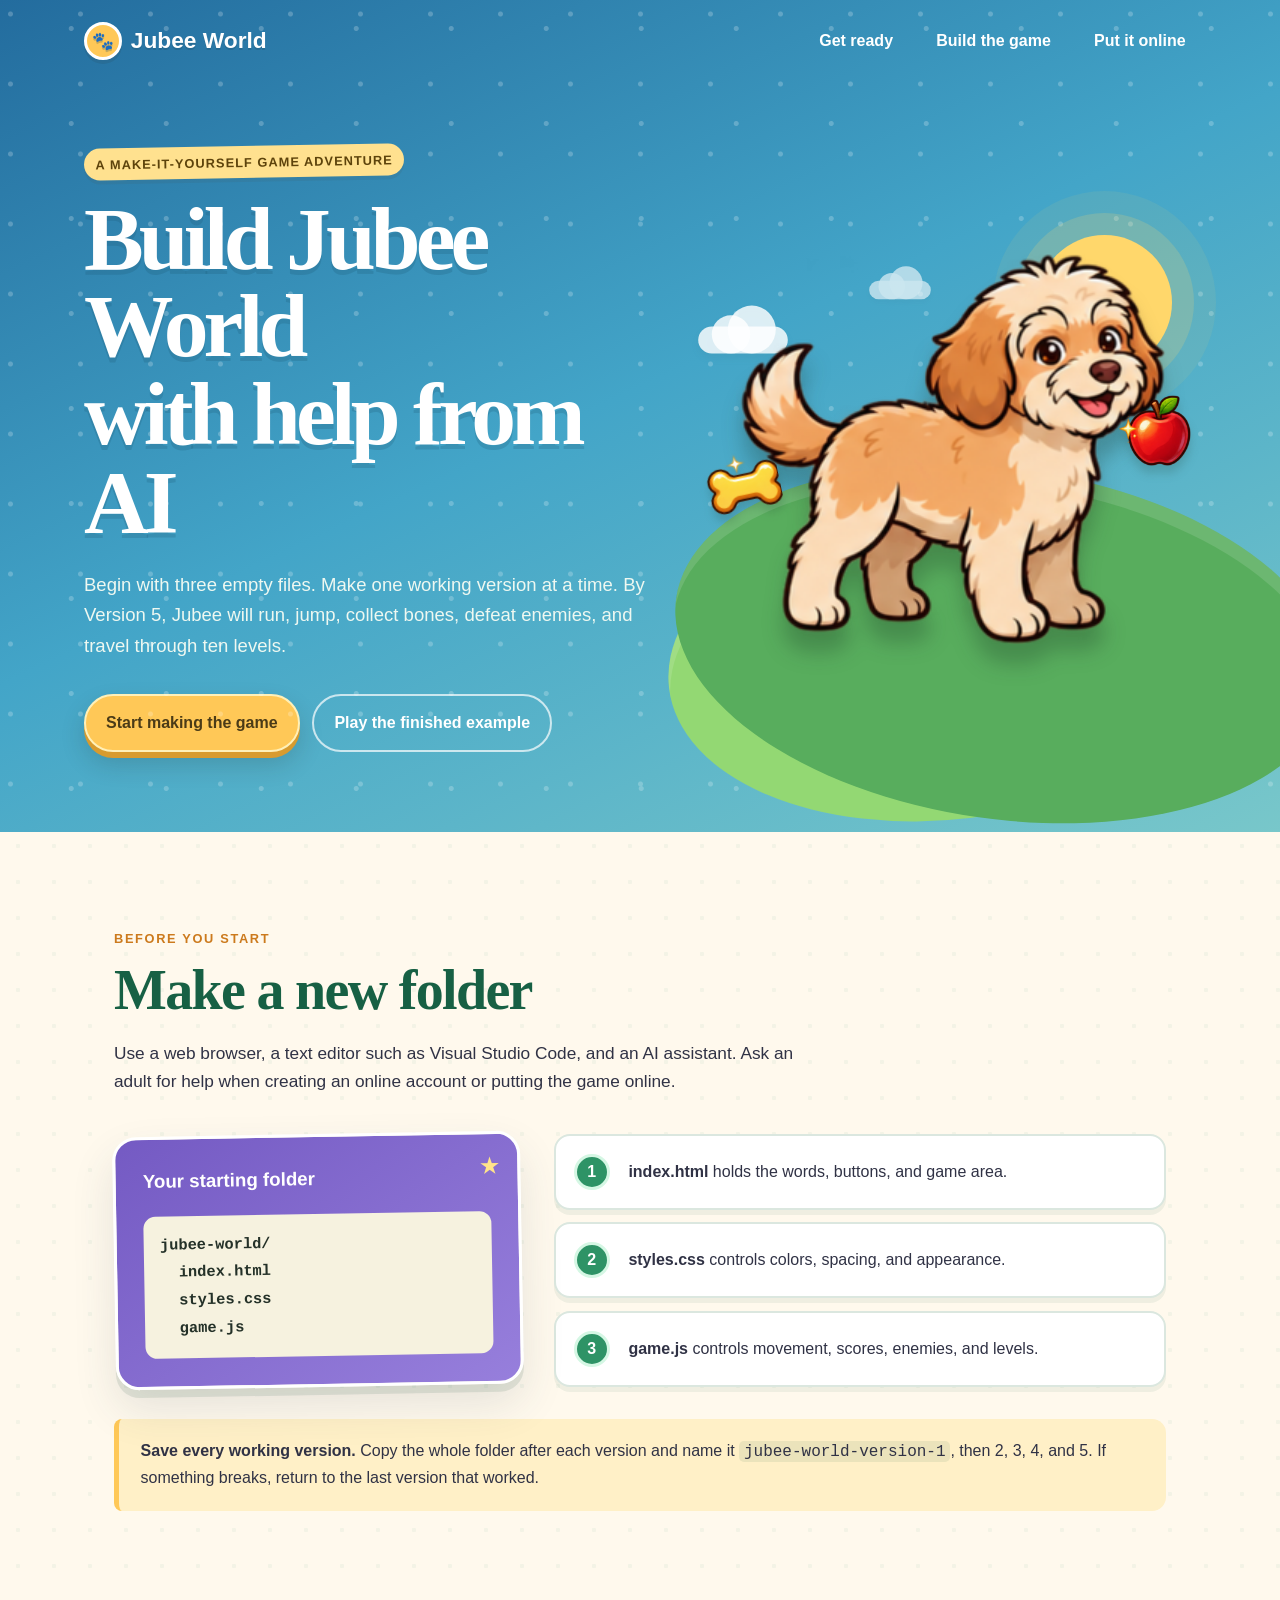
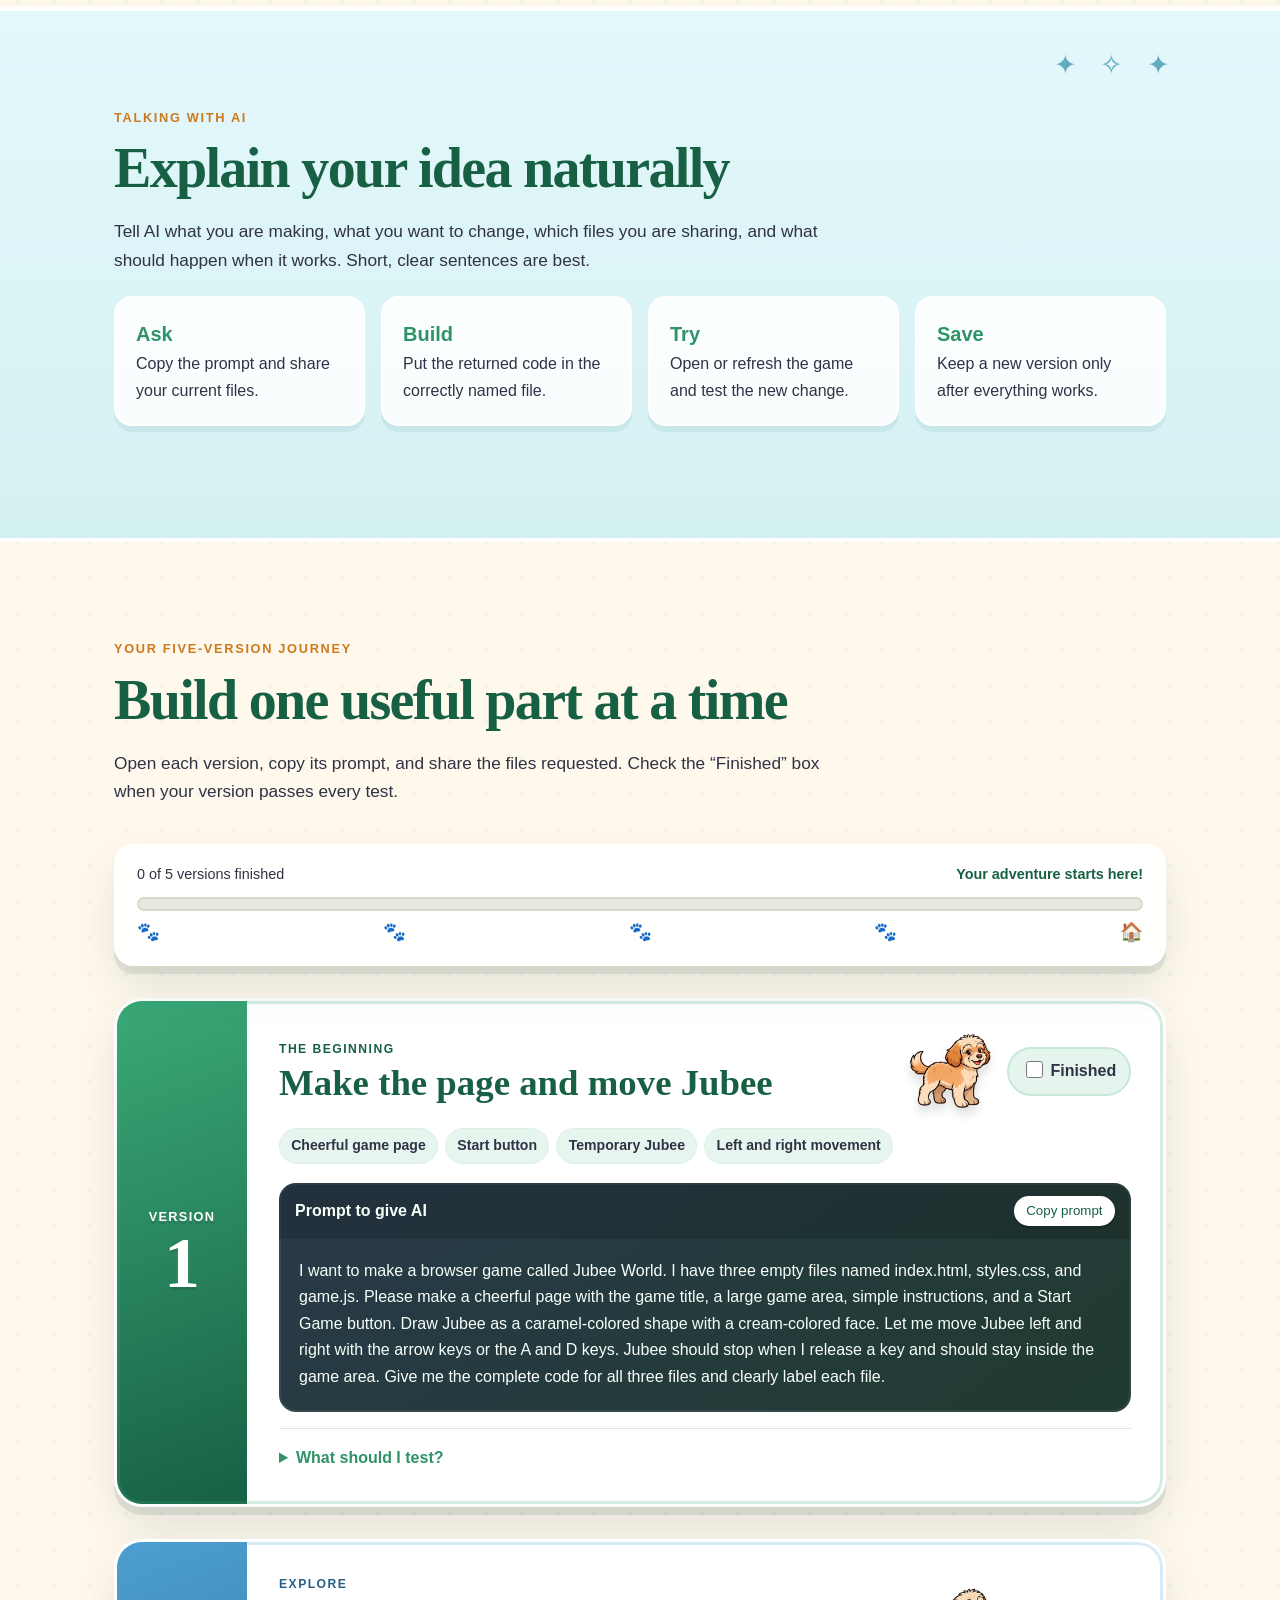
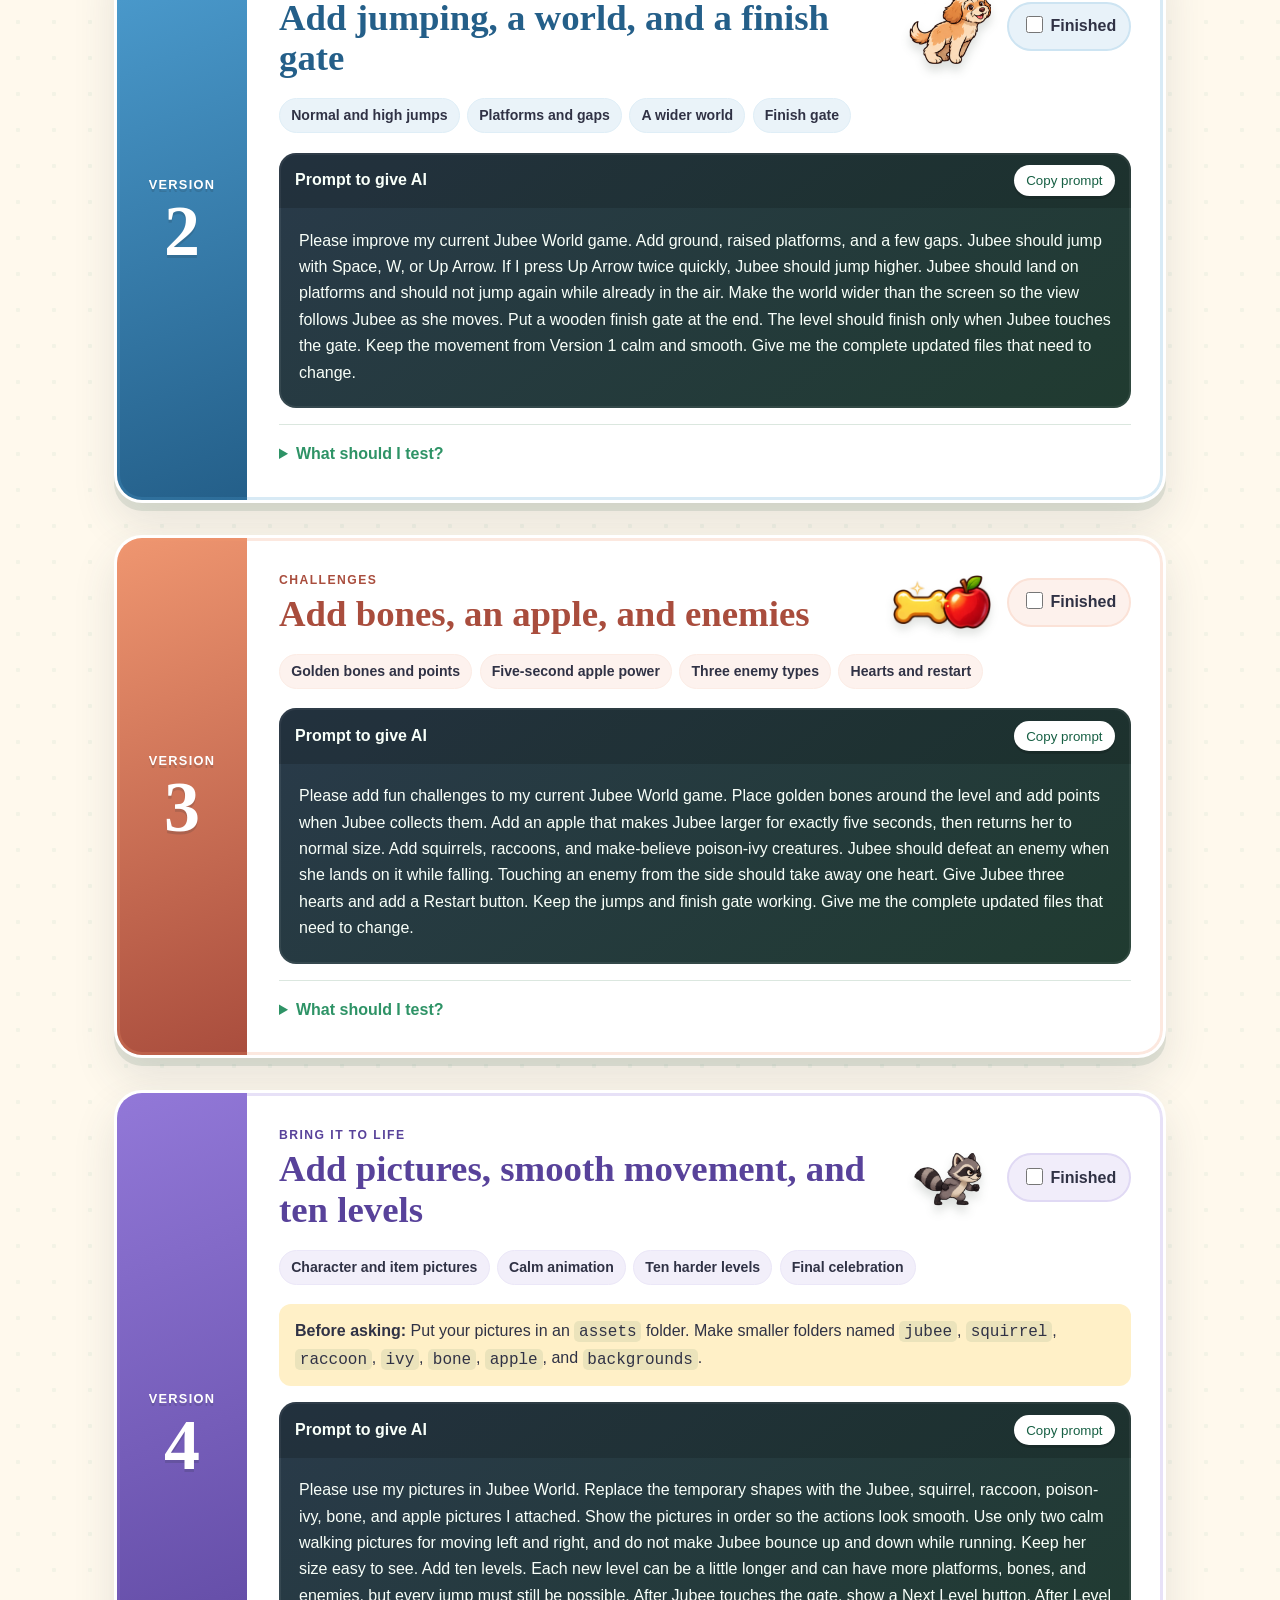
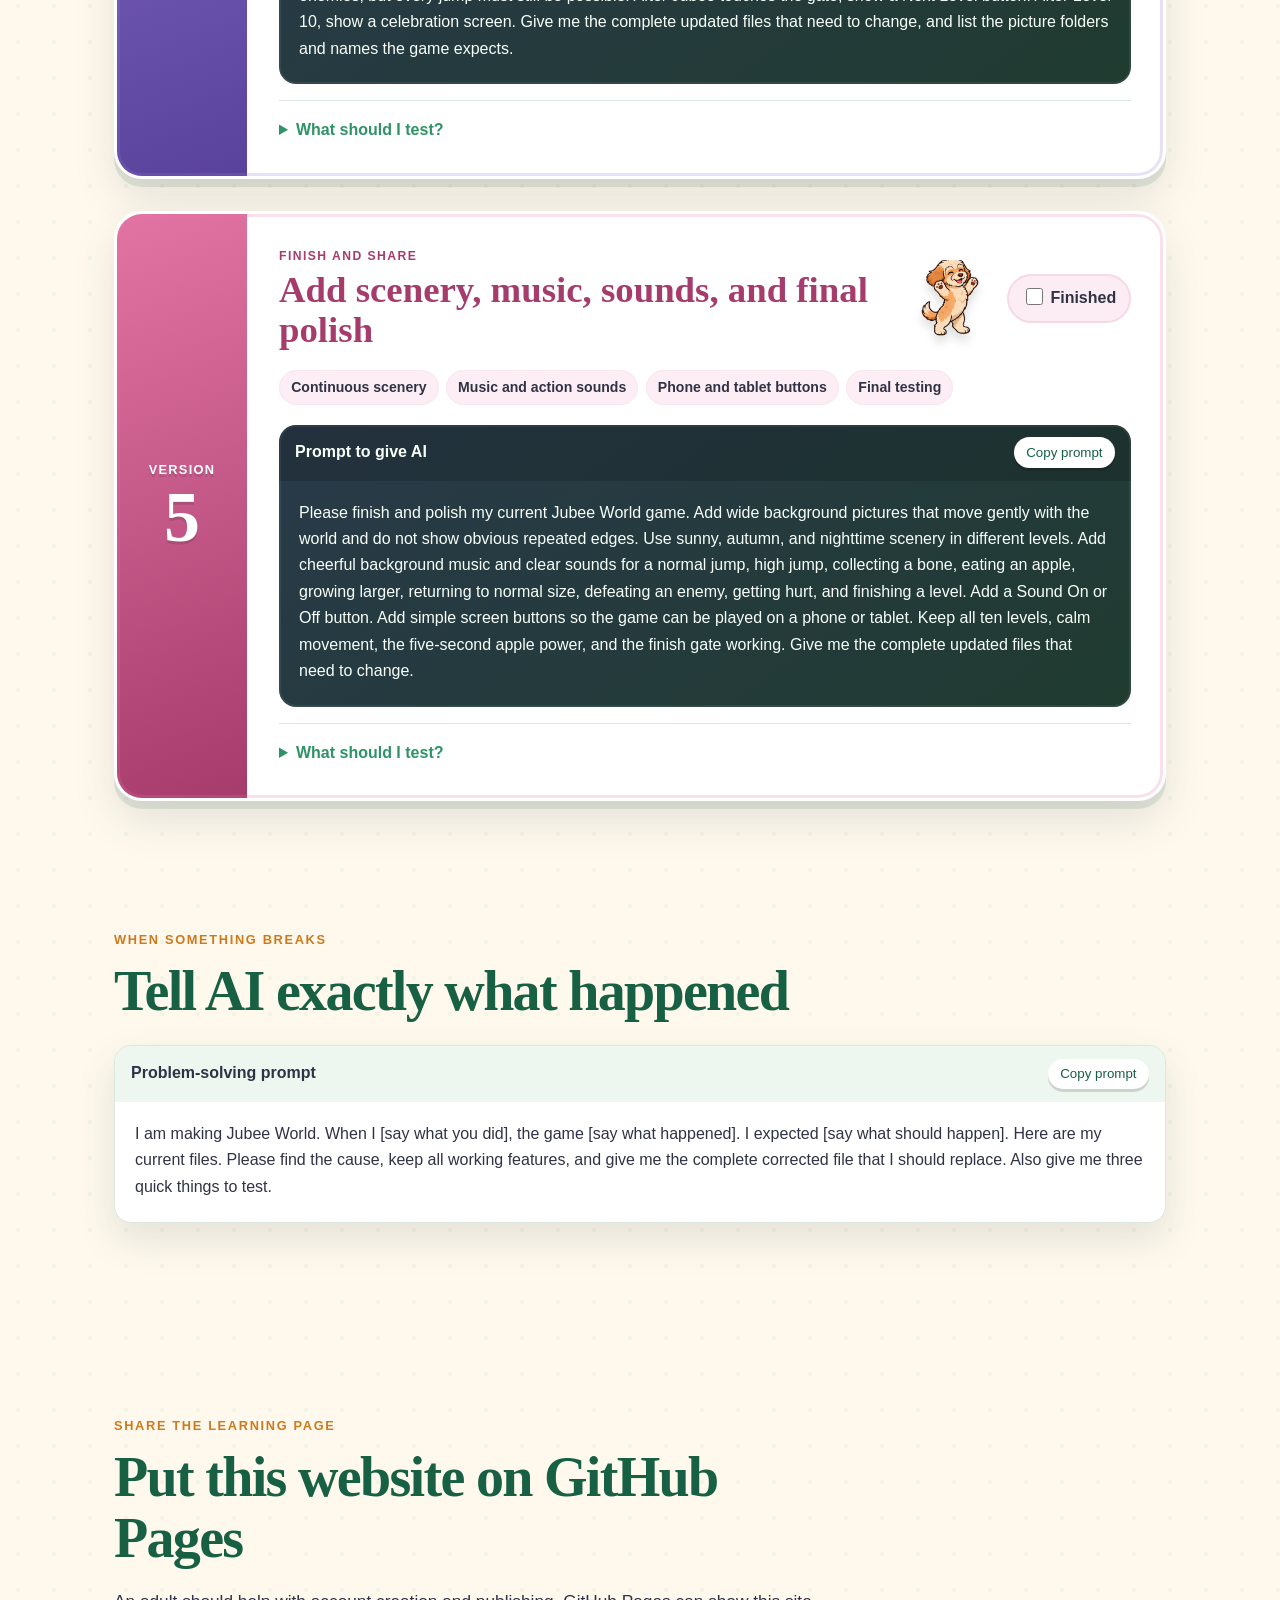
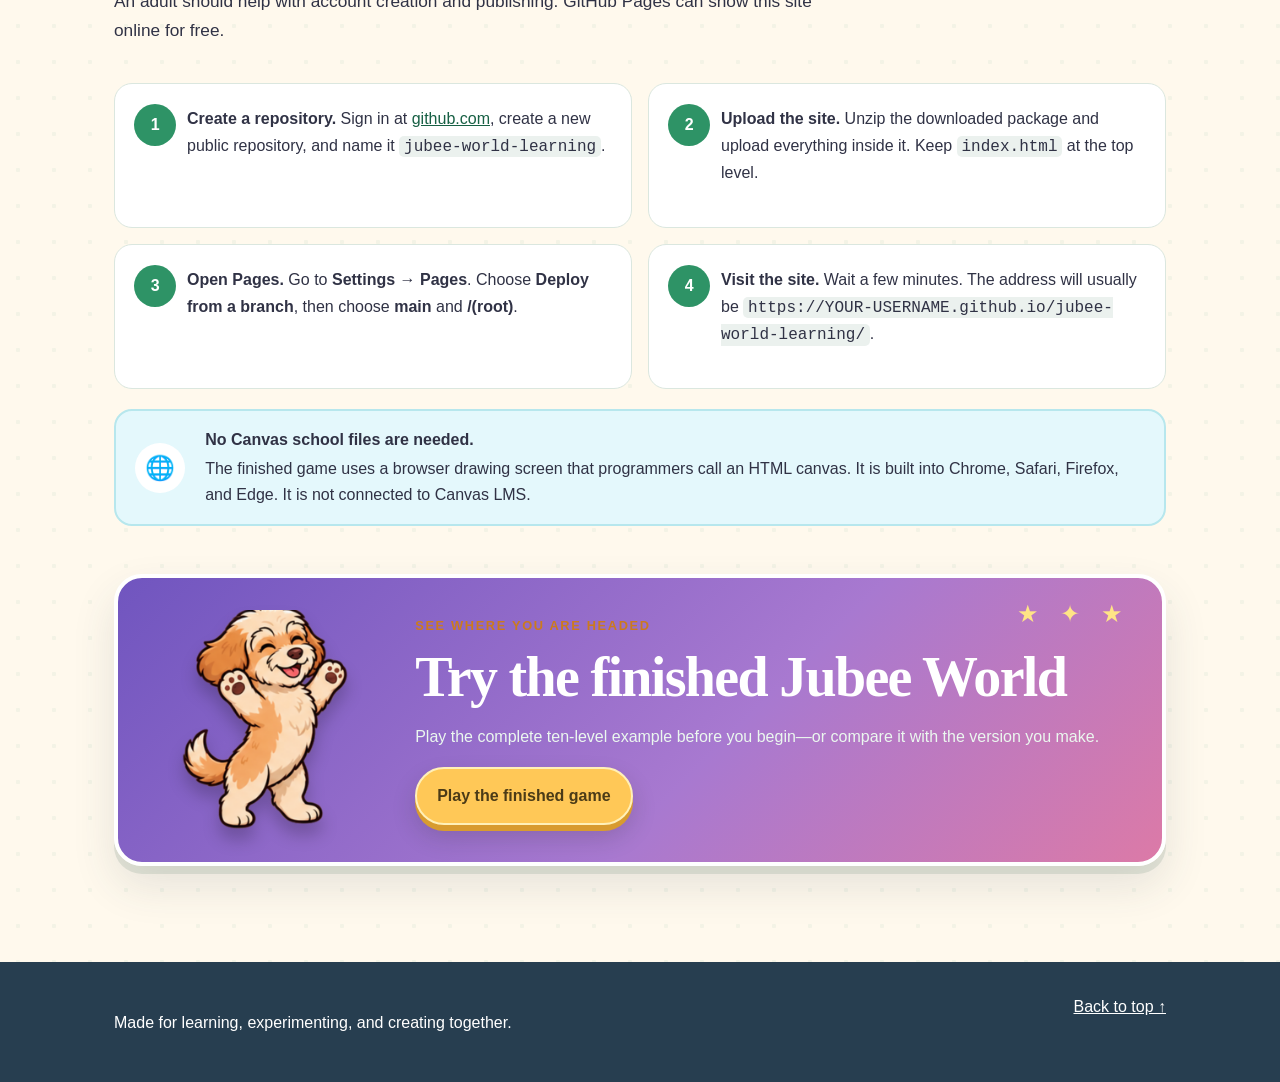
==== index.html @ a3003628 "Add files via upload" ====
<!doctype html>
<html lang="en">
<head>
  <meta charset="utf-8">
  <meta name="viewport" content="width=device-width, initial-scale=1">
  <meta name="description" content="Build Jubee World from scratch in five friendly versions with help from AI.">
  <title>Make Jubee World</title>
  <link rel="stylesheet" href="site.css">
</head>
<body>
  <a class="skip-link" href="#versions">Skip to the five versions</a>

  <header class="hero">
    <nav class="topbar" aria-label="Main navigation">
      <a class="brand" href="#top"><span class="brand-mark" aria-hidden="true">🐾</span> Jubee World</a>
      <div class="nav-links">
        <a href="#start">Get ready</a>
        <a href="#versions">Build the game</a>
        <a href="#publish">Put it online</a>
      </div>
    </nav>

    <div class="hero-content" id="top">
      <div>
        <p class="eyebrow">A make-it-yourself game adventure</p>
        <h1>Build Jubee World<br>with help from AI</h1>
        <p class="hero-copy">Begin with three empty files. Make one working version at a time. By Version 5, Jubee will run, jump, collect bones, defeat enemies, and travel through ten levels.</p>
        <div class="hero-actions">
          <a class="button primary" href="#start">Start making the game</a>
          <a class="button secondary" href="finished-game/index.html">Play the finished example</a>
        </div>
      </div>
      <div class="hero-art" aria-label="Jubee, the game character">
        <div class="sun"></div>
        <div class="cloud cloud-one" aria-hidden="true"></div>
        <div class="cloud cloud-two" aria-hidden="true"></div>
        <img class="floating-item floating-bone" src="site-assets/golden-bone.png" alt="">
        <img class="floating-item floating-apple" src="site-assets/apple.png" alt="">
        <img src="site-assets/jubee-standing.png" alt="Jubee, a cheerful caramel and cream puppy">
        <div class="hill hill-back"></div>
        <div class="hill hill-front"></div>
      </div>
    </div>
  </header>

  <main>
    <section class="section intro" id="start">
      <div class="section-heading">
        <p class="eyebrow">Before you start</p>
        <h2>Make a new folder</h2>
        <p>Use a web browser, a text editor such as Visual Studio Code, and an AI assistant. Ask an adult for help when creating an online account or putting the game online.</p>
      </div>

      <div class="setup-grid">
        <div class="folder-card">
          <h3>Your starting folder</h3>
          <pre aria-label="Starting folder and files">jubee-world/
  index.html
  styles.css
  game.js</pre>
        </div>
        <div class="file-jobs">
          <div><span>1</span><p><strong>index.html</strong> holds the words, buttons, and game area.</p></div>
          <div><span>2</span><p><strong>styles.css</strong> controls colors, spacing, and appearance.</p></div>
          <div><span>3</span><p><strong>game.js</strong> controls movement, scores, enemies, and levels.</p></div>
        </div>
      </div>

      <aside class="tip">
        <strong>Save every working version.</strong> Copy the whole folder after each version and name it <code>jubee-world-version-1</code>, then 2, 3, 4, and 5. If something breaks, return to the last version that worked.
      </aside>
    </section>

    <section class="section asking">
      <div class="section-heading compact">
        <p class="eyebrow">Talking with AI</p>
        <h2>Explain your idea naturally</h2>
        <p>Tell AI what you are making, what you want to change, which files you are sharing, and what should happen when it works. Short, clear sentences are best.</p>
      </div>
      <ol class="work-cycle">
        <li><span>Ask</span>Copy the prompt and share your current files.</li>
        <li><span>Build</span>Put the returned code in the correctly named file.</li>
        <li><span>Try</span>Open or refresh the game and test the new change.</li>
        <li><span>Save</span>Keep a new version only after everything works.</li>
      </ol>
    </section>

    <section class="section versions" id="versions">
      <div class="section-heading">
        <p class="eyebrow">Your five-version journey</p>
        <h2>Build one useful part at a time</h2>
        <p>Open each version, copy its prompt, and share the files requested. Check the “Finished” box when your version passes every test.</p>
      </div>

      <div class="adventure-progress" aria-label="Learning progress">
        <div class="progress-copy"><span id="progress-count">0 of 5 versions finished</span><strong id="progress-cheer">Your adventure starts here!</strong></div>
        <div class="progress-track" aria-hidden="true"><span id="progress-fill"></span></div>
        <div class="progress-paws" aria-hidden="true"><span>🐾</span><span>🐾</span><span>🐾</span><span>🐾</span><span>🏠</span></div>
      </div>

      <article class="version-card version-one" id="version-1">
        <div class="version-side"><span>Version</span><strong>1</strong></div>
        <div class="version-main">
          <div class="version-title">
            <div><p class="tag">The beginning</p><h3>Make the page and move Jubee</h3></div>
            <img class="version-picture" src="site-assets/jubee-standing.png" alt="Jubee standing">
            <label class="done"><input type="checkbox" data-version="1"> Finished</label>
          </div>
          <ul class="changes"><li>Cheerful game page</li><li>Start button</li><li>Temporary Jubee</li><li>Left and right movement</li></ul>
          <div class="prompt-box">
            <div class="prompt-top"><strong>Prompt to give AI</strong><button class="copy-button" type="button">Copy prompt</button></div>
            <blockquote>I want to make a browser game called Jubee World. I have three empty files named index.html, styles.css, and game.js. Please make a cheerful page with the game title, a large game area, simple instructions, and a Start Game button. Draw Jubee as a caramel-colored shape with a cream-colored face. Let me move Jubee left and right with the arrow keys or the A and D keys. Jubee should stop when I release a key and should stay inside the game area. Give me the complete code for all three files and clearly label each file.</blockquote>
          </div>
          <details><summary>What should I test?</summary><ul><li>Open index.html and select Start Game.</li><li>Hold and release each movement key.</li><li>Make sure Jubee stays inside the game area.</li></ul></details>
        </div>
      </article>

      <article class="version-card version-two" id="version-2">
        <div class="version-side"><span>Version</span><strong>2</strong></div>
        <div class="version-main">
          <div class="version-title">
            <div><p class="tag">Explore</p><h3>Add jumping, a world, and a finish gate</h3></div>
            <img class="version-picture" src="site-assets/jubee-jumping.png" alt="Jubee jumping">
            <label class="done"><input type="checkbox" data-version="2"> Finished</label>
          </div>
          <ul class="changes"><li>Normal and high jumps</li><li>Platforms and gaps</li><li>A wider world</li><li>Finish gate</li></ul>
          <div class="prompt-box">
            <div class="prompt-top"><strong>Prompt to give AI</strong><button class="copy-button" type="button">Copy prompt</button></div>
            <blockquote>Please improve my current Jubee World game. Add ground, raised platforms, and a few gaps. Jubee should jump with Space, W, or Up Arrow. If I press Up Arrow twice quickly, Jubee should jump higher. Jubee should land on platforms and should not jump again while already in the air. Make the world wider than the screen so the view follows Jubee as she moves. Put a wooden finish gate at the end. The level should finish only when Jubee touches the gate. Keep the movement from Version 1 calm and smooth. Give me the complete updated files that need to change.</blockquote>
          </div>
          <details><summary>What should I test?</summary><ul><li>Try every jump key and the double Up Arrow jump.</li><li>Land on every platform and cross every gap.</li><li>Make sure the level ends only when Jubee touches the gate.</li></ul></details>
        </div>
      </article>

      <article class="version-card version-three" id="version-3">
        <div class="version-side"><span>Version</span><strong>3</strong></div>
        <div class="version-main">
          <div class="version-title">
            <div><p class="tag">Challenges</p><h3>Add bones, an apple, and enemies</h3></div>
            <div class="version-picture-group" aria-label="A golden bone and an apple"><img src="site-assets/golden-bone.png" alt="Golden bone"><img src="site-assets/apple.png" alt="Apple"></div>
            <label class="done"><input type="checkbox" data-version="3"> Finished</label>
          </div>
          <ul class="changes"><li>Golden bones and points</li><li>Five-second apple power</li><li>Three enemy types</li><li>Hearts and restart</li></ul>
          <div class="prompt-box">
            <div class="prompt-top"><strong>Prompt to give AI</strong><button class="copy-button" type="button">Copy prompt</button></div>
            <blockquote>Please add fun challenges to my current Jubee World game. Place golden bones around the level and add points when Jubee collects them. Add an apple that makes Jubee larger for exactly five seconds, then returns her to normal size. Add squirrels, raccoons, and make-believe poison-ivy creatures. Jubee should defeat an enemy when she lands on it while falling. Touching an enemy from the side should take away one heart. Give Jubee three hearts and add a Restart button. Keep the jumps and finish gate working. Give me the complete updated files that need to change.</blockquote>
          </div>
          <details><summary>What should I test?</summary><ul><li>Collect bones and watch the score.</li><li>Eat the apple and count five seconds.</li><li>Defeat every enemy from above and test side contact.</li><li>Lose all hearts, restart, and reach the gate.</li></ul></details>
        </div>
      </article>

      <article class="version-card version-four" id="version-4">
        <div class="version-side"><span>Version</span><strong>4</strong></div>
        <div class="version-main">
          <div class="version-title">
            <div><p class="tag">Bring it to life</p><h3>Add pictures, smooth movement, and ten levels</h3></div>
            <img class="version-picture" src="site-assets/raccoon.png" alt="Raccoon game character">
            <label class="done"><input type="checkbox" data-version="4"> Finished</label>
          </div>
          <ul class="changes"><li>Character and item pictures</li><li>Calm animation</li><li>Ten harder levels</li><li>Final celebration</li></ul>
          <div class="asset-note"><strong>Before asking:</strong> Put your pictures in an <code>assets</code> folder. Make smaller folders named <code>jubee</code>, <code>squirrel</code>, <code>raccoon</code>, <code>ivy</code>, <code>bone</code>, <code>apple</code>, and <code>backgrounds</code>.</div>
          <div class="prompt-box">
            <div class="prompt-top"><strong>Prompt to give AI</strong><button class="copy-button" type="button">Copy prompt</button></div>
            <blockquote>Please use my pictures in Jubee World. Replace the temporary shapes with the Jubee, squirrel, raccoon, poison-ivy, bone, and apple pictures I attached. Show the pictures in order so the actions look smooth. Use only two calm walking pictures for moving left and right, and do not make Jubee bounce up and down while running. Keep her size easy to see. Add ten levels. Each new level can be a little longer and can have more platforms, bones, and enemies, but every jump must still be possible. After Jubee touches the gate, show a Next Level button. After Level 10, show a celebration screen. Give me the complete updated files that need to change, and list the picture folders and names the game expects.</blockquote>
          </div>
          <details><summary>What should I test?</summary><ul><li>Watch Jubee stand, run, jump, and land.</li><li>Make sure running is calm and every picture appears.</li><li>Test the changes between several levels.</li><li>Finish Level 10 and check the celebration.</li></ul></details>
        </div>
      </article>

      <article class="version-card version-five" id="version-5">
        <div class="version-side"><span>Version</span><strong>5</strong></div>
        <div class="version-main">
          <div class="version-title">
            <div><p class="tag">Finish and share</p><h3>Add scenery, music, sounds, and final polish</h3></div>
            <img class="version-picture" src="site-assets/jubee-celebrating.png" alt="Jubee celebrating">
            <label class="done"><input type="checkbox" data-version="5"> Finished</label>
          </div>
          <ul class="changes"><li>Continuous scenery</li><li>Music and action sounds</li><li>Phone and tablet buttons</li><li>Final testing</li></ul>
          <div class="prompt-box">
            <div class="prompt-top"><strong>Prompt to give AI</strong><button class="copy-button" type="button">Copy prompt</button></div>
            <blockquote>Please finish and polish my current Jubee World game. Add wide background pictures that move gently with the world and do not show obvious repeated edges. Use sunny, autumn, and nighttime scenery in different levels. Add cheerful background music and clear sounds for a normal jump, high jump, collecting a bone, eating an apple, growing larger, returning to normal size, defeating an enemy, getting hurt, and finishing a level. Add a Sound On or Off button. Add simple screen buttons so the game can be played on a phone or tablet. Keep all ten levels, calm movement, the five-second apple power, and the finish gate working. Give me the complete updated files that need to change.</blockquote>
          </div>
          <details><summary>What should I test?</summary><ul><li>Play all ten levels.</li><li>Check movement, jumps, platforms, items, enemies, hearts, gates, and sounds.</li><li>Turn sound off and on.</li><li>Try the game at different window sizes.</li></ul></details>
        </div>
      </article>
    </section>

    <section class="section help" id="help">
      <div class="section-heading compact"><p class="eyebrow">When something breaks</p><h2>Tell AI exactly what happened</h2></div>
      <div class="prompt-box light">
        <div class="prompt-top"><strong>Problem-solving prompt</strong><button class="copy-button" type="button">Copy prompt</button></div>
        <blockquote>I am making Jubee World. When I [say what you did], the game [say what happened]. I expected [say what should happen]. Here are my current files. Please find the cause, keep all working features, and give me the complete corrected file that I should replace. Also give me three quick things to test.</blockquote>
      </div>
    </section>

    <section class="section publish" id="publish">
      <div class="section-heading">
        <p class="eyebrow">Share the learning page</p>
        <h2>Put this website on GitHub Pages</h2>
        <p>An adult should help with account creation and publishing. GitHub Pages can show this site online for free.</p>
      </div>
      <ol class="publish-steps">
        <li><strong>Create a repository.</strong> Sign in at <a href="https://github.com/">github.com</a>, create a new public repository, and name it <code>jubee-world-learning</code>.</li>
        <li><strong>Upload the site.</strong> Unzip the downloaded package and upload everything inside it. Keep <code>index.html</code> at the top level.</li>
        <li><strong>Open Pages.</strong> Go to <strong>Settings → Pages</strong>. Choose <strong>Deploy from a branch</strong>, then choose <strong>main</strong> and <strong>/(root)</strong>.</li>
        <li><strong>Visit the site.</strong> Wait a few minutes. The address will usually be <code>https://YOUR-USERNAME.github.io/jubee-world-learning/</code>.</li>
      </ol>
      <aside class="browser-note"><span aria-hidden="true">🌐</span><div><strong>No Canvas school files are needed.</strong><p>The finished game uses a browser drawing screen that programmers call an HTML canvas. It is built into Chrome, Safari, Firefox, and Edge. It is not connected to Canvas LMS.</p></div></aside>
      <div class="finish-panel">
        <img src="site-assets/jubee-celebrating.png" alt="Jubee celebrating">
        <div><p class="eyebrow">See where you are headed</p><h2>Try the finished Jubee World</h2><p>Play the complete ten-level example before you begin—or compare it with the version you make.</p><a class="button primary" href="finished-game/index.html">Play the finished game</a></div>
      </div>
    </section>
  </main>

  <footer><p>Made for learning, experimenting, and creating together.</p><a href="#top">Back to top ↑</a></footer>
  <div class="copy-message" role="status" aria-live="polite"></div>
  <script src="site.js"></script>
</body>
</html>
---- site.css ----
:root {
  --ink: #303245;
  --green: #2e9366;
  --green-dark: #176044;
  --cream: #fff9ed;
  --paper: #ffffff;
  --gold: #ffc857;
  --peach: #ff9d76;
  --blue: #dcf5fb;
  --purple: #8d78d6;
  --pink: #f285ae;
  --line: #dbe7df;
  --shadow: 0 16px 38px rgba(49, 66, 80, .13);
  --shadow-pop: 0 8px 0 rgba(42, 94, 68, .12), 0 20px 44px rgba(49, 66, 80, .12);
}

* { box-sizing: border-box; }
html { scroll-behavior: smooth; }
body {
  margin: 0;
  color: var(--ink);
  background-color: var(--cream);
  background-image: radial-gradient(circle at 18px 18px, rgba(46,147,102,.055) 2px, transparent 2.5px);
  background-size: 36px 36px;
  font-family: "Trebuchet MS", Arial, sans-serif;
  line-height: 1.65;
}
a { color: var(--green-dark); }
.skip-link { position: absolute; left: -9999px; top: 8px; z-index: 20; padding: .65rem 1rem; background: white; border-radius: 8px; }
.skip-link:focus { left: 8px; }

.hero { position: relative; min-height: 700px; color: white; background: linear-gradient(155deg, #236c9e 0%, #43a5c8 48%, #78c7ca 100%); overflow: hidden; }
.hero::before { content: ""; position: absolute; inset: 0; opacity: .22; background-image: radial-gradient(circle at 15% 20%, white 0 2px, transparent 3px), radial-gradient(circle at 75% 30%, white 0 2px, transparent 3px); background-size: 70px 70px, 95px 95px; }
.topbar { max-width: 1160px; margin: auto; padding: 1.35rem 1.5rem; display: flex; align-items: center; justify-content: space-between; gap: 1rem; }
.brand { position: relative; z-index: 5; display: flex; align-items: center; gap: .55rem; color: white; font-size: 1.42rem; font-weight: 900; text-decoration: none; text-shadow: 0 2px 0 rgba(28,72,93,.25); }
.brand-mark { display: grid; width: 38px; aspect-ratio: 1; place-items: center; background: var(--gold); border: 3px solid white; border-radius: 50%; font-size: 1.1rem; box-shadow: 0 4px 0 rgba(39,76,91,.18); }
.nav-links { display: flex; gap: 1.4rem; }
.nav-links a { position: relative; z-index: 5; padding: .4rem .65rem; color: white; text-decoration: none; font-weight: 800; border-radius: 999px; }
.nav-links a:hover { background: rgba(255,255,255,.16); }
.hero-content { max-width: 1160px; min-height: 590px; margin: auto; padding: 4rem 1.5rem 5rem; display: grid; grid-template-columns: 1.08fr .92fr; align-items: center; gap: 3rem; }
.eyebrow { margin: 0 0 .65rem; color: #cc7a1d; font-size: .8rem; font-weight: 900; letter-spacing: .13em; text-transform: uppercase; }
.hero .eyebrow { display: inline-block; padding: .35rem .72rem; color: #5d430b; background: #ffe18f; border-radius: 999px; letter-spacing: .08em; transform: rotate(-1deg); box-shadow: 0 4px 0 rgba(67,95,104,.16); }
h1 { max-width: 740px; margin: .35rem 0 0; font-family: Georgia, serif; font-size: clamp(3rem, 7vw, 5.8rem); line-height: .98; letter-spacing: -.055em; text-shadow: 0 5px 0 rgba(29,88,113,.22); }
.hero-copy { max-width: 650px; margin: 1.5rem 0 0; color: #eef8f1; font-size: 1.16rem; }
.hero-actions { display: flex; flex-wrap: wrap; gap: .8rem; margin-top: 2rem; }
.button { display: inline-block; padding: .88rem 1.25rem; border-radius: 999px; font-weight: 900; text-decoration: none; transition: transform .18s ease, box-shadow .18s ease; }
.button:hover { transform: translateY(-3px) rotate(-.5deg); }
.button.primary { color: #4b3b17; background: var(--gold); border: 2px solid #fff0b8; box-shadow: 0 6px 0 #d89b2f, 0 12px 24px rgba(31, 37, 25, .18); }
.button.secondary { color: white; border: 2px solid rgba(255,255,255,.7); }
.hero-art { position: relative; min-height: 420px; display: grid; place-items: center; }
.hero-art > img:not(.floating-item) { position: relative; z-index: 3; width: min(92%, 450px); max-height: 390px; object-fit: contain; filter: drop-shadow(0 22px 10px rgba(19,46,31,.26)); animation: jubee-float 4s ease-in-out infinite; }
.sun { position: absolute; top: -1%; right: 5%; width: 135px; aspect-ratio: 1; border-radius: 50%; background: #ffd76b; box-shadow: 0 0 0 22px rgba(255,215,107,.18), 0 0 0 44px rgba(255,215,107,.08); }
.cloud { position: absolute; z-index: 1; width: 112px; height: 34px; background: rgba(255,255,255,.82); border-radius: 999px; filter: drop-shadow(0 6px 4px rgba(61,107,128,.1)); }
.cloud::before, .cloud::after { content: ""; position: absolute; bottom: 0; background: inherit; border-radius: 50%; }
.cloud::before { left: 17px; width: 48px; height: 48px; }
.cloud::after { right: 15px; width: 60px; height: 60px; }
.cloud-one { top: 20%; left: -4%; transform: scale(.8); }
.cloud-two { top: 8%; left: 28%; transform: scale(.55); opacity: .72; }
.floating-item { position: absolute; z-index: 4; width: 72px; height: 72px; object-fit: contain; filter: drop-shadow(0 8px 5px rgba(35,67,52,.2)); animation: item-bob 2.8s ease-in-out infinite; }
.floating-bone { left: 0; top: 49%; transform: rotate(-12deg); }
.floating-apple { right: 1%; top: 37%; animation-delay: -.9s; }
.hill { position: absolute; bottom: -160px; border-radius: 50%; }
.hill-back { left: -8%; width: 570px; height: 330px; background: #93d873; transform: rotate(-7deg); box-shadow: inset 0 14px 0 rgba(255,255,255,.12); }
.hill-front { right: -28%; width: 660px; height: 350px; background: #58ad5d; transform: rotate(8deg); box-shadow: inset 0 15px 0 rgba(255,255,255,.12); }

@keyframes jubee-float { 0%, 100% { transform: translateY(0) rotate(-1deg); } 50% { transform: translateY(-8px) rotate(1deg); } }
@keyframes item-bob { 0%, 100% { translate: 0 0; rotate: -4deg; } 50% { translate: 0 -12px; rotate: 5deg; } }
@keyframes finished-pop { 0%, 100% { scale: 1; } 45% { scale: 1.025; } }

.section { max-width: 1100px; margin: auto; padding: 6rem 1.5rem; }
.section-heading { max-width: 720px; margin-bottom: 2.4rem; }
.section-heading.compact { margin-bottom: 1.4rem; }
.section-heading h2, .finish-panel h2 { margin: 0; color: var(--green-dark); font-family: Georgia, serif; font-size: clamp(2.15rem, 5vw, 3.5rem); line-height: 1.1; letter-spacing: -.03em; }
.section-heading > p:last-child { font-size: 1.08rem; }
.setup-grid { display: grid; grid-template-columns: .8fr 1.2fr; gap: 2rem; align-items: stretch; }
.folder-card { position: relative; padding: 1.7rem; color: white; background: linear-gradient(145deg, #745ac3, #977fdc); border: 3px solid white; border-radius: 24px; box-shadow: var(--shadow-pop); transform: rotate(-1deg); }
.folder-card::after { content: "★"; position: absolute; right: 17px; top: 12px; color: #ffe38a; font-size: 1.5rem; }
.folder-card h3 { margin-top: 0; }
pre { margin: 0; padding: 1rem; overflow: auto; color: #243128; background: #f6f2df; border-radius: 12px; font: 700 .96rem/1.8 ui-monospace, monospace; }
.file-jobs { display: grid; gap: .8rem; }
.file-jobs div { display: grid; grid-template-columns: 42px 1fr; align-items: center; gap: .8rem; padding: .82rem 1.1rem; background: white; border: 2px solid var(--line); border-radius: 16px; box-shadow: 0 5px 0 rgba(39,103,73,.07); }
.file-jobs span { display: grid; width: 36px; aspect-ratio: 1; place-items: center; color: white; background: var(--green); border: 3px solid #d5f7e4; border-radius: 50%; font-weight: 900; }
.file-jobs p { margin: 0; }
.tip { margin-top: 2rem; padding: 1.2rem 1.35rem; background: #fff0c7; border-left: 5px solid var(--gold); border-radius: 8px 14px 14px 8px; }
code { padding: .1rem .3rem; background: rgba(39,103,73,.09); border-radius: 5px; font-family: ui-monospace, monospace; }

.asking { position: relative; max-width: none; padding-left: max(1.5rem, calc((100% - 1100px)/2 + 1.5rem)); padding-right: max(1.5rem, calc((100% - 1100px)/2 + 1.5rem)); background: linear-gradient(180deg, #e4f8fc, #d4f1f2); border-block: 4px solid white; }
.asking::after { content: "✦  ✧  ✦"; position: absolute; right: 8%; top: 2rem; color: #65abc0; font-size: 1.7rem; letter-spacing: .5rem; }
.work-cycle { display: grid; grid-template-columns: repeat(4, 1fr); gap: 1rem; padding: 0; list-style: none; }
.work-cycle li { padding: 1.25rem; background: rgba(255,255,255,.88); border: 2px solid white; border-radius: 18px; box-shadow: 0 6px 0 rgba(65,139,146,.1); }
.work-cycle span { display: block; color: var(--green); font-size: 1.25rem; font-weight: 900; }

.versions { position: relative; padding-bottom: 3rem; }
.adventure-progress { position: sticky; top: 12px; z-index: 8; margin: 0 0 2rem; padding: 1rem 1.25rem; background: rgba(255,255,255,.95); border: 3px solid white; border-radius: 20px; box-shadow: var(--shadow-pop); backdrop-filter: blur(10px); }
.progress-copy { display: flex; justify-content: space-between; gap: 1rem; margin-bottom: .65rem; font-size: .9rem; }
.progress-copy strong { color: var(--green-dark); }
.progress-track { height: 14px; overflow: hidden; background: #e9eadf; border: 2px solid #d8d9ce; border-radius: 999px; }
.progress-track span { display: block; width: 0; height: 100%; background: linear-gradient(90deg, var(--gold), var(--peach), var(--pink)); border-radius: inherit; transition: width .45s cubic-bezier(.2,.8,.2,1); }
.progress-paws { display: flex; justify-content: space-between; margin-top: .35rem; font-size: 1.15rem; }
.version-card { --accent: var(--green); --accent-dark: var(--green-dark); position: relative; display: grid; grid-template-columns: 130px 1fr; margin: 2rem 0; overflow: hidden; background: var(--paper); border: 3px solid white; border-radius: 28px; box-shadow: var(--shadow-pop); transition: transform .2s ease, box-shadow .2s ease; }
.version-card:hover { transform: translateY(-3px); box-shadow: 0 11px 0 color-mix(in srgb, var(--accent) 20%, transparent), 0 24px 48px rgba(49,66,80,.15); }
.version-card::after { content: ""; position: absolute; inset: 0; pointer-events: none; border: 3px solid color-mix(in srgb, var(--accent) 22%, transparent); border-radius: 25px; }
.version-one { --accent: #3aa976; --accent-dark: #176044; }
.version-two { --accent: #4d9ed1; --accent-dark: #245f89; }
.version-three { --accent: #ef9670; --accent-dark: #a94d3d; }
.version-four { --accent: #9278d8; --accent-dark: #58429a; }
.version-five { --accent: #e274a3; --accent-dark: #a63c6c; }
.version-side { display: flex; flex-direction: column; align-items: center; justify-content: center; color: white; background: linear-gradient(160deg, var(--accent), var(--accent-dark)); text-shadow: 0 3px 0 rgba(30,45,50,.16); }
.version-side span { font-size: .8rem; font-weight: 900; letter-spacing: .1em; text-transform: uppercase; }
.version-side strong { font: 700 4.5rem/1 Georgia, serif; }
.version-main { padding: 2rem; }
.version-title { display: grid; grid-template-columns: minmax(0,1fr) auto auto; align-items: center; gap: 1rem; }
.version-title h3 { margin: 0; color: var(--accent-dark); font: 700 clamp(1.55rem, 3vw, 2.3rem)/1.1 Georgia, serif; }
.tag { margin: 0 0 .25rem; color: var(--accent-dark); font-size: .76rem; font-weight: 900; letter-spacing: .12em; text-transform: uppercase; }
.version-picture { width: 82px; height: 76px; object-fit: contain; filter: drop-shadow(0 7px 5px rgba(39,58,45,.16)); }
.version-picture-group { display: flex; align-items: center; }
.version-picture-group img { width: 55px; height: 55px; object-fit: contain; filter: drop-shadow(0 6px 4px rgba(39,58,45,.14)); }
.version-picture-group img + img { margin-left: -12px; }
.done { flex: 0 0 auto; padding: .58rem .8rem; background: color-mix(in srgb, var(--accent) 13%, white); border: 2px solid color-mix(in srgb, var(--accent) 28%, white); border-radius: 999px; font-weight: 800; cursor: pointer; }
.done input { width: 1.05rem; height: 1.05rem; vertical-align: -2px; accent-color: var(--accent); }
.version-card:has(.done input:checked) { outline: 5px solid color-mix(in srgb, var(--accent) 42%, white); }
.version-card:has(.done input:checked) .done::after { content: " ★"; color: #cf8a10; }
.version-card.just-finished { animation: finished-pop .6s ease; }
.changes { display: flex; flex-wrap: wrap; gap: .45rem; margin: 1.2rem 0; padding: 0; list-style: none; }
.changes li { padding: .32rem .7rem; background: color-mix(in srgb, var(--accent) 12%, white); border: 1px solid color-mix(in srgb, var(--accent) 18%, white); border-radius: 999px; font-size: .88rem; font-weight: 700; }
.prompt-box { overflow: hidden; color: #f8fff9; background: linear-gradient(145deg, #293a4a, #203b30); border-radius: 17px; box-shadow: inset 0 0 0 2px rgba(255,255,255,.07); }
.prompt-box.light { color: var(--ink); background: white; border: 1px solid var(--line); box-shadow: var(--shadow); }
.prompt-top { display: flex; align-items: center; justify-content: space-between; gap: 1rem; padding: .8rem 1rem; background: rgba(0,0,0,.16); }
.light .prompt-top { background: #edf6ef; }
.copy-button { padding: .48rem .78rem; color: var(--green-dark); background: white; border: 0; border-radius: 999px; box-shadow: 0 3px 0 rgba(0,0,0,.14); font: 800 .8rem inherit; cursor: pointer; }
.copy-button:hover, .copy-button:focus { outline: 3px solid var(--gold); }
blockquote { margin: 0; padding: 1.2rem 1.25rem 1.4rem; }
details { margin-top: 1rem; border-top: 1px solid var(--line); }
summary { padding-top: 1rem; color: var(--green); font-weight: 900; cursor: pointer; }
.asset-note { margin: 1rem 0; padding: .85rem 1rem; background: #fff0c7; border-radius: 12px; }

.help { padding-top: 3rem; }
.publish-steps { display: grid; grid-template-columns: 1fr 1fr; gap: 1rem; padding: 0; list-style: none; counter-reset: steps; }
.publish-steps li { position: relative; min-height: 145px; padding: 1.4rem 1.4rem 1.4rem 4.5rem; background: white; border: 1px solid var(--line); border-radius: 18px; counter-increment: steps; }
.publish-steps li::before { content: counter(steps); position: absolute; left: 1.2rem; top: 1.25rem; display: grid; width: 42px; aspect-ratio: 1; place-items: center; color: white; background: var(--green); border-radius: 50%; font-weight: 900; }
.browser-note { display: grid; grid-template-columns: 54px 1fr; align-items: center; gap: 1rem; margin-top: 1.25rem; padding: 1rem 1.2rem; background: #e4f8fc; border: 2px solid #b7e7ed; border-radius: 18px; }
.browser-note > span { display: grid; width: 50px; aspect-ratio: 1; place-items: center; background: white; border-radius: 50%; font-size: 1.5rem; }
.browser-note p { margin: .15rem 0 0; }
.finish-panel { position: relative; display: grid; grid-template-columns: 230px 1fr; align-items: center; gap: 2.2rem; margin-top: 3rem; padding: 2rem; overflow: hidden; color: white; background: linear-gradient(135deg, #7055bf, #a879d0 58%, #dc7aa7); border: 4px solid white; border-radius: 28px; box-shadow: var(--shadow-pop); }
.finish-panel::after { content: "★  ✦  ★"; position: absolute; right: 3%; top: 1rem; color: #ffe486; font-size: 1.5rem; letter-spacing: .45rem; }
.finish-panel img { width: 100%; max-height: 220px; object-fit: contain; filter: drop-shadow(0 12px 8px rgba(0,0,0,.2)); }
.finish-panel h2 { color: white; }
.finish-panel p:not(.eyebrow) { color: #ebf8ef; }
footer { display: flex; justify-content: space-between; gap: 1rem; padding: 2rem max(1.5rem, calc((100% - 1100px)/2 + 1.5rem)); color: white; background: #273e50; }
footer a { color: white; }
.copy-message { position: fixed; right: 1.2rem; bottom: 1.2rem; z-index: 10; padding: .7rem 1rem; color: white; background: #152d23; border-radius: 10px; box-shadow: var(--shadow); opacity: 0; transform: translateY(10px); pointer-events: none; transition: .2s ease; }
.copy-message.show { opacity: 1; transform: none; }

@media (max-width: 800px) {
  .hero-content, .setup-grid { grid-template-columns: 1fr; }
  .hero-content { padding-top: 2.5rem; }
  .hero-art { min-height: 330px; }
  .hero-art img { max-height: 300px; }
  .work-cycle { grid-template-columns: 1fr 1fr; }
  .version-card { grid-template-columns: 78px 1fr; }
  .version-side strong { font-size: 3.4rem; }
  .publish-steps { grid-template-columns: 1fr; }
}

@media (max-width: 560px) {
  .nav-links { display: none; }
  .hero { min-height: auto; }
  .hero-content { gap: 1rem; }
  .hero-art { min-height: 280px; }
  .section { padding: 4rem 1rem; }
  .work-cycle { grid-template-columns: 1fr; }
  .version-card { display: block; border-radius: 18px; }
  .version-side { flex-direction: row; gap: .6rem; padding: .7rem; }
  .version-side strong { font-size: 2rem; }
  .version-main { padding: 1.25rem; }
  .version-title { display: block; }
  .version-picture, .version-picture-group { float: right; margin: .2rem 0 .6rem .75rem; }
  .version-picture { width: 66px; height: 62px; }
  .done { display: inline-block; margin-top: .8rem; }
  .finish-panel { grid-template-columns: 1fr; text-align: center; }
  .finish-panel img { max-height: 170px; }
  footer { display: block; }
}

@media (prefers-reduced-motion: reduce) {
  html { scroll-behavior: auto; }
  *, *::before, *::after { transition: none !important; }
}
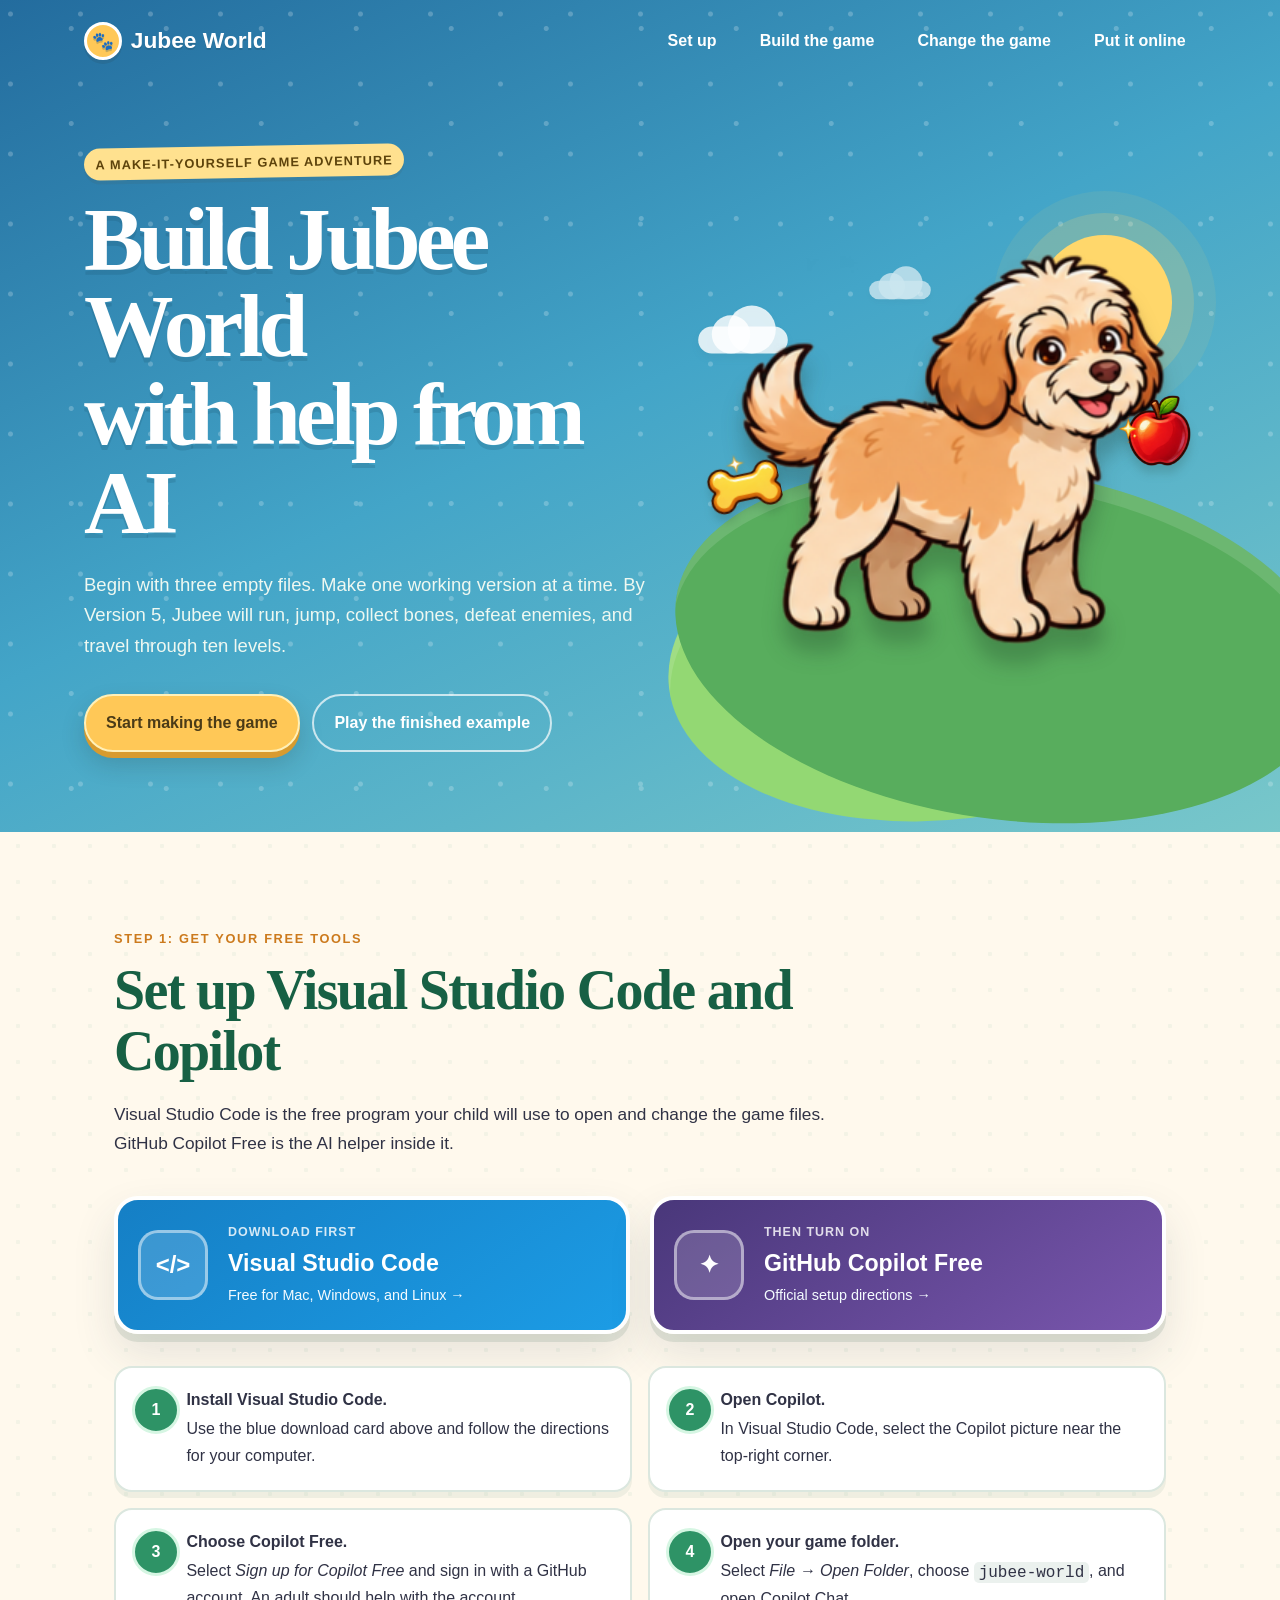
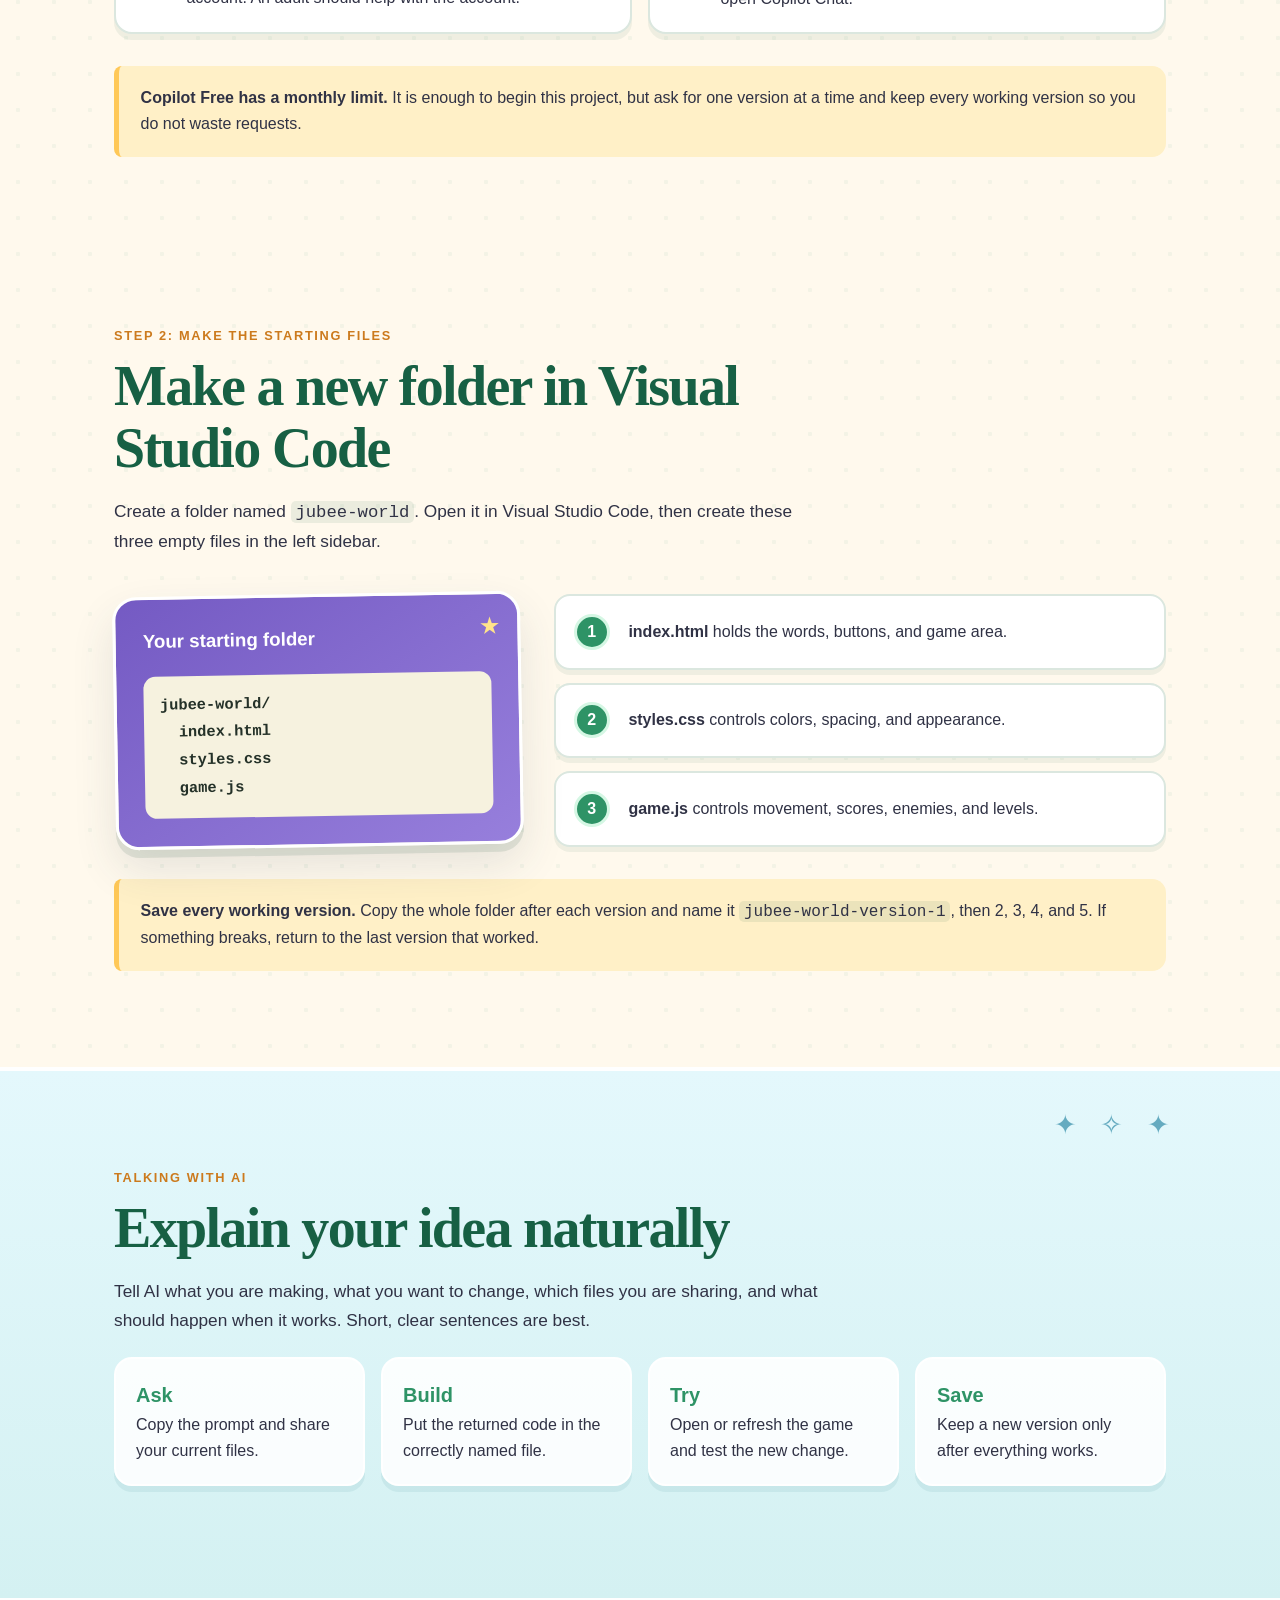
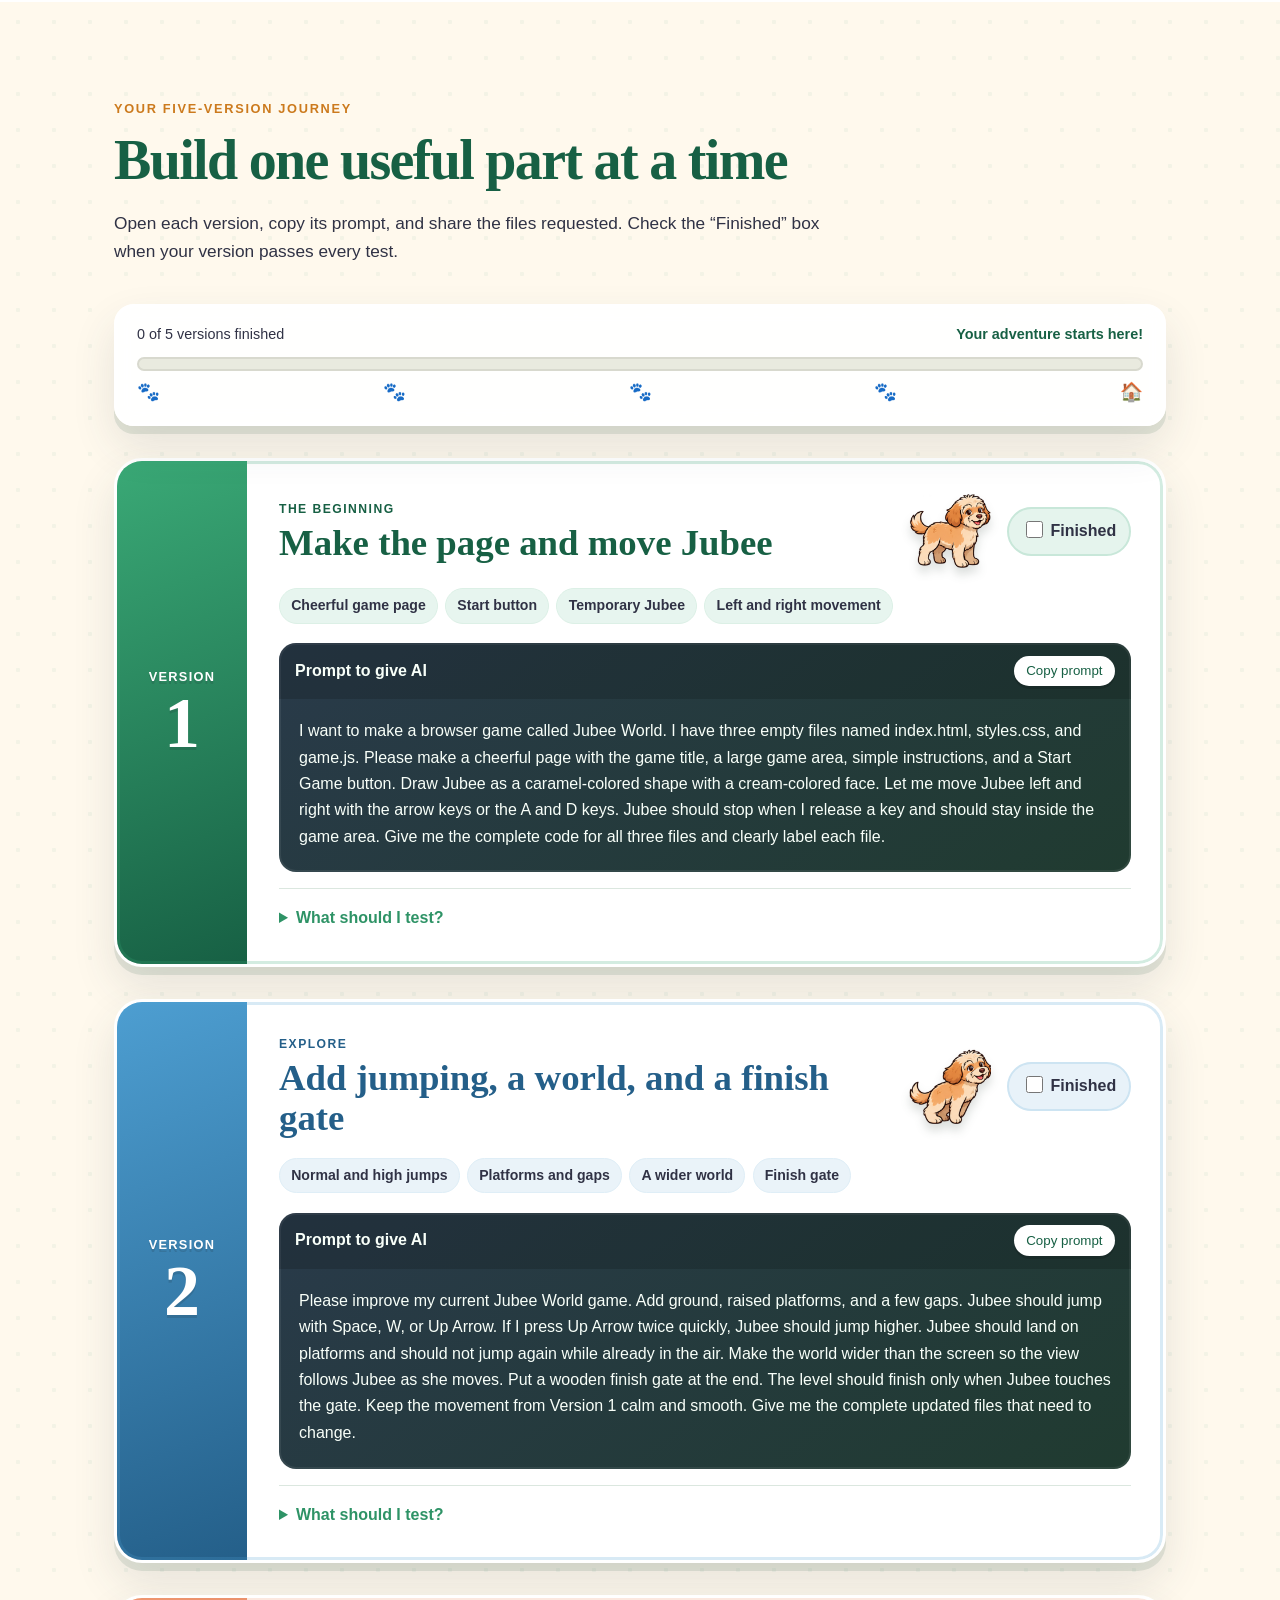
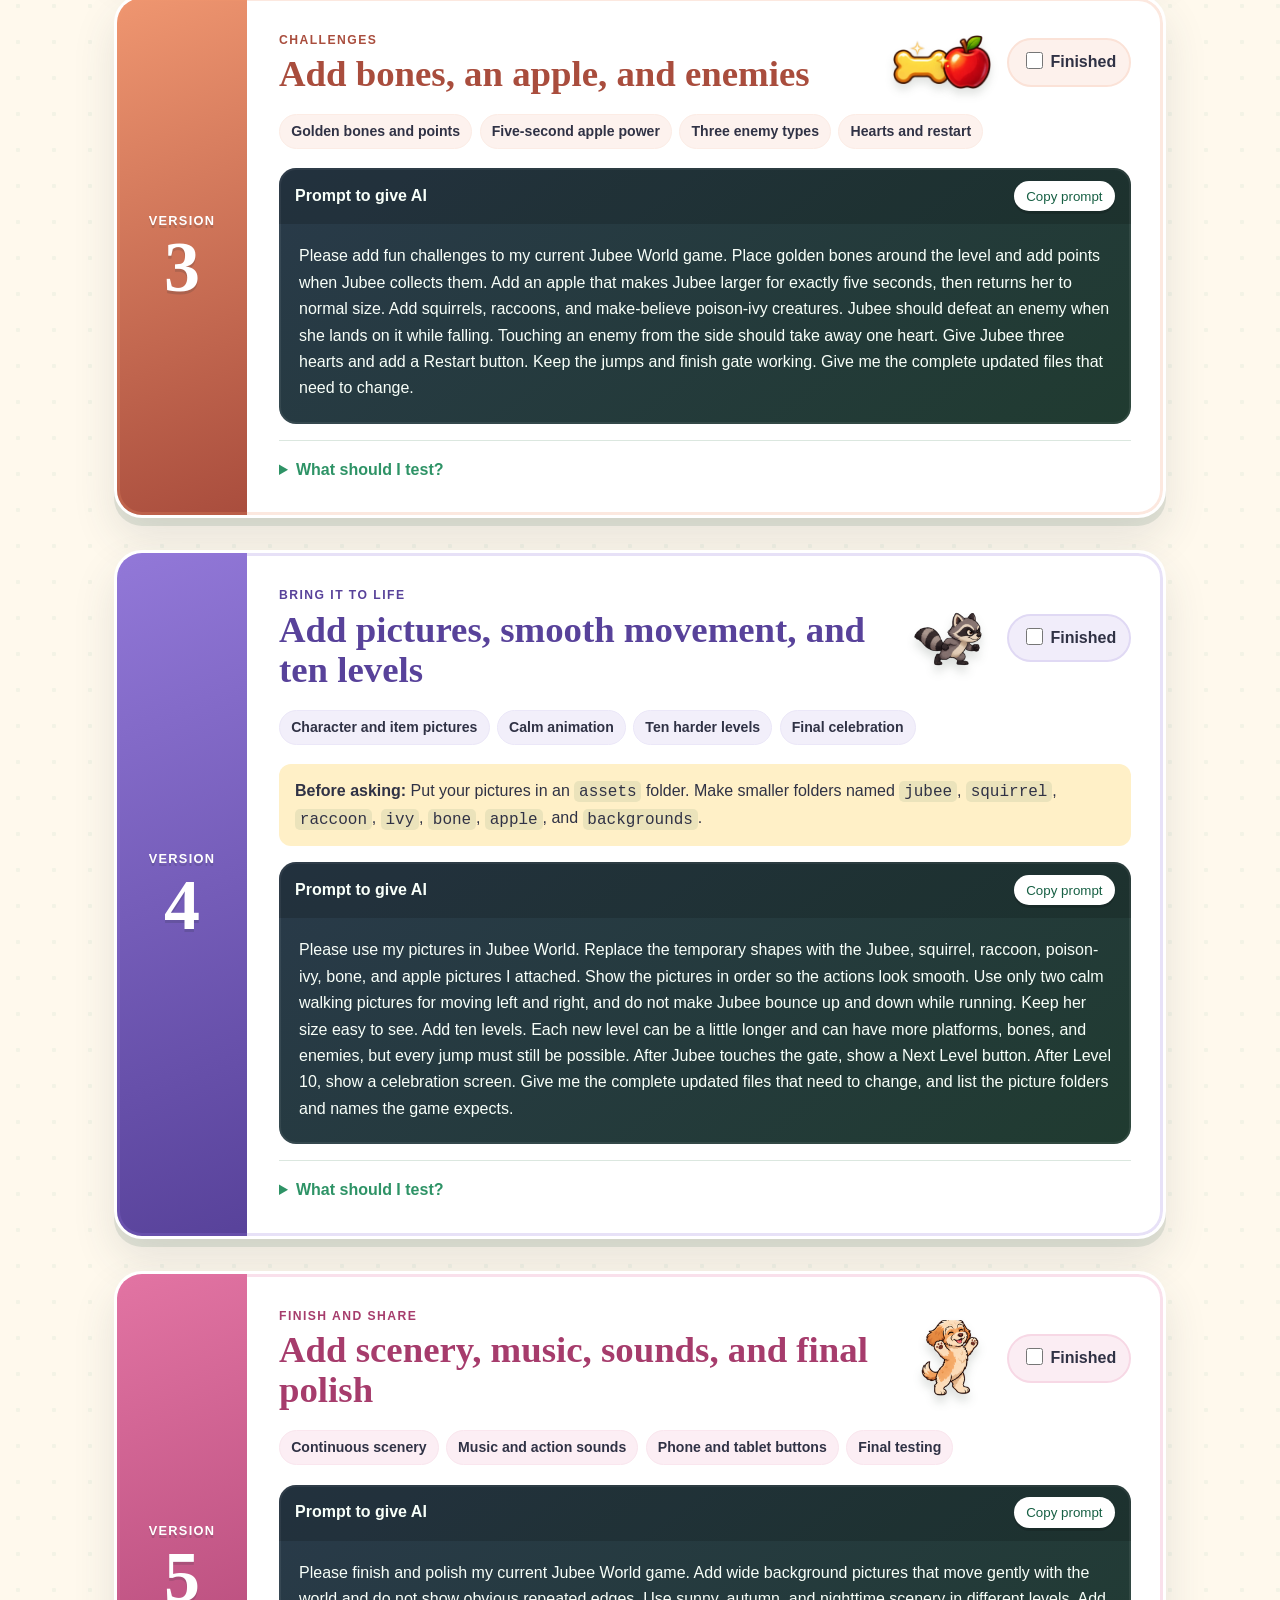
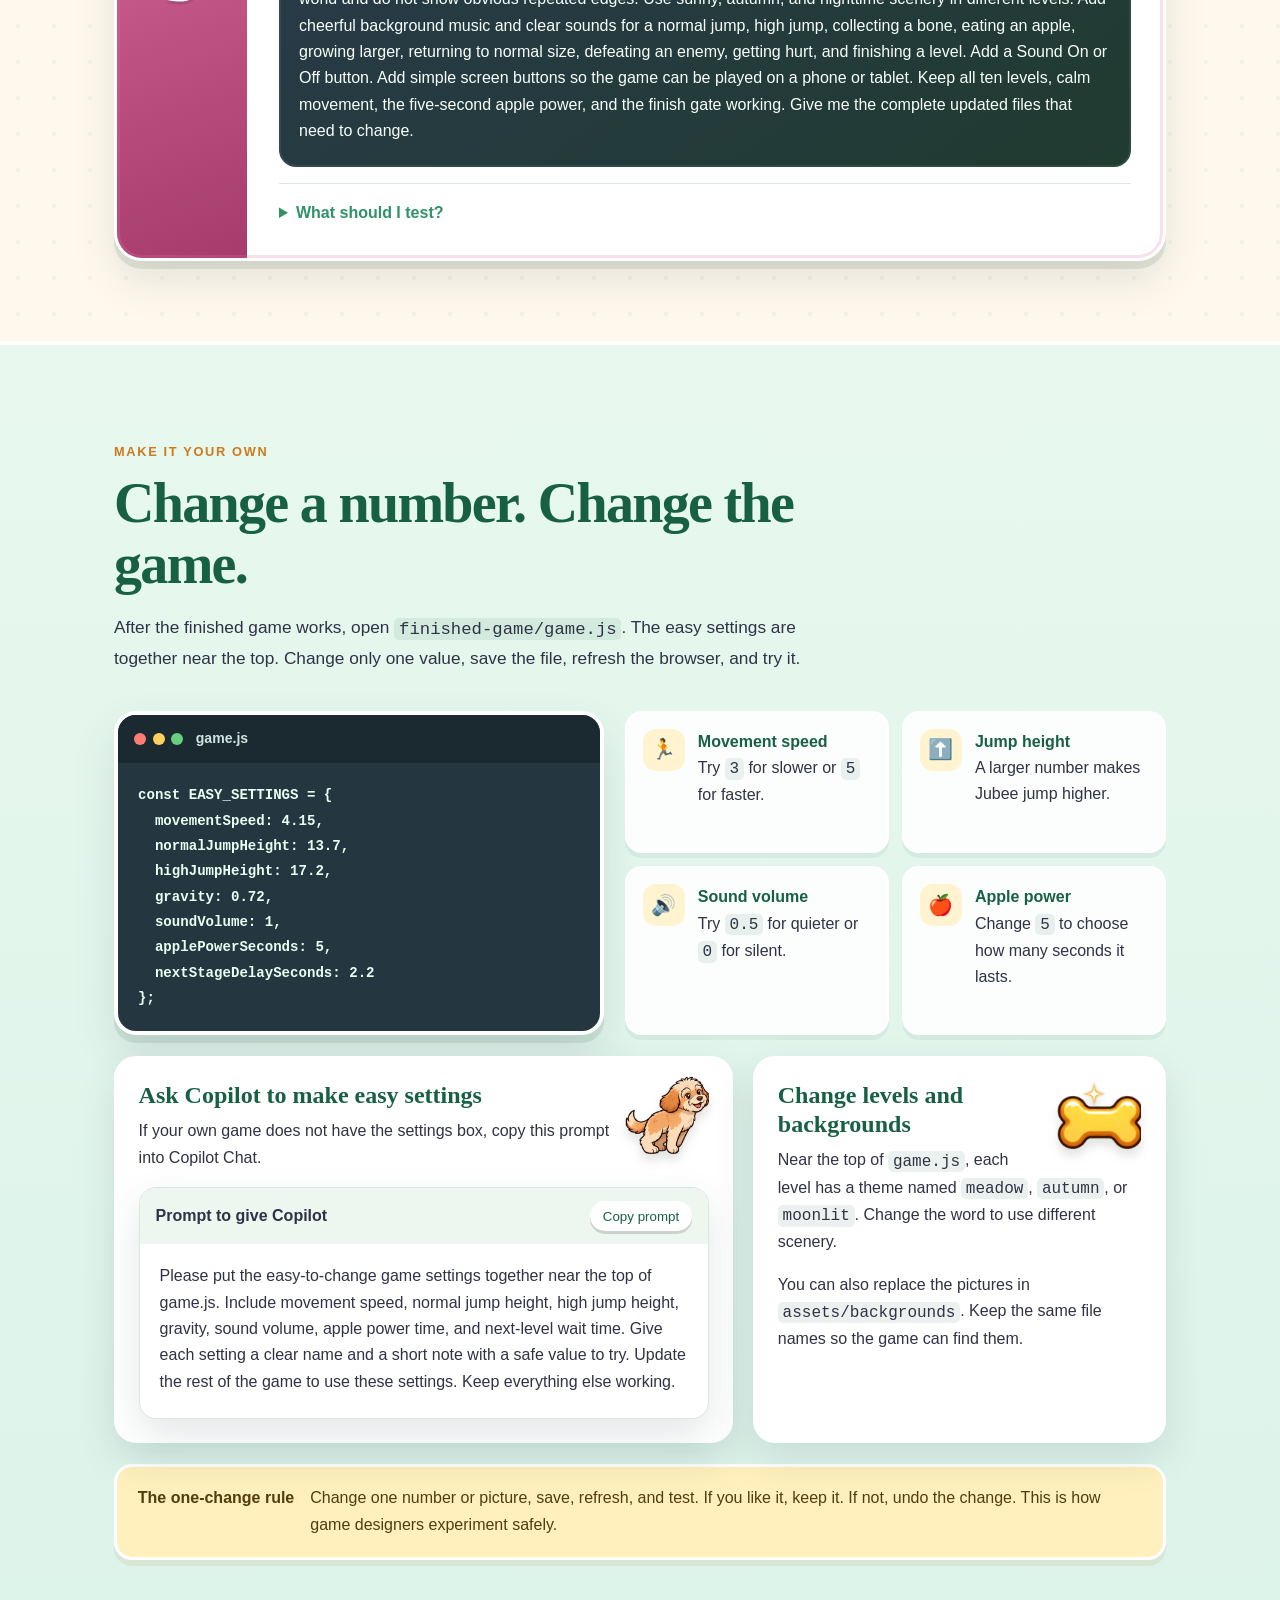
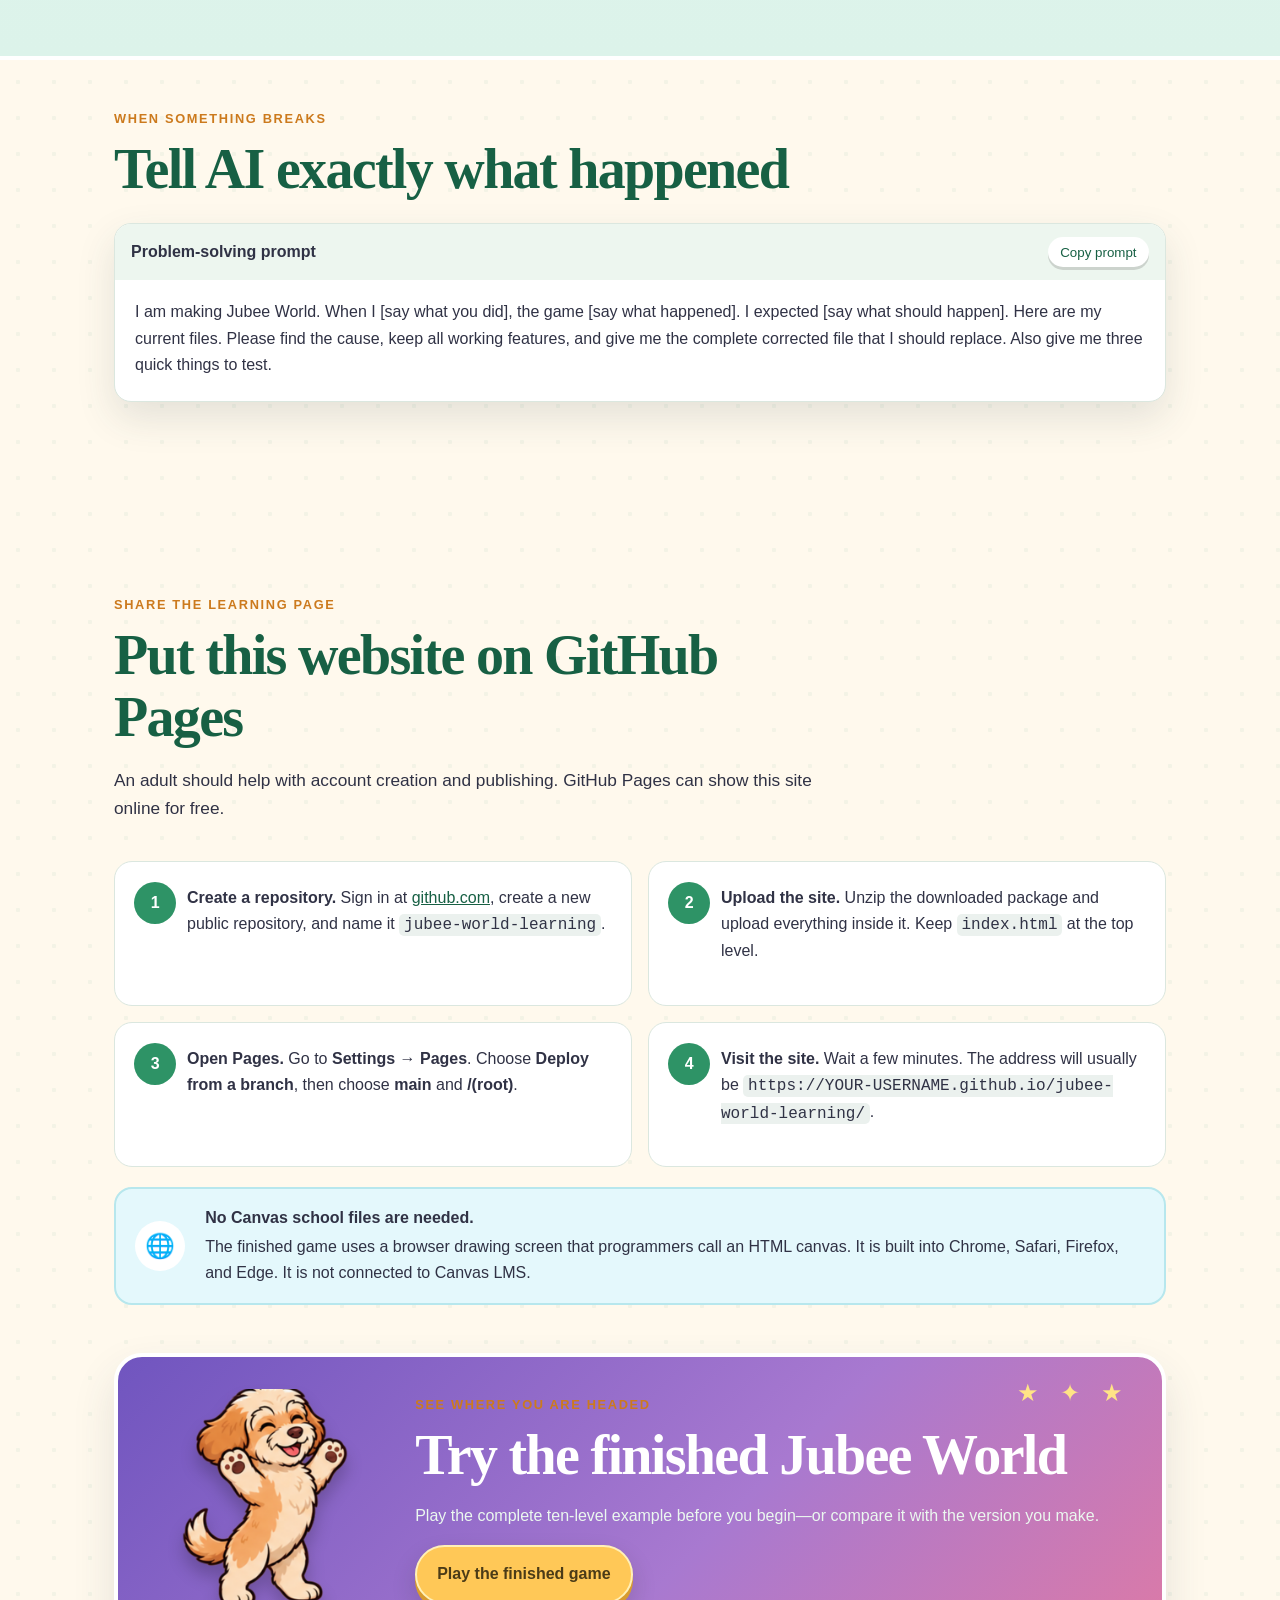
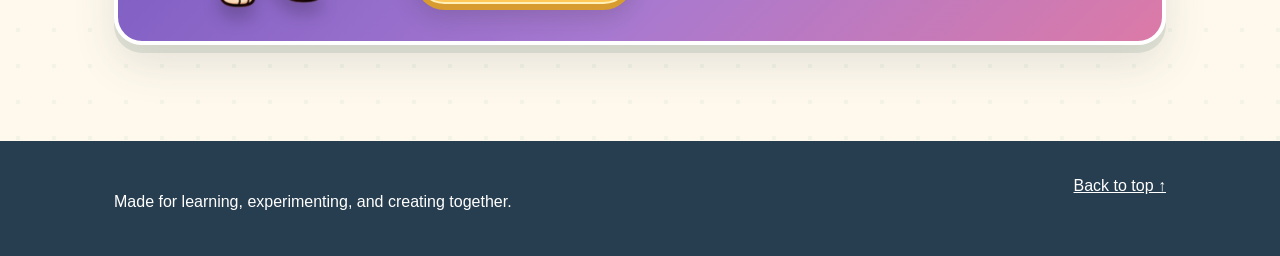
==== commit 596a888d: "Add files via upload" ====
--- a/index.html
+++ b/index.html
@@ -14,8 +14,9 @@
     <nav class="topbar" aria-label="Main navigation">
       <a class="brand" href="#top"><span class="brand-mark" aria-hidden="true">🐾</span> Jubee World</a>
       <div class="nav-links">
-        <a href="#start">Get ready</a>
+        <a href="#start">Set up</a>
         <a href="#versions">Build the game</a>
+        <a href="#customize">Change the game</a>
         <a href="#publish">Put it online</a>
       </div>
     </nav>
@@ -44,11 +45,36 @@
   </header>
 
   <main>
-    <section class="section intro" id="start">
-      <div class="section-heading">
-        <p class="eyebrow">Before you start</p>
-        <h2>Make a new folder</h2>
-        <p>Use a web browser, a text editor such as Visual Studio Code, and an AI assistant. Ask an adult for help when creating an online account or putting the game online.</p>
+    <section class="section tools" id="start">
+      <div class="section-heading">
+        <p class="eyebrow">Step 1: Get your free tools</p>
+        <h2>Set up Visual Studio Code and Copilot</h2>
+        <p>Visual Studio Code is the free program your child will use to open and change the game files. GitHub Copilot Free is the AI helper inside it.</p>
+      </div>
+      <div class="tool-downloads">
+        <a class="tool-card vscode-card" href="https://code.visualstudio.com/download" target="_blank" rel="noopener">
+          <span class="tool-icon" aria-hidden="true">&lt;/&gt;</span>
+          <span><small>Download first</small><strong>Visual Studio Code</strong><em>Free for Mac, Windows, and Linux →</em></span>
+        </a>
+        <a class="tool-card copilot-card" href="https://docs.github.com/en/copilot/how-tos/manage-your-account/get-started-with-a-copilot-plan" target="_blank" rel="noopener">
+          <span class="tool-icon" aria-hidden="true">✦</span>
+          <span><small>Then turn on</small><strong>GitHub Copilot Free</strong><em>Official setup directions →</em></span>
+        </a>
+      </div>
+      <ol class="setup-steps">
+        <li><strong>Install Visual Studio Code.</strong><span>Use the blue download card above and follow the directions for your computer.</span></li>
+        <li><strong>Open Copilot.</strong><span>In Visual Studio Code, select the Copilot picture near the top-right corner.</span></li>
+        <li><strong>Choose Copilot Free.</strong><span>Select <em>Sign up for Copilot Free</em> and sign in with a GitHub account. An adult should help with the account.</span></li>
+        <li><strong>Open your game folder.</strong><span>Select <em>File → Open Folder</em>, choose <code>jubee-world</code>, and open Copilot Chat.</span></li>
+      </ol>
+      <aside class="tip"><strong>Copilot Free has a monthly limit.</strong> It is enough to begin this project, but ask for one version at a time and keep every working version so you do not waste requests.</aside>
+    </section>
+
+    <section class="section intro" id="folder">
+      <div class="section-heading">
+        <p class="eyebrow">Step 2: Make the starting files</p>
+        <h2>Make a new folder in Visual Studio Code</h2>
+        <p>Create a folder named <code>jubee-world</code>. Open it in Visual Studio Code, then create these three empty files in the left sidebar.</p>
       </div>
 
       <div class="setup-grid">
@@ -183,6 +209,51 @@
           <details><summary>What should I test?</summary><ul><li>Play all ten levels.</li><li>Check movement, jumps, platforms, items, enemies, hearts, gates, and sounds.</li><li>Turn sound off and on.</li><li>Try the game at different window sizes.</li></ul></details>
         </div>
       </article>
+    </section>
+
+    <section class="section customize" id="customize">
+      <div class="section-heading">
+        <p class="eyebrow">Make it your own</p>
+        <h2>Change a number. Change the game.</h2>
+        <p>After the finished game works, open <code>finished-game/game.js</code>. The easy settings are together near the top. Change only one value, save the file, refresh the browser, and try it.</p>
+      </div>
+      <div class="settings-demo">
+        <div class="code-window">
+          <div class="code-window-top"><span></span><span></span><span></span><strong>game.js</strong></div>
+          <pre><code>const EASY_SETTINGS = {
+  movementSpeed: 4.15,
+  normalJumpHeight: 13.7,
+  highJumpHeight: 17.2,
+  gravity: 0.72,
+  soundVolume: 1,
+  applePowerSeconds: 5,
+  nextStageDelaySeconds: 2.2
+};</code></pre>
+        </div>
+        <div class="setting-cards">
+          <div><span aria-hidden="true">🏃</span><p><strong>Movement speed</strong>Try <code>3</code> for slower or <code>5</code> for faster.</p></div>
+          <div><span aria-hidden="true">⬆️</span><p><strong>Jump height</strong>A larger number makes Jubee jump higher.</p></div>
+          <div><span aria-hidden="true">🔊</span><p><strong>Sound volume</strong>Try <code>0.5</code> for quieter or <code>0</code> for silent.</p></div>
+          <div><span aria-hidden="true">🍎</span><p><strong>Apple power</strong>Change <code>5</code> to choose how many seconds it lasts.</p></div>
+        </div>
+      </div>
+
+      <div class="change-grid">
+        <article>
+          <img src="site-assets/jubee-jumping.png" alt="Jubee jumping">
+          <div><h3>Ask Copilot to make easy settings</h3><p>If your own game does not have the settings box, copy this prompt into Copilot Chat.</p></div>
+          <div class="prompt-box light">
+            <div class="prompt-top"><strong>Prompt to give Copilot</strong><button class="copy-button" type="button">Copy prompt</button></div>
+            <blockquote>Please put the easy-to-change game settings together near the top of game.js. Include movement speed, normal jump height, high jump height, gravity, sound volume, apple power time, and next-level wait time. Give each setting a clear name and a short note with a safe value to try. Update the rest of the game to use these settings. Keep everything else working.</blockquote>
+          </div>
+        </article>
+        <article>
+          <img src="site-assets/golden-bone.png" alt="Golden bone">
+          <div><h3>Change levels and backgrounds</h3><p>Near the top of <code>game.js</code>, each level has a theme named <code>meadow</code>, <code>autumn</code>, or <code>moonlit</code>. Change the word to use different scenery.</p><p>You can also replace the pictures in <code>assets/backgrounds</code>. Keep the same file names so the game can find them.</p></div>
+        </article>
+      </div>
+
+      <aside class="safe-change"><strong>The one-change rule</strong><span>Change one number or picture, save, refresh, and test. If you like it, keep it. If not, undo the change. This is how game designers experiment safely.</span></aside>
     </section>
 
     <section class="section help" id="help">
--- a/site.css
+++ b/site.css
@@ -30,36 +30,36 @@
 .skip-link:focus { left: 8px; }
 
 .hero { position: relative; min-height: 700px; color: white; background: linear-gradient(155deg, #236c9e 0%, #43a5c8 48%, #78c7ca 100%); overflow: hidden; }
-.hero::before { content: ""; position: absolute; inset: 0; opacity: .22; background-image: radial-gradient(circle at 15% 20%, white 0 2px, transparent 3px), radial-gradient(circle at 75% 30%, white 0 2px, transparent 3px); background-size: 70px 70px, 95px 95px; }
+.hero::before { content: ""; position: absolute; inset: 0; opacity: .22; pointer-events: none; background-image: radial-gradient(circle at 15% 20%, white 0 2px, transparent 3px), radial-gradient(circle at 75% 30%, white 0 2px, transparent 3px); background-size: 70px 70px, 95px 95px; }
 .topbar { max-width: 1160px; margin: auto; padding: 1.35rem 1.5rem; display: flex; align-items: center; justify-content: space-between; gap: 1rem; }
 .brand { position: relative; z-index: 5; display: flex; align-items: center; gap: .55rem; color: white; font-size: 1.42rem; font-weight: 900; text-decoration: none; text-shadow: 0 2px 0 rgba(28,72,93,.25); }
 .brand-mark { display: grid; width: 38px; aspect-ratio: 1; place-items: center; background: var(--gold); border: 3px solid white; border-radius: 50%; font-size: 1.1rem; box-shadow: 0 4px 0 rgba(39,76,91,.18); }
 .nav-links { display: flex; gap: 1.4rem; }
 .nav-links a { position: relative; z-index: 5; padding: .4rem .65rem; color: white; text-decoration: none; font-weight: 800; border-radius: 999px; }
 .nav-links a:hover { background: rgba(255,255,255,.16); }
-.hero-content { max-width: 1160px; min-height: 590px; margin: auto; padding: 4rem 1.5rem 5rem; display: grid; grid-template-columns: 1.08fr .92fr; align-items: center; gap: 3rem; }
+.hero-content { position: relative; z-index: 2; max-width: 1160px; min-height: 590px; margin: auto; padding: 4rem 1.5rem 5rem; display: grid; grid-template-columns: 1.08fr .92fr; align-items: center; gap: 3rem; }
 .eyebrow { margin: 0 0 .65rem; color: #cc7a1d; font-size: .8rem; font-weight: 900; letter-spacing: .13em; text-transform: uppercase; }
 .hero .eyebrow { display: inline-block; padding: .35rem .72rem; color: #5d430b; background: #ffe18f; border-radius: 999px; letter-spacing: .08em; transform: rotate(-1deg); box-shadow: 0 4px 0 rgba(67,95,104,.16); }
 h1 { max-width: 740px; margin: .35rem 0 0; font-family: Georgia, serif; font-size: clamp(3rem, 7vw, 5.8rem); line-height: .98; letter-spacing: -.055em; text-shadow: 0 5px 0 rgba(29,88,113,.22); }
 .hero-copy { max-width: 650px; margin: 1.5rem 0 0; color: #eef8f1; font-size: 1.16rem; }
-.hero-actions { display: flex; flex-wrap: wrap; gap: .8rem; margin-top: 2rem; }
+.hero-actions { position: relative; z-index: 10; display: flex; flex-wrap: wrap; gap: .8rem; margin-top: 2rem; }
 .button { display: inline-block; padding: .88rem 1.25rem; border-radius: 999px; font-weight: 900; text-decoration: none; transition: transform .18s ease, box-shadow .18s ease; }
 .button:hover { transform: translateY(-3px) rotate(-.5deg); }
 .button.primary { color: #4b3b17; background: var(--gold); border: 2px solid #fff0b8; box-shadow: 0 6px 0 #d89b2f, 0 12px 24px rgba(31, 37, 25, .18); }
 .button.secondary { color: white; border: 2px solid rgba(255,255,255,.7); }
 .hero-art { position: relative; min-height: 420px; display: grid; place-items: center; }
 .hero-art > img:not(.floating-item) { position: relative; z-index: 3; width: min(92%, 450px); max-height: 390px; object-fit: contain; filter: drop-shadow(0 22px 10px rgba(19,46,31,.26)); animation: jubee-float 4s ease-in-out infinite; }
-.sun { position: absolute; top: -1%; right: 5%; width: 135px; aspect-ratio: 1; border-radius: 50%; background: #ffd76b; box-shadow: 0 0 0 22px rgba(255,215,107,.18), 0 0 0 44px rgba(255,215,107,.08); }
-.cloud { position: absolute; z-index: 1; width: 112px; height: 34px; background: rgba(255,255,255,.82); border-radius: 999px; filter: drop-shadow(0 6px 4px rgba(61,107,128,.1)); }
+.sun { position: absolute; top: -1%; right: 5%; width: 135px; aspect-ratio: 1; pointer-events: none; border-radius: 50%; background: #ffd76b; box-shadow: 0 0 0 22px rgba(255,215,107,.18), 0 0 0 44px rgba(255,215,107,.08); }
+.cloud { position: absolute; z-index: 1; width: 112px; height: 34px; pointer-events: none; background: rgba(255,255,255,.82); border-radius: 999px; filter: drop-shadow(0 6px 4px rgba(61,107,128,.1)); }
 .cloud::before, .cloud::after { content: ""; position: absolute; bottom: 0; background: inherit; border-radius: 50%; }
 .cloud::before { left: 17px; width: 48px; height: 48px; }
 .cloud::after { right: 15px; width: 60px; height: 60px; }
 .cloud-one { top: 20%; left: -4%; transform: scale(.8); }
 .cloud-two { top: 8%; left: 28%; transform: scale(.55); opacity: .72; }
-.floating-item { position: absolute; z-index: 4; width: 72px; height: 72px; object-fit: contain; filter: drop-shadow(0 8px 5px rgba(35,67,52,.2)); animation: item-bob 2.8s ease-in-out infinite; }
+.floating-item { position: absolute; z-index: 4; width: 72px; height: 72px; pointer-events: none; object-fit: contain; filter: drop-shadow(0 8px 5px rgba(35,67,52,.2)); animation: item-bob 2.8s ease-in-out infinite; }
 .floating-bone { left: 0; top: 49%; transform: rotate(-12deg); }
 .floating-apple { right: 1%; top: 37%; animation-delay: -.9s; }
-.hill { position: absolute; bottom: -160px; border-radius: 50%; }
+.hill { position: absolute; bottom: -160px; pointer-events: none; border-radius: 50%; }
 .hill-back { left: -8%; width: 570px; height: 330px; background: #93d873; transform: rotate(-7deg); box-shadow: inset 0 14px 0 rgba(255,255,255,.12); }
 .hill-front { right: -28%; width: 660px; height: 350px; background: #58ad5d; transform: rotate(8deg); box-shadow: inset 0 15px 0 rgba(255,255,255,.12); }
 
@@ -72,6 +72,23 @@
 .section-heading.compact { margin-bottom: 1.4rem; }
 .section-heading h2, .finish-panel h2 { margin: 0; color: var(--green-dark); font-family: Georgia, serif; font-size: clamp(2.15rem, 5vw, 3.5rem); line-height: 1.1; letter-spacing: -.03em; }
 .section-heading > p:last-child { font-size: 1.08rem; }
+.tools { padding-bottom: 4.5rem; }
+.tool-downloads { display: grid; grid-template-columns: 1fr 1fr; gap: 1.25rem; }
+.tool-card { display: grid; grid-template-columns: 74px 1fr; align-items: center; gap: 1rem; min-height: 138px; padding: 1.25rem; overflow: hidden; color: white; border: 4px solid white; border-radius: 24px; box-shadow: var(--shadow-pop); text-decoration: none; transition: transform .18s ease, box-shadow .18s ease; }
+.tool-card:hover, .tool-card:focus { transform: translateY(-4px); box-shadow: 0 11px 0 rgba(42,94,68,.12), 0 25px 50px rgba(49,66,80,.16); outline: 4px solid var(--gold); outline-offset: 2px; }
+.vscode-card { background: linear-gradient(145deg, #157fc5, #1c9ce5); }
+.copilot-card { background: linear-gradient(145deg, #49377a, #7956ad); }
+.tool-icon { display: grid; width: 70px; aspect-ratio: 1; place-items: center; background: rgba(255,255,255,.16); border: 3px solid rgba(255,255,255,.48); border-radius: 20px; font-size: 1.5rem; font-weight: 900; }
+.tool-card small, .tool-card strong, .tool-card em { display: block; }
+.tool-card small { opacity: .82; font-size: .78rem; font-weight: 900; letter-spacing: .08em; text-transform: uppercase; }
+.tool-card strong { margin: .1rem 0; font-size: 1.45rem; }
+.tool-card em { color: #f4fbff; font-size: .9rem; font-style: normal; }
+.setup-steps { display: grid; grid-template-columns: 1fr 1fr; gap: 1rem; margin: 2rem 0 0; padding: 0; list-style: none; counter-reset: setup;
+}
+.setup-steps li { position: relative; min-height: 126px; padding: 1.2rem 1.2rem 1.2rem 4.4rem; background: white; border: 2px solid var(--line); border-radius: 18px; counter-increment: setup; box-shadow: 0 6px 0 rgba(39,103,73,.07); }
+.setup-steps li::before { content: counter(setup); position: absolute; left: 1rem; top: 1.15rem; display: grid; width: 42px; aspect-ratio: 1; place-items: center; color: white; background: var(--green); border: 3px solid #d6f6e3; border-radius: 50%; font-weight: 900; }
+.setup-steps strong, .setup-steps span { display: block; }
+.setup-steps span { margin-top: .2rem; }
 .setup-grid { display: grid; grid-template-columns: .8fr 1.2fr; gap: 2rem; align-items: stretch; }
 .folder-card { position: relative; padding: 1.7rem; color: white; background: linear-gradient(145deg, #745ac3, #977fdc); border: 3px solid white; border-radius: 24px; box-shadow: var(--shadow-pop); transform: rotate(-1deg); }
 .folder-card::after { content: "★"; position: absolute; right: 17px; top: 12px; color: #ffe38a; font-size: 1.5rem; }
@@ -134,6 +151,30 @@
 summary { padding-top: 1rem; color: var(--green); font-weight: 900; cursor: pointer; }
 .asset-note { margin: 1rem 0; padding: .85rem 1rem; background: #fff0c7; border-radius: 12px; }
 
+.customize { max-width: none; padding-left: max(1.5rem, calc((100% - 1100px)/2 + 1.5rem)); padding-right: max(1.5rem, calc((100% - 1100px)/2 + 1.5rem)); background: linear-gradient(180deg, #e8f8ee, #dcf3ea); border-block: 4px solid white; }
+.settings-demo { display: grid; grid-template-columns: .95fr 1.05fr; align-items: stretch; gap: 1.3rem; }
+.code-window { overflow: hidden; color: #f6fff8; background: #24363f; border: 4px solid white; border-radius: 22px; box-shadow: var(--shadow-pop); }
+.code-window-top { display: flex; align-items: center; gap: .42rem; padding: .8rem 1rem; background: #1b2930; }
+.code-window-top span { width: 12px; aspect-ratio: 1; background: #ff7d74; border-radius: 50%; }
+.code-window-top span:nth-child(2) { background: #ffd05d; }
+.code-window-top span:nth-child(3) { background: #68ce80; }
+.code-window-top strong { margin-left: .35rem; color: #cfe5df; font-size: .88rem; }
+.code-window pre { height: calc(100% - 46px); padding: 1.25rem; color: #e8fff2; background: transparent; border-radius: 0; font-size: .88rem; }
+.code-window code { padding: 0; color: inherit; background: transparent; }
+.setting-cards { display: grid; grid-template-columns: 1fr 1fr; gap: .8rem; }
+.setting-cards > div { display: grid; grid-template-columns: 44px 1fr; align-items: start; gap: .7rem; padding: 1rem; background: rgba(255,255,255,.88); border: 2px solid white; border-radius: 17px; box-shadow: 0 5px 0 rgba(54,119,84,.08); }
+.setting-cards span { display: grid; width: 42px; aspect-ratio: 1; place-items: center; background: #fff4cf; border-radius: 13px; font-size: 1.25rem; }
+.setting-cards p { margin: 0; }
+.setting-cards strong { display: block; color: var(--green-dark); }
+.change-grid { display: grid; grid-template-columns: 1.2fr .8fr; gap: 1.25rem; margin-top: 1.3rem; }
+.change-grid > article { padding: 1.35rem; background: white; border: 3px solid white; border-radius: 22px; box-shadow: var(--shadow); }
+.change-grid > article > img { float: right; width: 84px; height: 78px; margin: -.3rem 0 .4rem .8rem; object-fit: contain; filter: drop-shadow(0 7px 5px rgba(39,58,45,.14)); }
+.change-grid h3 { margin: 0; color: var(--green-dark); font: 700 1.5rem/1.2 Georgia, serif; }
+.change-grid p { margin: .55rem 0 1rem; }
+.change-grid .prompt-box { clear: both; }
+.safe-change { display: grid; grid-template-columns: auto 1fr; gap: 1rem; margin-top: 1.3rem; padding: 1.15rem 1.3rem; color: #533c0d; background: #fff0bd; border: 3px solid white; border-radius: 18px; box-shadow: 0 6px 0 rgba(163,115,30,.1); }
+.safe-change strong { white-space: nowrap; }
+
 .help { padding-top: 3rem; }
 .publish-steps { display: grid; grid-template-columns: 1fr 1fr; gap: 1rem; padding: 0; list-style: none; counter-reset: steps; }
 .publish-steps li { position: relative; min-height: 145px; padding: 1.4rem 1.4rem 1.4rem 4.5rem; background: white; border: 1px solid var(--line); border-radius: 18px; counter-increment: steps; }
@@ -159,7 +200,7 @@
   .work-cycle { grid-template-columns: 1fr 1fr; }
   .version-card { grid-template-columns: 78px 1fr; }
   .version-side strong { font-size: 3.4rem; }
-  .publish-steps { grid-template-columns: 1fr; }
+  .tool-downloads, .setup-steps, .settings-demo, .change-grid, .publish-steps { grid-template-columns: 1fr; }
 }
 
 @media (max-width: 560px) {
@@ -169,6 +210,11 @@
   .hero-art { min-height: 280px; }
   .section { padding: 4rem 1rem; }
   .work-cycle { grid-template-columns: 1fr; }
+  .tool-card { grid-template-columns: 56px 1fr; min-height: 118px; padding: 1rem; }
+  .tool-icon { width: 54px; border-radius: 16px; }
+  .tool-card strong { font-size: 1.2rem; }
+  .setting-cards { grid-template-columns: 1fr; }
+  .safe-change { grid-template-columns: 1fr; }
   .version-card { display: block; border-radius: 18px; }
   .version-side { flex-direction: row; gap: .6rem; padding: .7rem; }
   .version-side strong { font-size: 2rem; }
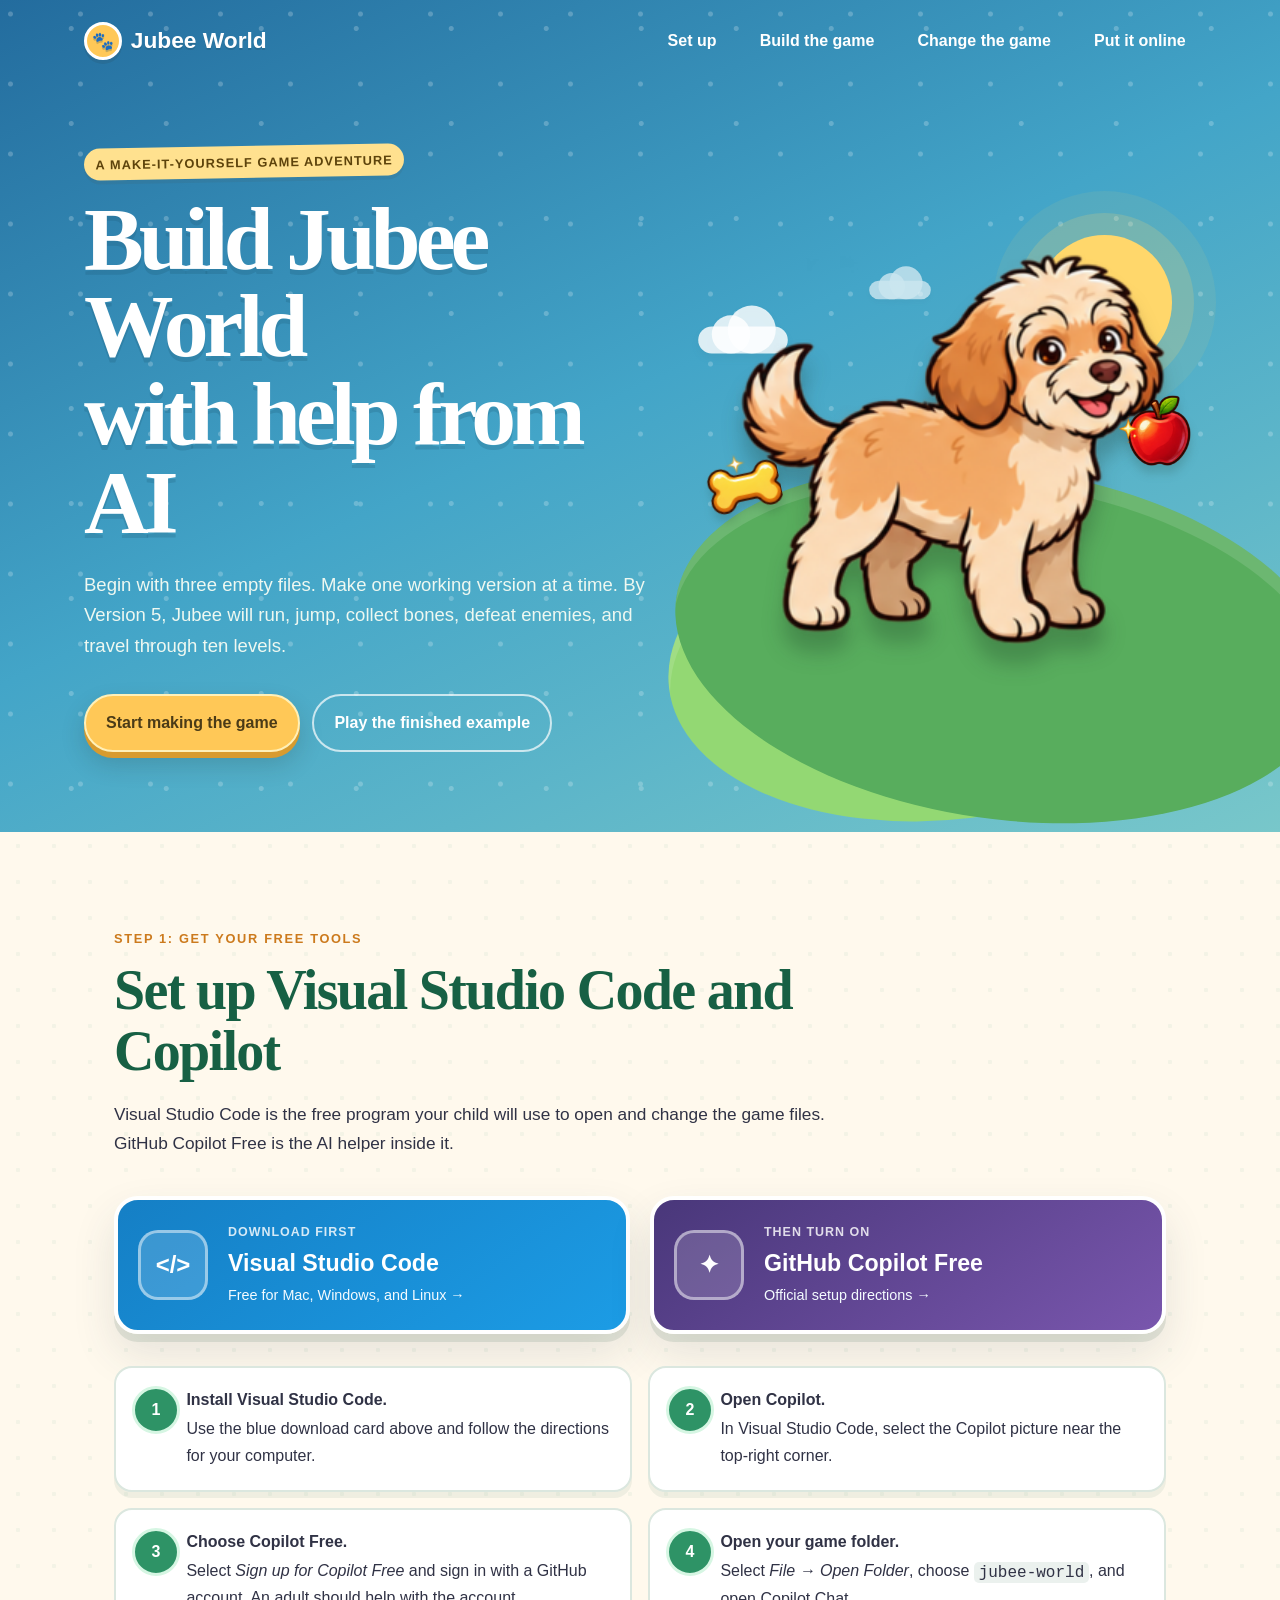
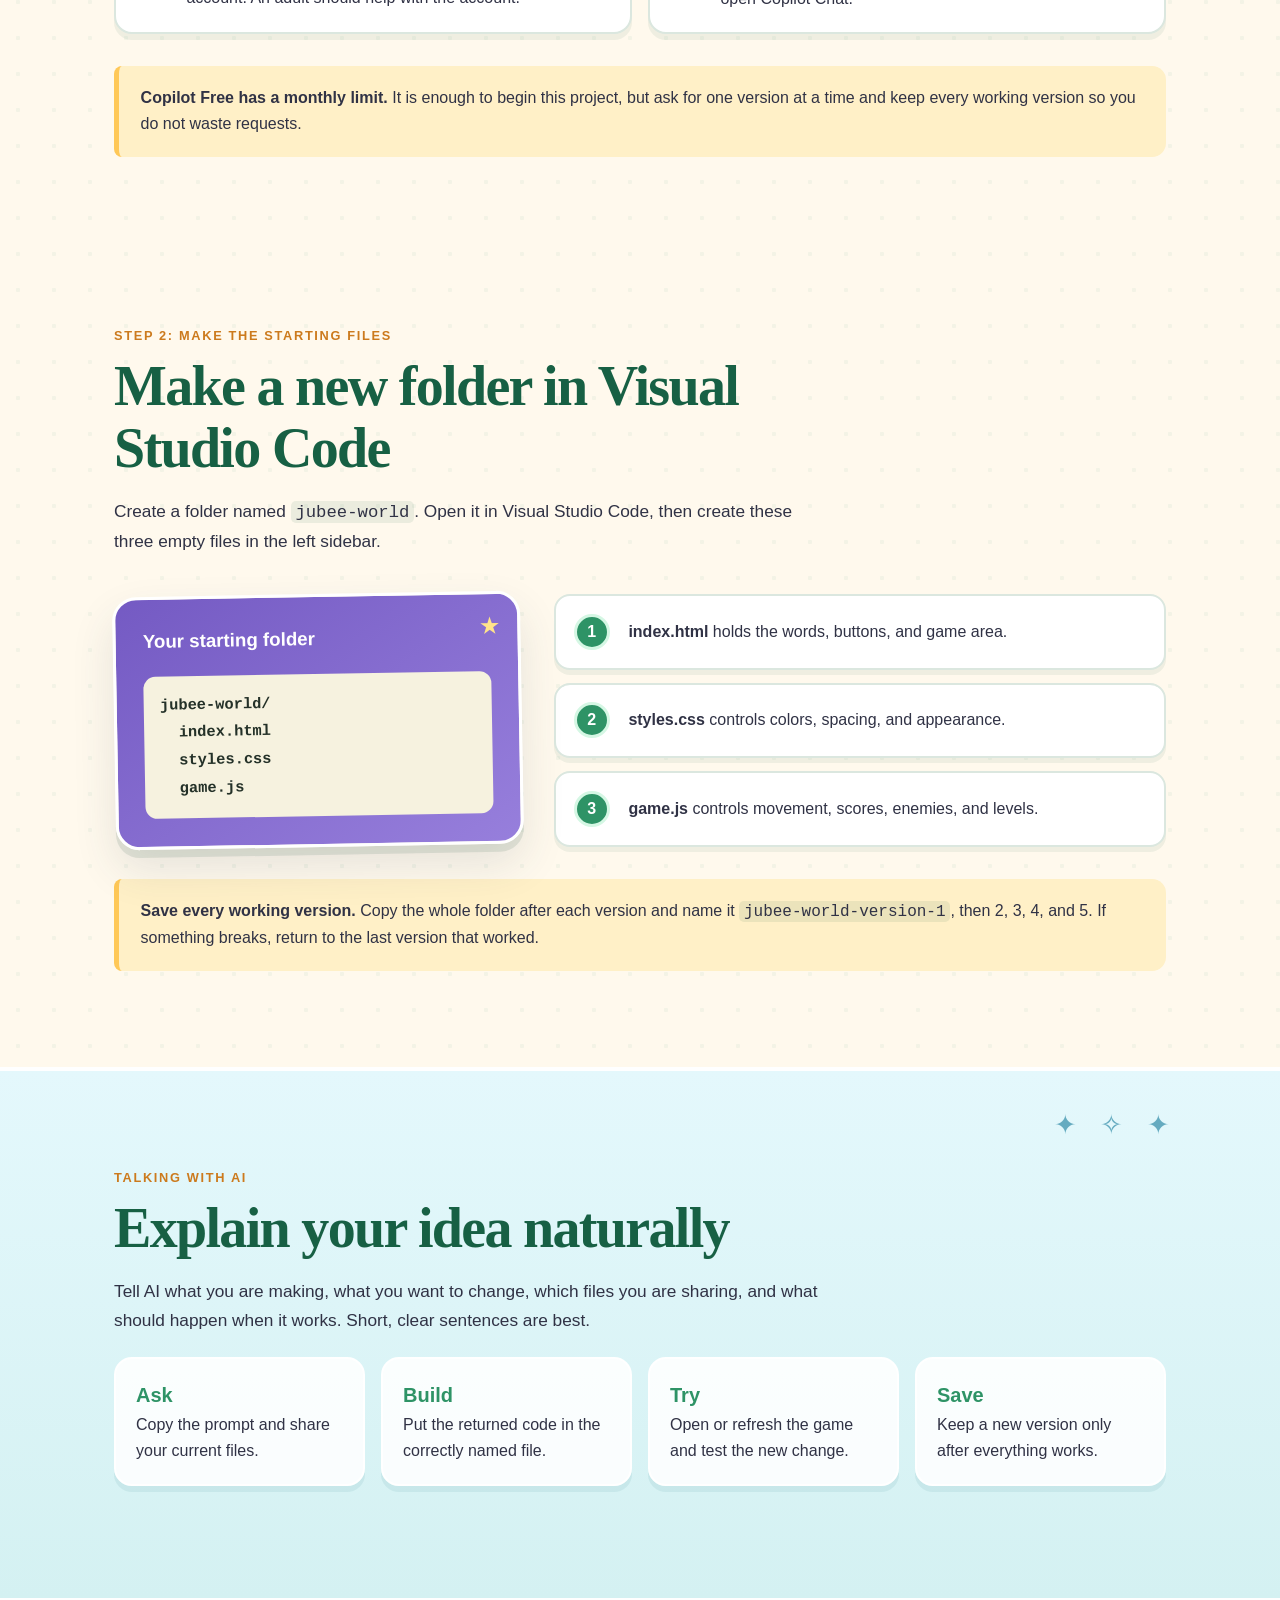
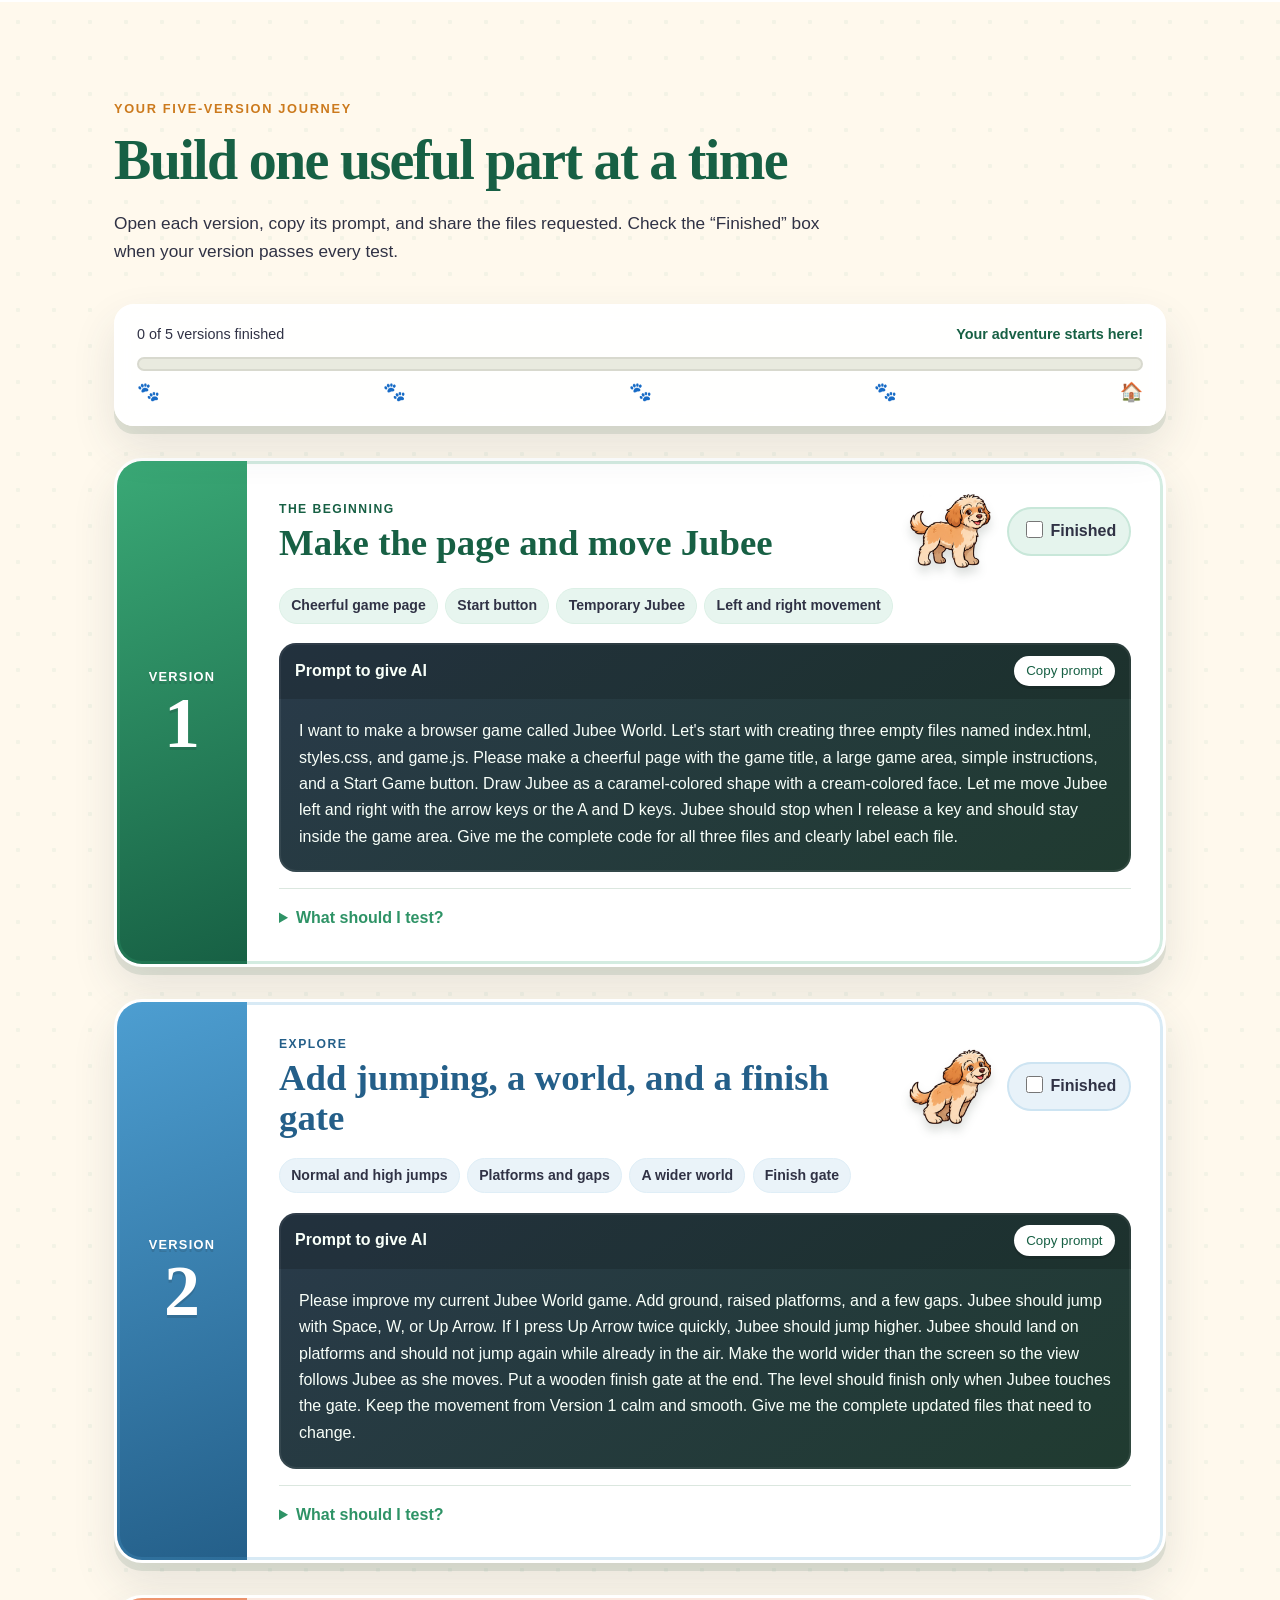
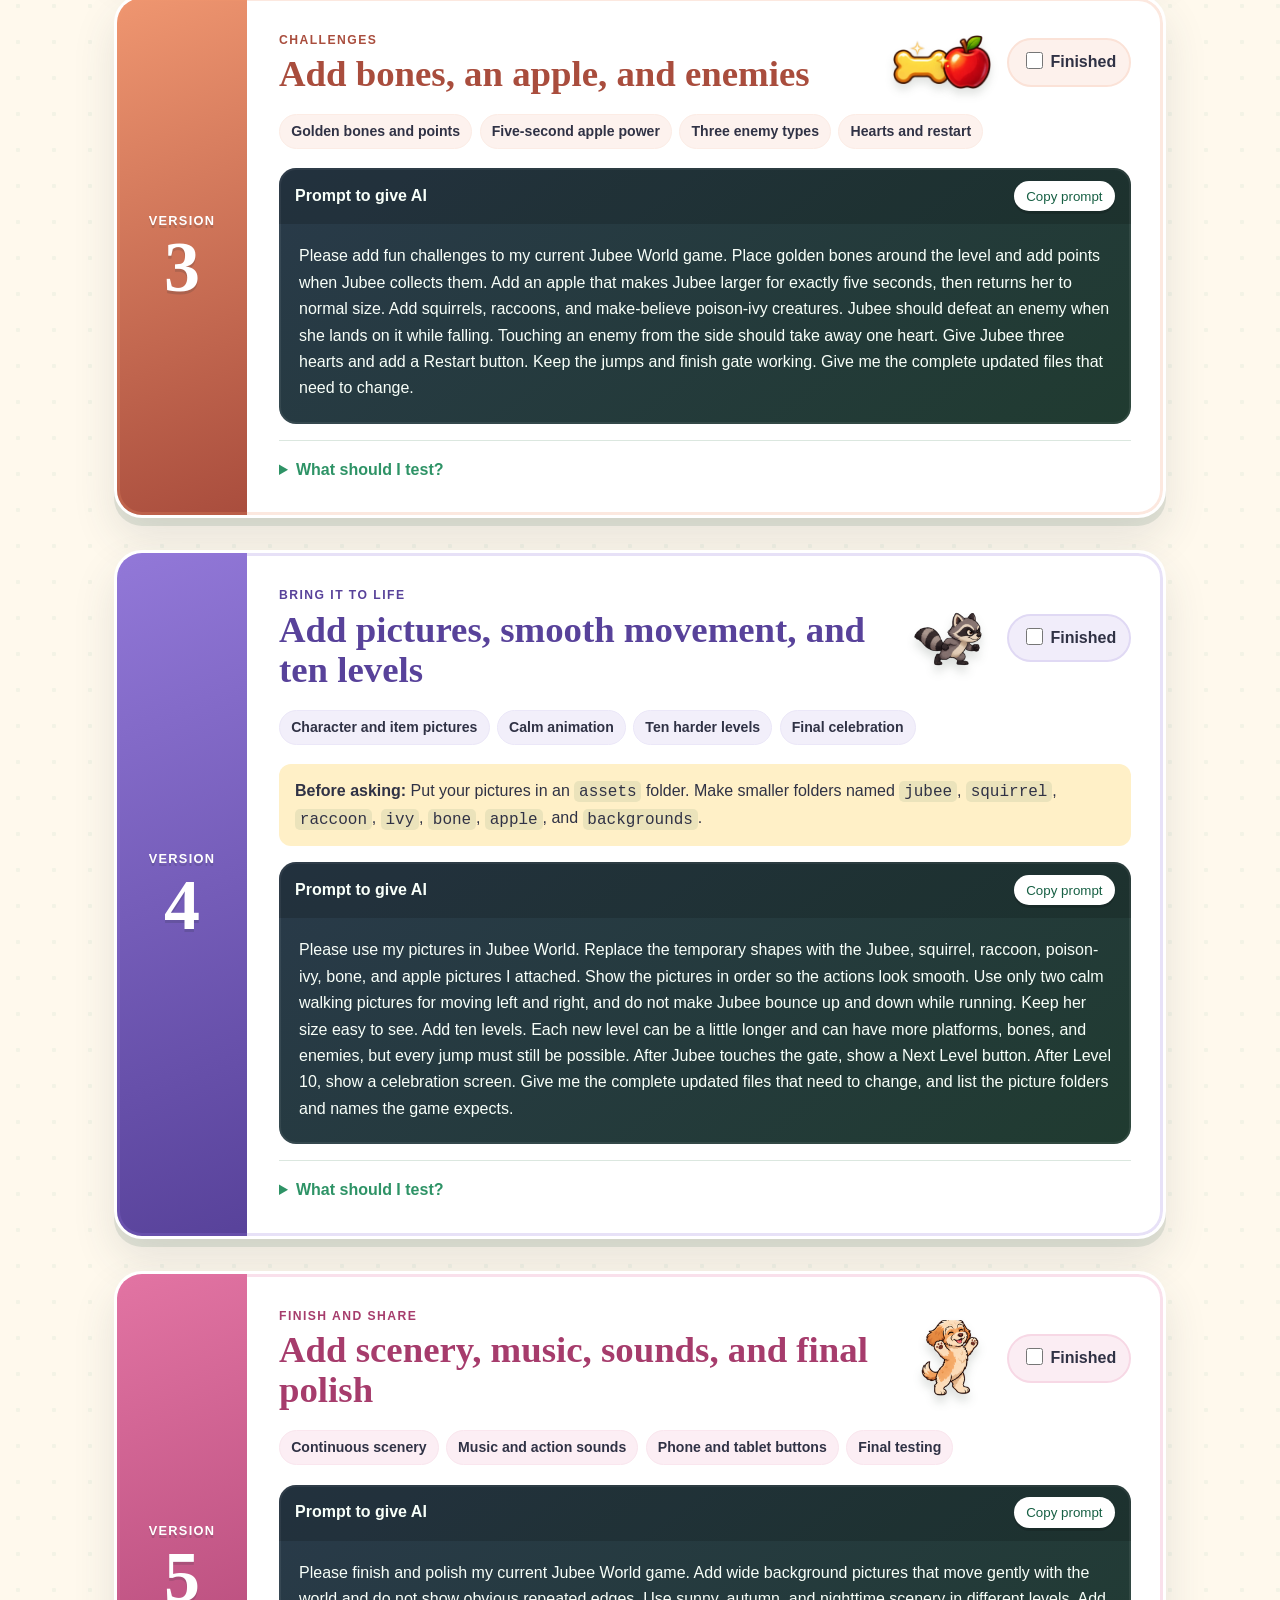
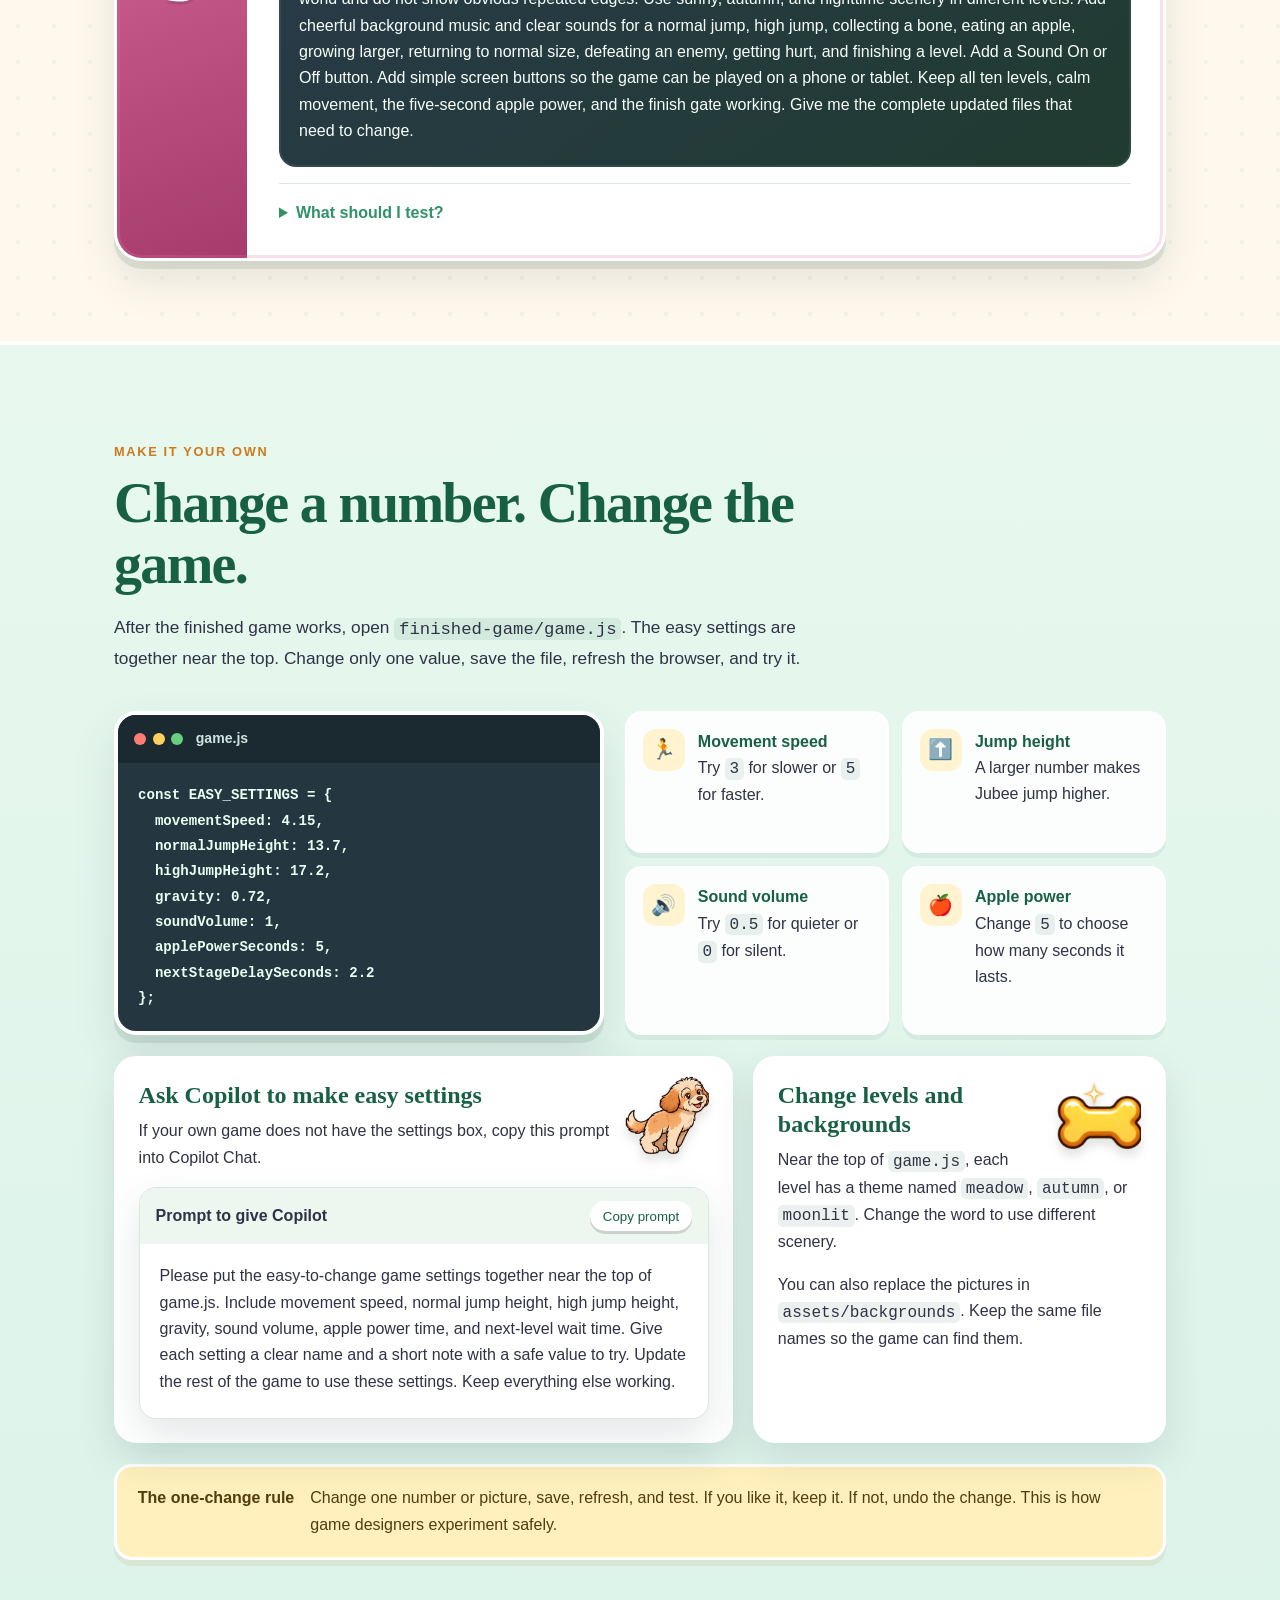
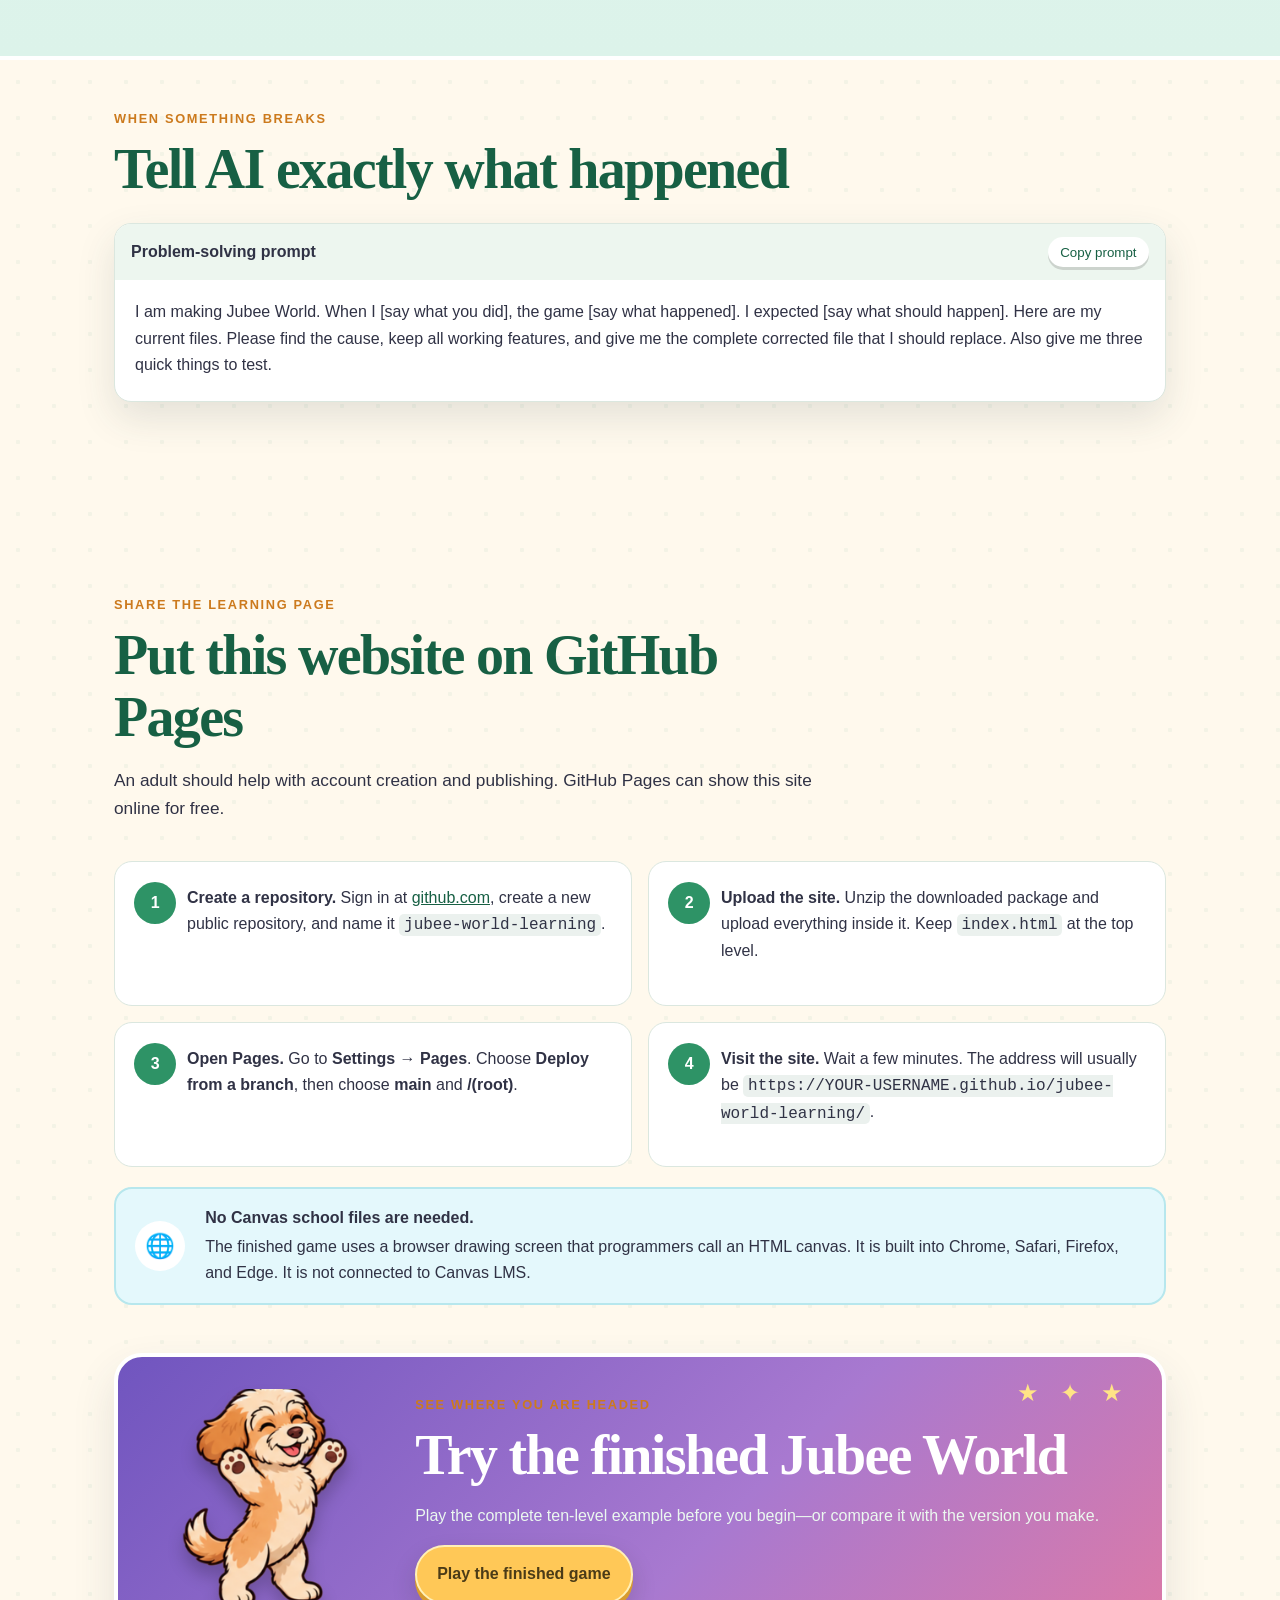
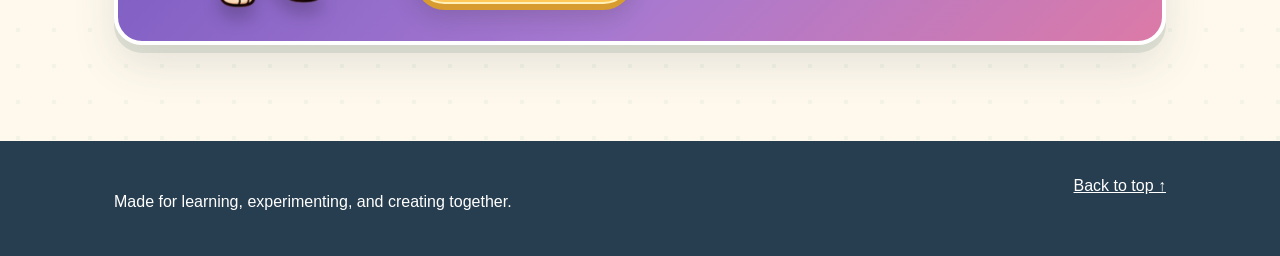
==== commit abac1186: "Update index.html" ====
--- a/index.html
+++ b/index.html
@@ -135,7 +135,7 @@
           <ul class="changes"><li>Cheerful game page</li><li>Start button</li><li>Temporary Jubee</li><li>Left and right movement</li></ul>
           <div class="prompt-box">
             <div class="prompt-top"><strong>Prompt to give AI</strong><button class="copy-button" type="button">Copy prompt</button></div>
-            <blockquote>I want to make a browser game called Jubee World. I have three empty files named index.html, styles.css, and game.js. Please make a cheerful page with the game title, a large game area, simple instructions, and a Start Game button. Draw Jubee as a caramel-colored shape with a cream-colored face. Let me move Jubee left and right with the arrow keys or the A and D keys. Jubee should stop when I release a key and should stay inside the game area. Give me the complete code for all three files and clearly label each file.</blockquote>
+            <blockquote>I want to make a browser game called Jubee World. Let's start with creating three empty files named index.html, styles.css, and game.js. Please make a cheerful page with the game title, a large game area, simple instructions, and a Start Game button. Draw Jubee as a caramel-colored shape with a cream-colored face. Let me move Jubee left and right with the arrow keys or the A and D keys. Jubee should stop when I release a key and should stay inside the game area. Give me the complete code for all three files and clearly label each file.</blockquote>
           </div>
           <details><summary>What should I test?</summary><ul><li>Open index.html and select Start Game.</li><li>Hold and release each movement key.</li><li>Make sure Jubee stays inside the game area.</li></ul></details>
         </div>
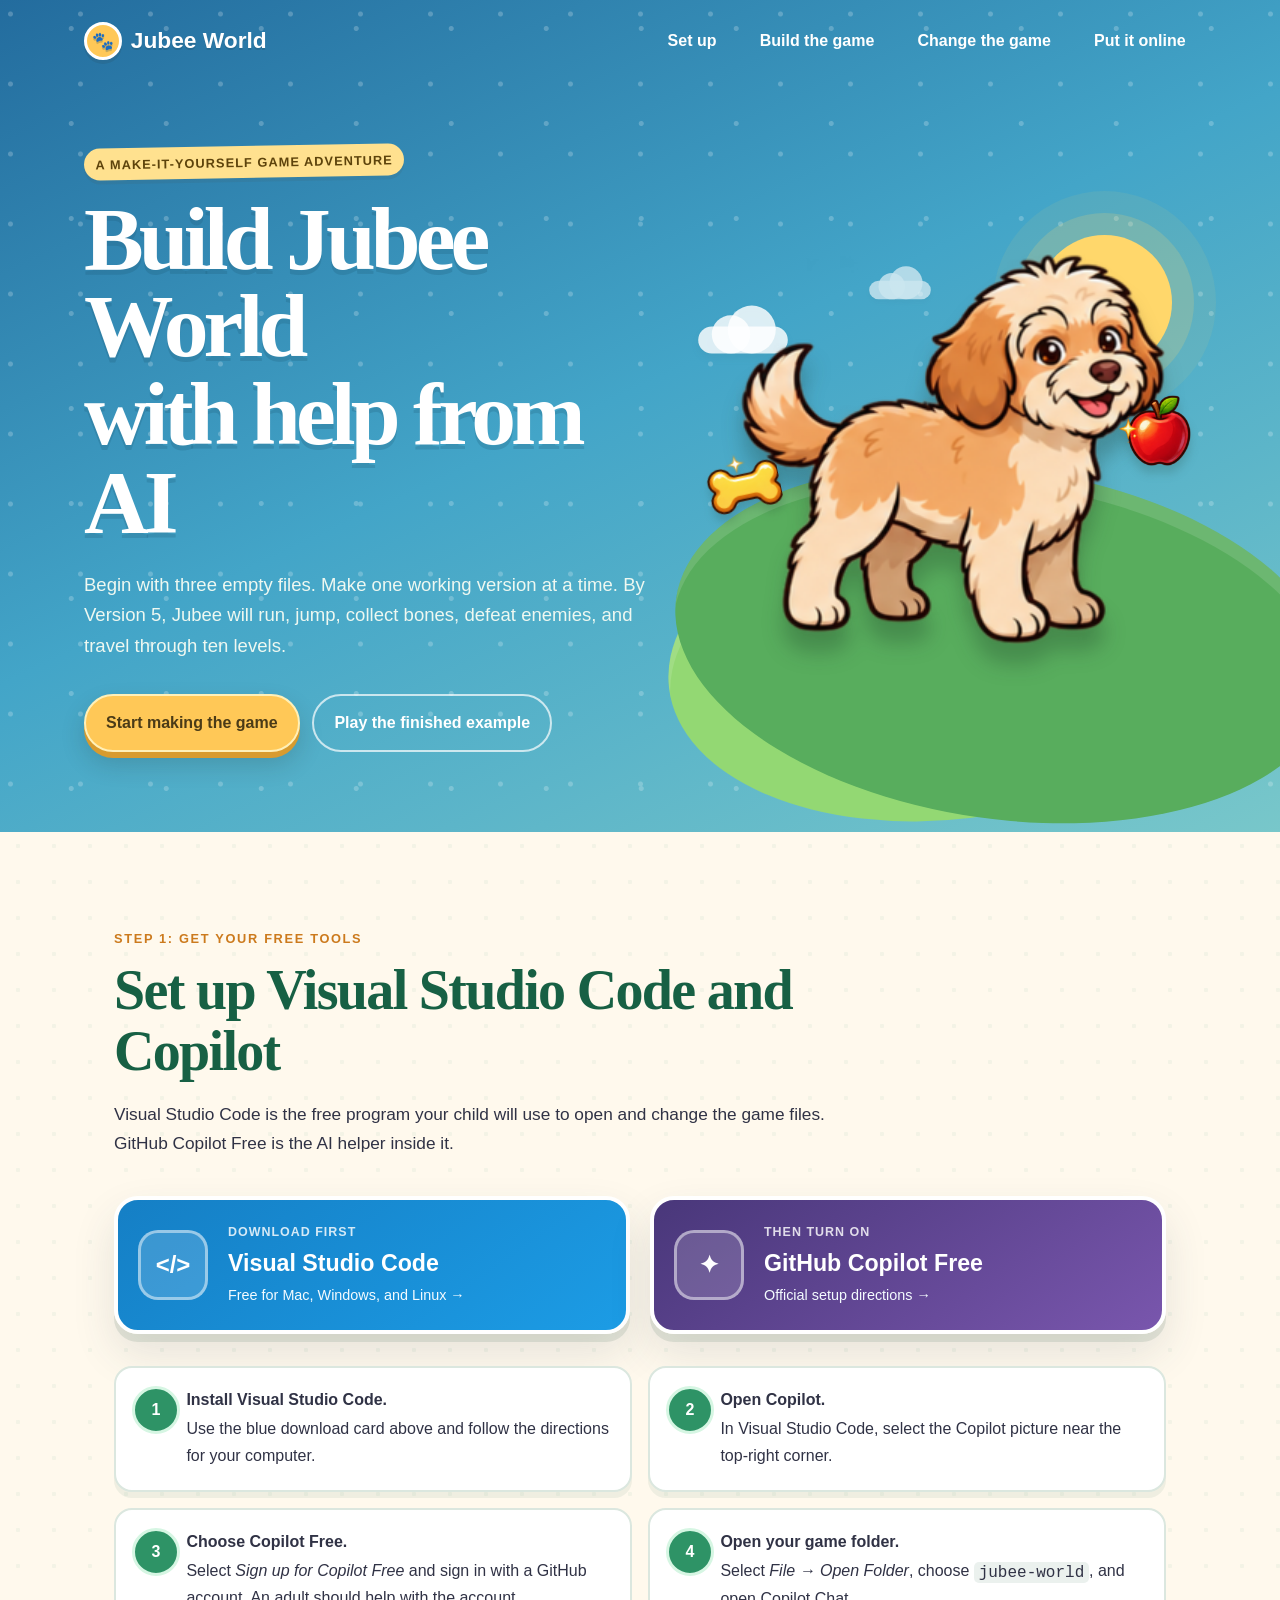
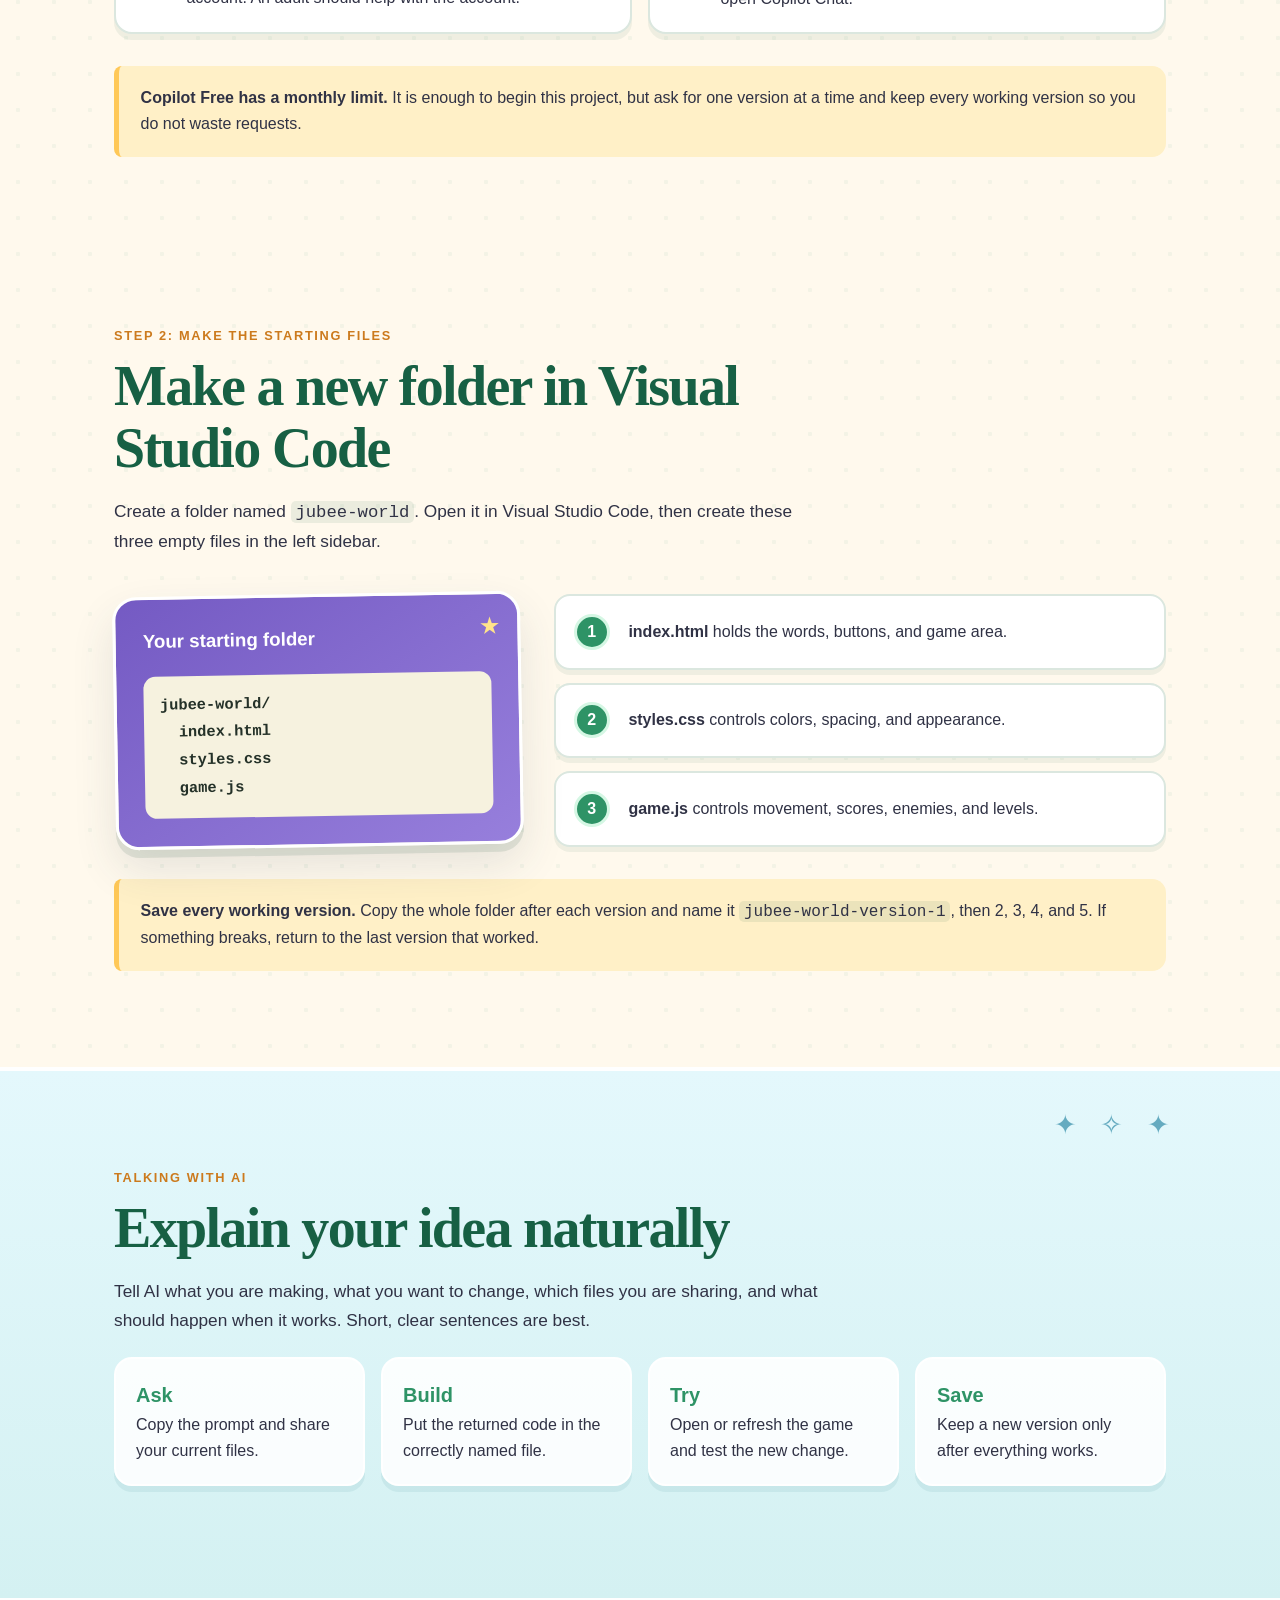
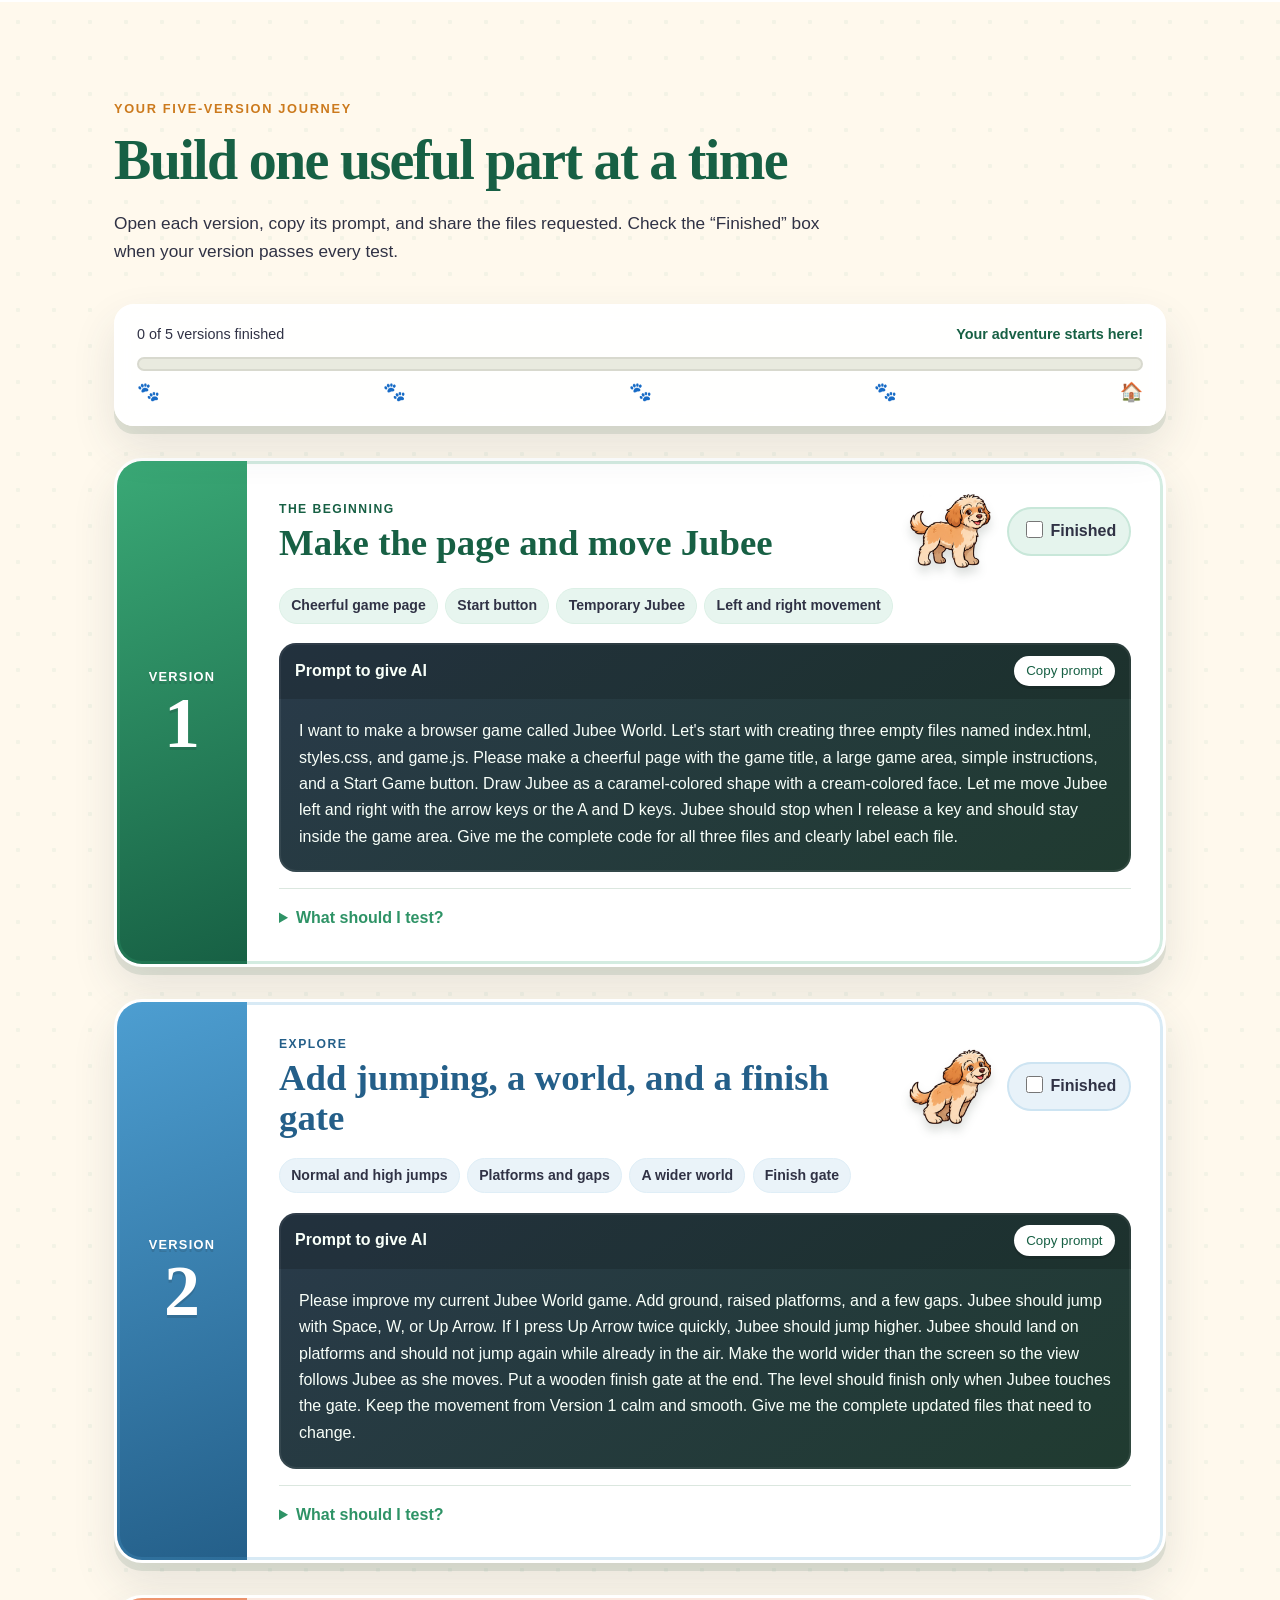
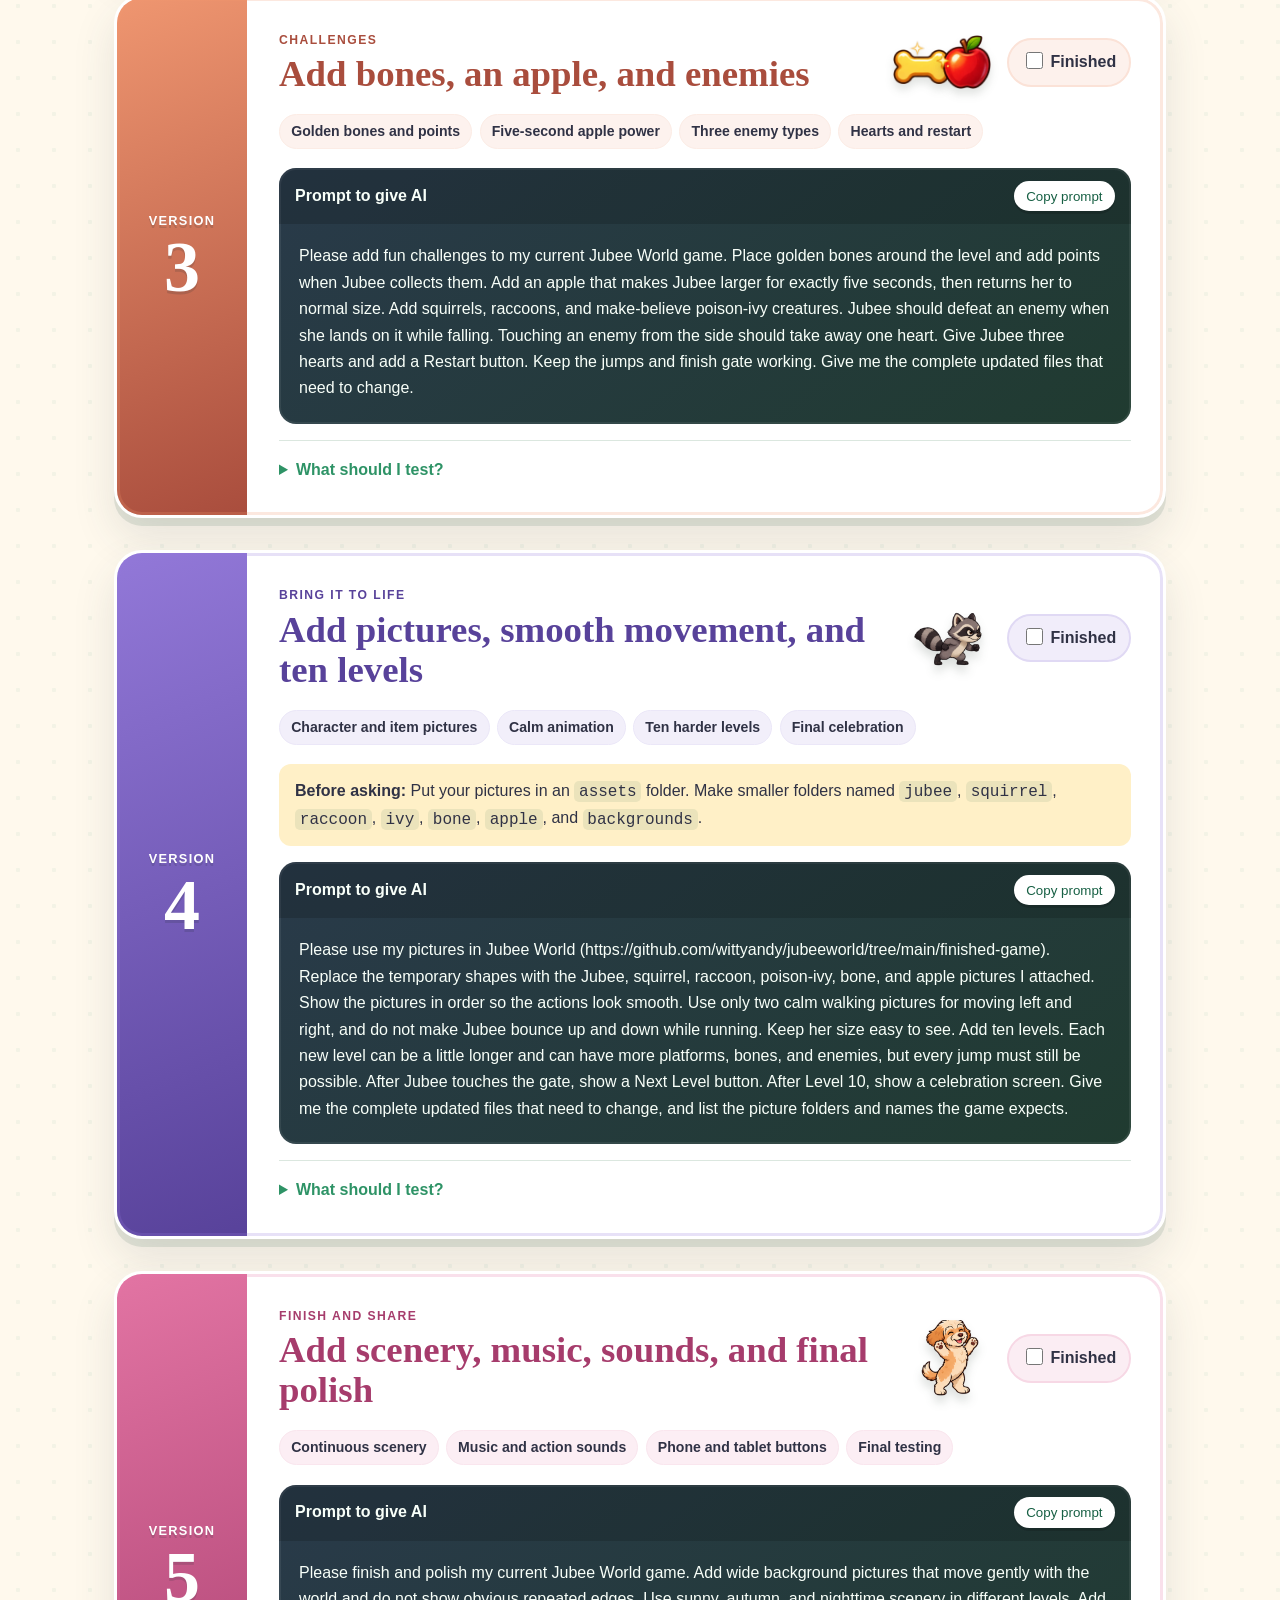
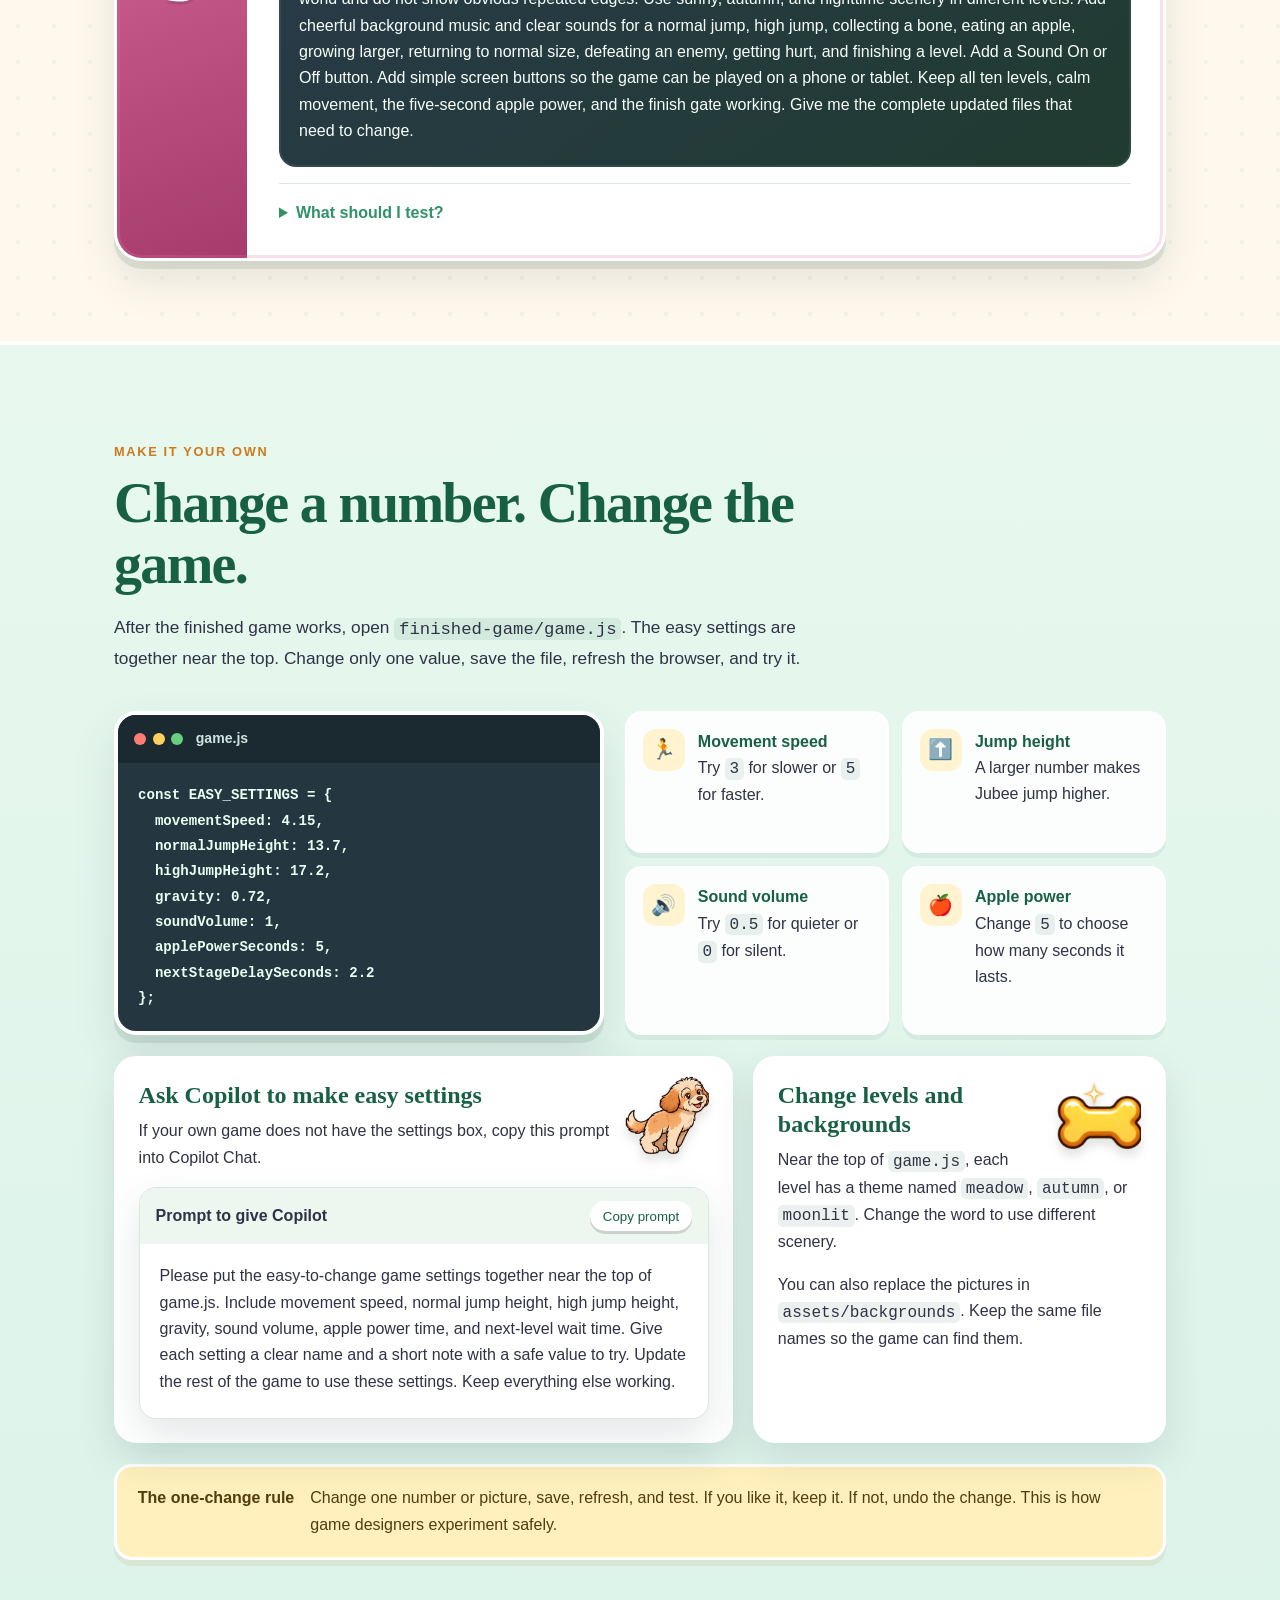
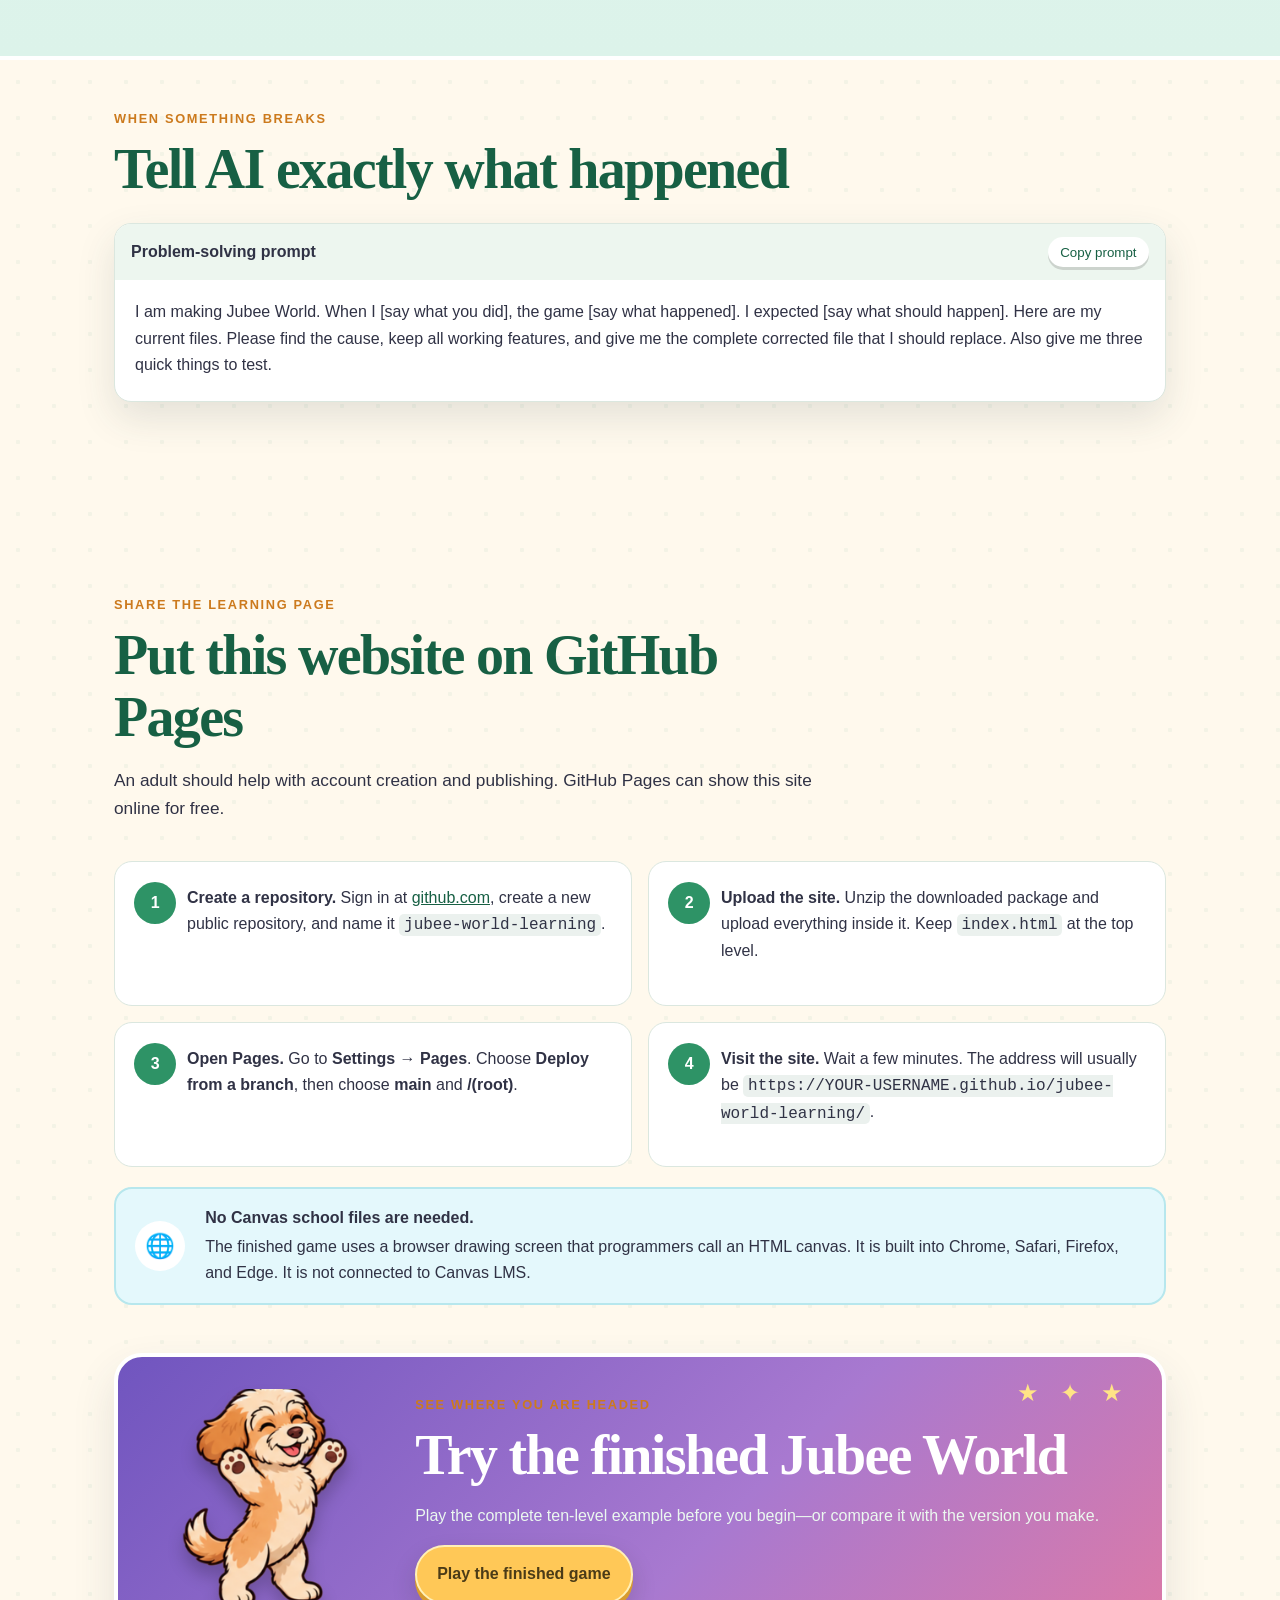
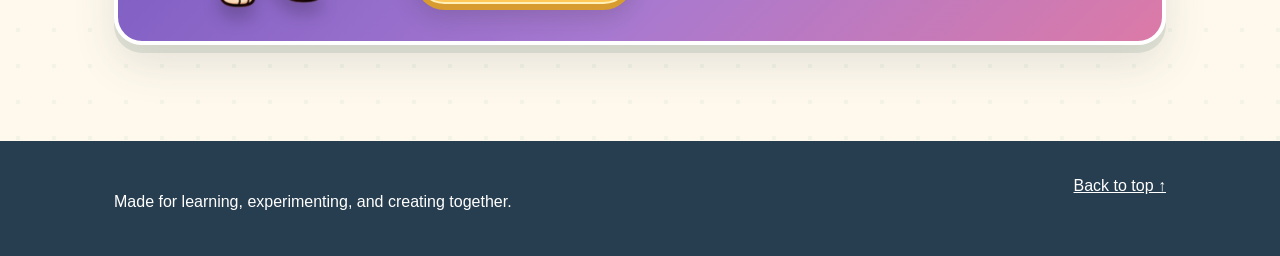
==== commit ca6d0a67: "Update prompt with link to Jubee World assets" ====
--- a/index.html
+++ b/index.html
@@ -187,7 +187,7 @@
           <div class="asset-note"><strong>Before asking:</strong> Put your pictures in an <code>assets</code> folder. Make smaller folders named <code>jubee</code>, <code>squirrel</code>, <code>raccoon</code>, <code>ivy</code>, <code>bone</code>, <code>apple</code>, and <code>backgrounds</code>.</div>
           <div class="prompt-box">
             <div class="prompt-top"><strong>Prompt to give AI</strong><button class="copy-button" type="button">Copy prompt</button></div>
-            <blockquote>Please use my pictures in Jubee World. Replace the temporary shapes with the Jubee, squirrel, raccoon, poison-ivy, bone, and apple pictures I attached. Show the pictures in order so the actions look smooth. Use only two calm walking pictures for moving left and right, and do not make Jubee bounce up and down while running. Keep her size easy to see. Add ten levels. Each new level can be a little longer and can have more platforms, bones, and enemies, but every jump must still be possible. After Jubee touches the gate, show a Next Level button. After Level 10, show a celebration screen. Give me the complete updated files that need to change, and list the picture folders and names the game expects.</blockquote>
+            <blockquote>Please use my pictures in Jubee World (https://github.com/wittyandy/jubeeworld/tree/main/finished-game). Replace the temporary shapes with the Jubee, squirrel, raccoon, poison-ivy, bone, and apple pictures I attached. Show the pictures in order so the actions look smooth. Use only two calm walking pictures for moving left and right, and do not make Jubee bounce up and down while running. Keep her size easy to see. Add ten levels. Each new level can be a little longer and can have more platforms, bones, and enemies, but every jump must still be possible. After Jubee touches the gate, show a Next Level button. After Level 10, show a celebration screen. Give me the complete updated files that need to change, and list the picture folders and names the game expects.</blockquote>
           </div>
           <details><summary>What should I test?</summary><ul><li>Watch Jubee stand, run, jump, and land.</li><li>Make sure running is calm and every picture appears.</li><li>Test the changes between several levels.</li><li>Finish Level 10 and check the celebration.</li></ul></details>
         </div>
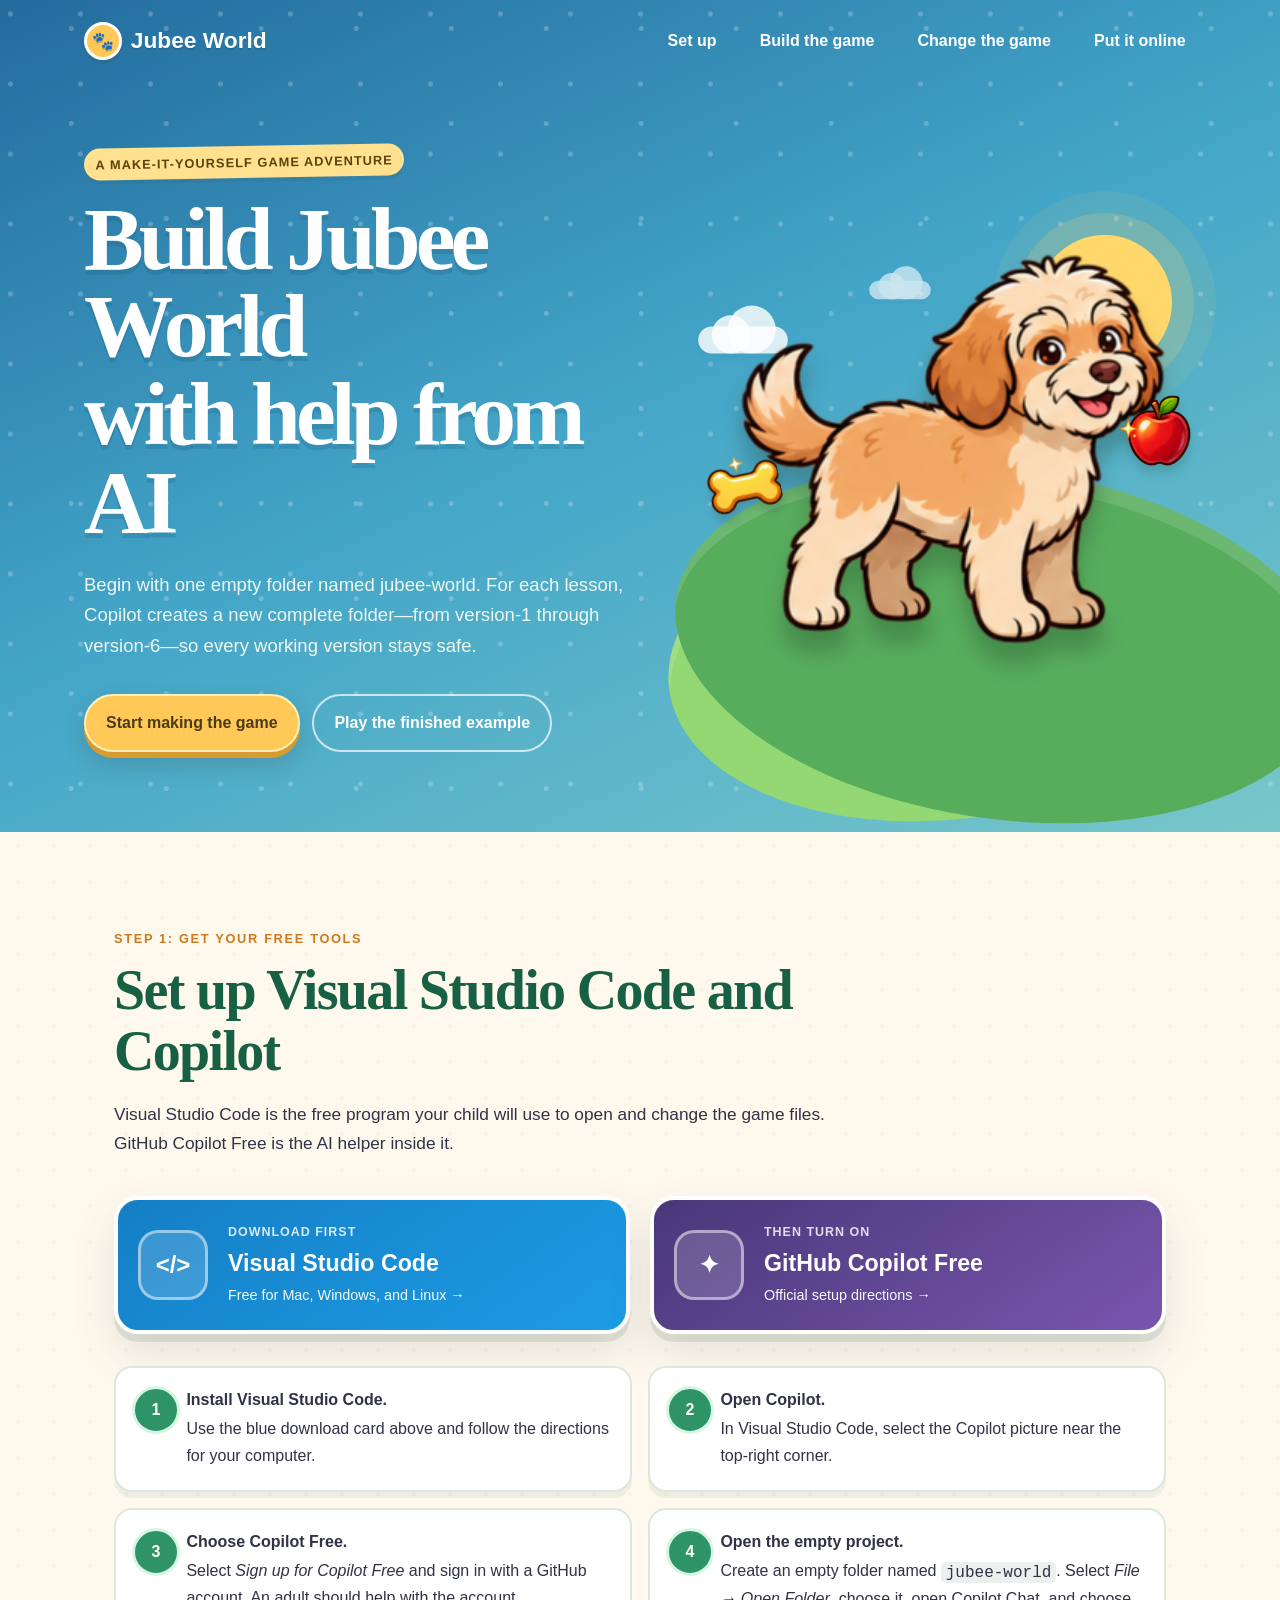
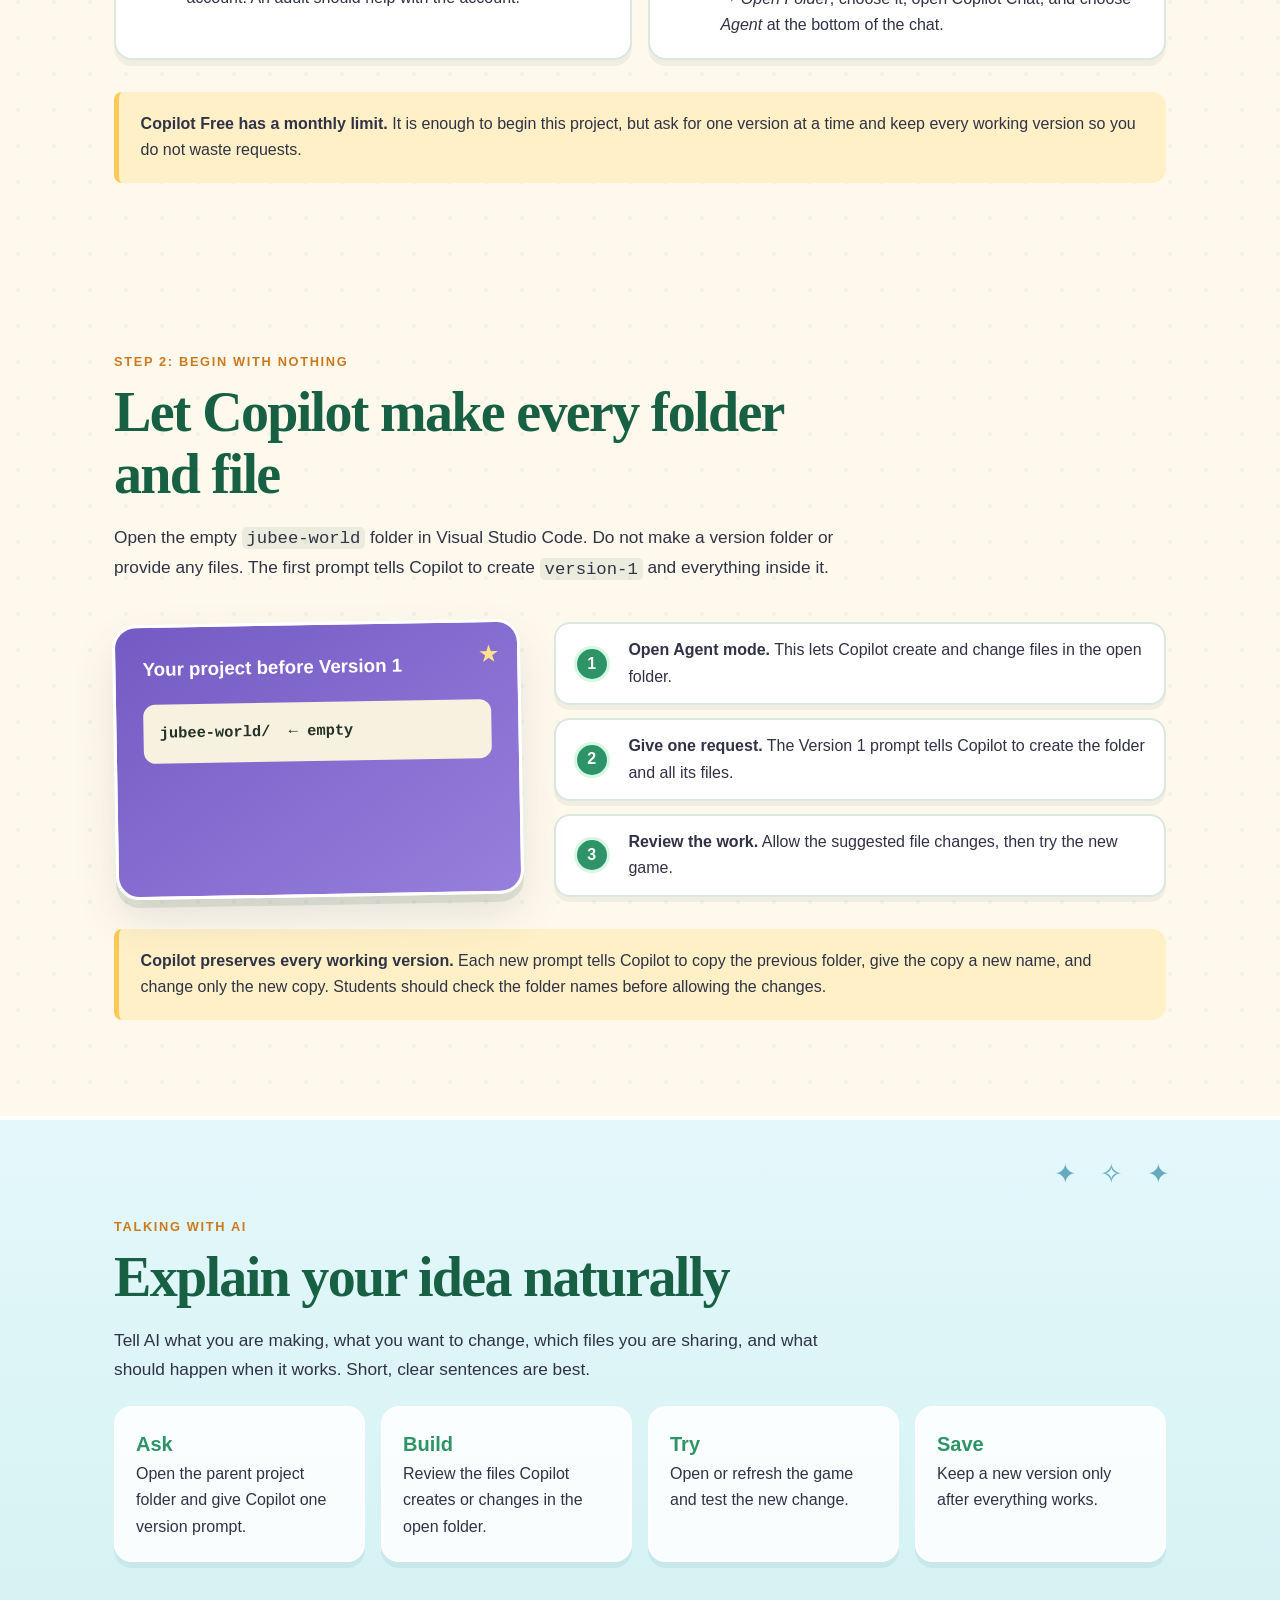
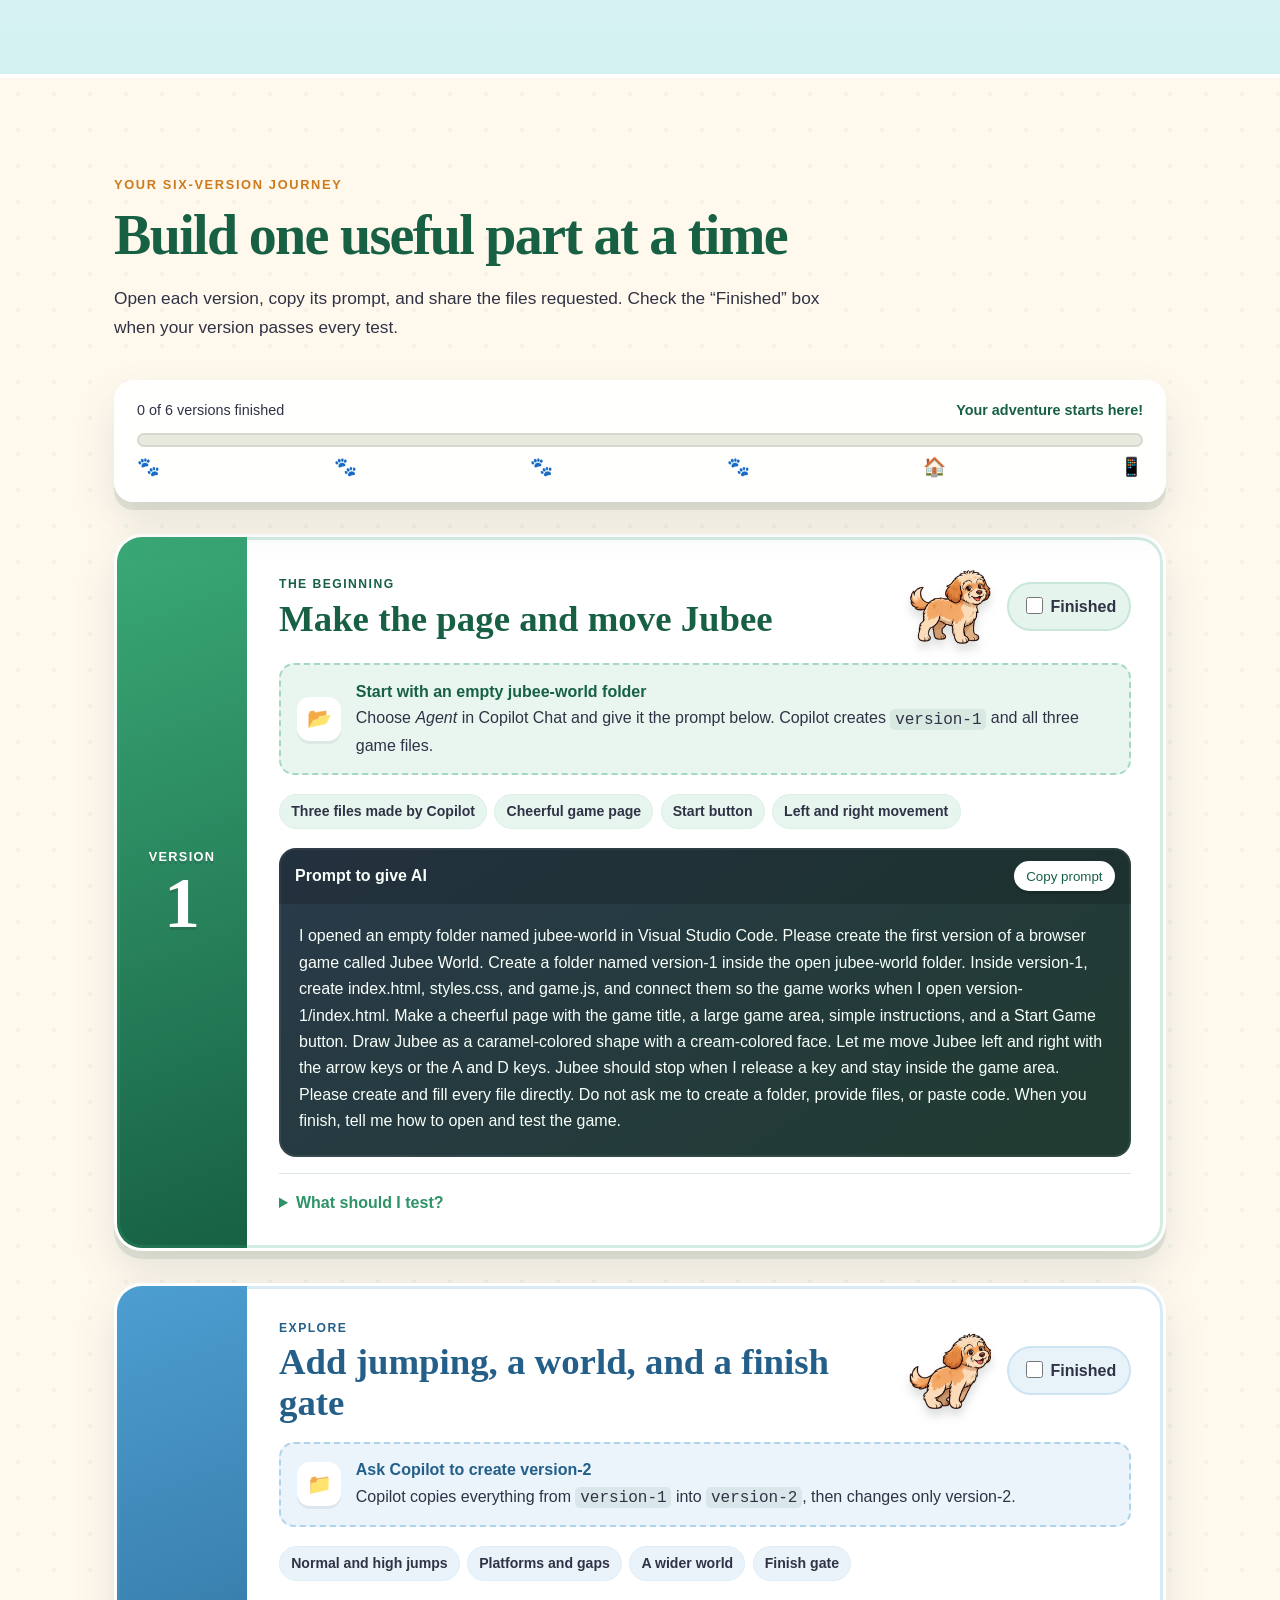
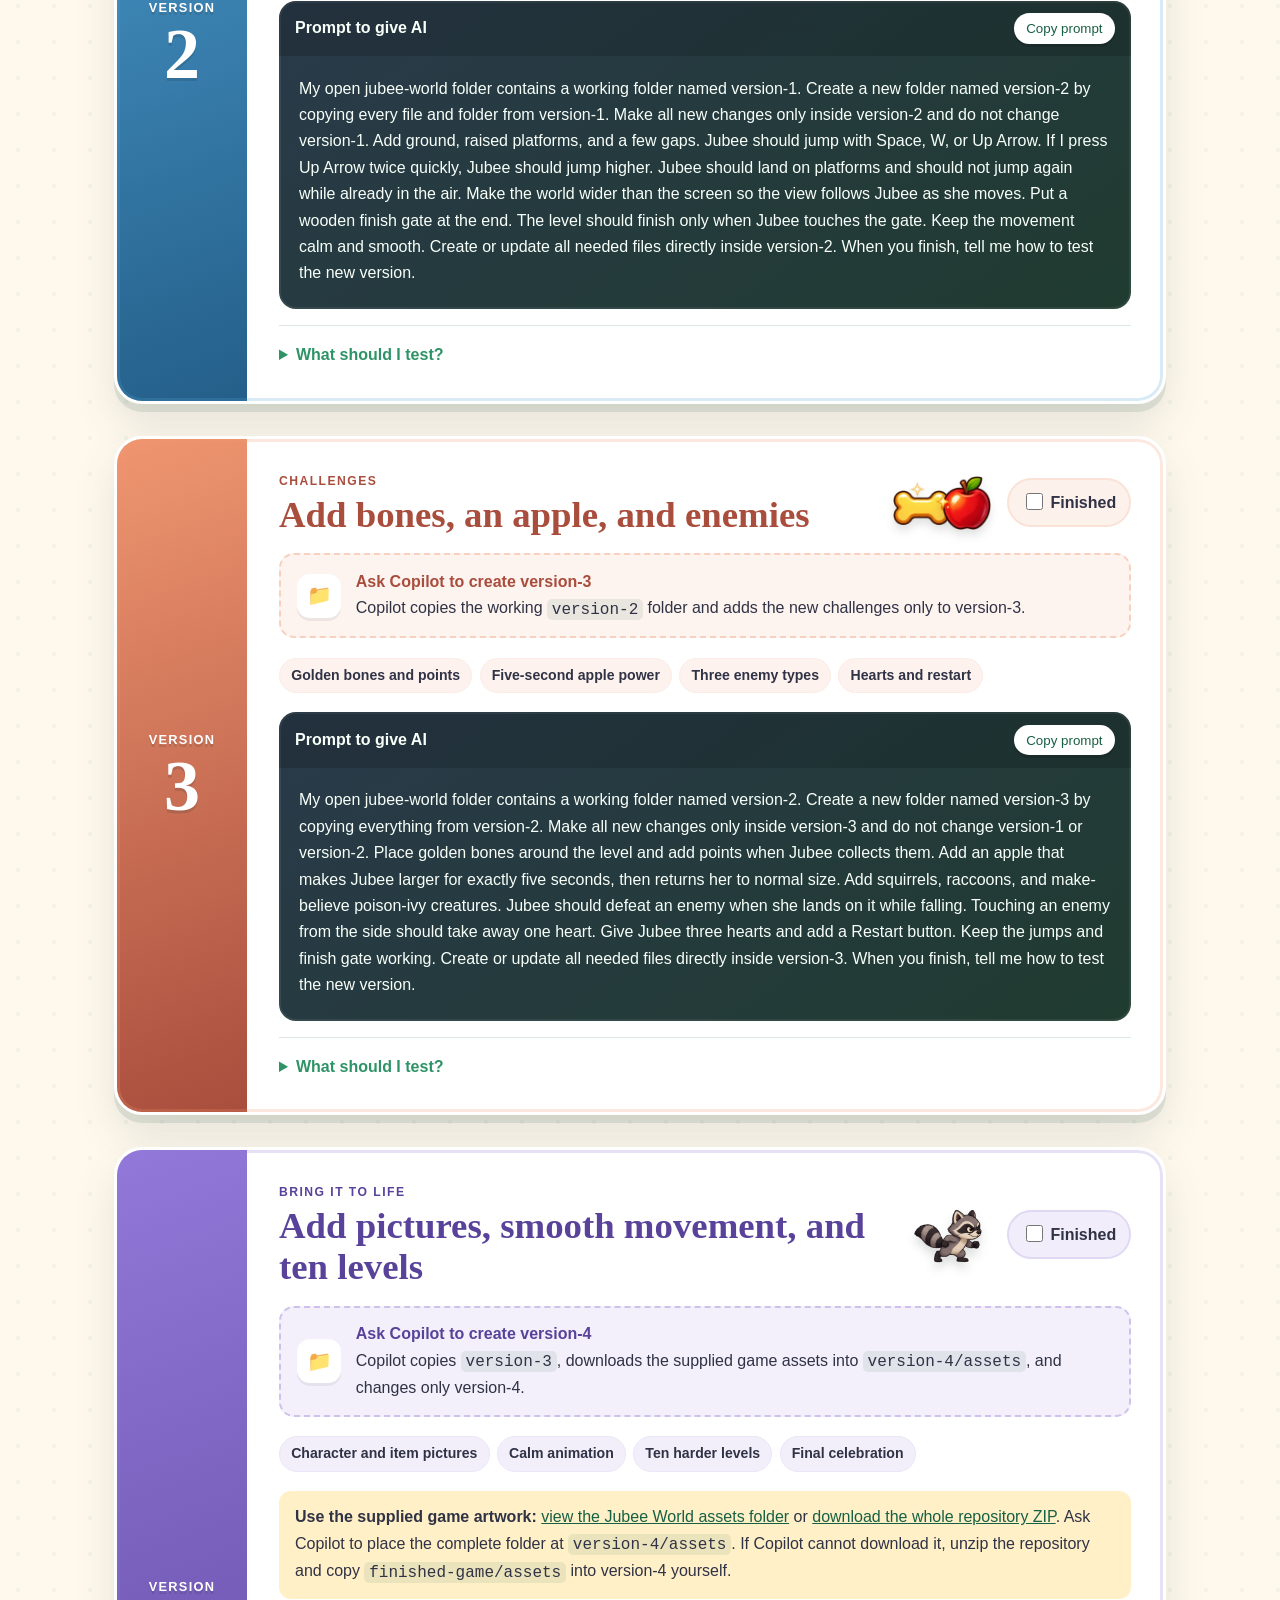
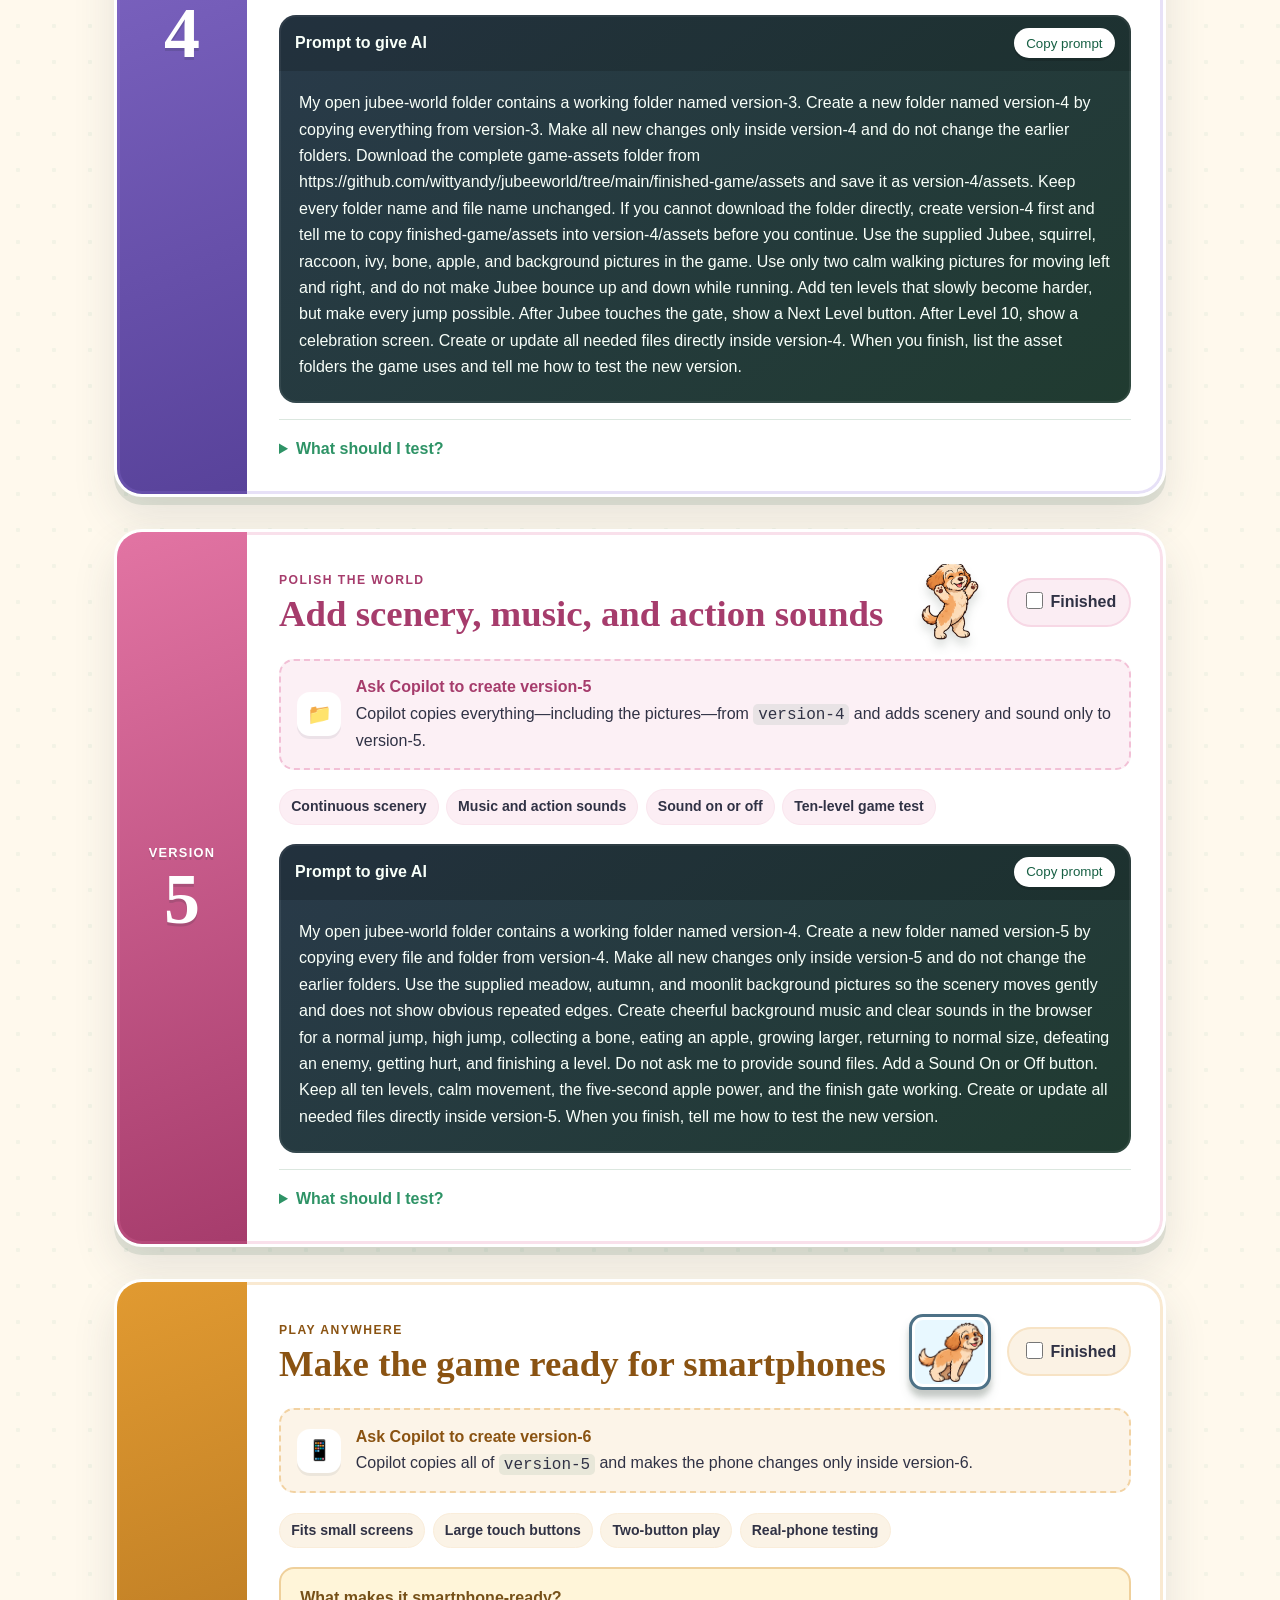
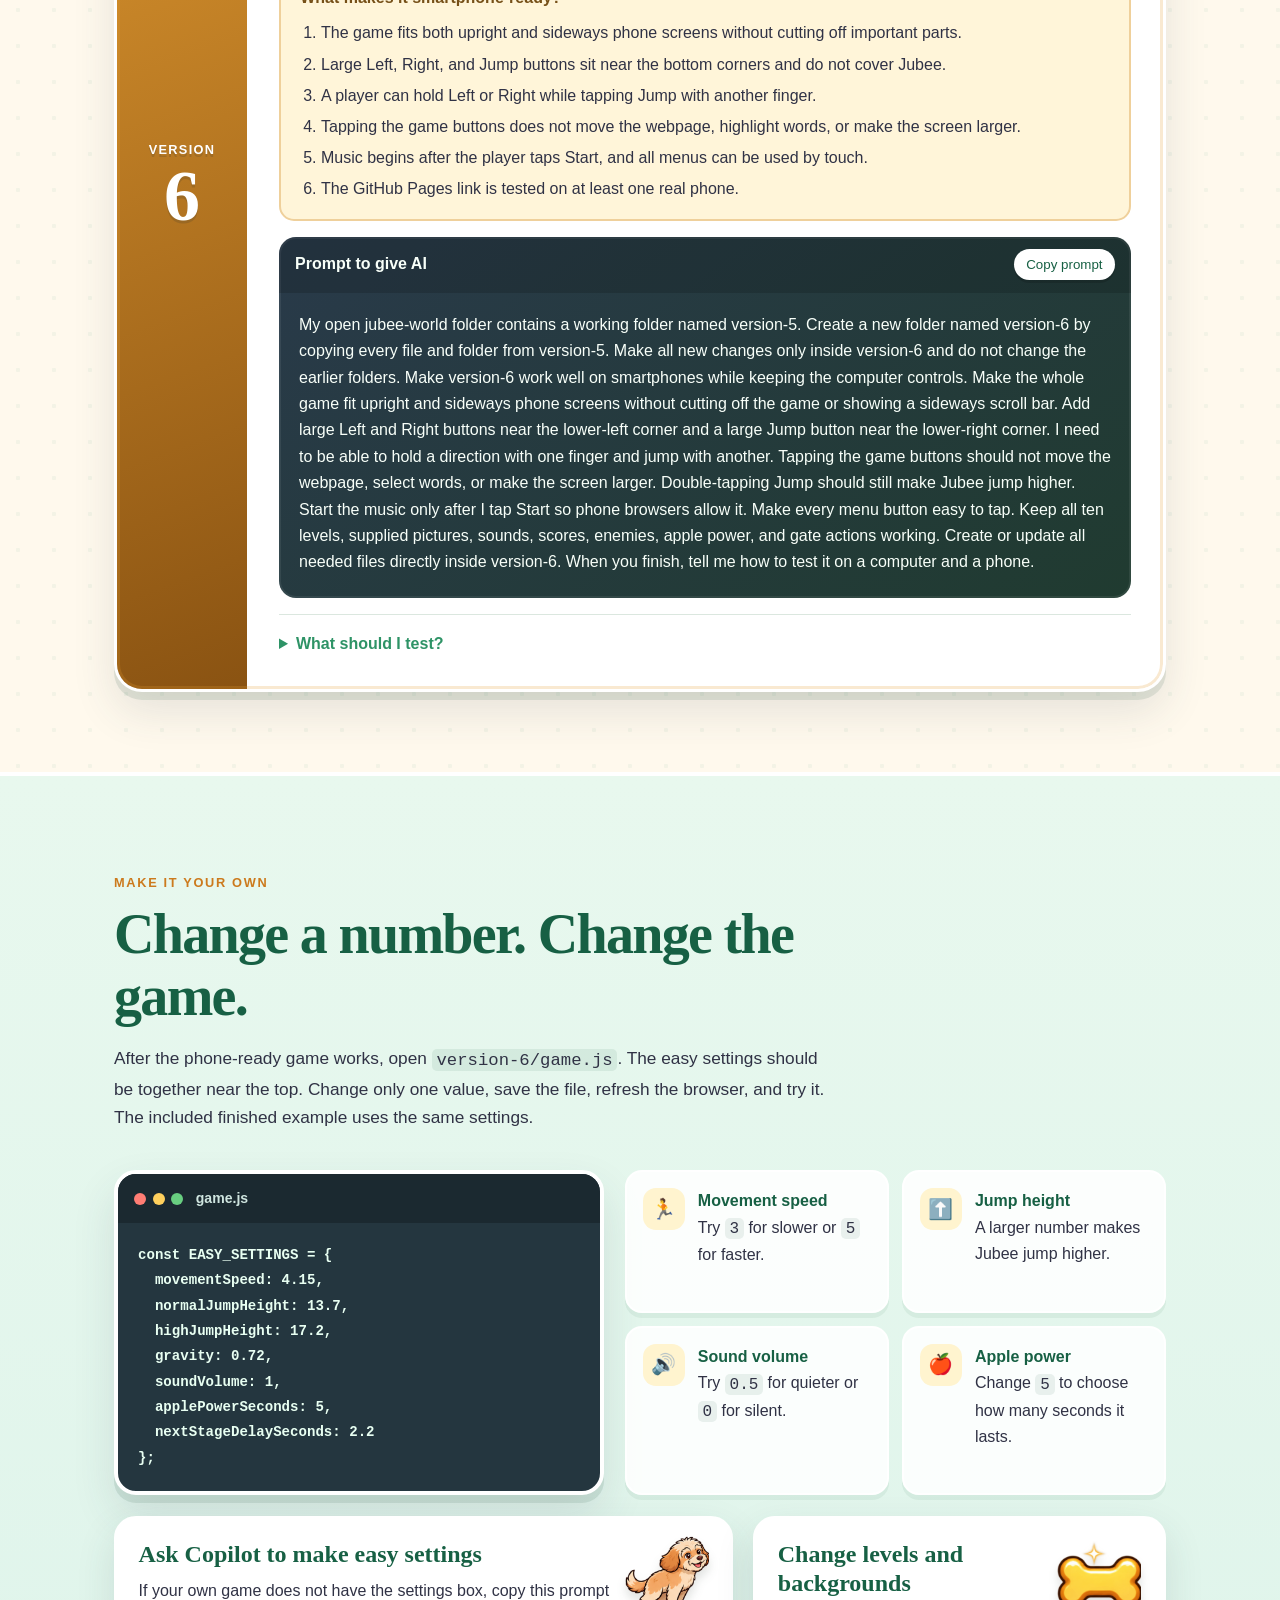
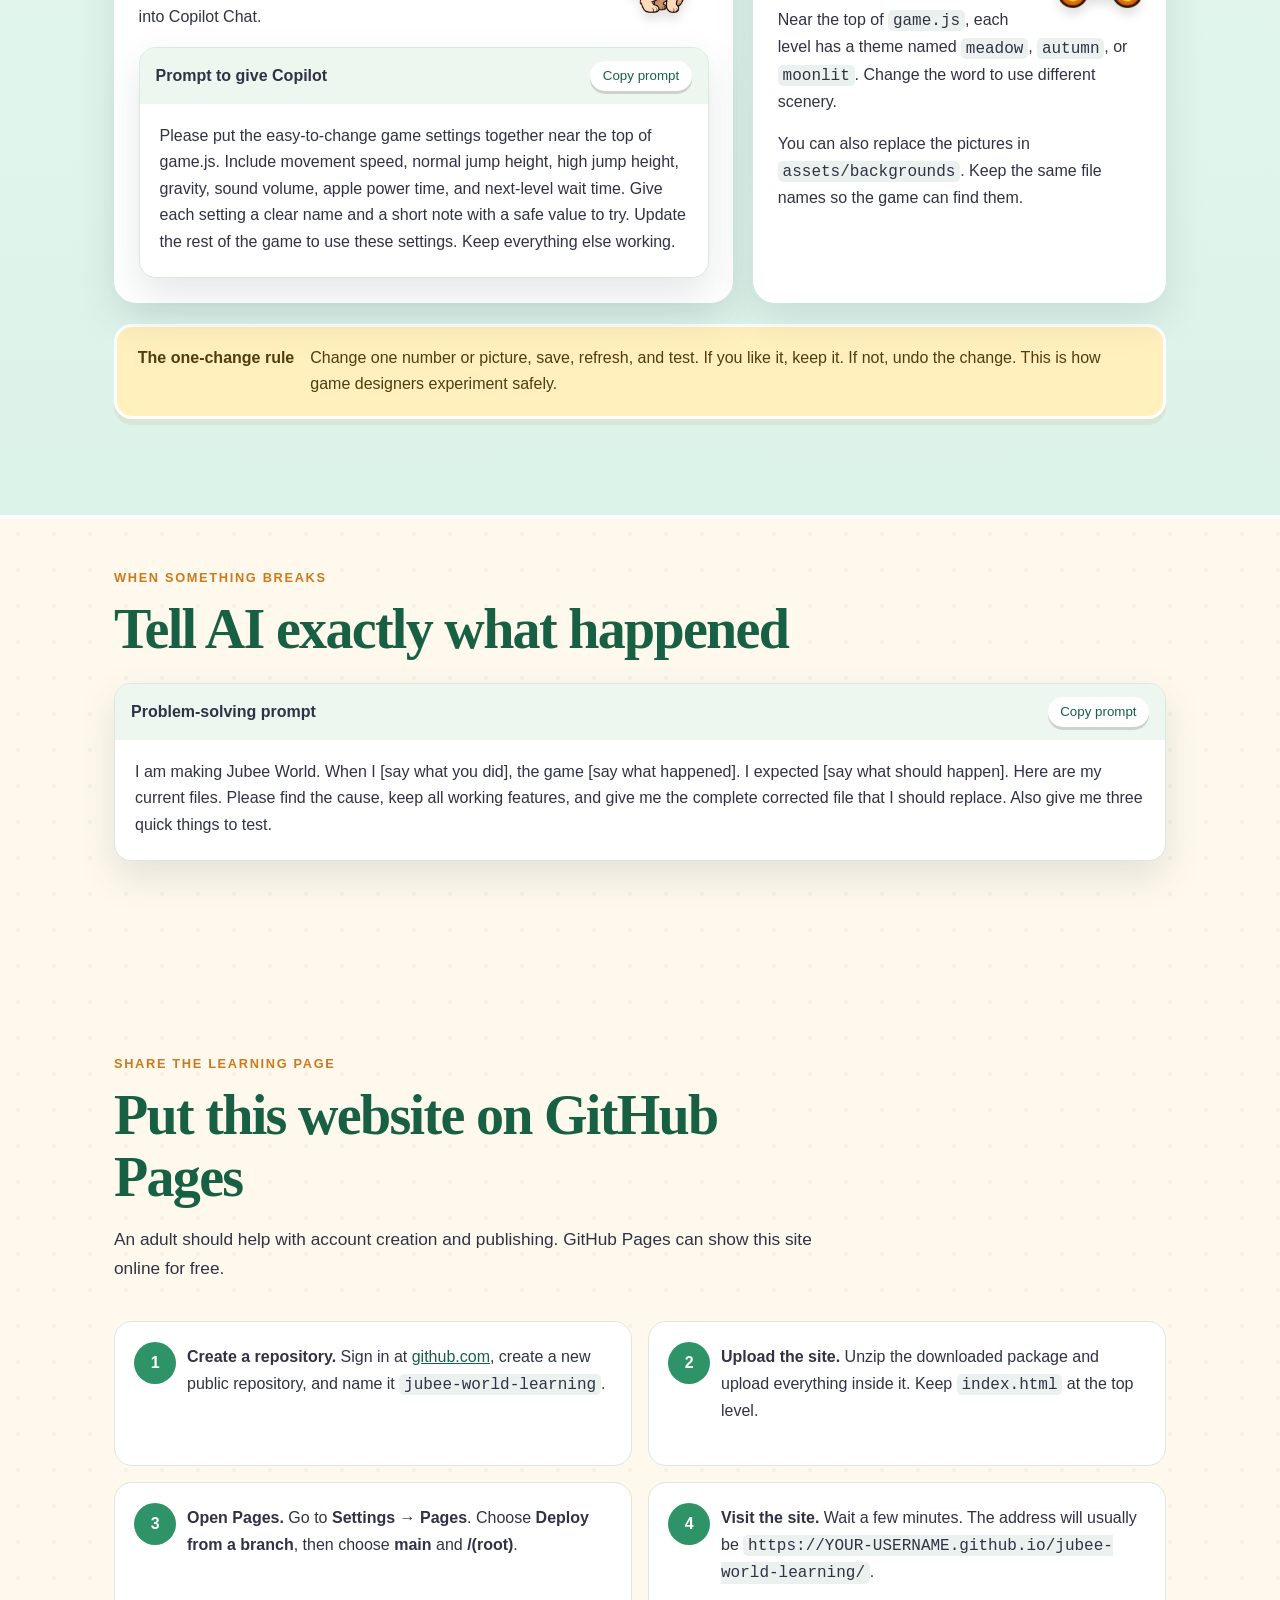
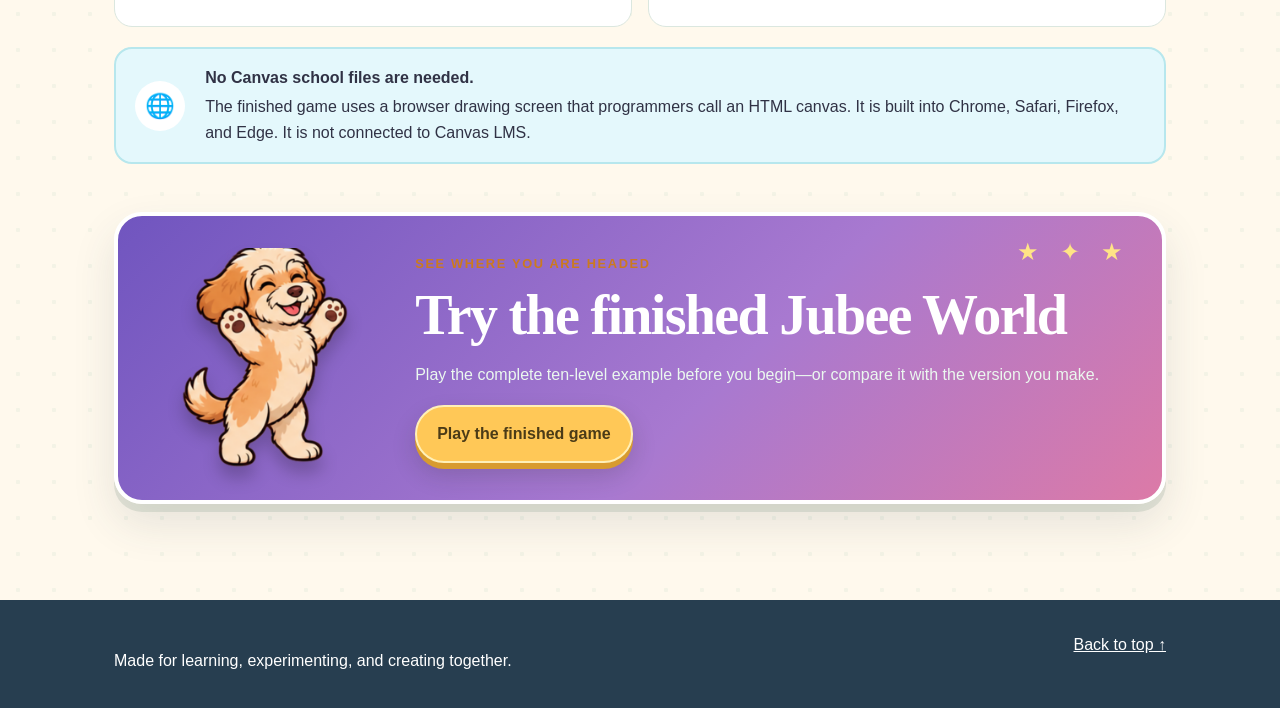
==== commit 93832aea: "Add files via upload" ====
--- a/index.html
+++ b/index.html
@@ -3,12 +3,12 @@
 <head>
   <meta charset="utf-8">
   <meta name="viewport" content="width=device-width, initial-scale=1">
-  <meta name="description" content="Build Jubee World from scratch in five friendly versions with help from AI.">
+  <meta name="description" content="Build Jubee World from scratch in six friendly versions with help from AI.">
   <title>Make Jubee World</title>
   <link rel="stylesheet" href="site.css">
 </head>
 <body>
-  <a class="skip-link" href="#versions">Skip to the five versions</a>
+  <a class="skip-link" href="#versions">Skip to the six versions</a>
 
   <header class="hero">
     <nav class="topbar" aria-label="Main navigation">
@@ -25,7 +25,7 @@
       <div>
         <p class="eyebrow">A make-it-yourself game adventure</p>
         <h1>Build Jubee World<br>with help from AI</h1>
-        <p class="hero-copy">Begin with three empty files. Make one working version at a time. By Version 5, Jubee will run, jump, collect bones, defeat enemies, and travel through ten levels.</p>
+        <p class="hero-copy">Begin with one empty folder named jubee-world. For each lesson, Copilot creates a new complete folder—from version-1 through version-6—so every working version stays safe.</p>
         <div class="hero-actions">
           <a class="button primary" href="#start">Start making the game</a>
           <a class="button secondary" href="finished-game/index.html">Play the finished example</a>
@@ -65,35 +65,32 @@
         <li><strong>Install Visual Studio Code.</strong><span>Use the blue download card above and follow the directions for your computer.</span></li>
         <li><strong>Open Copilot.</strong><span>In Visual Studio Code, select the Copilot picture near the top-right corner.</span></li>
         <li><strong>Choose Copilot Free.</strong><span>Select <em>Sign up for Copilot Free</em> and sign in with a GitHub account. An adult should help with the account.</span></li>
-        <li><strong>Open your game folder.</strong><span>Select <em>File → Open Folder</em>, choose <code>jubee-world</code>, and open Copilot Chat.</span></li>
+        <li><strong>Open the empty project.</strong><span>Create an empty folder named <code>jubee-world</code>. Select <em>File → Open Folder</em>, choose it, open Copilot Chat, and choose <em>Agent</em> at the bottom of the chat.</span></li>
       </ol>
       <aside class="tip"><strong>Copilot Free has a monthly limit.</strong> It is enough to begin this project, but ask for one version at a time and keep every working version so you do not waste requests.</aside>
     </section>
 
     <section class="section intro" id="folder">
       <div class="section-heading">
-        <p class="eyebrow">Step 2: Make the starting files</p>
-        <h2>Make a new folder in Visual Studio Code</h2>
-        <p>Create a folder named <code>jubee-world</code>. Open it in Visual Studio Code, then create these three empty files in the left sidebar.</p>
+        <p class="eyebrow">Step 2: Begin with nothing</p>
+        <h2>Let Copilot make every folder and file</h2>
+        <p>Open the empty <code>jubee-world</code> folder in Visual Studio Code. Do not make a version folder or provide any files. The first prompt tells Copilot to create <code>version-1</code> and everything inside it.</p>
       </div>
 
       <div class="setup-grid">
         <div class="folder-card">
-          <h3>Your starting folder</h3>
-          <pre aria-label="Starting folder and files">jubee-world/
-  index.html
-  styles.css
-  game.js</pre>
+          <h3>Your project before Version 1</h3>
+          <pre aria-label="Empty starting folder">jubee-world/  ← empty</pre>
         </div>
         <div class="file-jobs">
-          <div><span>1</span><p><strong>index.html</strong> holds the words, buttons, and game area.</p></div>
-          <div><span>2</span><p><strong>styles.css</strong> controls colors, spacing, and appearance.</p></div>
-          <div><span>3</span><p><strong>game.js</strong> controls movement, scores, enemies, and levels.</p></div>
+          <div><span>1</span><p><strong>Open Agent mode.</strong> This lets Copilot create and change files in the open folder.</p></div>
+          <div><span>2</span><p><strong>Give one request.</strong> The Version 1 prompt tells Copilot to create the folder and all its files.</p></div>
+          <div><span>3</span><p><strong>Review the work.</strong> Allow the suggested file changes, then try the new game.</p></div>
         </div>
       </div>
 
       <aside class="tip">
-        <strong>Save every working version.</strong> Copy the whole folder after each version and name it <code>jubee-world-version-1</code>, then 2, 3, 4, and 5. If something breaks, return to the last version that worked.
+        <strong>Copilot preserves every working version.</strong> Each new prompt tells Copilot to copy the previous folder, give the copy a new name, and change only the new copy. Students should check the folder names before allowing the changes.
       </aside>
     </section>
 
@@ -104,8 +101,8 @@
         <p>Tell AI what you are making, what you want to change, which files you are sharing, and what should happen when it works. Short, clear sentences are best.</p>
       </div>
       <ol class="work-cycle">
-        <li><span>Ask</span>Copy the prompt and share your current files.</li>
-        <li><span>Build</span>Put the returned code in the correctly named file.</li>
+        <li><span>Ask</span>Open the parent project folder and give Copilot one version prompt.</li>
+        <li><span>Build</span>Review the files Copilot creates or changes in the open folder.</li>
         <li><span>Try</span>Open or refresh the game and test the new change.</li>
         <li><span>Save</span>Keep a new version only after everything works.</li>
       </ol>
@@ -113,15 +110,15 @@
 
     <section class="section versions" id="versions">
       <div class="section-heading">
-        <p class="eyebrow">Your five-version journey</p>
+        <p class="eyebrow">Your six-version journey</p>
         <h2>Build one useful part at a time</h2>
         <p>Open each version, copy its prompt, and share the files requested. Check the “Finished” box when your version passes every test.</p>
       </div>
 
       <div class="adventure-progress" aria-label="Learning progress">
-        <div class="progress-copy"><span id="progress-count">0 of 5 versions finished</span><strong id="progress-cheer">Your adventure starts here!</strong></div>
+        <div class="progress-copy"><span id="progress-count">0 of 6 versions finished</span><strong id="progress-cheer">Your adventure starts here!</strong></div>
         <div class="progress-track" aria-hidden="true"><span id="progress-fill"></span></div>
-        <div class="progress-paws" aria-hidden="true"><span>🐾</span><span>🐾</span><span>🐾</span><span>🐾</span><span>🏠</span></div>
+        <div class="progress-paws" aria-hidden="true"><span>🐾</span><span>🐾</span><span>🐾</span><span>🐾</span><span>🏠</span><span>📱</span></div>
       </div>
 
       <article class="version-card version-one" id="version-1">
@@ -132,12 +129,13 @@
             <img class="version-picture" src="site-assets/jubee-standing.png" alt="Jubee standing">
             <label class="done"><input type="checkbox" data-version="1"> Finished</label>
           </div>
-          <ul class="changes"><li>Cheerful game page</li><li>Start button</li><li>Temporary Jubee</li><li>Left and right movement</li></ul>
-          <div class="prompt-box">
-            <div class="prompt-top"><strong>Prompt to give AI</strong><button class="copy-button" type="button">Copy prompt</button></div>
-            <blockquote>I want to make a browser game called Jubee World. Let's start with creating three empty files named index.html, styles.css, and game.js. Please make a cheerful page with the game title, a large game area, simple instructions, and a Start Game button. Draw Jubee as a caramel-colored shape with a cream-colored face. Let me move Jubee left and right with the arrow keys or the A and D keys. Jubee should stop when I release a key and should stay inside the game area. Give me the complete code for all three files and clearly label each file.</blockquote>
-          </div>
-          <details><summary>What should I test?</summary><ul><li>Open index.html and select Start Game.</li><li>Hold and release each movement key.</li><li>Make sure Jubee stays inside the game area.</li></ul></details>
+          <div class="folder-action"><span aria-hidden="true">📂</span><p><strong>Start with an empty jubee-world folder</strong>Choose <em>Agent</em> in Copilot Chat and give it the prompt below. Copilot creates <code>version-1</code> and all three game files.</p></div>
+          <ul class="changes"><li>Three files made by Copilot</li><li>Cheerful game page</li><li>Start button</li><li>Left and right movement</li></ul>
+          <div class="prompt-box">
+            <div class="prompt-top"><strong>Prompt to give AI</strong><button class="copy-button" type="button">Copy prompt</button></div>
+            <blockquote>I opened an empty folder named jubee-world in Visual Studio Code. Please create the first version of a browser game called Jubee World. Create a folder named version-1 inside the open jubee-world folder. Inside version-1, create index.html, styles.css, and game.js, and connect them so the game works when I open version-1/index.html. Make a cheerful page with the game title, a large game area, simple instructions, and a Start Game button. Draw Jubee as a caramel-colored shape with a cream-colored face. Let me move Jubee left and right with the arrow keys or the A and D keys. Jubee should stop when I release a key and stay inside the game area. Please create and fill every file directly. Do not ask me to create a folder, provide files, or paste code. When you finish, tell me how to open and test the game.</blockquote>
+          </div>
+          <details><summary>What should I test?</summary><ul><li>Check that Copilot created <code>version-1</code>.</li><li>Check that version-1 contains index.html, styles.css, and game.js.</li><li>Open version-1/index.html and select Start Game.</li><li>Hold and release each movement key.</li><li>Make sure Jubee stays inside the game area.</li></ul></details>
         </div>
       </article>
 
@@ -149,10 +147,11 @@
             <img class="version-picture" src="site-assets/jubee-jumping.png" alt="Jubee jumping">
             <label class="done"><input type="checkbox" data-version="2"> Finished</label>
           </div>
+          <div class="folder-action"><span aria-hidden="true">📁</span><p><strong>Ask Copilot to create version-2</strong>Copilot copies everything from <code>version-1</code> into <code>version-2</code>, then changes only version-2.</p></div>
           <ul class="changes"><li>Normal and high jumps</li><li>Platforms and gaps</li><li>A wider world</li><li>Finish gate</li></ul>
           <div class="prompt-box">
             <div class="prompt-top"><strong>Prompt to give AI</strong><button class="copy-button" type="button">Copy prompt</button></div>
-            <blockquote>Please improve my current Jubee World game. Add ground, raised platforms, and a few gaps. Jubee should jump with Space, W, or Up Arrow. If I press Up Arrow twice quickly, Jubee should jump higher. Jubee should land on platforms and should not jump again while already in the air. Make the world wider than the screen so the view follows Jubee as she moves. Put a wooden finish gate at the end. The level should finish only when Jubee touches the gate. Keep the movement from Version 1 calm and smooth. Give me the complete updated files that need to change.</blockquote>
+            <blockquote>My open jubee-world folder contains a working folder named version-1. Create a new folder named version-2 by copying every file and folder from version-1. Make all new changes only inside version-2 and do not change version-1. Add ground, raised platforms, and a few gaps. Jubee should jump with Space, W, or Up Arrow. If I press Up Arrow twice quickly, Jubee should jump higher. Jubee should land on platforms and should not jump again while already in the air. Make the world wider than the screen so the view follows Jubee as she moves. Put a wooden finish gate at the end. The level should finish only when Jubee touches the gate. Keep the movement calm and smooth. Create or update all needed files directly inside version-2. When you finish, tell me how to test the new version.</blockquote>
           </div>
           <details><summary>What should I test?</summary><ul><li>Try every jump key and the double Up Arrow jump.</li><li>Land on every platform and cross every gap.</li><li>Make sure the level ends only when Jubee touches the gate.</li></ul></details>
         </div>
@@ -166,10 +165,11 @@
             <div class="version-picture-group" aria-label="A golden bone and an apple"><img src="site-assets/golden-bone.png" alt="Golden bone"><img src="site-assets/apple.png" alt="Apple"></div>
             <label class="done"><input type="checkbox" data-version="3"> Finished</label>
           </div>
+          <div class="folder-action"><span aria-hidden="true">📁</span><p><strong>Ask Copilot to create version-3</strong>Copilot copies the working <code>version-2</code> folder and adds the new challenges only to version-3.</p></div>
           <ul class="changes"><li>Golden bones and points</li><li>Five-second apple power</li><li>Three enemy types</li><li>Hearts and restart</li></ul>
           <div class="prompt-box">
             <div class="prompt-top"><strong>Prompt to give AI</strong><button class="copy-button" type="button">Copy prompt</button></div>
-            <blockquote>Please add fun challenges to my current Jubee World game. Place golden bones around the level and add points when Jubee collects them. Add an apple that makes Jubee larger for exactly five seconds, then returns her to normal size. Add squirrels, raccoons, and make-believe poison-ivy creatures. Jubee should defeat an enemy when she lands on it while falling. Touching an enemy from the side should take away one heart. Give Jubee three hearts and add a Restart button. Keep the jumps and finish gate working. Give me the complete updated files that need to change.</blockquote>
+            <blockquote>My open jubee-world folder contains a working folder named version-2. Create a new folder named version-3 by copying everything from version-2. Make all new changes only inside version-3 and do not change version-1 or version-2. Place golden bones around the level and add points when Jubee collects them. Add an apple that makes Jubee larger for exactly five seconds, then returns her to normal size. Add squirrels, raccoons, and make-believe poison-ivy creatures. Jubee should defeat an enemy when she lands on it while falling. Touching an enemy from the side should take away one heart. Give Jubee three hearts and add a Restart button. Keep the jumps and finish gate working. Create or update all needed files directly inside version-3. When you finish, tell me how to test the new version.</blockquote>
           </div>
           <details><summary>What should I test?</summary><ul><li>Collect bones and watch the score.</li><li>Eat the apple and count five seconds.</li><li>Defeat every enemy from above and test side contact.</li><li>Lose all hearts, restart, and reach the gate.</li></ul></details>
         </div>
@@ -183,11 +183,12 @@
             <img class="version-picture" src="site-assets/raccoon.png" alt="Raccoon game character">
             <label class="done"><input type="checkbox" data-version="4"> Finished</label>
           </div>
+          <div class="folder-action"><span aria-hidden="true">📁</span><p><strong>Ask Copilot to create version-4</strong>Copilot copies <code>version-3</code>, downloads the supplied game assets into <code>version-4/assets</code>, and changes only version-4.</p></div>
           <ul class="changes"><li>Character and item pictures</li><li>Calm animation</li><li>Ten harder levels</li><li>Final celebration</li></ul>
-          <div class="asset-note"><strong>Before asking:</strong> Put your pictures in an <code>assets</code> folder. Make smaller folders named <code>jubee</code>, <code>squirrel</code>, <code>raccoon</code>, <code>ivy</code>, <code>bone</code>, <code>apple</code>, and <code>backgrounds</code>.</div>
-          <div class="prompt-box">
-            <div class="prompt-top"><strong>Prompt to give AI</strong><button class="copy-button" type="button">Copy prompt</button></div>
-            <blockquote>Please use my pictures in Jubee World (https://github.com/wittyandy/jubeeworld/tree/main/finished-game). Replace the temporary shapes with the Jubee, squirrel, raccoon, poison-ivy, bone, and apple pictures I attached. Show the pictures in order so the actions look smooth. Use only two calm walking pictures for moving left and right, and do not make Jubee bounce up and down while running. Keep her size easy to see. Add ten levels. Each new level can be a little longer and can have more platforms, bones, and enemies, but every jump must still be possible. After Jubee touches the gate, show a Next Level button. After Level 10, show a celebration screen. Give me the complete updated files that need to change, and list the picture folders and names the game expects.</blockquote>
+          <div class="asset-note"><strong>Use the supplied game artwork:</strong> <a href="https://github.com/wittyandy/jubeeworld/tree/main/finished-game/assets" target="_blank" rel="noopener">view the Jubee World assets folder</a> or <a href="https://github.com/wittyandy/jubeeworld/archive/refs/heads/main.zip">download the whole repository ZIP</a>. Ask Copilot to place the complete folder at <code>version-4/assets</code>. If Copilot cannot download it, unzip the repository and copy <code>finished-game/assets</code> into version-4 yourself.</div>
+          <div class="prompt-box">
+            <div class="prompt-top"><strong>Prompt to give AI</strong><button class="copy-button" type="button">Copy prompt</button></div>
+            <blockquote>My open jubee-world folder contains a working folder named version-3. Create a new folder named version-4 by copying everything from version-3. Make all new changes only inside version-4 and do not change the earlier folders. Download the complete game-assets folder from https://github.com/wittyandy/jubeeworld/tree/main/finished-game/assets and save it as version-4/assets. Keep every folder name and file name unchanged. If you cannot download the folder directly, create version-4 first and tell me to copy finished-game/assets into version-4/assets before you continue. Use the supplied Jubee, squirrel, raccoon, ivy, bone, apple, and background pictures in the game. Use only two calm walking pictures for moving left and right, and do not make Jubee bounce up and down while running. Add ten levels that slowly become harder, but make every jump possible. After Jubee touches the gate, show a Next Level button. After Level 10, show a celebration screen. Create or update all needed files directly inside version-4. When you finish, list the asset folders the game uses and tell me how to test the new version.</blockquote>
           </div>
           <details><summary>What should I test?</summary><ul><li>Watch Jubee stand, run, jump, and land.</li><li>Make sure running is calm and every picture appears.</li><li>Test the changes between several levels.</li><li>Finish Level 10 and check the celebration.</li></ul></details>
         </div>
@@ -197,16 +198,46 @@
         <div class="version-side"><span>Version</span><strong>5</strong></div>
         <div class="version-main">
           <div class="version-title">
-            <div><p class="tag">Finish and share</p><h3>Add scenery, music, sounds, and final polish</h3></div>
+            <div><p class="tag">Polish the world</p><h3>Add scenery, music, and action sounds</h3></div>
             <img class="version-picture" src="site-assets/jubee-celebrating.png" alt="Jubee celebrating">
             <label class="done"><input type="checkbox" data-version="5"> Finished</label>
           </div>
-          <ul class="changes"><li>Continuous scenery</li><li>Music and action sounds</li><li>Phone and tablet buttons</li><li>Final testing</li></ul>
-          <div class="prompt-box">
-            <div class="prompt-top"><strong>Prompt to give AI</strong><button class="copy-button" type="button">Copy prompt</button></div>
-            <blockquote>Please finish and polish my current Jubee World game. Add wide background pictures that move gently with the world and do not show obvious repeated edges. Use sunny, autumn, and nighttime scenery in different levels. Add cheerful background music and clear sounds for a normal jump, high jump, collecting a bone, eating an apple, growing larger, returning to normal size, defeating an enemy, getting hurt, and finishing a level. Add a Sound On or Off button. Add simple screen buttons so the game can be played on a phone or tablet. Keep all ten levels, calm movement, the five-second apple power, and the finish gate working. Give me the complete updated files that need to change.</blockquote>
-          </div>
-          <details><summary>What should I test?</summary><ul><li>Play all ten levels.</li><li>Check movement, jumps, platforms, items, enemies, hearts, gates, and sounds.</li><li>Turn sound off and on.</li><li>Try the game at different window sizes.</li></ul></details>
+          <div class="folder-action"><span aria-hidden="true">📁</span><p><strong>Ask Copilot to create version-5</strong>Copilot copies everything—including the pictures—from <code>version-4</code> and adds scenery and sound only to version-5.</p></div>
+          <ul class="changes"><li>Continuous scenery</li><li>Music and action sounds</li><li>Sound on or off</li><li>Ten-level game test</li></ul>
+          <div class="prompt-box">
+            <div class="prompt-top"><strong>Prompt to give AI</strong><button class="copy-button" type="button">Copy prompt</button></div>
+            <blockquote>My open jubee-world folder contains a working folder named version-4. Create a new folder named version-5 by copying every file and folder from version-4. Make all new changes only inside version-5 and do not change the earlier folders. Use the supplied meadow, autumn, and moonlit background pictures so the scenery moves gently and does not show obvious repeated edges. Create cheerful background music and clear sounds in the browser for a normal jump, high jump, collecting a bone, eating an apple, growing larger, returning to normal size, defeating an enemy, getting hurt, and finishing a level. Do not ask me to provide sound files. Add a Sound On or Off button. Keep all ten levels, calm movement, the five-second apple power, and the finish gate working. Create or update all needed files directly inside version-5. When you finish, tell me how to test the new version.</blockquote>
+          </div>
+          <details><summary>What should I test?</summary><ul><li>Play all ten levels on a computer.</li><li>Check movement, jumps, platforms, items, enemies, hearts, gates, and sounds.</li><li>Turn sound off and on.</li><li>Make sure the music does not cover the action sounds.</li></ul></details>
+        </div>
+      </article>
+
+      <article class="version-card version-six" id="version-6">
+        <div class="version-side"><span>Version</span><strong>6</strong></div>
+        <div class="version-main">
+          <div class="version-title">
+            <div><p class="tag">Play anywhere</p><h3>Make the game ready for smartphones</h3></div>
+            <img class="version-picture phone-picture" src="site-assets/jubee-jumping.png" alt="Jubee jumping on a smartphone-ready game">
+            <label class="done"><input type="checkbox" data-version="6"> Finished</label>
+          </div>
+          <div class="folder-action"><span aria-hidden="true">📱</span><p><strong>Ask Copilot to create version-6</strong>Copilot copies all of <code>version-5</code> and makes the phone changes only inside version-6.</p></div>
+          <ul class="changes"><li>Fits small screens</li><li>Large touch buttons</li><li>Two-button play</li><li>Real-phone testing</li></ul>
+          <div class="phone-tasks">
+            <strong>What makes it smartphone-ready?</strong>
+            <ol>
+              <li>The game fits both upright and sideways phone screens without cutting off important parts.</li>
+              <li>Large Left, Right, and Jump buttons sit near the bottom corners and do not cover Jubee.</li>
+              <li>A player can hold Left or Right while tapping Jump with another finger.</li>
+              <li>Tapping the game buttons does not move the webpage, highlight words, or make the screen larger.</li>
+              <li>Music begins after the player taps Start, and all menus can be used by touch.</li>
+              <li>The GitHub Pages link is tested on at least one real phone.</li>
+            </ol>
+          </div>
+          <div class="prompt-box">
+            <div class="prompt-top"><strong>Prompt to give AI</strong><button class="copy-button" type="button">Copy prompt</button></div>
+            <blockquote>My open jubee-world folder contains a working folder named version-5. Create a new folder named version-6 by copying every file and folder from version-5. Make all new changes only inside version-6 and do not change the earlier folders. Make version-6 work well on smartphones while keeping the computer controls. Make the whole game fit upright and sideways phone screens without cutting off the game or showing a sideways scroll bar. Add large Left and Right buttons near the lower-left corner and a large Jump button near the lower-right corner. I need to be able to hold a direction with one finger and jump with another. Tapping the game buttons should not move the webpage, select words, or make the screen larger. Double-tapping Jump should still make Jubee jump higher. Start the music only after I tap Start so phone browsers allow it. Make every menu button easy to tap. Keep all ten levels, supplied pictures, sounds, scores, enemies, apple power, and gate actions working. Create or update all needed files directly inside version-6. When you finish, tell me how to test it on a computer and a phone.</blockquote>
+          </div>
+          <details><summary>What should I test?</summary><ul><li>Check that Copilot created <code>version-6</code> without changing version-5.</li><li>Make the browser window narrow and try the game upright and sideways.</li><li>Hold Left or Right while tapping Jump with a second finger.</li><li>Double-tap Jump and check the high jump.</li><li>Touch every Start, Sound, Next Level, and Restart button.</li><li>Make sure the page stays still while using the game buttons.</li><li>Publish version-6 and play its GitHub Pages link on a real phone.</li></ul></details>
         </div>
       </article>
     </section>
@@ -215,7 +246,7 @@
       <div class="section-heading">
         <p class="eyebrow">Make it your own</p>
         <h2>Change a number. Change the game.</h2>
-        <p>After the finished game works, open <code>finished-game/game.js</code>. The easy settings are together near the top. Change only one value, save the file, refresh the browser, and try it.</p>
+        <p>After the phone-ready game works, open <code>version-6/game.js</code>. The easy settings should be together near the top. Change only one value, save the file, refresh the browser, and try it. The included finished example uses the same settings.</p>
       </div>
       <div class="settings-demo">
         <div class="code-window">
--- a/site.css
+++ b/site.css
@@ -122,10 +122,15 @@
 .version-three { --accent: #ef9670; --accent-dark: #a94d3d; }
 .version-four { --accent: #9278d8; --accent-dark: #58429a; }
 .version-five { --accent: #e274a3; --accent-dark: #a63c6c; }
+.version-six { --accent: #e19a31; --accent-dark: #8a5312; }
 .version-side { display: flex; flex-direction: column; align-items: center; justify-content: center; color: white; background: linear-gradient(160deg, var(--accent), var(--accent-dark)); text-shadow: 0 3px 0 rgba(30,45,50,.16); }
 .version-side span { font-size: .8rem; font-weight: 900; letter-spacing: .1em; text-transform: uppercase; }
 .version-side strong { font: 700 4.5rem/1 Georgia, serif; }
 .version-main { padding: 2rem; }
+.folder-action { display: grid; grid-template-columns: 46px 1fr; align-items: center; gap: .8rem; margin: 1.15rem 0; padding: .85rem 1rem; background: color-mix(in srgb, var(--accent) 11%, white); border: 2px dashed color-mix(in srgb, var(--accent) 45%, white); border-radius: 15px; }
+.folder-action > span { display: grid; width: 44px; aspect-ratio: 1; place-items: center; background: white; border-radius: 13px; font-size: 1.25rem; box-shadow: 0 3px 0 rgba(49,66,80,.08); }
+.folder-action p { margin: 0; }
+.folder-action strong { display: block; color: var(--accent-dark); }
 .version-title { display: grid; grid-template-columns: minmax(0,1fr) auto auto; align-items: center; gap: 1rem; }
 .version-title h3 { margin: 0; color: var(--accent-dark); font: 700 clamp(1.55rem, 3vw, 2.3rem)/1.1 Georgia, serif; }
 .tag { margin: 0 0 .25rem; color: var(--accent-dark); font-size: .76rem; font-weight: 900; letter-spacing: .12em; text-transform: uppercase; }
@@ -150,6 +155,11 @@
 details { margin-top: 1rem; border-top: 1px solid var(--line); }
 summary { padding-top: 1rem; color: var(--green); font-weight: 900; cursor: pointer; }
 .asset-note { margin: 1rem 0; padding: .85rem 1rem; background: #fff0c7; border-radius: 12px; }
+.phone-picture { padding: 5px; background: #e8f8ff; border: 3px solid #4d7186; border-radius: 14px; box-shadow: inset 0 0 0 3px white, 0 7px 5px rgba(39,58,45,.14); }
+.phone-tasks { margin: 1rem 0; padding: 1rem 1.2rem; background: #fff5d9; border: 2px solid #efd09b; border-radius: 15px; }
+.phone-tasks > strong { color: #765018; }
+.phone-tasks ol { margin: .55rem 0 0; padding-left: 1.3rem; }
+.phone-tasks li + li { margin-top: .3rem; }
 
 .customize { max-width: none; padding-left: max(1.5rem, calc((100% - 1100px)/2 + 1.5rem)); padding-right: max(1.5rem, calc((100% - 1100px)/2 + 1.5rem)); background: linear-gradient(180deg, #e8f8ee, #dcf3ea); border-block: 4px solid white; }
 .settings-demo { display: grid; grid-template-columns: .95fr 1.05fr; align-items: stretch; gap: 1.3rem; }
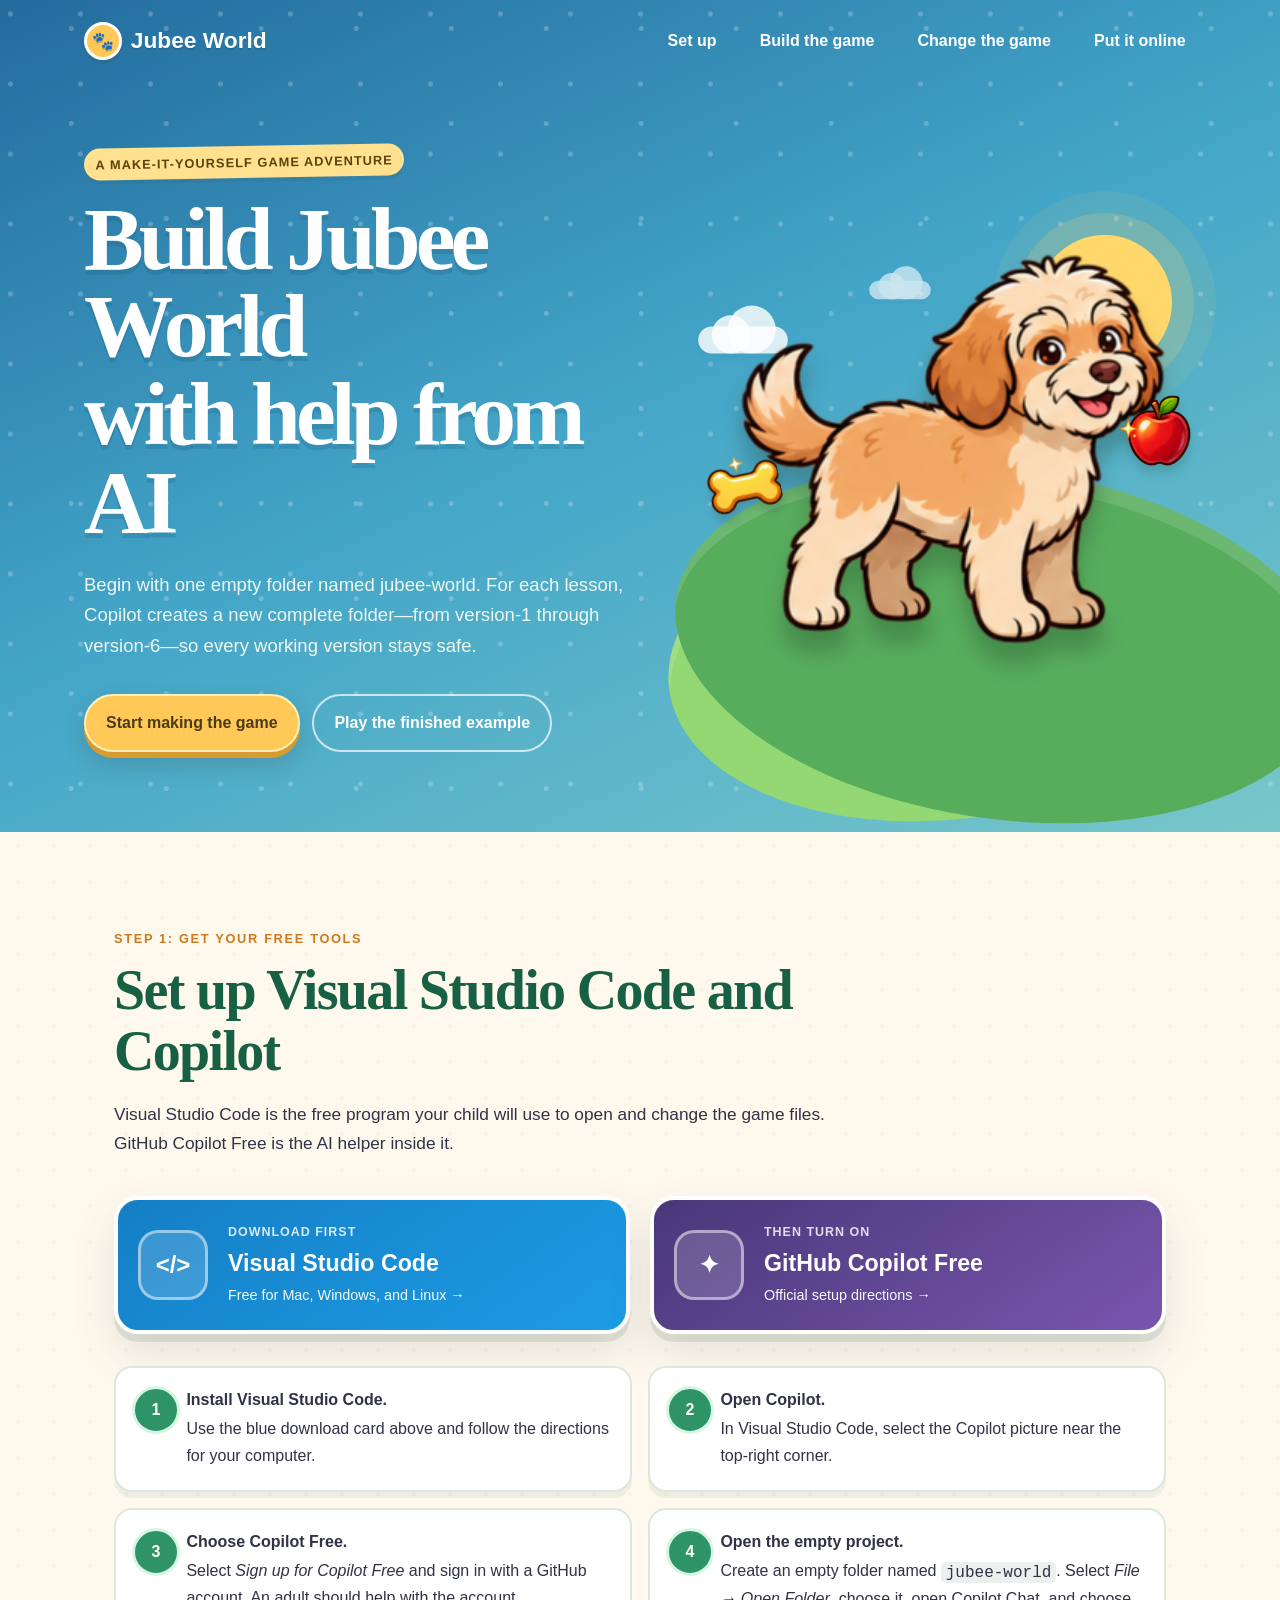
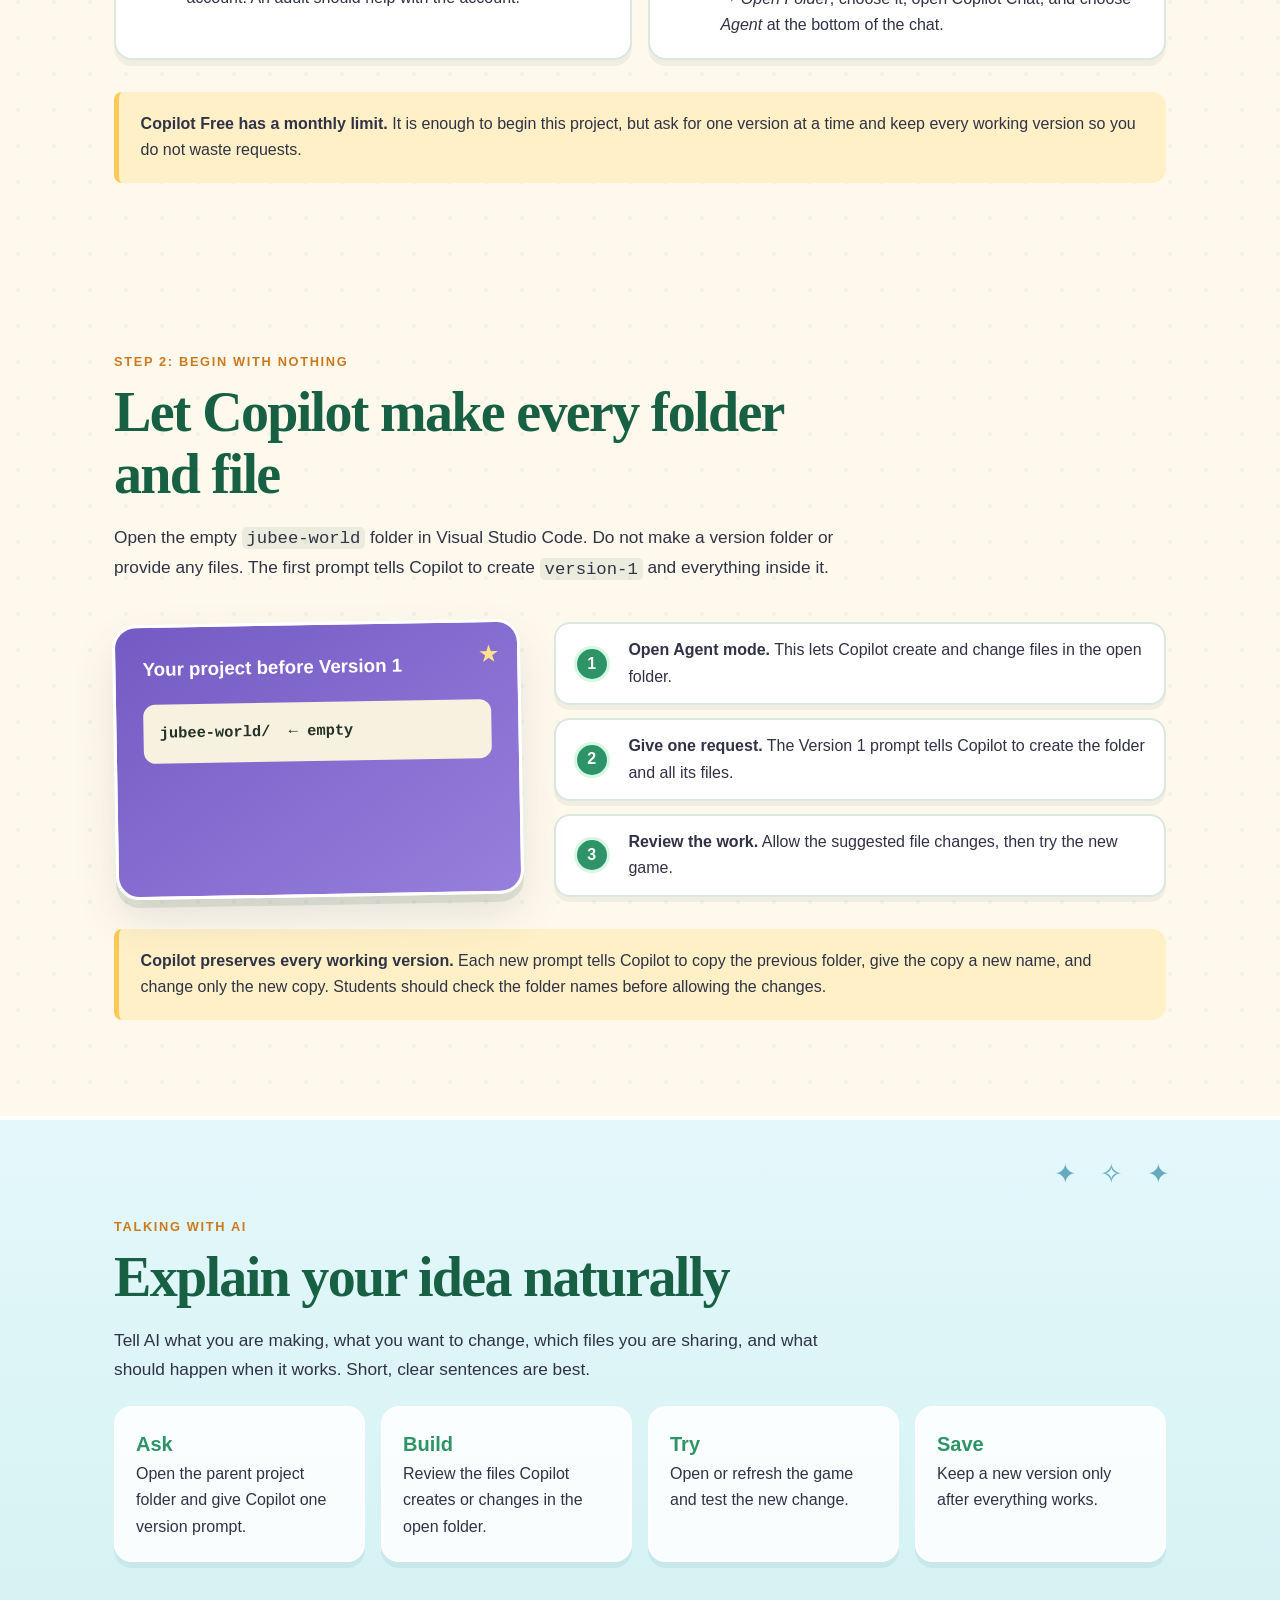
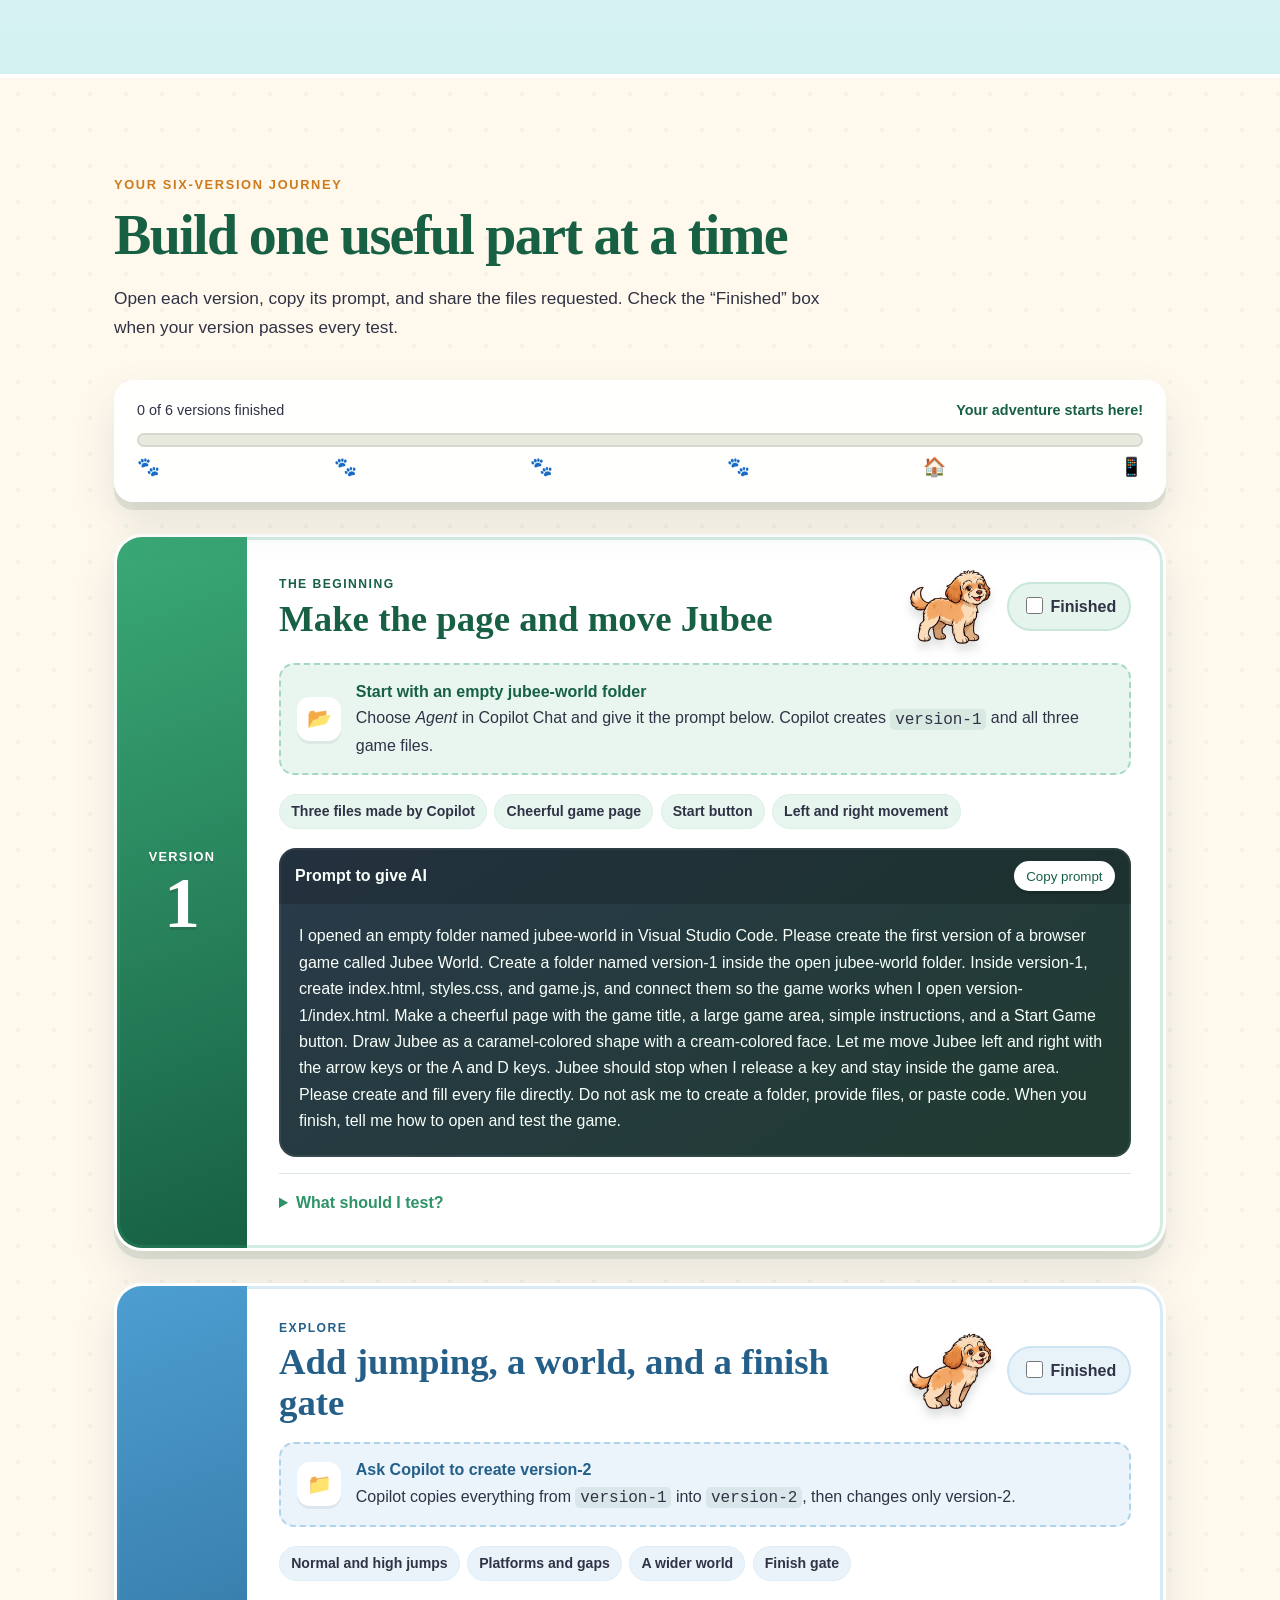
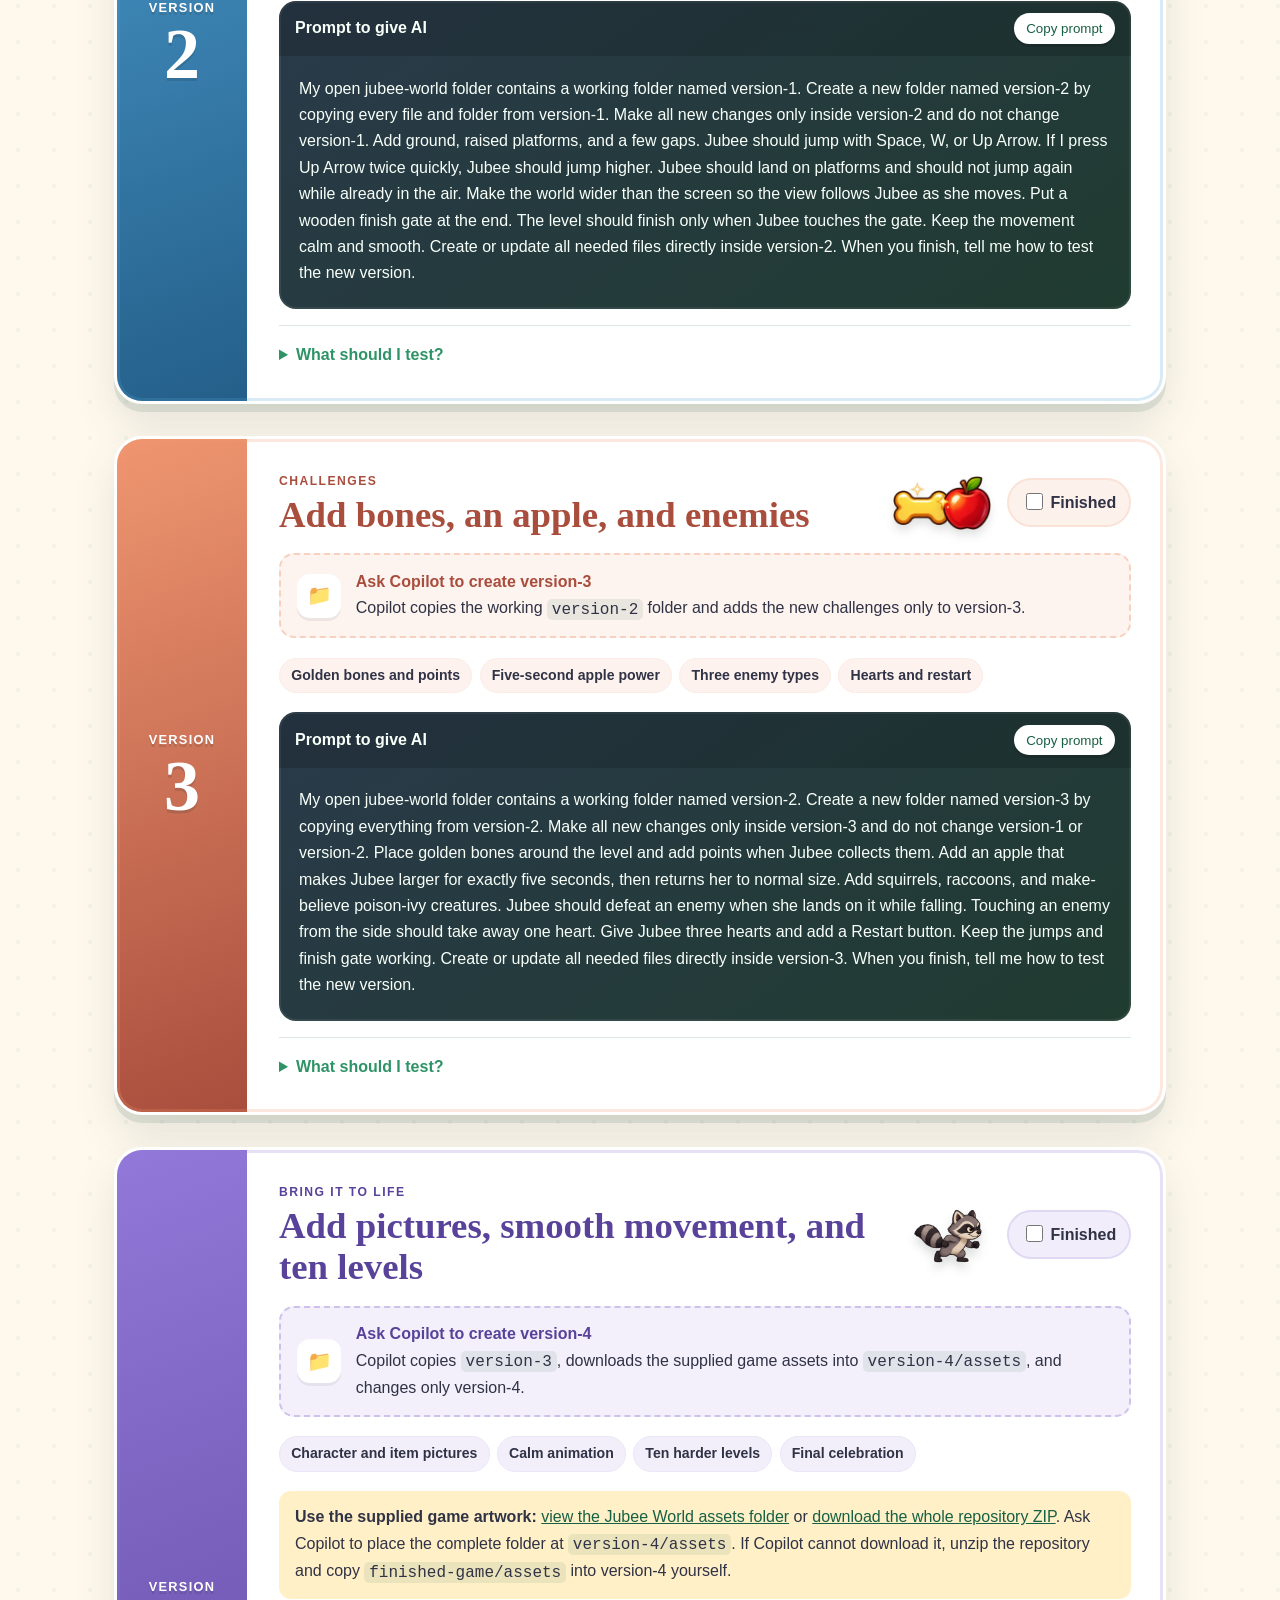
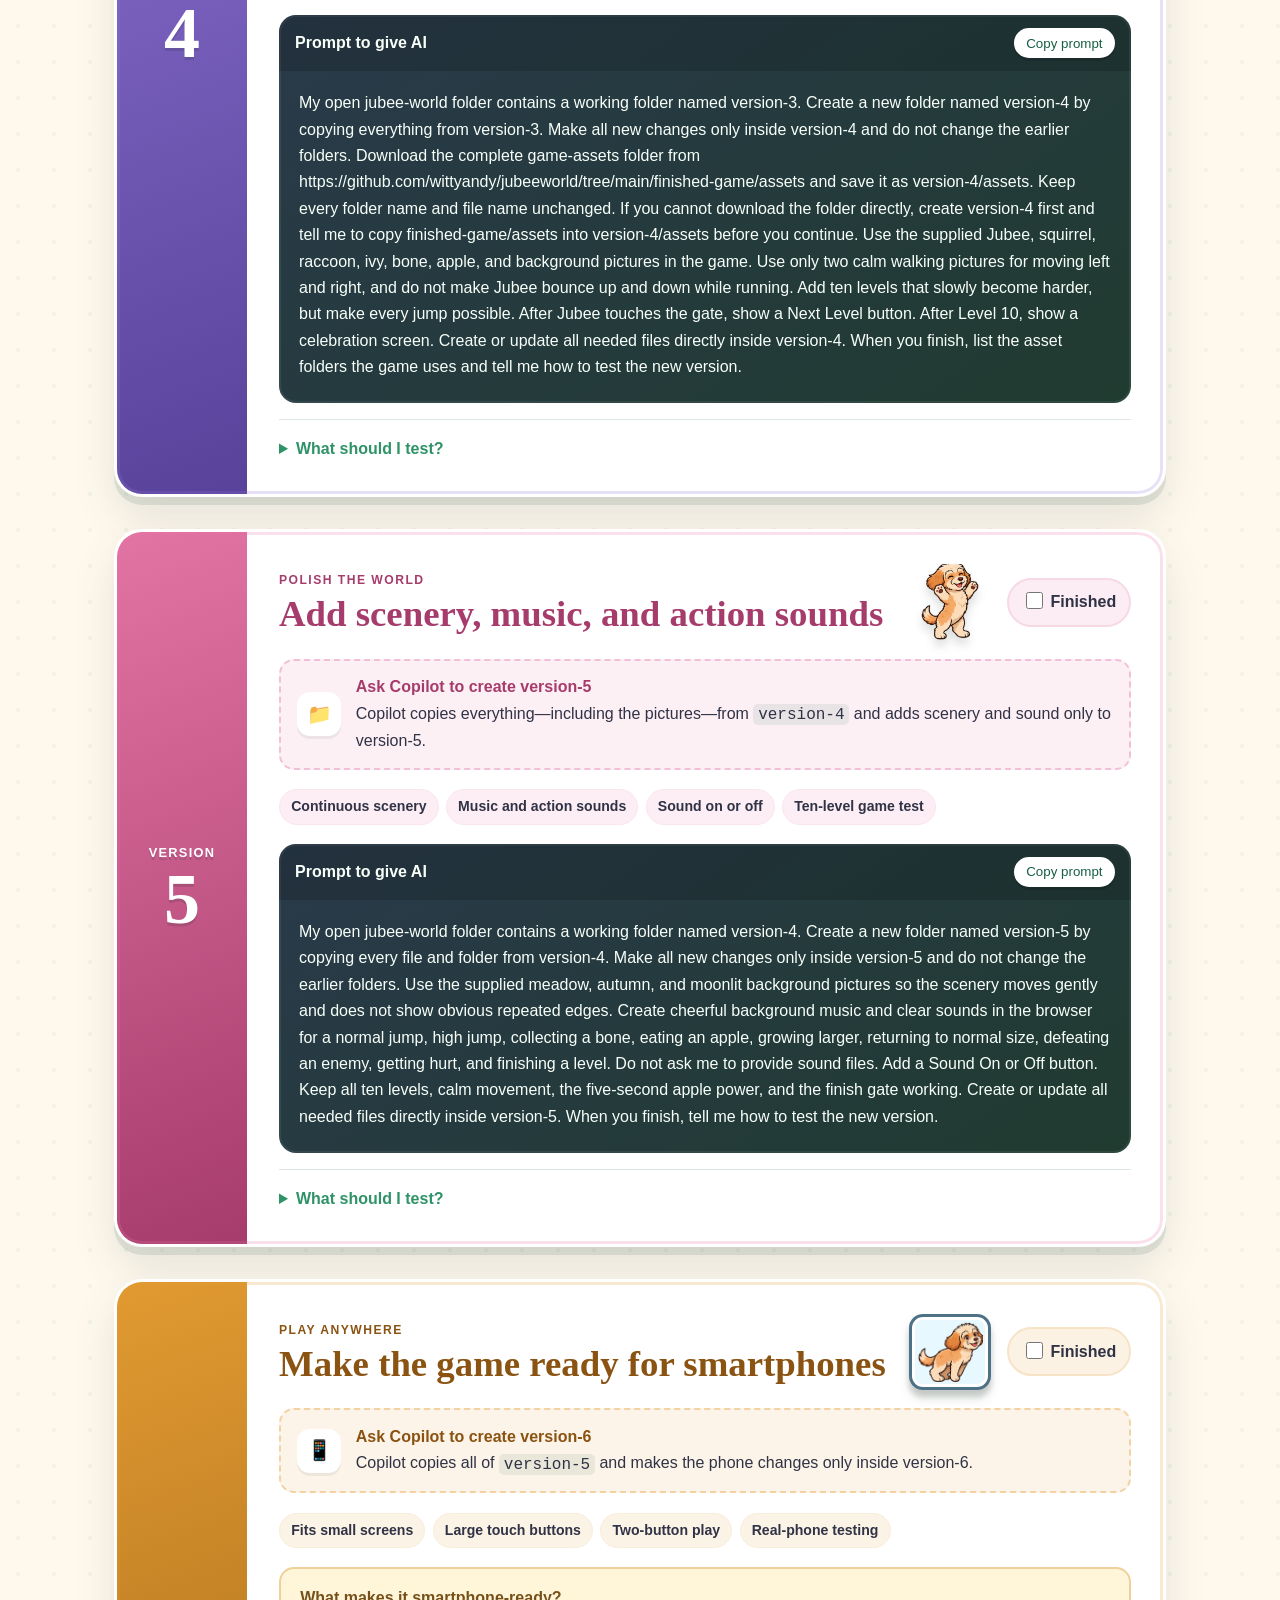
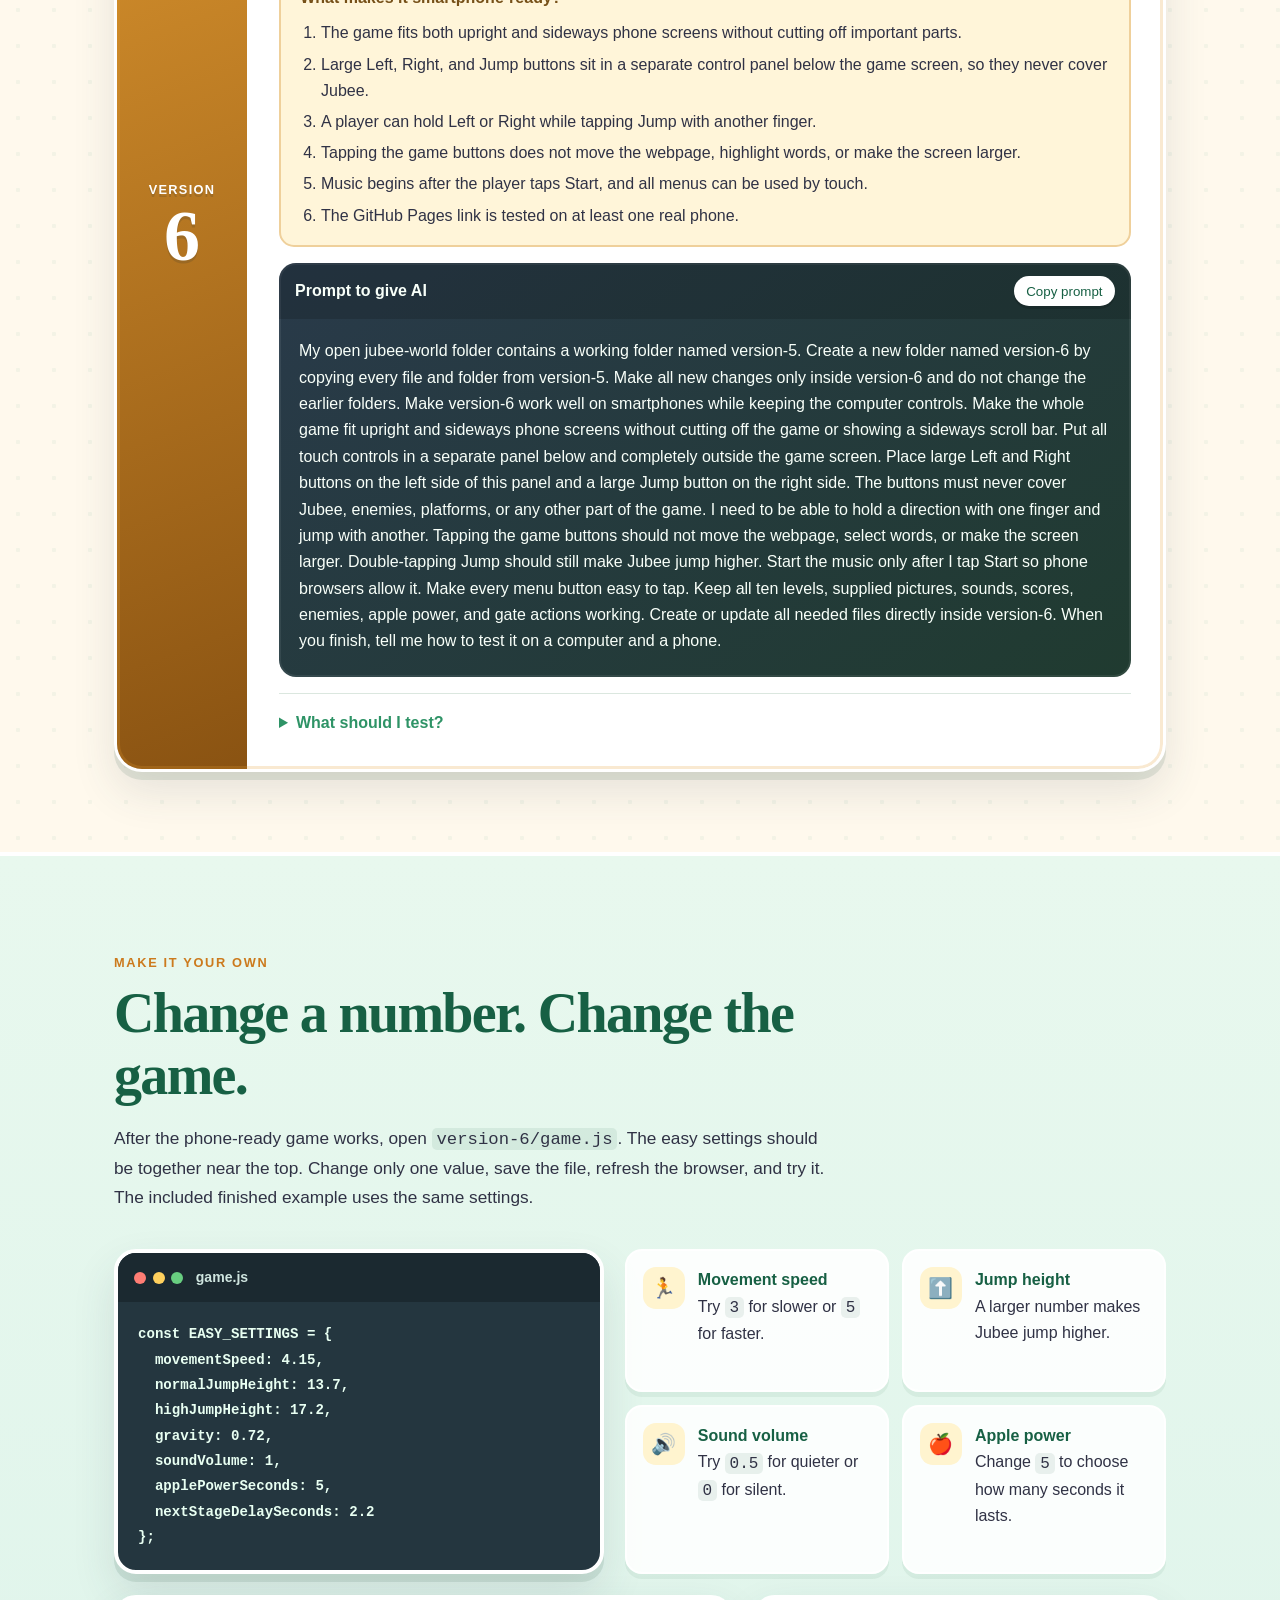
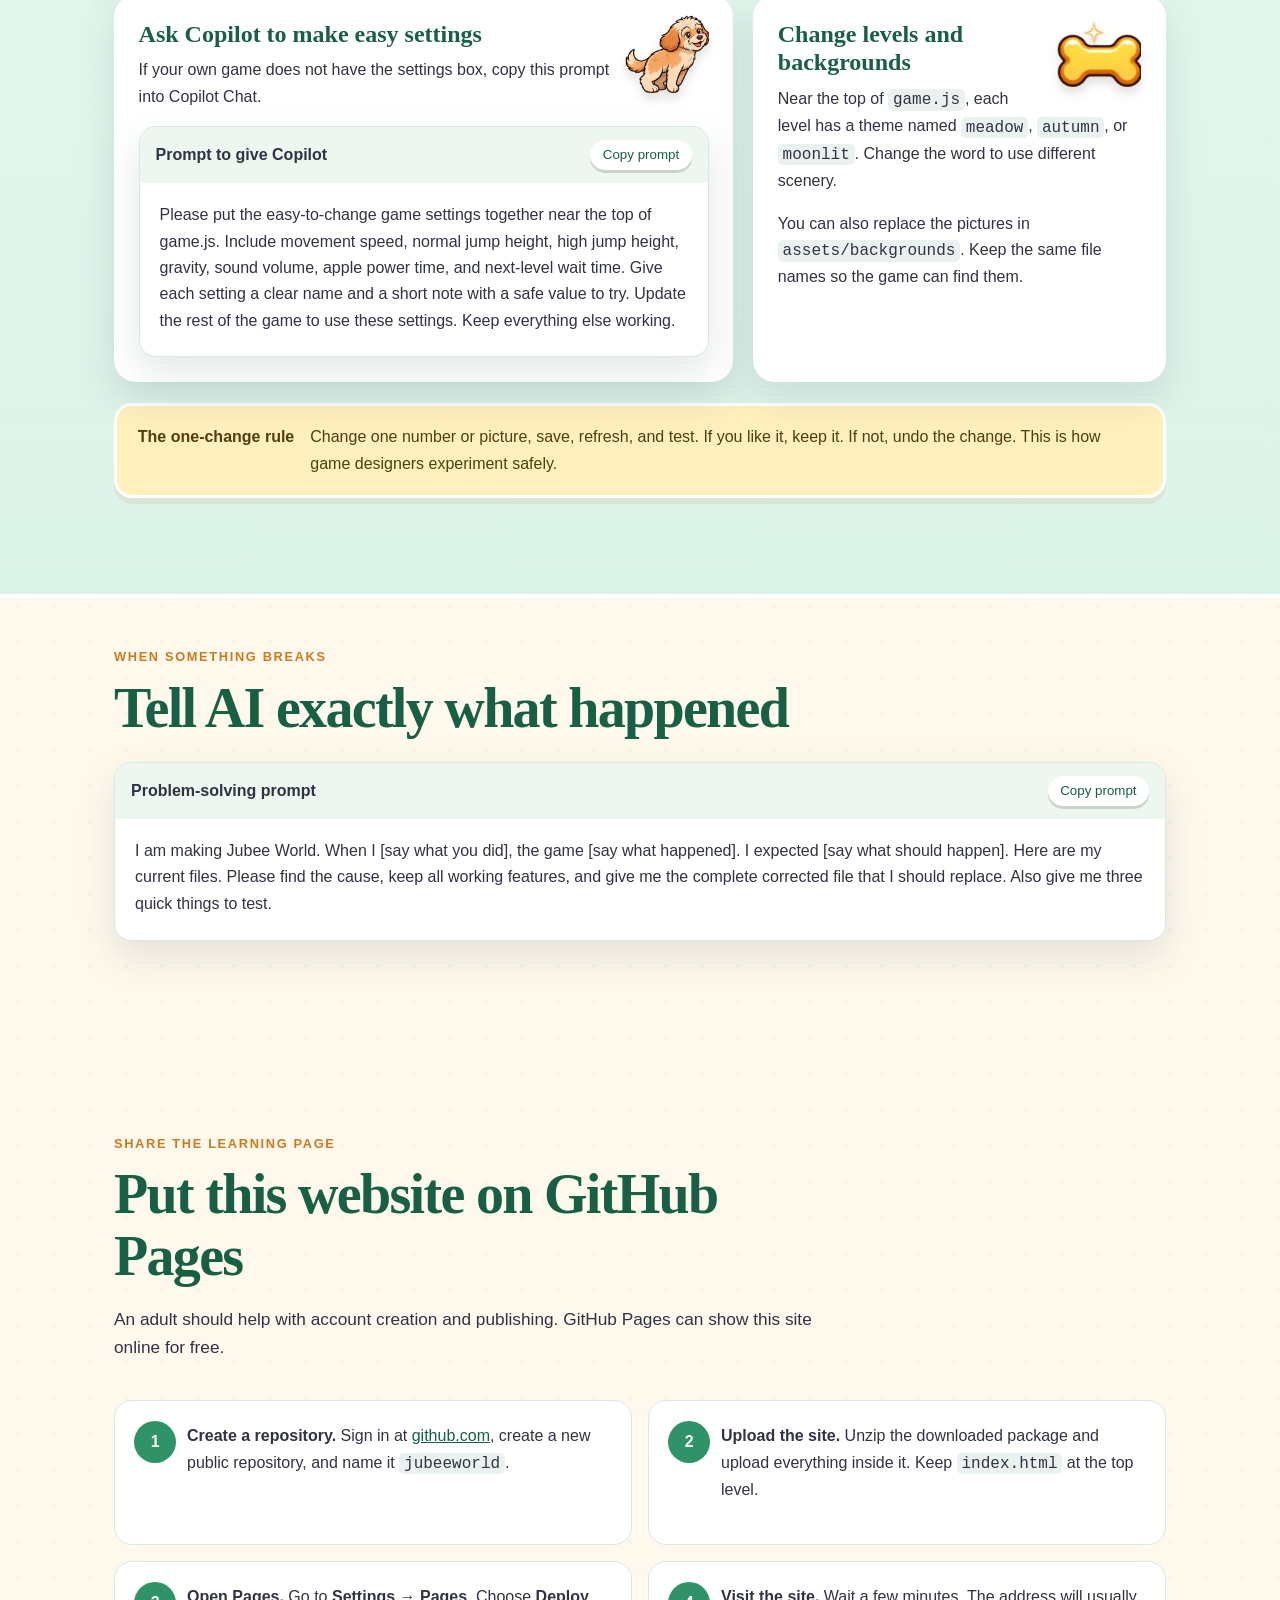
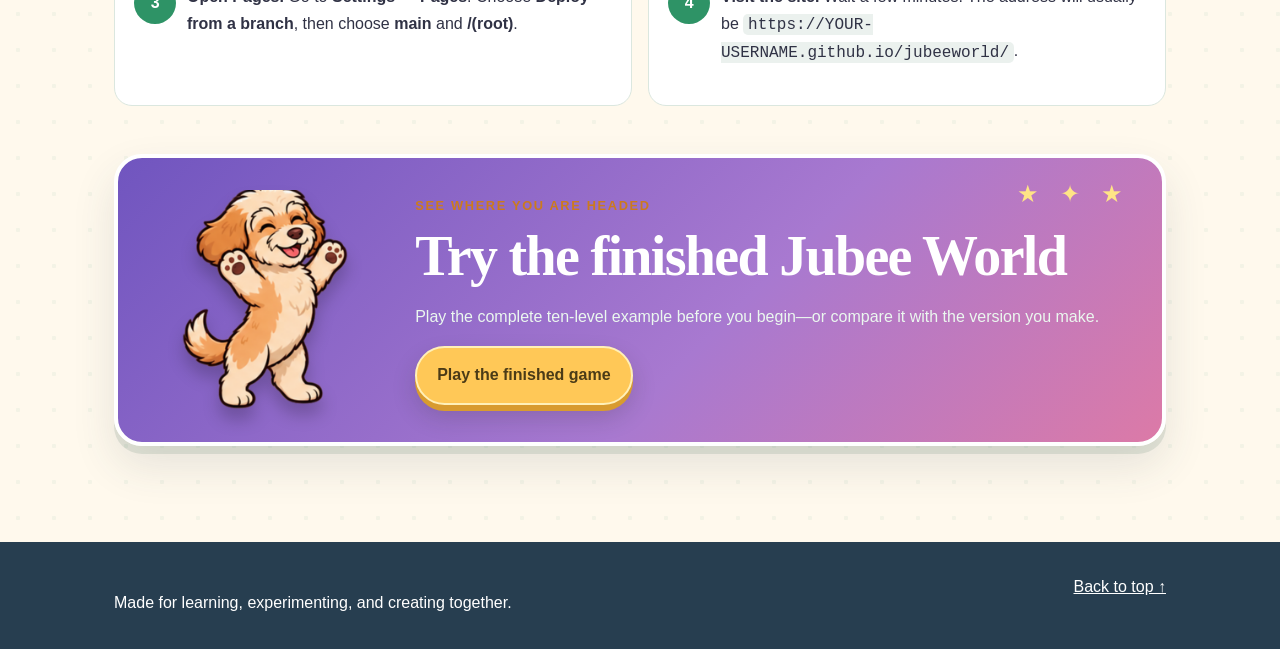
==== commit 7dbfa187: "Add files via upload" ====
--- a/index.html
+++ b/index.html
@@ -226,7 +226,7 @@
             <strong>What makes it smartphone-ready?</strong>
             <ol>
               <li>The game fits both upright and sideways phone screens without cutting off important parts.</li>
-              <li>Large Left, Right, and Jump buttons sit near the bottom corners and do not cover Jubee.</li>
+              <li>Large Left, Right, and Jump buttons sit in a separate control panel below the game screen, so they never cover Jubee.</li>
               <li>A player can hold Left or Right while tapping Jump with another finger.</li>
               <li>Tapping the game buttons does not move the webpage, highlight words, or make the screen larger.</li>
               <li>Music begins after the player taps Start, and all menus can be used by touch.</li>
@@ -235,9 +235,9 @@
           </div>
           <div class="prompt-box">
             <div class="prompt-top"><strong>Prompt to give AI</strong><button class="copy-button" type="button">Copy prompt</button></div>
-            <blockquote>My open jubee-world folder contains a working folder named version-5. Create a new folder named version-6 by copying every file and folder from version-5. Make all new changes only inside version-6 and do not change the earlier folders. Make version-6 work well on smartphones while keeping the computer controls. Make the whole game fit upright and sideways phone screens without cutting off the game or showing a sideways scroll bar. Add large Left and Right buttons near the lower-left corner and a large Jump button near the lower-right corner. I need to be able to hold a direction with one finger and jump with another. Tapping the game buttons should not move the webpage, select words, or make the screen larger. Double-tapping Jump should still make Jubee jump higher. Start the music only after I tap Start so phone browsers allow it. Make every menu button easy to tap. Keep all ten levels, supplied pictures, sounds, scores, enemies, apple power, and gate actions working. Create or update all needed files directly inside version-6. When you finish, tell me how to test it on a computer and a phone.</blockquote>
-          </div>
-          <details><summary>What should I test?</summary><ul><li>Check that Copilot created <code>version-6</code> without changing version-5.</li><li>Make the browser window narrow and try the game upright and sideways.</li><li>Hold Left or Right while tapping Jump with a second finger.</li><li>Double-tap Jump and check the high jump.</li><li>Touch every Start, Sound, Next Level, and Restart button.</li><li>Make sure the page stays still while using the game buttons.</li><li>Publish version-6 and play its GitHub Pages link on a real phone.</li></ul></details>
+            <blockquote>My open jubee-world folder contains a working folder named version-5. Create a new folder named version-6 by copying every file and folder from version-5. Make all new changes only inside version-6 and do not change the earlier folders. Make version-6 work well on smartphones while keeping the computer controls. Make the whole game fit upright and sideways phone screens without cutting off the game or showing a sideways scroll bar. Put all touch controls in a separate panel below and completely outside the game screen. Place large Left and Right buttons on the left side of this panel and a large Jump button on the right side. The buttons must never cover Jubee, enemies, platforms, or any other part of the game. I need to be able to hold a direction with one finger and jump with another. Tapping the game buttons should not move the webpage, select words, or make the screen larger. Double-tapping Jump should still make Jubee jump higher. Start the music only after I tap Start so phone browsers allow it. Make every menu button easy to tap. Keep all ten levels, supplied pictures, sounds, scores, enemies, apple power, and gate actions working. Create or update all needed files directly inside version-6. When you finish, tell me how to test it on a computer and a phone.</blockquote>
+          </div>
+          <details><summary>What should I test?</summary><ul><li>Check that Copilot created <code>version-6</code> without changing version-5.</li><li>Make the browser window narrow and try the game upright and sideways.</li><li>Confirm that all three touch buttons remain completely below the game screen.</li><li>Hold Left or Right while tapping Jump with a second finger.</li><li>Double-tap Jump and check the high jump.</li><li>Touch every Start, Sound, Next Level, and Restart button.</li><li>Make sure the page stays still while using the game buttons.</li><li>Publish version-6 and play its GitHub Pages link on a real phone.</li></ul></details>
         </div>
       </article>
     </section>
@@ -302,12 +302,11 @@
         <p>An adult should help with account creation and publishing. GitHub Pages can show this site online for free.</p>
       </div>
       <ol class="publish-steps">
-        <li><strong>Create a repository.</strong> Sign in at <a href="https://github.com/">github.com</a>, create a new public repository, and name it <code>jubee-world-learning</code>.</li>
+        <li><strong>Create a repository.</strong> Sign in at <a href="https://github.com/">github.com</a>, create a new public repository, and name it <code>jubeeworld</code>.</li>
         <li><strong>Upload the site.</strong> Unzip the downloaded package and upload everything inside it. Keep <code>index.html</code> at the top level.</li>
         <li><strong>Open Pages.</strong> Go to <strong>Settings → Pages</strong>. Choose <strong>Deploy from a branch</strong>, then choose <strong>main</strong> and <strong>/(root)</strong>.</li>
-        <li><strong>Visit the site.</strong> Wait a few minutes. The address will usually be <code>https://YOUR-USERNAME.github.io/jubee-world-learning/</code>.</li>
+        <li><strong>Visit the site.</strong> Wait a few minutes. The address will usually be <code>https://YOUR-USERNAME.github.io/jubeeworld/</code>.</li>
       </ol>
-      <aside class="browser-note"><span aria-hidden="true">🌐</span><div><strong>No Canvas school files are needed.</strong><p>The finished game uses a browser drawing screen that programmers call an HTML canvas. It is built into Chrome, Safari, Firefox, and Edge. It is not connected to Canvas LMS.</p></div></aside>
       <div class="finish-panel">
         <img src="site-assets/jubee-celebrating.png" alt="Jubee celebrating">
         <div><p class="eyebrow">See where you are headed</p><h2>Try the finished Jubee World</h2><p>Play the complete ten-level example before you begin—or compare it with the version you make.</p><a class="button primary" href="finished-game/index.html">Play the finished game</a></div>
--- a/site.css
+++ b/site.css
@@ -189,9 +189,6 @@
 .publish-steps { display: grid; grid-template-columns: 1fr 1fr; gap: 1rem; padding: 0; list-style: none; counter-reset: steps; }
 .publish-steps li { position: relative; min-height: 145px; padding: 1.4rem 1.4rem 1.4rem 4.5rem; background: white; border: 1px solid var(--line); border-radius: 18px; counter-increment: steps; }
 .publish-steps li::before { content: counter(steps); position: absolute; left: 1.2rem; top: 1.25rem; display: grid; width: 42px; aspect-ratio: 1; place-items: center; color: white; background: var(--green); border-radius: 50%; font-weight: 900; }
-.browser-note { display: grid; grid-template-columns: 54px 1fr; align-items: center; gap: 1rem; margin-top: 1.25rem; padding: 1rem 1.2rem; background: #e4f8fc; border: 2px solid #b7e7ed; border-radius: 18px; }
-.browser-note > span { display: grid; width: 50px; aspect-ratio: 1; place-items: center; background: white; border-radius: 50%; font-size: 1.5rem; }
-.browser-note p { margin: .15rem 0 0; }
 .finish-panel { position: relative; display: grid; grid-template-columns: 230px 1fr; align-items: center; gap: 2.2rem; margin-top: 3rem; padding: 2rem; overflow: hidden; color: white; background: linear-gradient(135deg, #7055bf, #a879d0 58%, #dc7aa7); border: 4px solid white; border-radius: 28px; box-shadow: var(--shadow-pop); }
 .finish-panel::after { content: "★  ✦  ★"; position: absolute; right: 3%; top: 1rem; color: #ffe486; font-size: 1.5rem; letter-spacing: .45rem; }
 .finish-panel img { width: 100%; max-height: 220px; object-fit: contain; filter: drop-shadow(0 12px 8px rgba(0,0,0,.2)); }
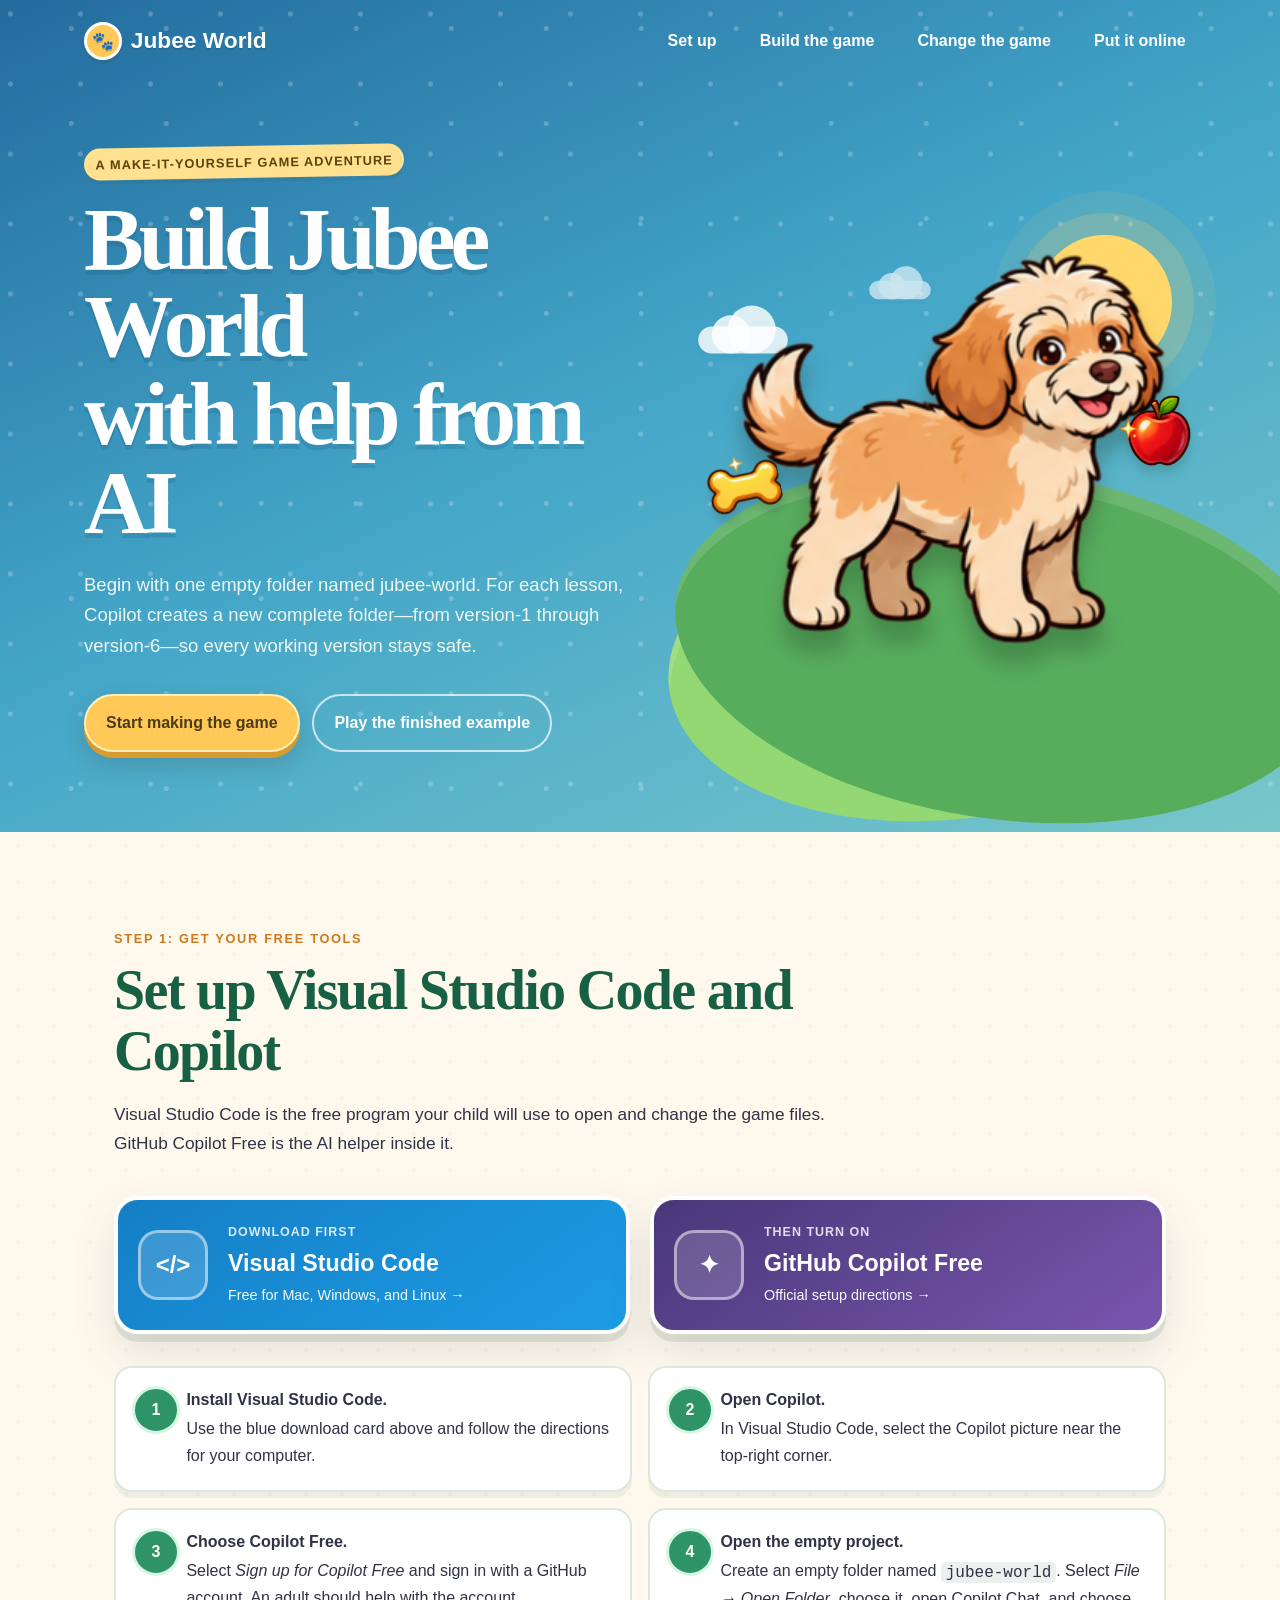
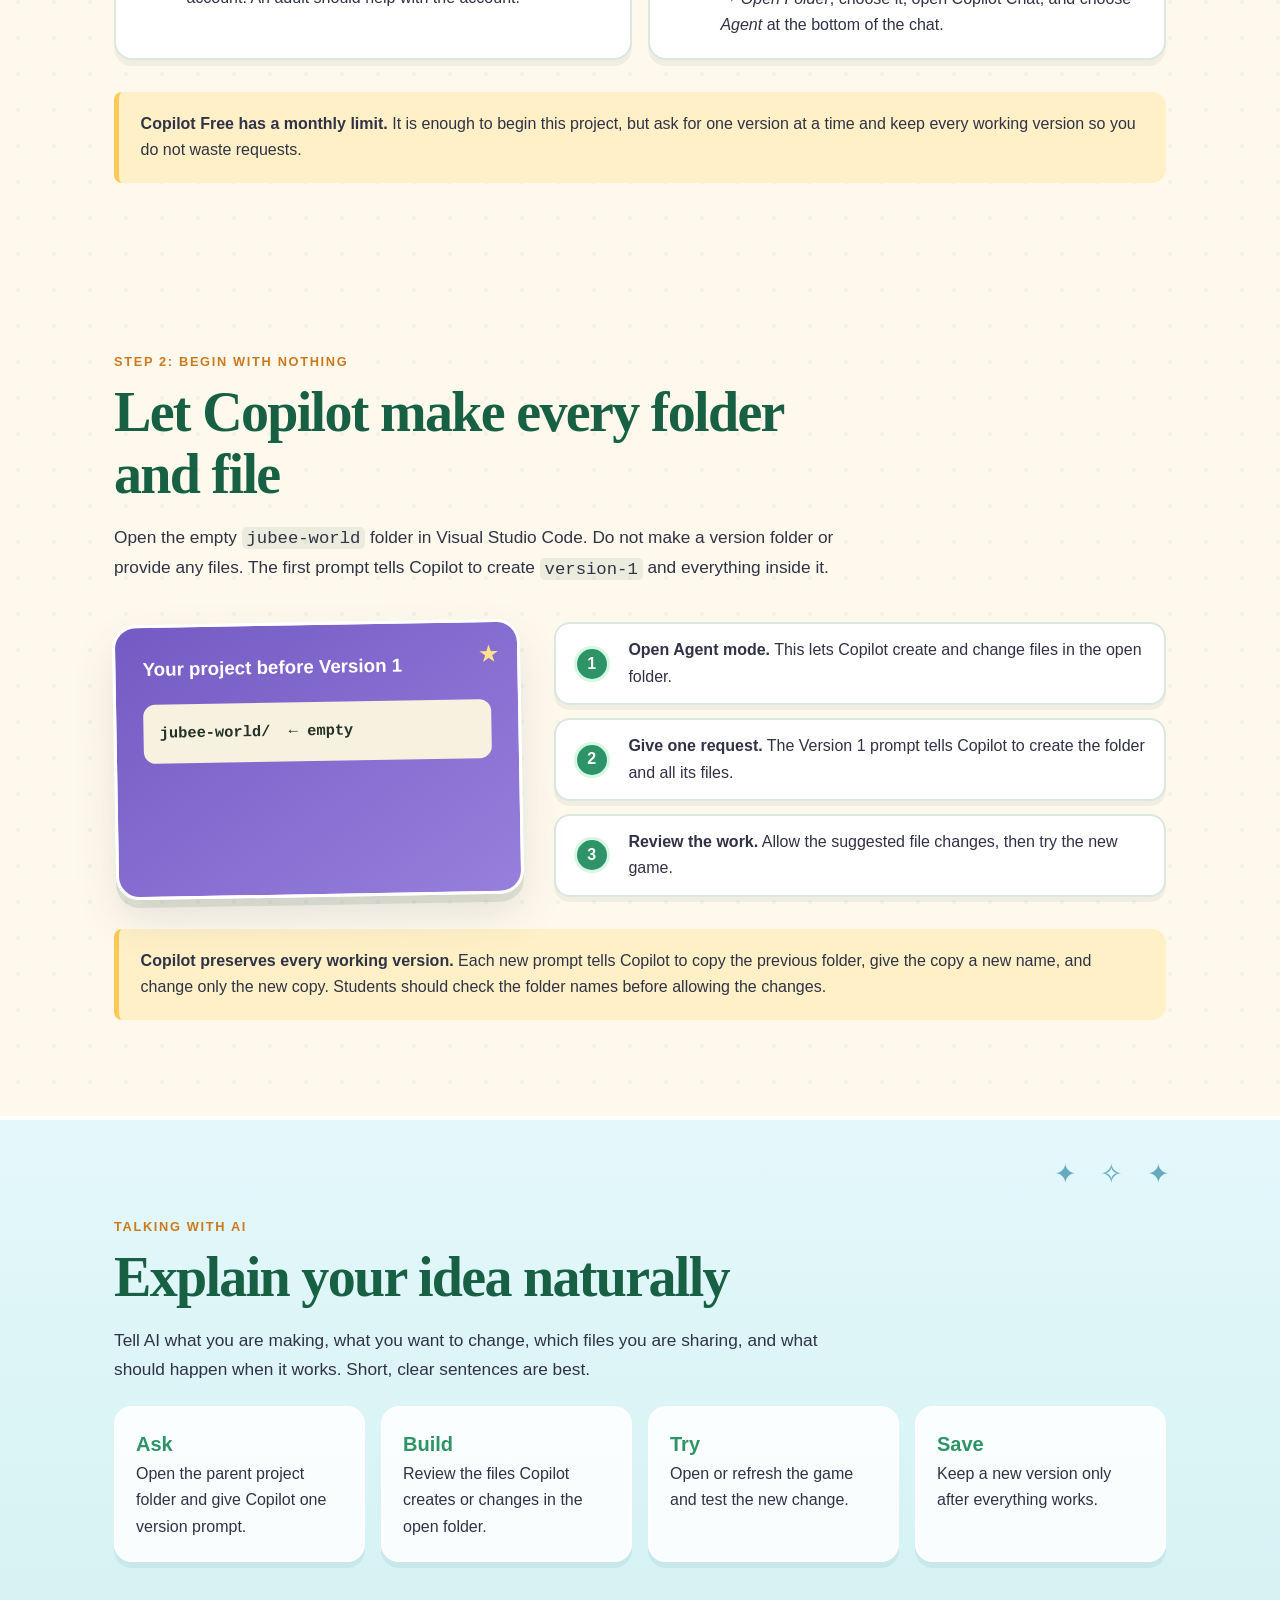
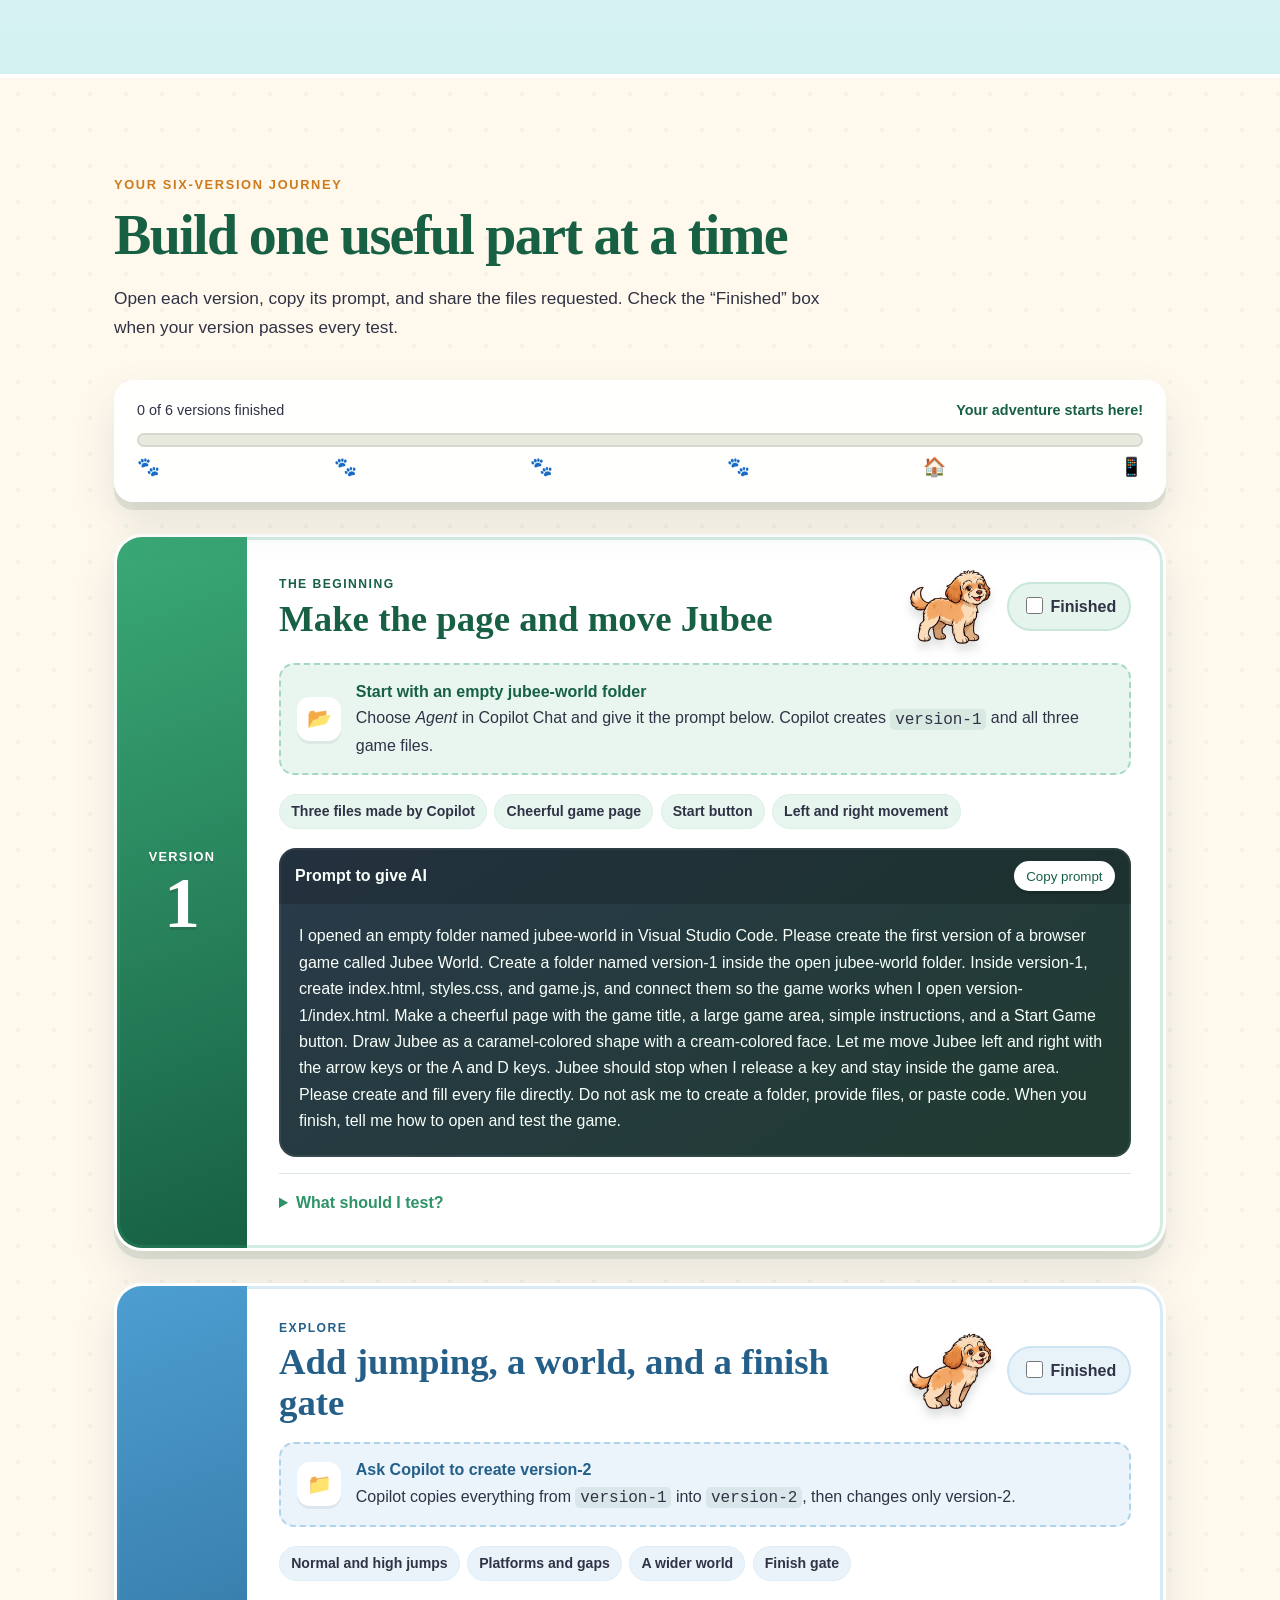
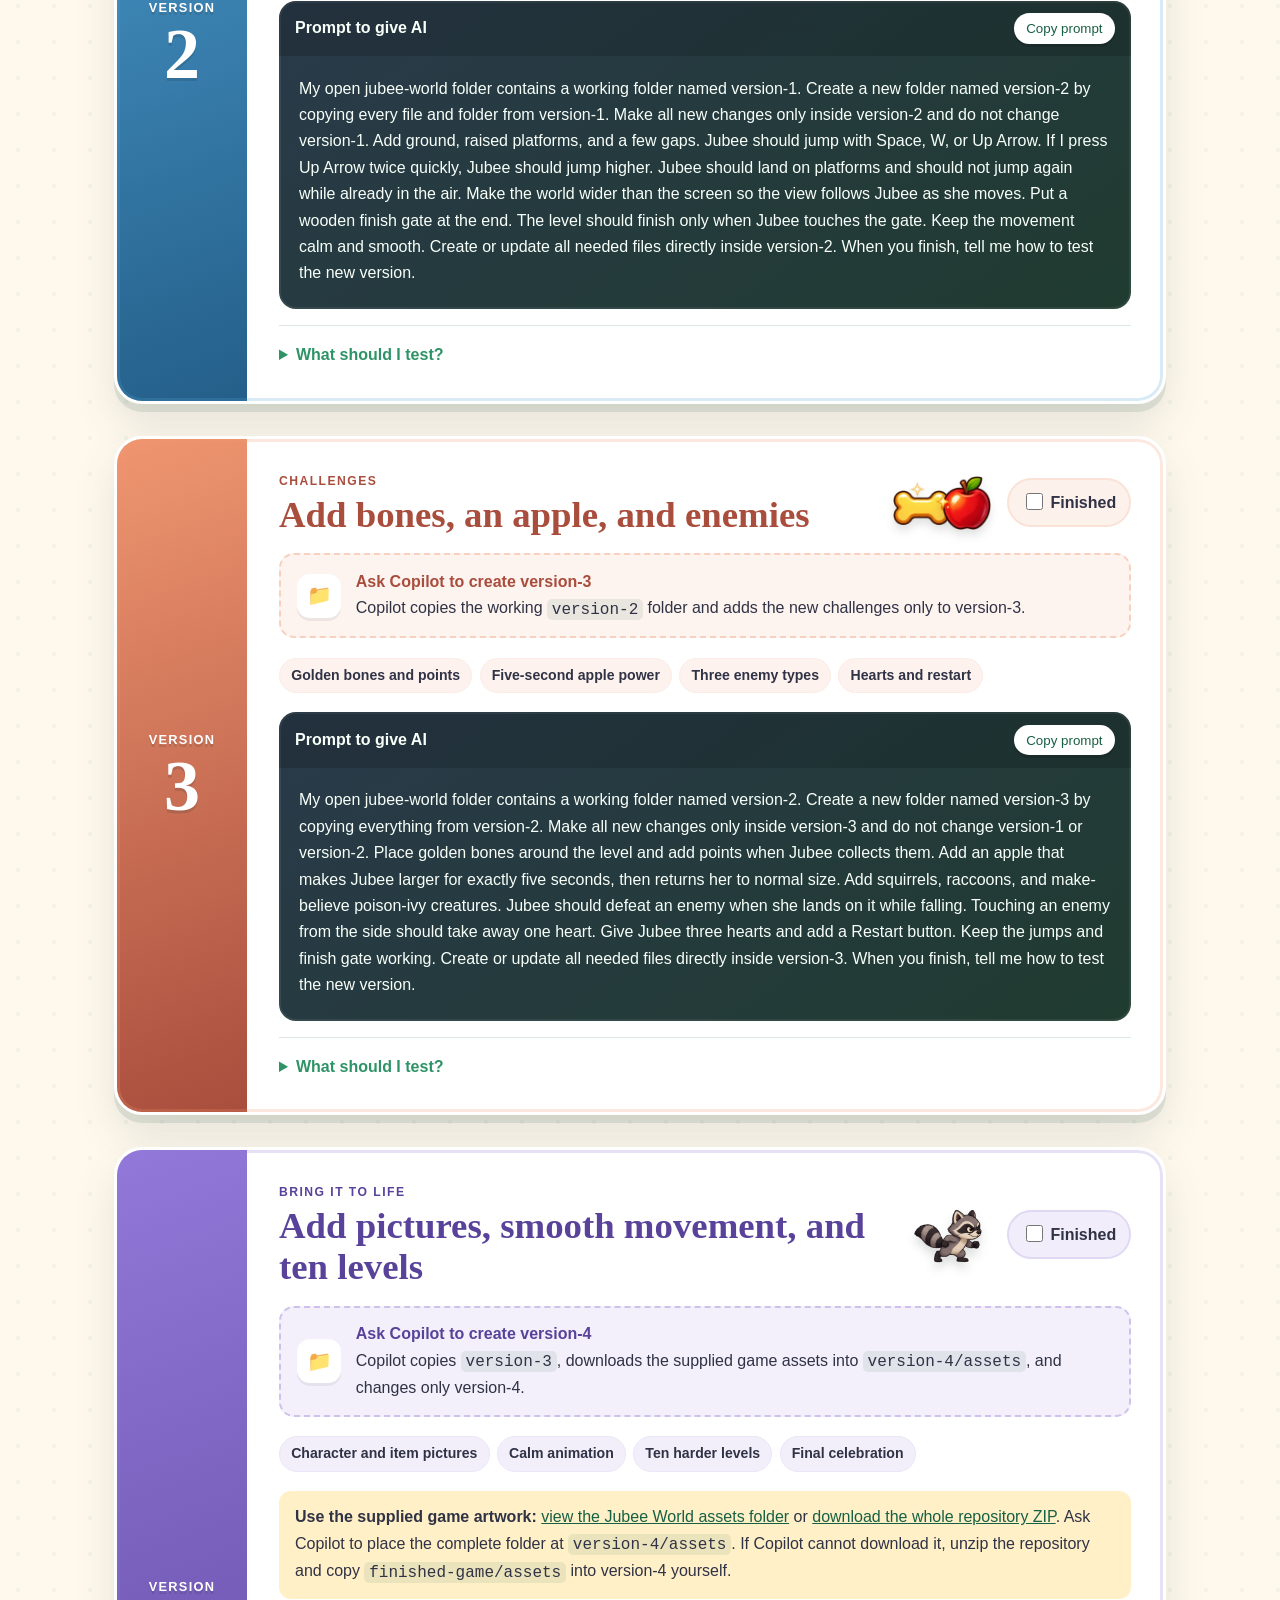
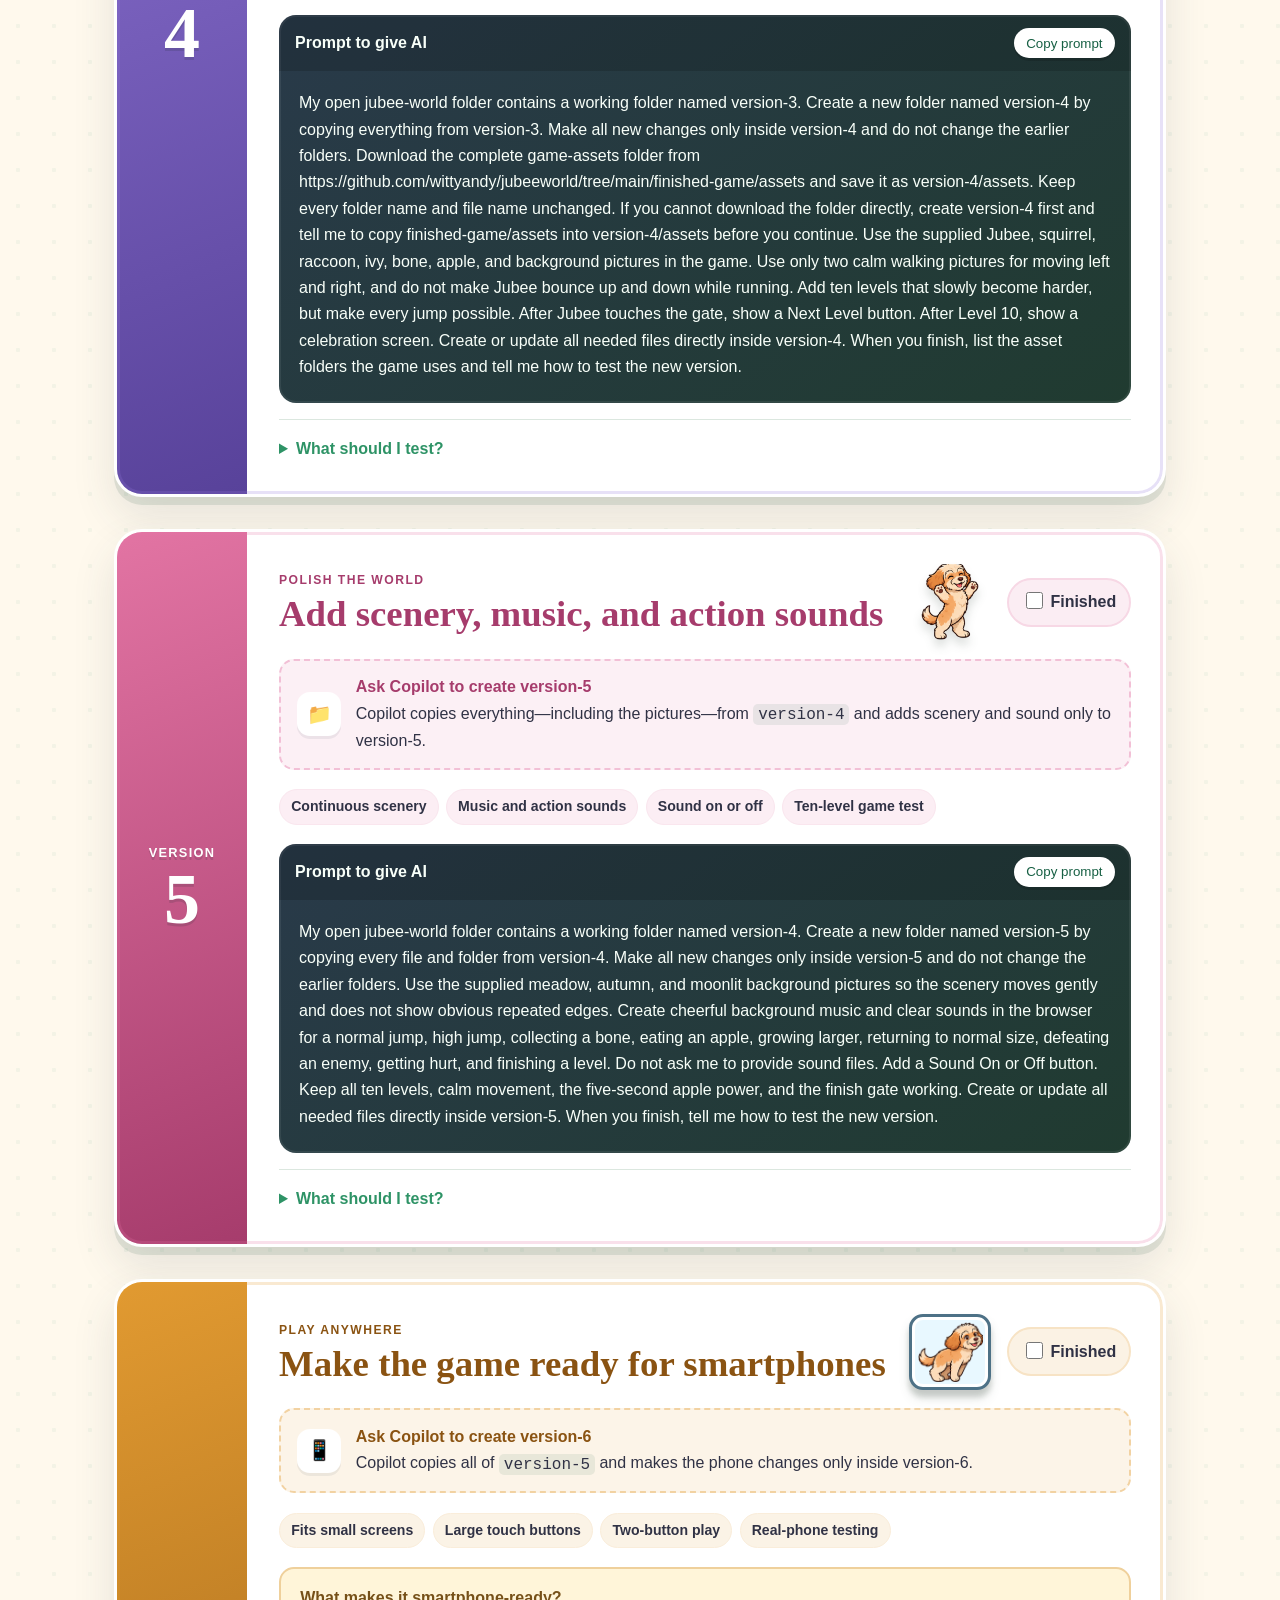
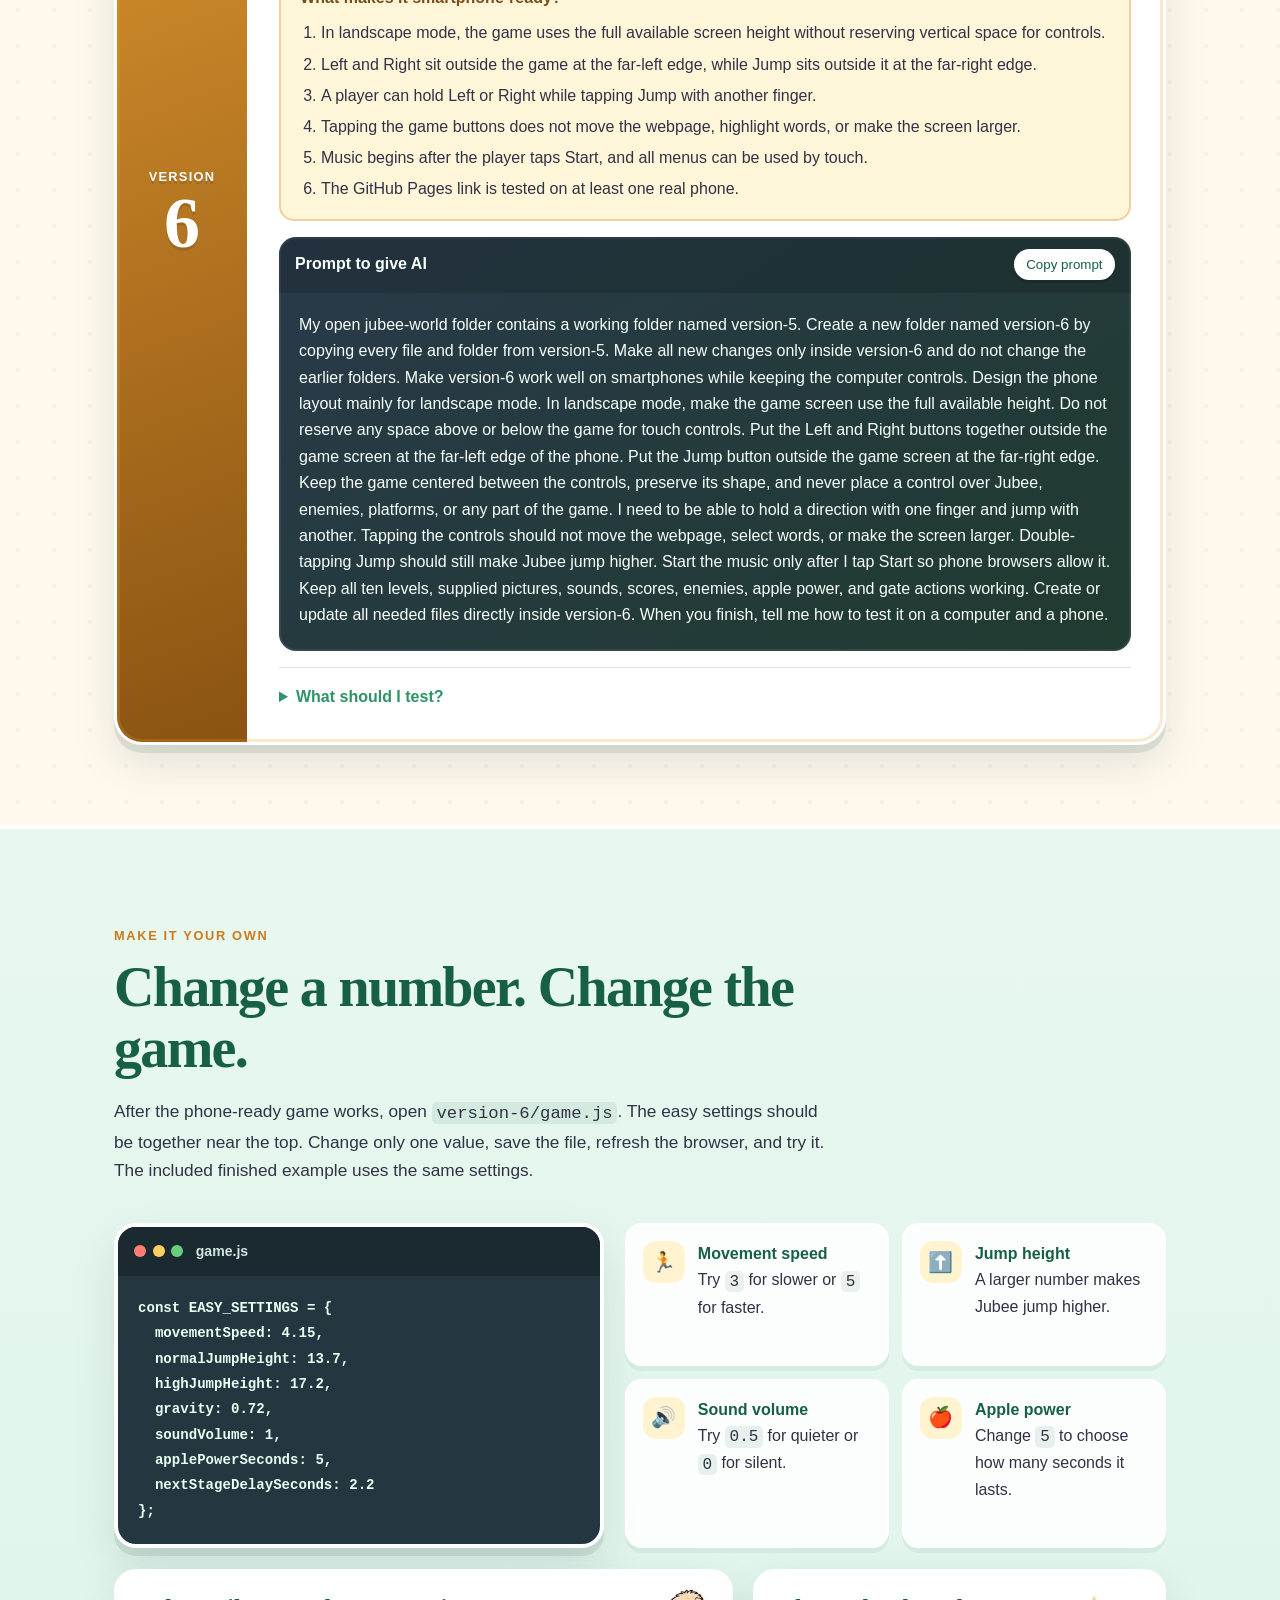
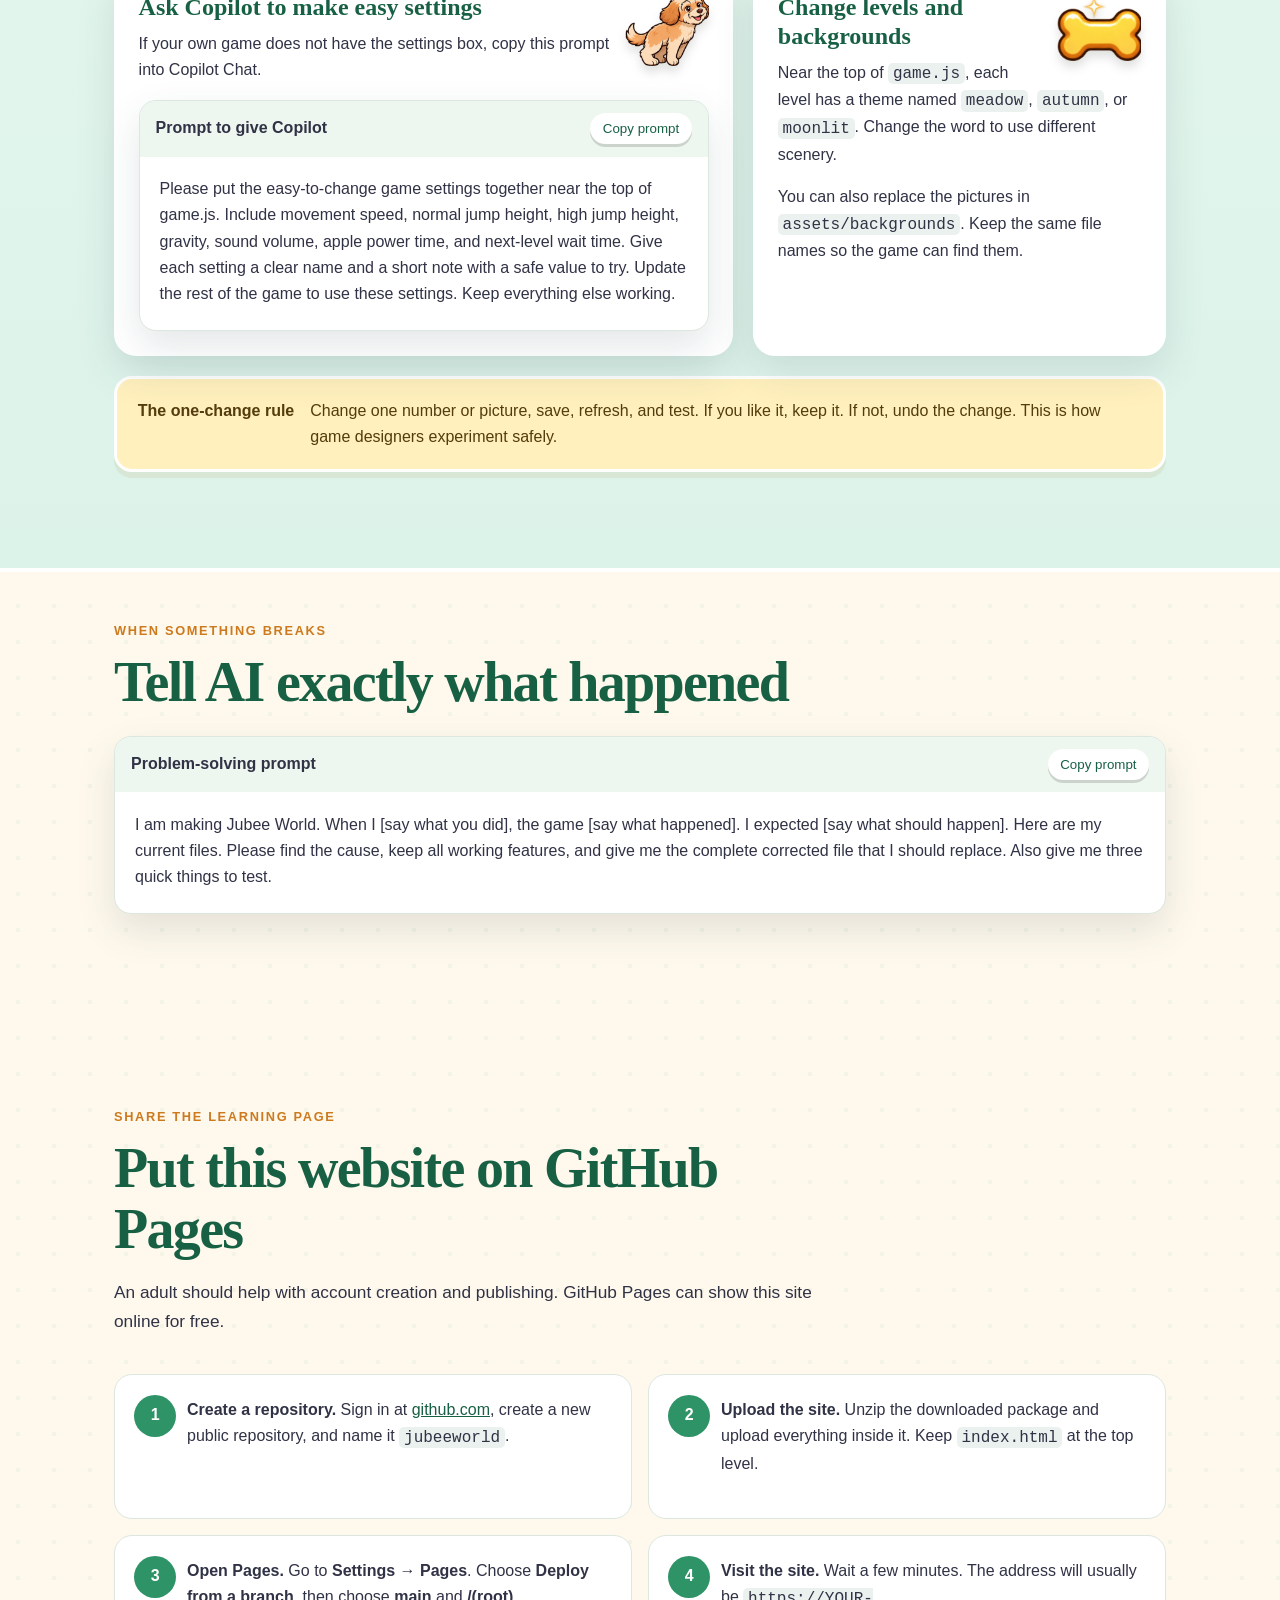
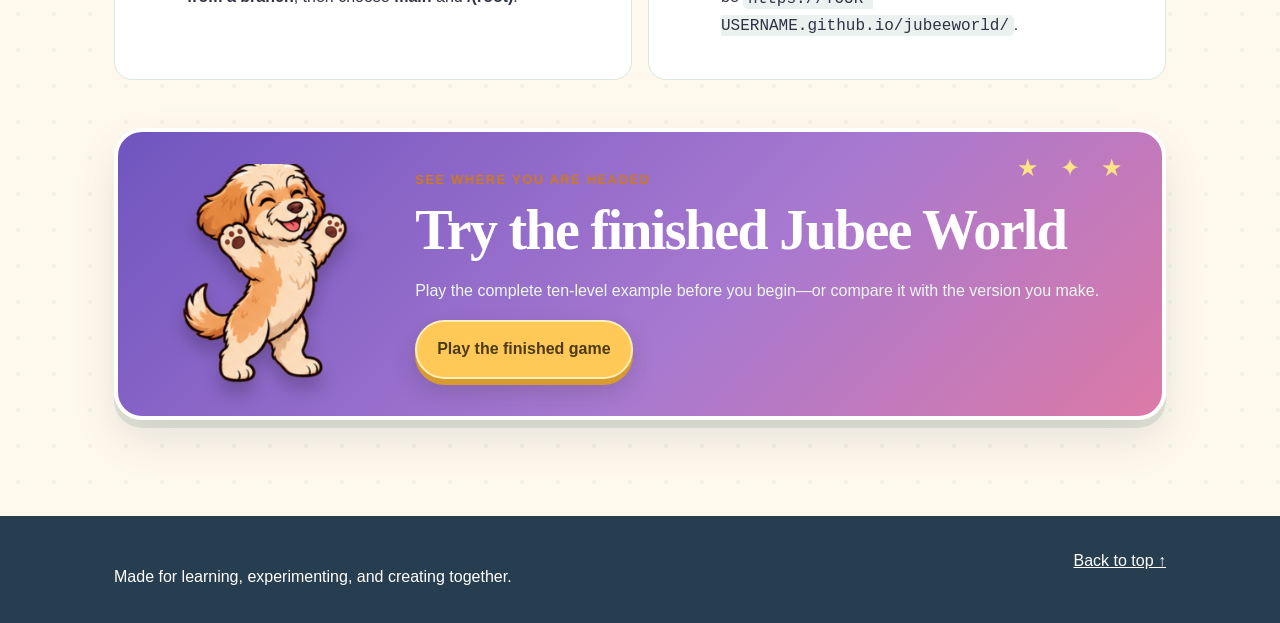
==== commit bef18581: "Add files via upload" ====
--- a/index.html
+++ b/index.html
@@ -225,8 +225,8 @@
           <div class="phone-tasks">
             <strong>What makes it smartphone-ready?</strong>
             <ol>
-              <li>The game fits both upright and sideways phone screens without cutting off important parts.</li>
-              <li>Large Left, Right, and Jump buttons sit in a separate control panel below the game screen, so they never cover Jubee.</li>
+              <li>In landscape mode, the game uses the full available screen height without reserving vertical space for controls.</li>
+              <li>Left and Right sit outside the game at the far-left edge, while Jump sits outside it at the far-right edge.</li>
               <li>A player can hold Left or Right while tapping Jump with another finger.</li>
               <li>Tapping the game buttons does not move the webpage, highlight words, or make the screen larger.</li>
               <li>Music begins after the player taps Start, and all menus can be used by touch.</li>
@@ -235,9 +235,9 @@
           </div>
           <div class="prompt-box">
             <div class="prompt-top"><strong>Prompt to give AI</strong><button class="copy-button" type="button">Copy prompt</button></div>
-            <blockquote>My open jubee-world folder contains a working folder named version-5. Create a new folder named version-6 by copying every file and folder from version-5. Make all new changes only inside version-6 and do not change the earlier folders. Make version-6 work well on smartphones while keeping the computer controls. Make the whole game fit upright and sideways phone screens without cutting off the game or showing a sideways scroll bar. Put all touch controls in a separate panel below and completely outside the game screen. Place large Left and Right buttons on the left side of this panel and a large Jump button on the right side. The buttons must never cover Jubee, enemies, platforms, or any other part of the game. I need to be able to hold a direction with one finger and jump with another. Tapping the game buttons should not move the webpage, select words, or make the screen larger. Double-tapping Jump should still make Jubee jump higher. Start the music only after I tap Start so phone browsers allow it. Make every menu button easy to tap. Keep all ten levels, supplied pictures, sounds, scores, enemies, apple power, and gate actions working. Create or update all needed files directly inside version-6. When you finish, tell me how to test it on a computer and a phone.</blockquote>
-          </div>
-          <details><summary>What should I test?</summary><ul><li>Check that Copilot created <code>version-6</code> without changing version-5.</li><li>Make the browser window narrow and try the game upright and sideways.</li><li>Confirm that all three touch buttons remain completely below the game screen.</li><li>Hold Left or Right while tapping Jump with a second finger.</li><li>Double-tap Jump and check the high jump.</li><li>Touch every Start, Sound, Next Level, and Restart button.</li><li>Make sure the page stays still while using the game buttons.</li><li>Publish version-6 and play its GitHub Pages link on a real phone.</li></ul></details>
+            <blockquote>My open jubee-world folder contains a working folder named version-5. Create a new folder named version-6 by copying every file and folder from version-5. Make all new changes only inside version-6 and do not change the earlier folders. Make version-6 work well on smartphones while keeping the computer controls. Design the phone layout mainly for landscape mode. In landscape mode, make the game screen use the full available height. Do not reserve any space above or below the game for touch controls. Put the Left and Right buttons together outside the game screen at the far-left edge of the phone. Put the Jump button outside the game screen at the far-right edge. Keep the game centered between the controls, preserve its shape, and never place a control over Jubee, enemies, platforms, or any part of the game. I need to be able to hold a direction with one finger and jump with another. Tapping the controls should not move the webpage, select words, or make the screen larger. Double-tapping Jump should still make Jubee jump higher. Start the music only after I tap Start so phone browsers allow it. Keep all ten levels, supplied pictures, sounds, scores, enemies, apple power, and gate actions working. Create or update all needed files directly inside version-6. When you finish, tell me how to test it on a computer and a phone.</blockquote>
+          </div>
+          <details><summary>What should I test?</summary><ul><li>Check that Copilot created <code>version-6</code> without changing version-5.</li><li>Turn the phone sideways and confirm the game uses the available height.</li><li>Confirm that Left and Right are outside the game at the far left and Jump is outside it at the far right.</li><li>Hold Left or Right while tapping Jump with a second finger.</li><li>Double-tap Jump and check the high jump.</li><li>Touch every Start, Sound, Next Level, and Restart button.</li><li>Make sure the page stays still while using the game buttons.</li><li>Publish version-6 and play its GitHub Pages link on a real phone.</li></ul></details>
         </div>
       </article>
     </section>
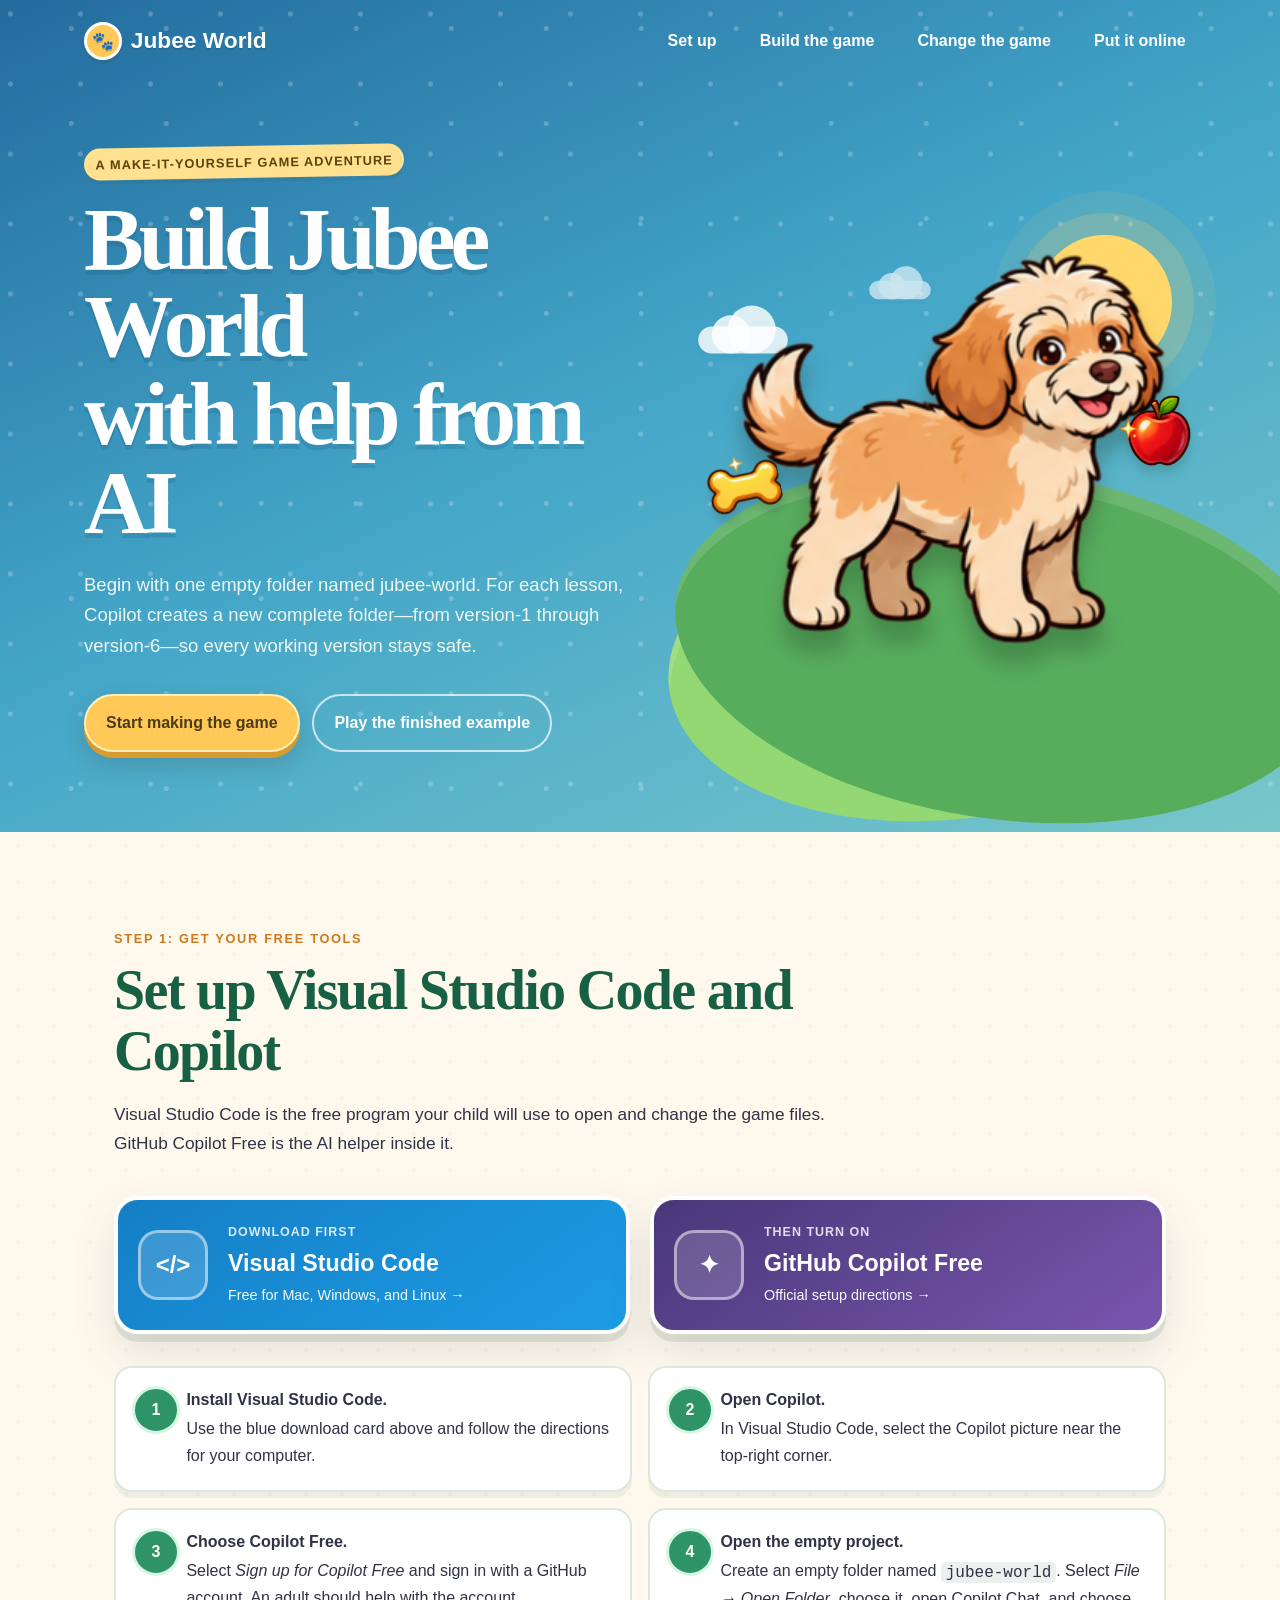
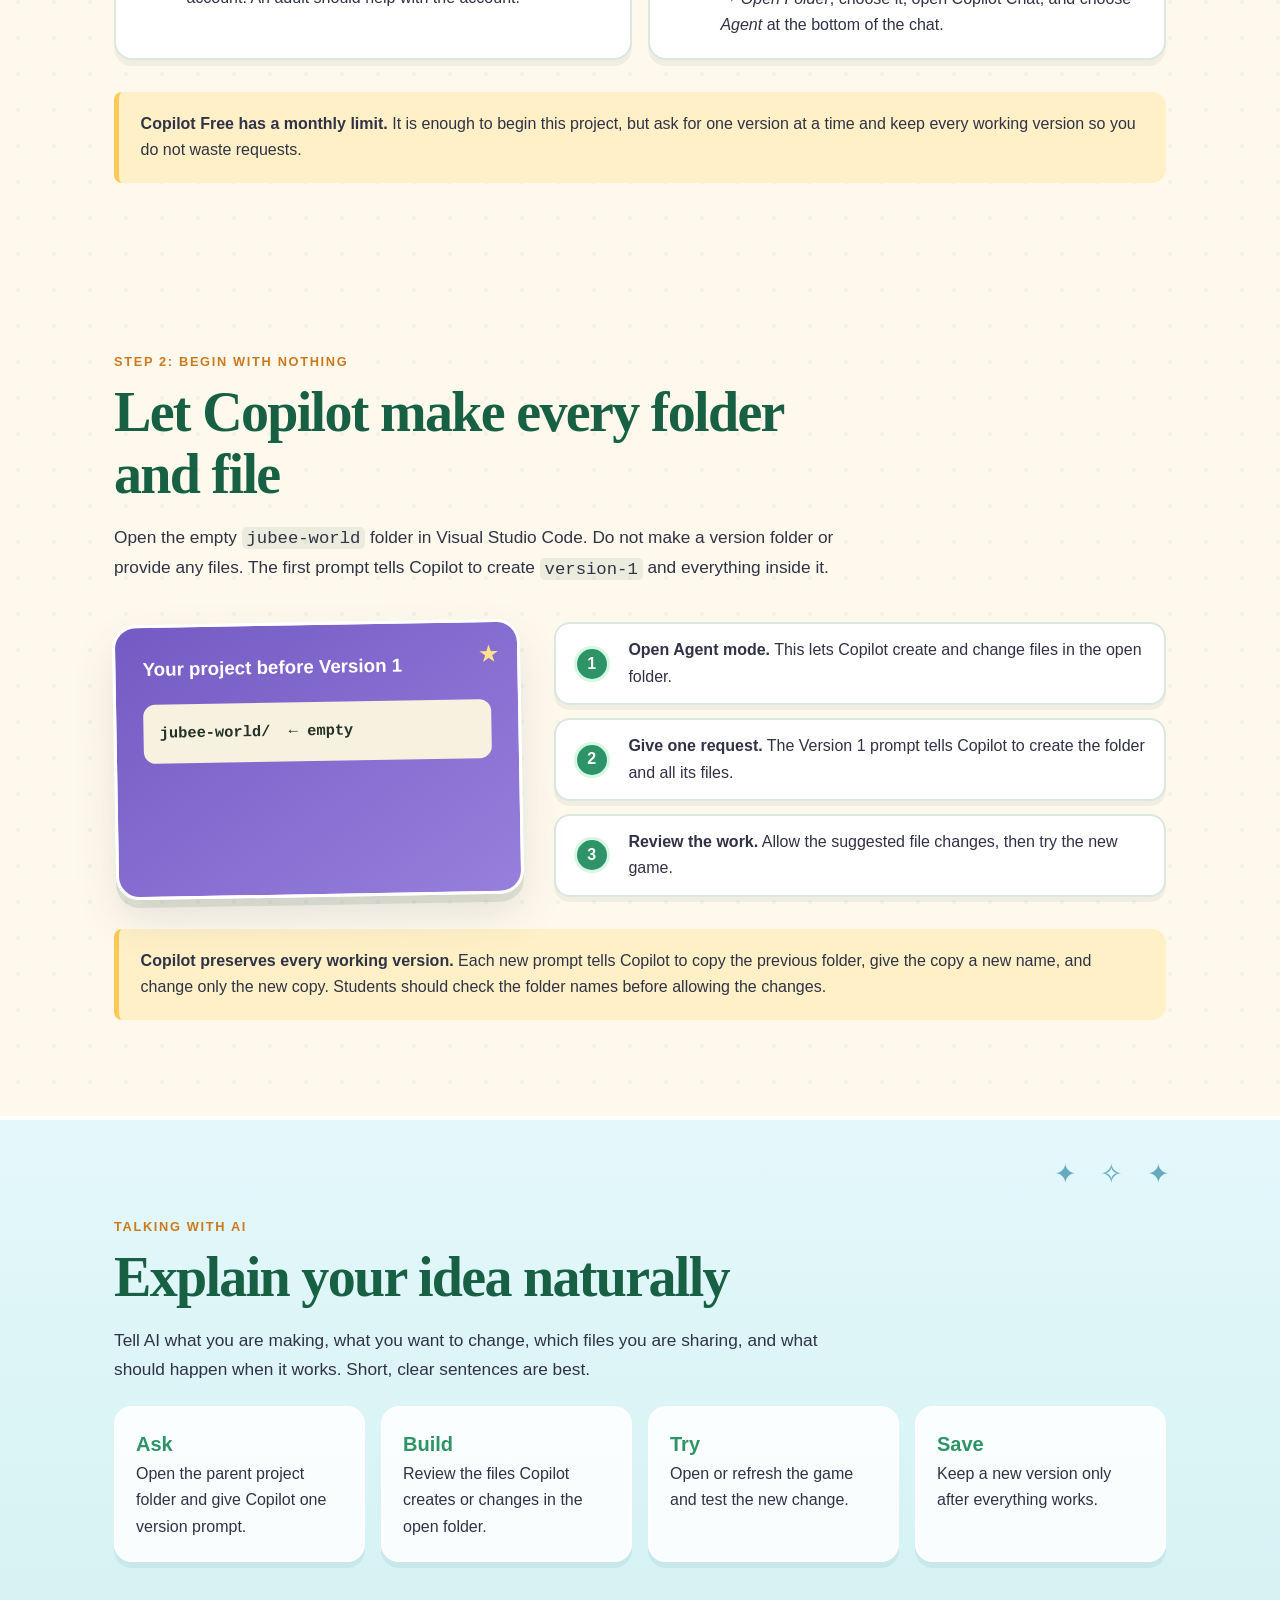
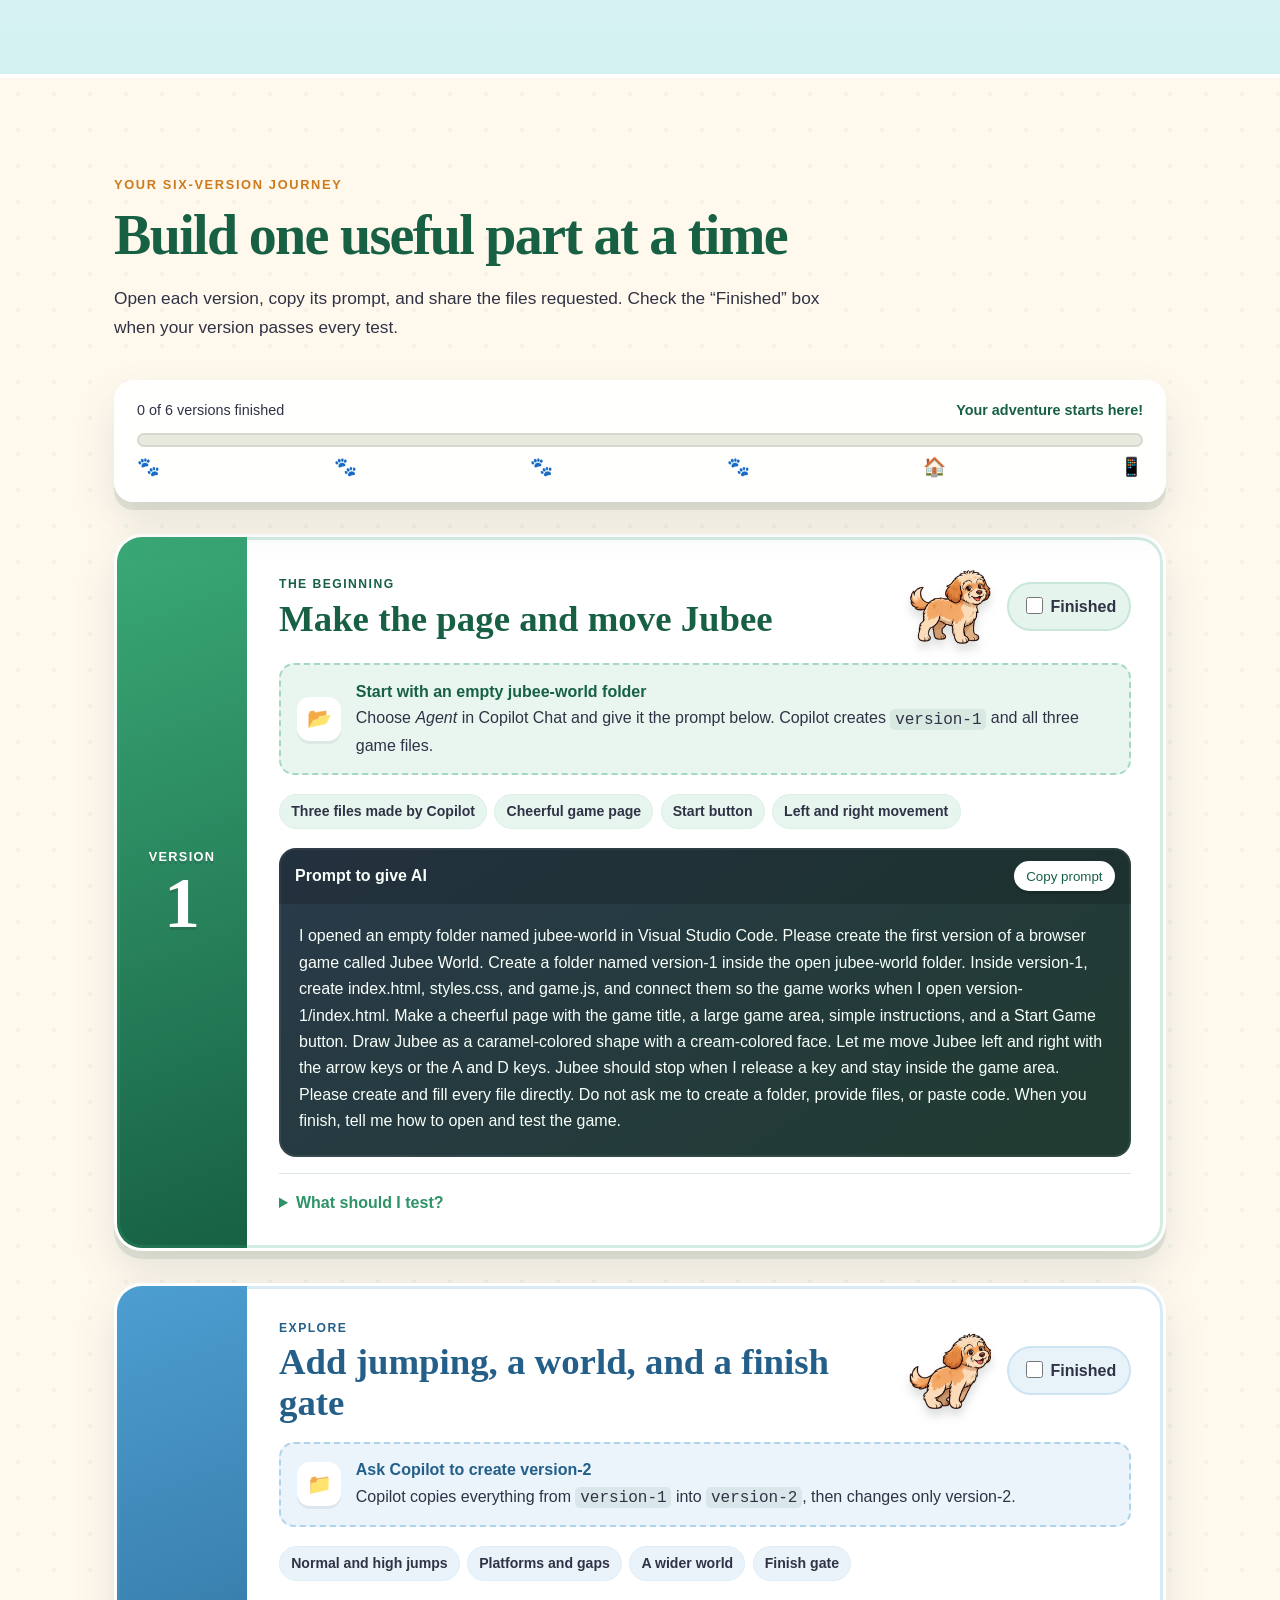
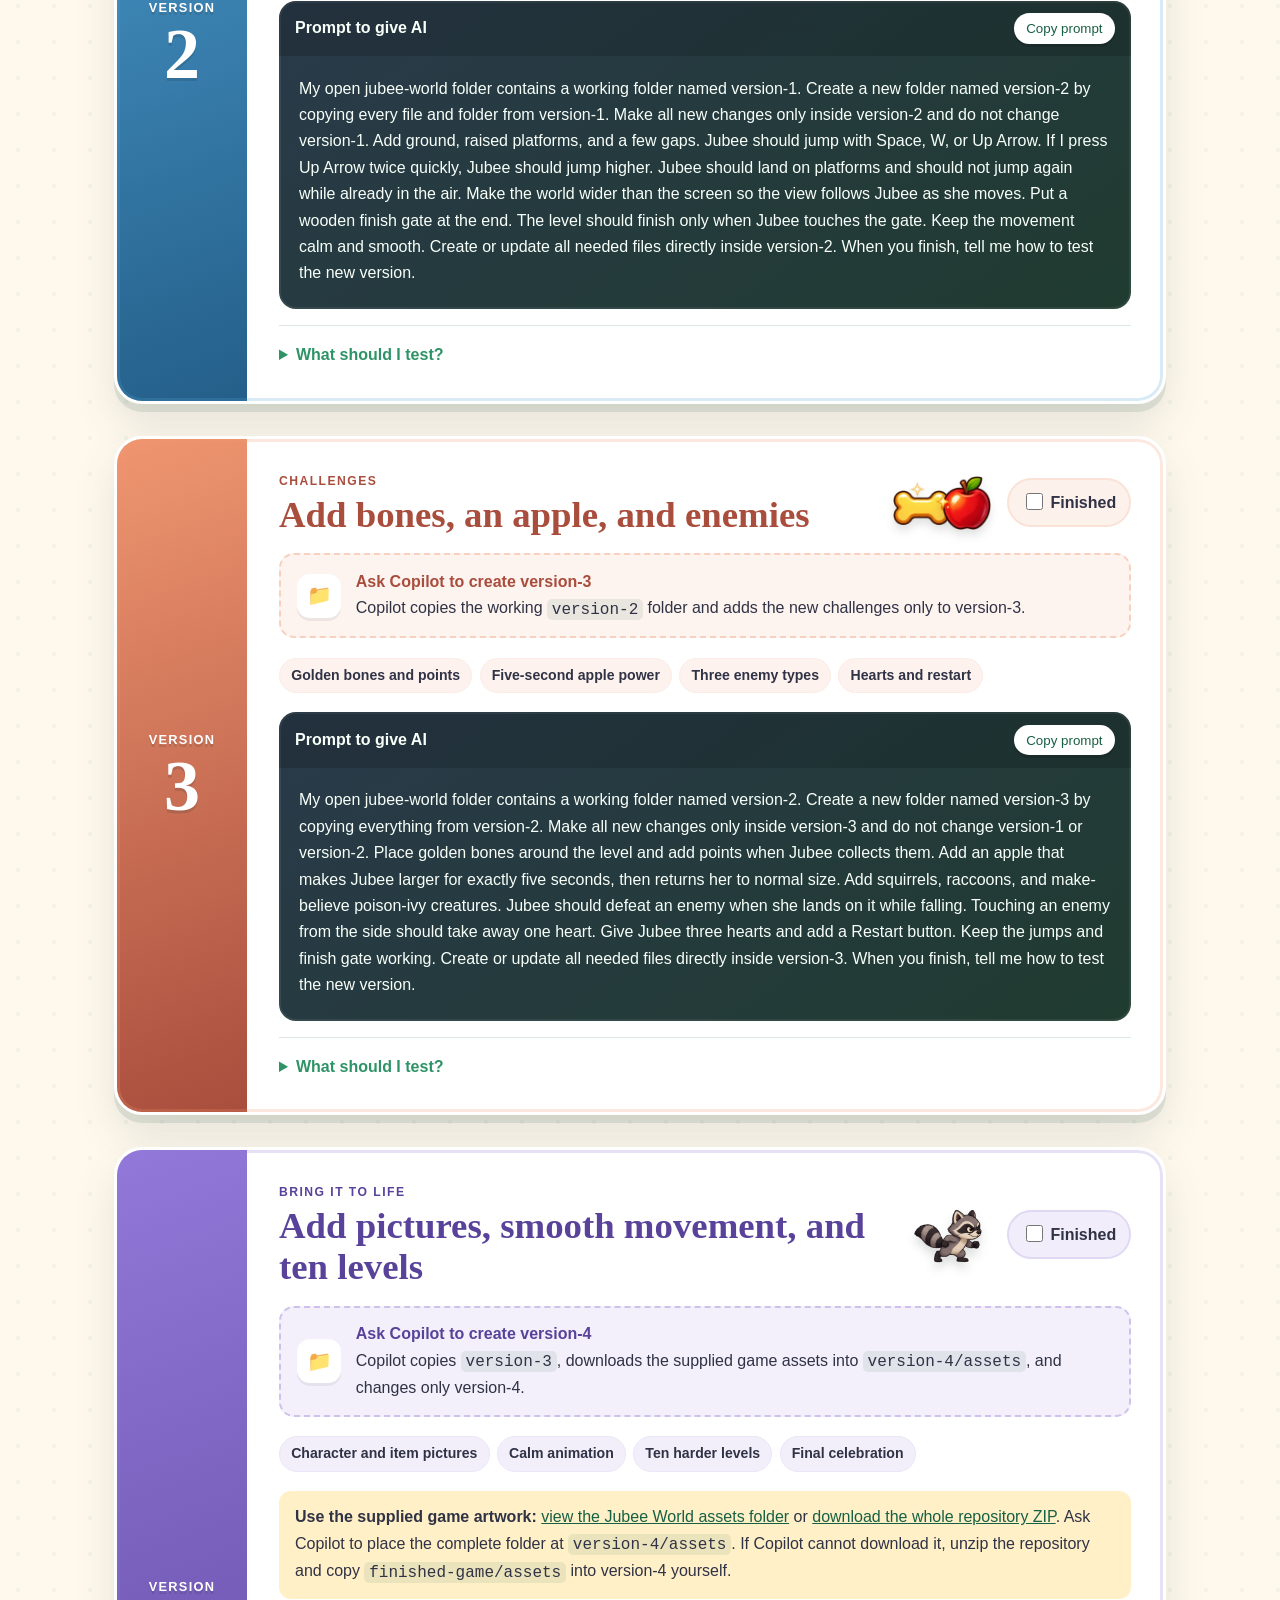
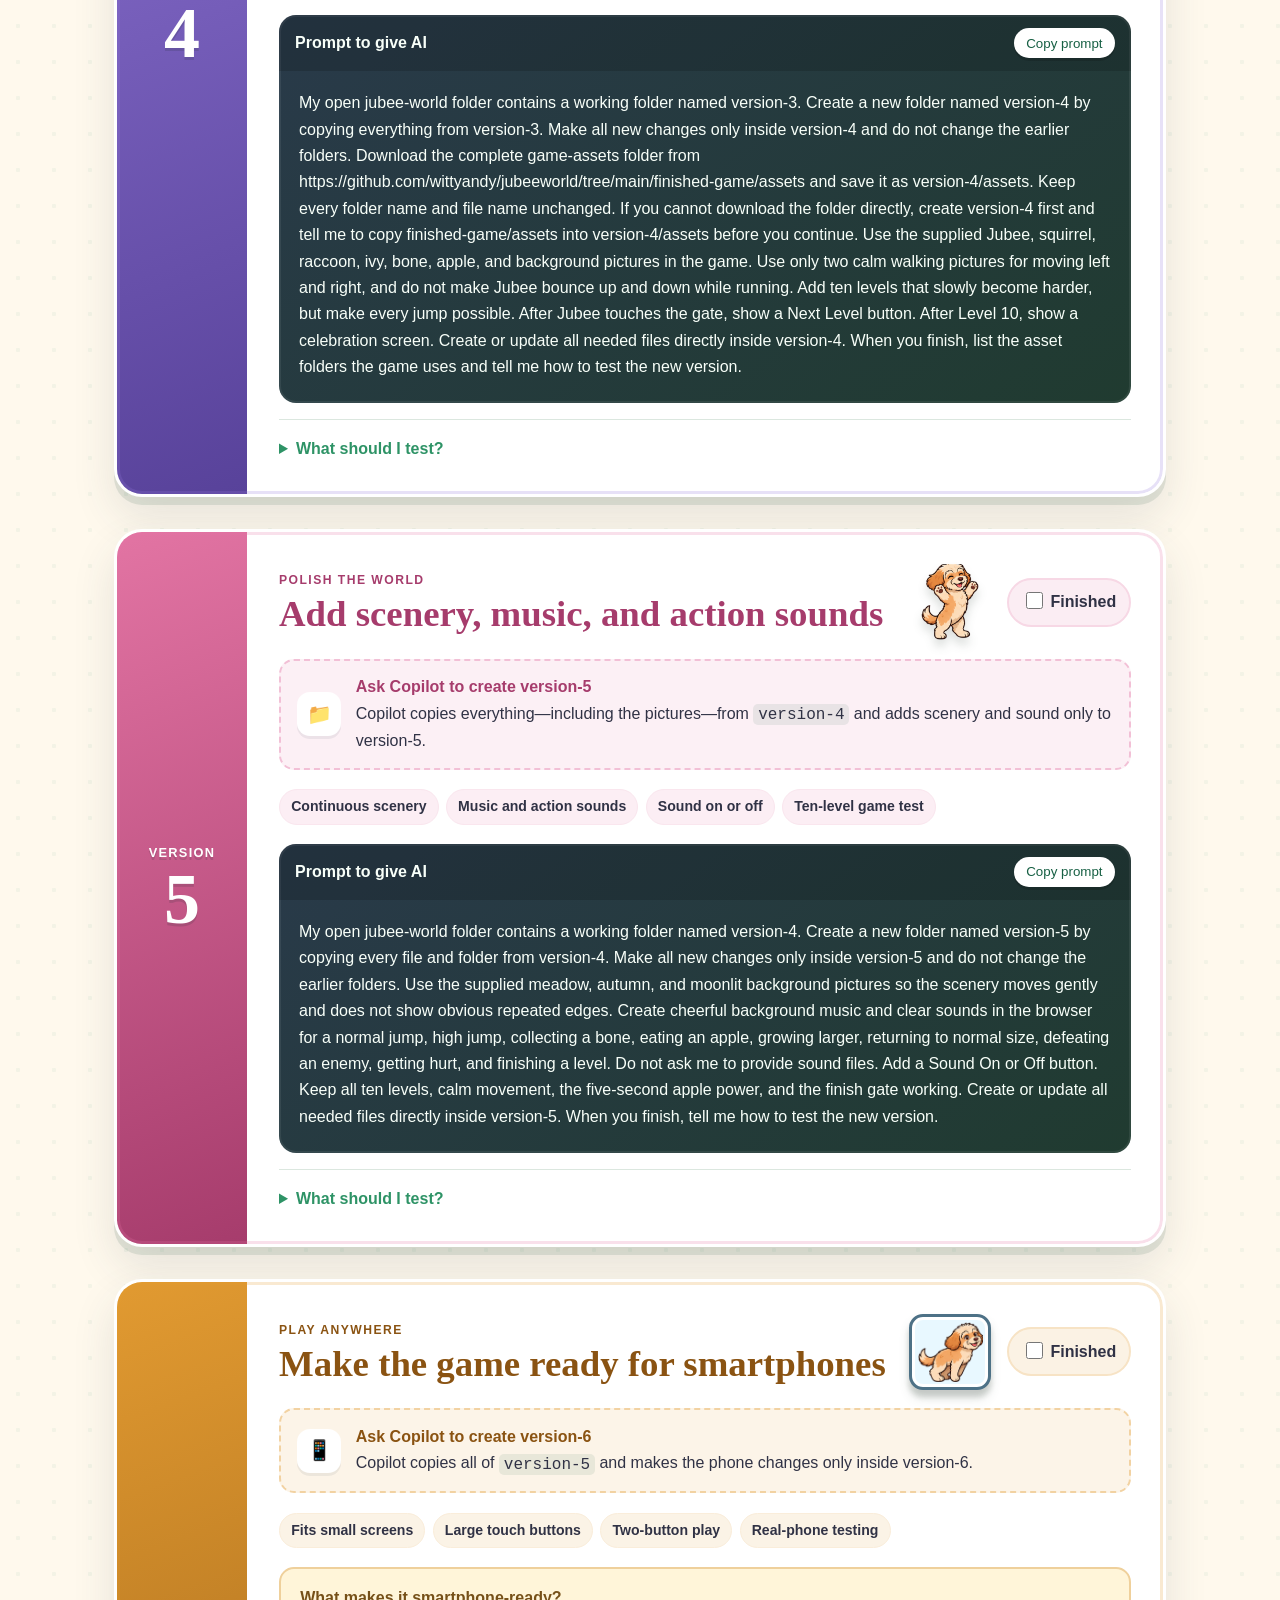
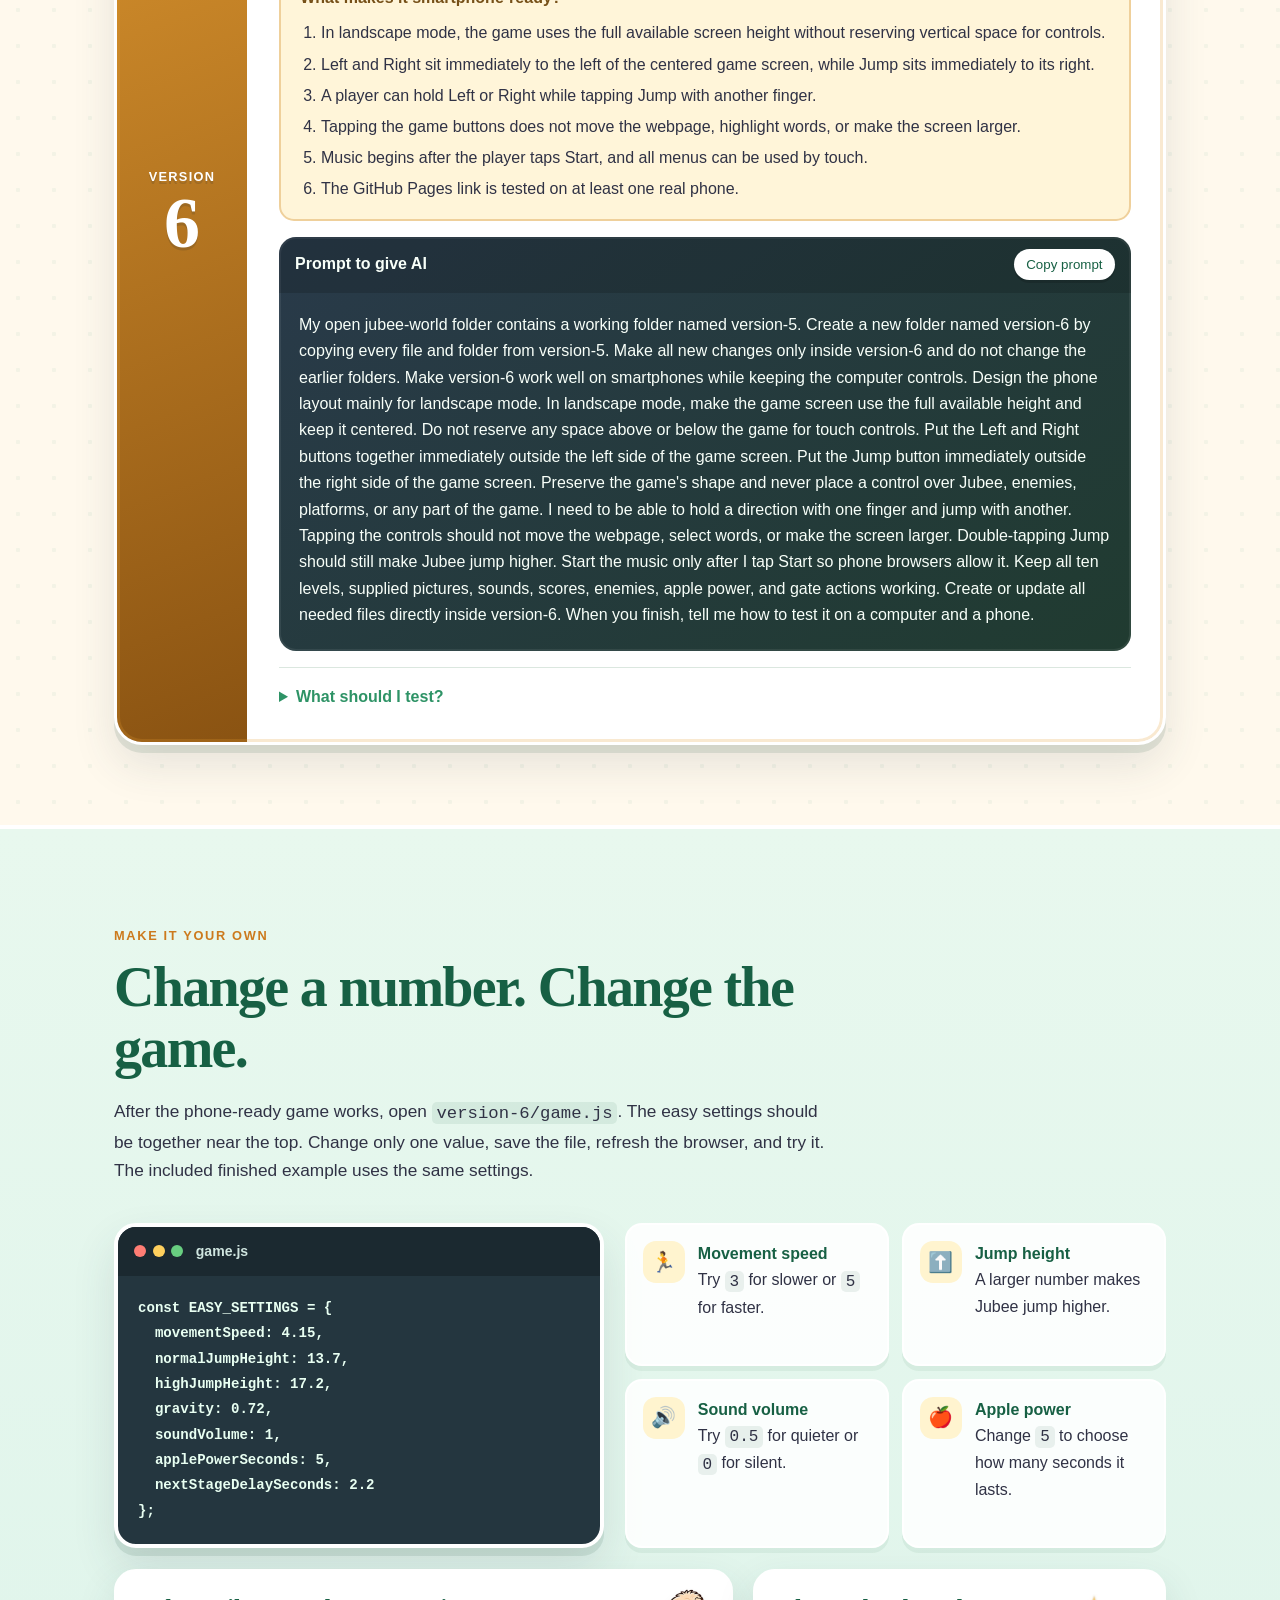
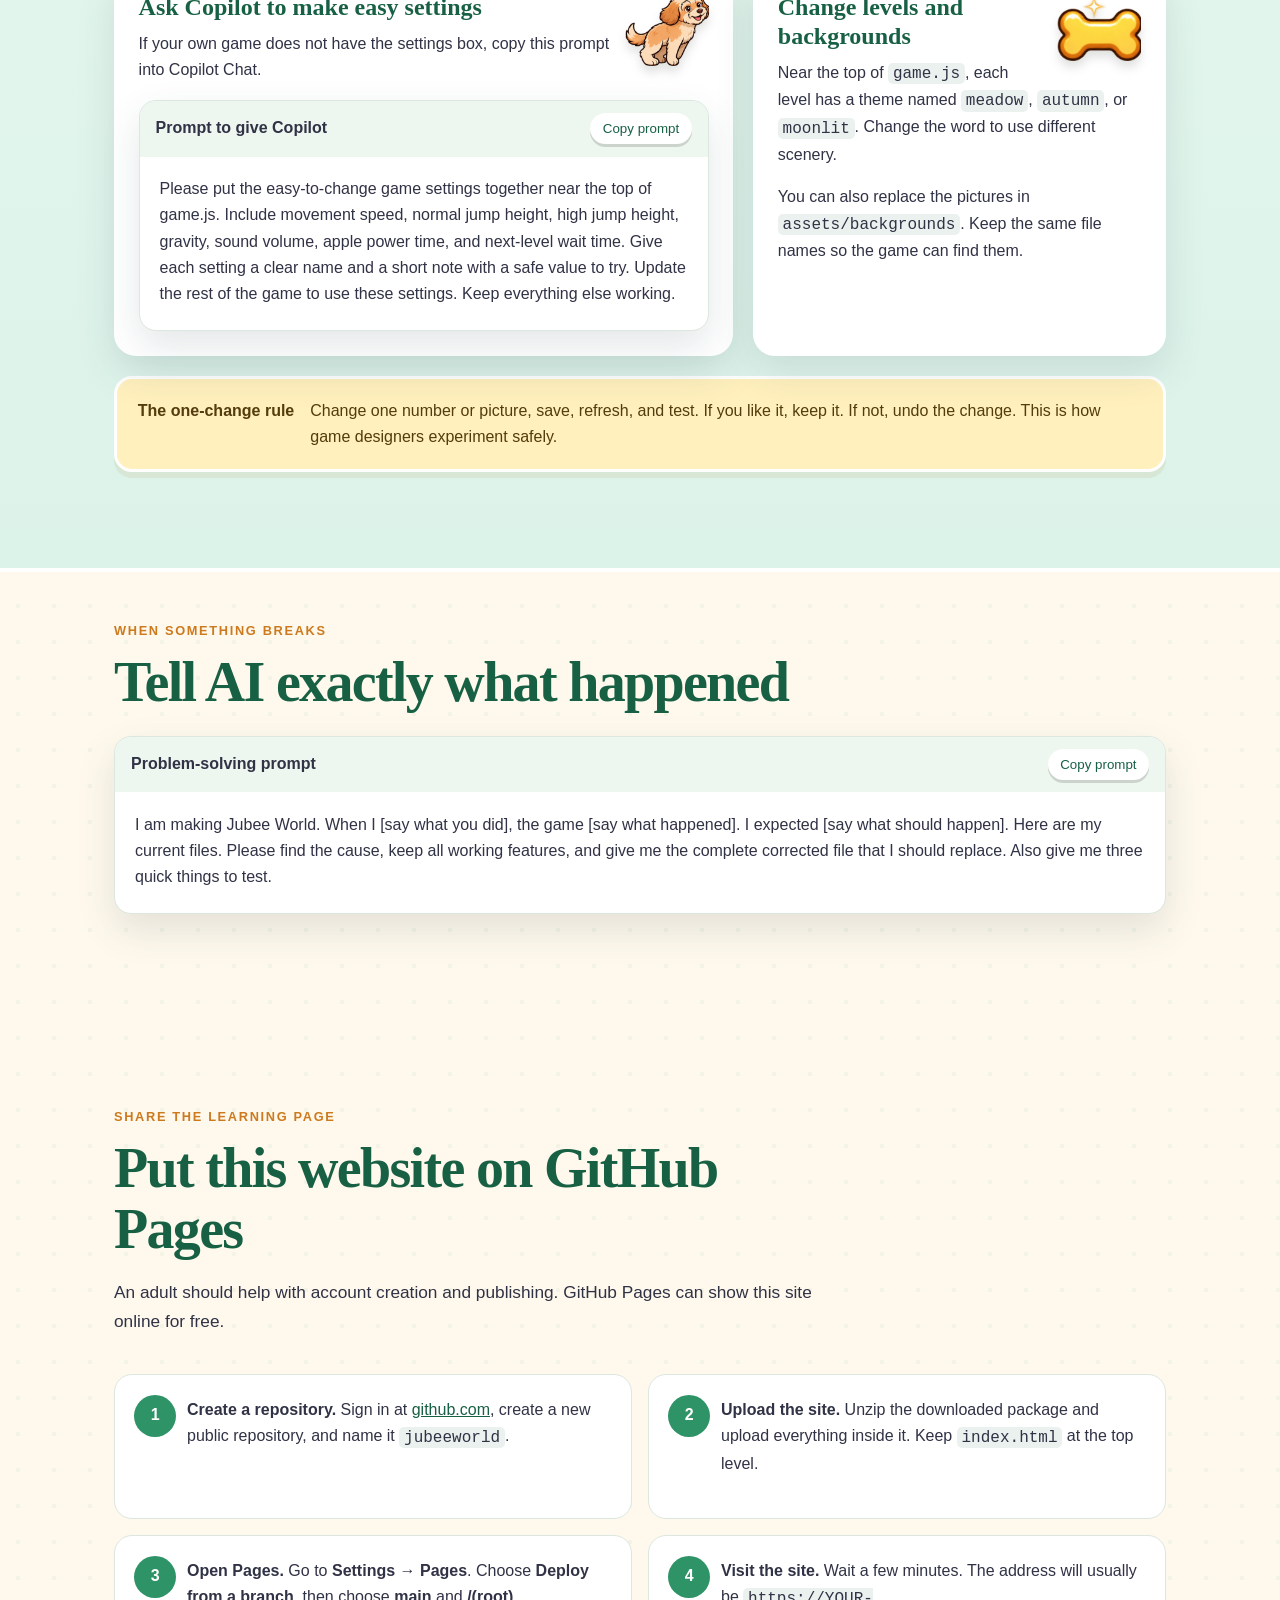
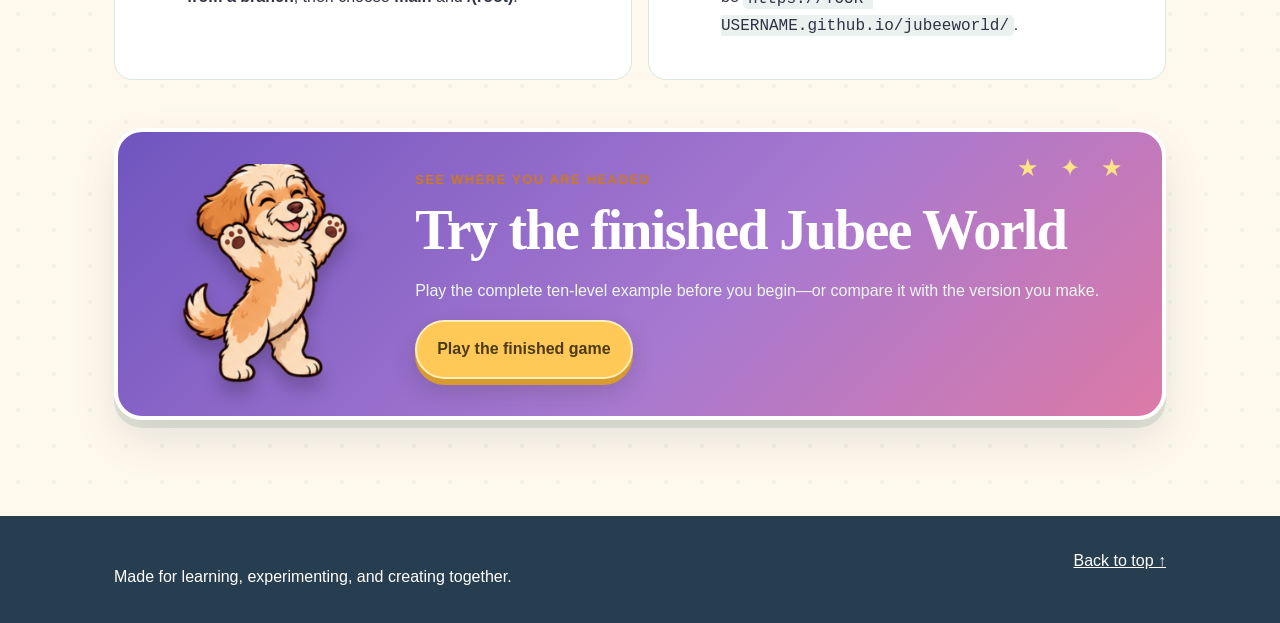
==== commit c51aa3c6: "Add files via upload" ====
--- a/index.html
+++ b/index.html
@@ -226,7 +226,7 @@
             <strong>What makes it smartphone-ready?</strong>
             <ol>
               <li>In landscape mode, the game uses the full available screen height without reserving vertical space for controls.</li>
-              <li>Left and Right sit outside the game at the far-left edge, while Jump sits outside it at the far-right edge.</li>
+              <li>Left and Right sit immediately to the left of the centered game screen, while Jump sits immediately to its right.</li>
               <li>A player can hold Left or Right while tapping Jump with another finger.</li>
               <li>Tapping the game buttons does not move the webpage, highlight words, or make the screen larger.</li>
               <li>Music begins after the player taps Start, and all menus can be used by touch.</li>
@@ -235,9 +235,9 @@
           </div>
           <div class="prompt-box">
             <div class="prompt-top"><strong>Prompt to give AI</strong><button class="copy-button" type="button">Copy prompt</button></div>
-            <blockquote>My open jubee-world folder contains a working folder named version-5. Create a new folder named version-6 by copying every file and folder from version-5. Make all new changes only inside version-6 and do not change the earlier folders. Make version-6 work well on smartphones while keeping the computer controls. Design the phone layout mainly for landscape mode. In landscape mode, make the game screen use the full available height. Do not reserve any space above or below the game for touch controls. Put the Left and Right buttons together outside the game screen at the far-left edge of the phone. Put the Jump button outside the game screen at the far-right edge. Keep the game centered between the controls, preserve its shape, and never place a control over Jubee, enemies, platforms, or any part of the game. I need to be able to hold a direction with one finger and jump with another. Tapping the controls should not move the webpage, select words, or make the screen larger. Double-tapping Jump should still make Jubee jump higher. Start the music only after I tap Start so phone browsers allow it. Keep all ten levels, supplied pictures, sounds, scores, enemies, apple power, and gate actions working. Create or update all needed files directly inside version-6. When you finish, tell me how to test it on a computer and a phone.</blockquote>
-          </div>
-          <details><summary>What should I test?</summary><ul><li>Check that Copilot created <code>version-6</code> without changing version-5.</li><li>Turn the phone sideways and confirm the game uses the available height.</li><li>Confirm that Left and Right are outside the game at the far left and Jump is outside it at the far right.</li><li>Hold Left or Right while tapping Jump with a second finger.</li><li>Double-tap Jump and check the high jump.</li><li>Touch every Start, Sound, Next Level, and Restart button.</li><li>Make sure the page stays still while using the game buttons.</li><li>Publish version-6 and play its GitHub Pages link on a real phone.</li></ul></details>
+            <blockquote>My open jubee-world folder contains a working folder named version-5. Create a new folder named version-6 by copying every file and folder from version-5. Make all new changes only inside version-6 and do not change the earlier folders. Make version-6 work well on smartphones while keeping the computer controls. Design the phone layout mainly for landscape mode. In landscape mode, make the game screen use the full available height and keep it centered. Do not reserve any space above or below the game for touch controls. Put the Left and Right buttons together immediately outside the left side of the game screen. Put the Jump button immediately outside the right side of the game screen. Preserve the game's shape and never place a control over Jubee, enemies, platforms, or any part of the game. I need to be able to hold a direction with one finger and jump with another. Tapping the controls should not move the webpage, select words, or make the screen larger. Double-tapping Jump should still make Jubee jump higher. Start the music only after I tap Start so phone browsers allow it. Keep all ten levels, supplied pictures, sounds, scores, enemies, apple power, and gate actions working. Create or update all needed files directly inside version-6. When you finish, tell me how to test it on a computer and a phone.</blockquote>
+          </div>
+          <details><summary>What should I test?</summary><ul><li>Check that Copilot created <code>version-6</code> without changing version-5.</li><li>Turn the phone sideways and confirm the game uses the available height and stays centered.</li><li>Confirm that Left and Right are directly beside the game's left side and Jump is directly beside its right side.</li><li>Hold Left or Right while tapping Jump with a second finger.</li><li>Double-tap Jump and check the high jump.</li><li>Touch every Start, Sound, Next Level, and Restart button.</li><li>Make sure the page stays still while using the game buttons.</li><li>Publish version-6 and play its GitHub Pages link on a real phone.</li></ul></details>
         </div>
       </article>
     </section>
